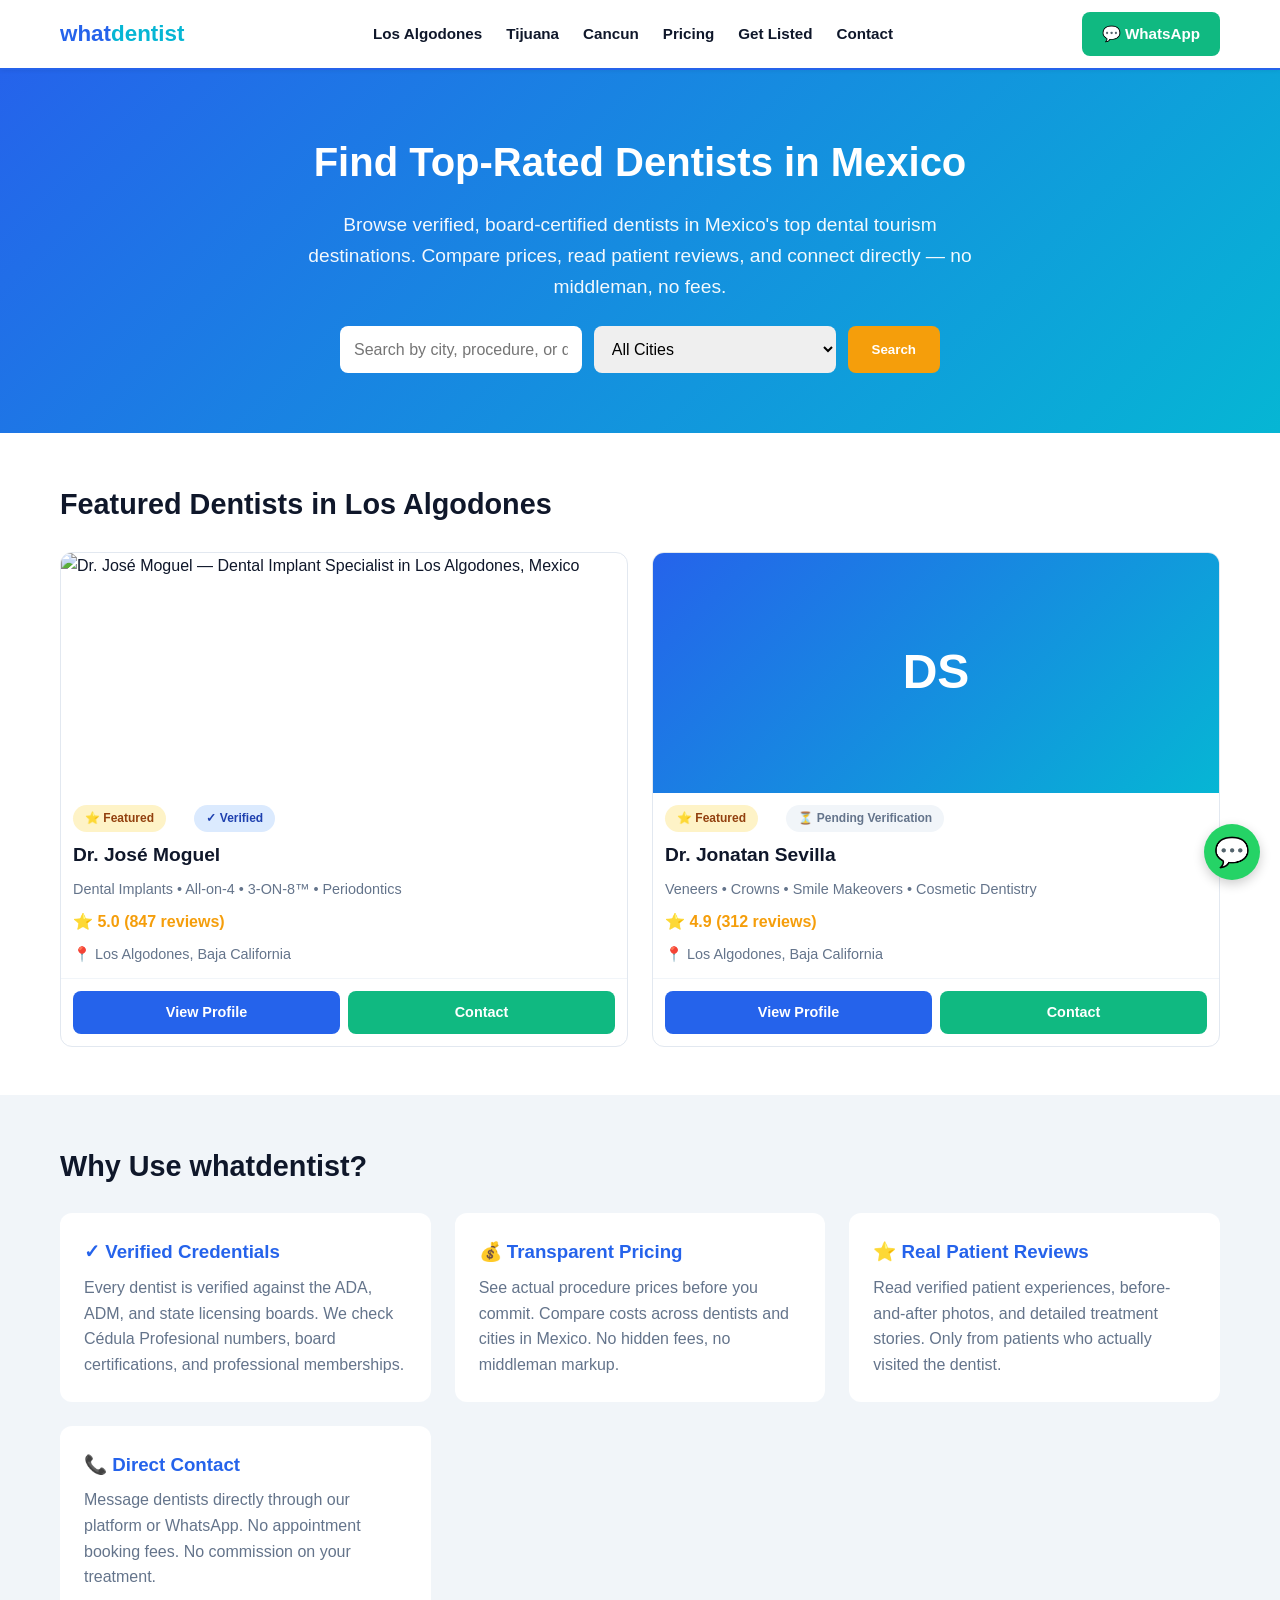
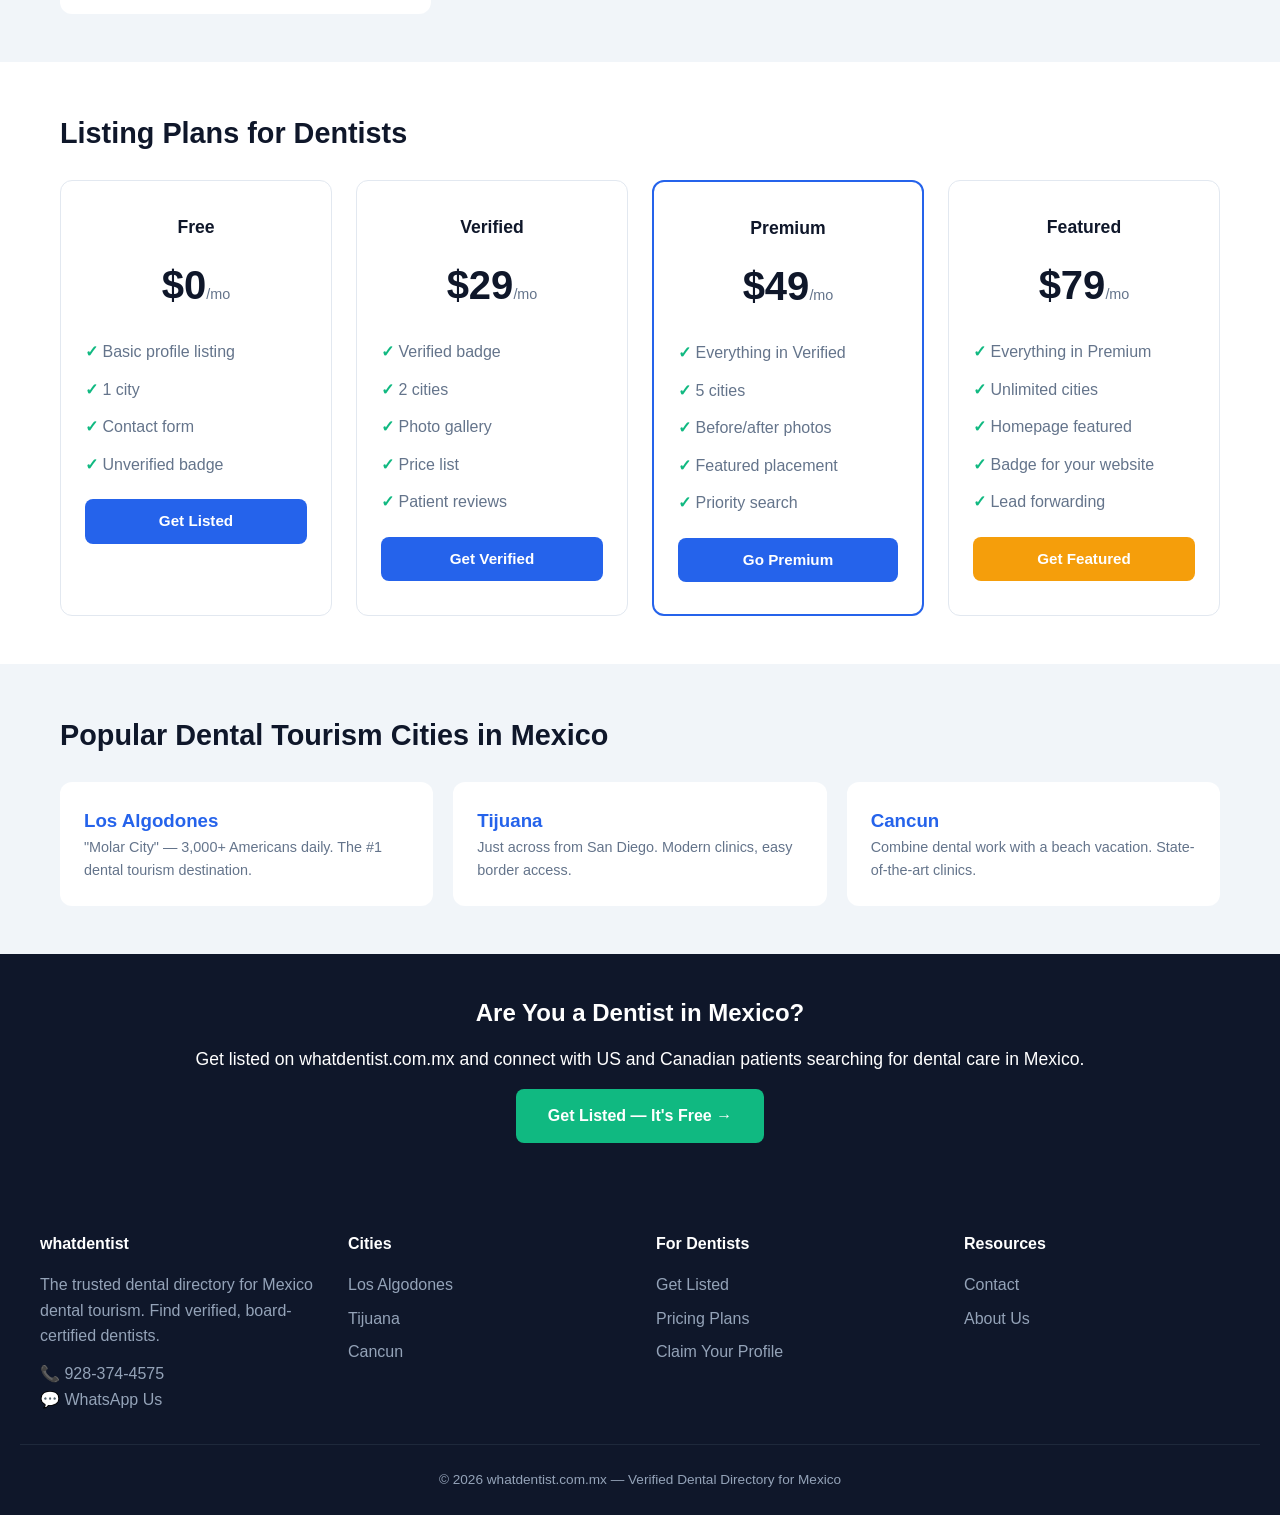
==== index.html @ 12a86827 "Initial commit — whatdentist.com.mx static site" ====
<!DOCTYPE html>
<html lang="en">
<head>
  <meta charset="UTF-8">
  <meta name="viewport" content="width=device-width, initial-scale=1.0">
  <title>whatdentist — Find Top-Rated Dentists in Mexico | Verified Dental Directory</title>
  <meta name="description" content="Browse verified, board-certified dentists in Mexico's top dental tourism destinations. Compare prices, read reviews, and connect with trusted dentists in Los Algodones, Tijuana, Cancun, and more.">
  <meta name="keywords" content="dentist directory Mexico, dental tourism, verified dentists Mexico, Los Algodones dentist, find dentist Mexico">
  <link rel="canonical" href="https://whatdentist.com.mx/">
  <meta name="robots" content="index, follow">
  
  <meta property="og:title" content="whatdentist — Find Top-Rated Dentists in Mexico">
  <meta property="og:description" content="Browse verified, board-certified dentists in Mexico's top dental tourism destinations.">
  <meta property="og:type" content="website">
  <meta property="og:url" content="https://whatdentist.com.mx/">
  
  <link rel="stylesheet" href="/css/styles.css">
  
  <script type="application/ld+json">
  {
    "@context": "https://schema.org",
    "@type": "WebSite",
    "name": "whatdentist",
    "url": "https://whatdentist.com.mx",
    "description": "Verified dental directory for Mexico dental tourism",
    "potentialAction": {
      "@type": "SearchAction",
      "target": "https://whatdentist.com.mx/search?q={search_term_string}",
      "query-input": "required name=search_term_string"
    }
  }
  </script>
</head>
<body>

<header>
  <div class="header-inner">
    <a href="/" class="logo">what<span>dentist</span></a>
    <nav>
      <ul>
        <li><a href="/los-algodones">Los Algodones</a></li>
        <li><a href="/tijuana">Tijuana</a></li>
        <li><a href="/cancun">Cancun</a></li>
        <li><a href="/pricing">Pricing</a></li>
        <li><a href="/get-listed">Get Listed</a></li>
        <li><a href="/contact">Contact</a></li>
      </ul>
    </nav>
    <a href="https://wa.me/19283744575" class="btn btn-green">💬 WhatsApp</a>
    <button class="mobile-menu-btn">☰</button>
  </div>
</header>

<section class="hero">
  <h1>Find Top-Rated Dentists in Mexico</h1>
  <p>Browse verified, board-certified dentists in Mexico's top dental tourism destinations. Compare prices, read patient reviews, and connect directly — no middleman, no fees.</p>
  <div class="search-bar">
    <input type="text" placeholder="Search by city, procedure, or dentist name...">
    <select>
      <option value="">All Cities</option>
      <option value="los-algodones">Los Algodones</option>
      <option value="tijuana">Tijuana</option>
      <option value="cancun">Cancun</option>
    </select>
    <button onclick="alert('Search coming soon!')">Search</button>
  </div>
</section>

<!-- Featured Dentists -->
<section style="background: var(--white);">
  <div class="container">
    <h2>Featured Dentists in Los Algodones</h2>
    <div class="dentist-grid">
      
      <!-- Dr. Moguel -->
      <div class="dentist-card">
        <img src="https://media.base44.com/images/public/6a5301f7d191f37052971c5e/7483864c6_Dr-Jose-Moguel-Dental-Implant-Expertise-in-Mexico-los-algodones.webp" alt="Dr. José Moguel — Dental Implant Specialist in Los Algodones, Mexico">
        <span class="badge badge-featured">⭐ Featured</span>
        <span class="badge badge-verified">✓ Verified</span>
        <h3>Dr. José Moguel</h3>
        <p class="specialty">Dental Implants • All-on-4 • 3-ON-8™ • Periodontics</p>
        <p class="rating">⭐ 5.0 (847 reviews)</p>
        <p class="city">📍 Los Algodones, Baja California</p>
        <div class="actions">
          <a href="/dentist/dr-jose-moguel" class="btn btn-primary">View Profile</a>
          <a href="https://wa.me/19283744575" class="btn btn-green">Contact</a>
        </div>
      </div>
      
      <!-- Dr. Sevilla -->
      <div class="dentist-card">
        <div style="height: 240px; background: linear-gradient(135deg, #2563eb, #06b6d4); display: flex; align-items: center; justify-content: center; color: white; font-size: 3rem; font-weight: 800;">DS</div>
        <span class="badge badge-featured">⭐ Featured</span>
        <span class="badge badge-pending">⏳ Pending Verification</span>
        <h3>Dr. Jonatan Sevilla</h3>
        <p class="specialty">Veneers • Crowns • Smile Makeovers • Cosmetic Dentistry</p>
        <p class="rating">⭐ 4.9 (312 reviews)</p>
        <p class="city">📍 Los Algodones, Baja California</p>
        <div class="actions">
          <a href="/dentist/dr-jonatan-sevilla" class="btn btn-primary">View Profile</a>
          <a href="https://wa.me/19283744575" class="btn btn-green">Contact</a>
        </div>
      </div>
      
    </div>
  </div>
</section>

<!-- Why whatdentist -->
<section>
  <div class="container">
    <h2>Why Use whatdentist?</h2>
    <div style="display: grid; grid-template-columns: repeat(auto-fit, minmax(280px, 1fr)); gap: 24px;">
      <div style="background: var(--white); padding: 24px; border-radius: 12px;">
        <h3 style="color: var(--primary); margin-bottom: 8px;">✓ Verified Credentials</h3>
        <p style="color: var(--gray);">Every dentist is verified against the ADA, ADM, and state licensing boards. We check Cédula Profesional numbers, board certifications, and professional memberships.</p>
      </div>
      <div style="background: var(--white); padding: 24px; border-radius: 12px;">
        <h3 style="color: var(--primary); margin-bottom: 8px;">💰 Transparent Pricing</h3>
        <p style="color: var(--gray);">See actual procedure prices before you commit. Compare costs across dentists and cities in Mexico. No hidden fees, no middleman markup.</p>
      </div>
      <div style="background: var(--white); padding: 24px; border-radius: 12px;">
        <h3 style="color: var(--primary); margin-bottom: 8px;">⭐ Real Patient Reviews</h3>
        <p style="color: var(--gray);">Read verified patient experiences, before-and-after photos, and detailed treatment stories. Only from patients who actually visited the dentist.</p>
      </div>
      <div style="background: var(--white); padding: 24px; border-radius: 12px;">
        <h3 style="color: var(--primary); margin-bottom: 8px;">📞 Direct Contact</h3>
        <p style="color: var(--gray);">Message dentists directly through our platform or WhatsApp. No appointment booking fees. No commission on your treatment.</p>
      </div>
    </div>
  </div>
</section>

<!-- Pricing -->
<section style="background: var(--white);">
  <div class="container">
    <h2>Listing Plans for Dentists</h2>
    <div class="pricing-grid">
      <div class="pricing-card">
        <div class="plan-name">Free</div>
        <div class="price">$0<span>/mo</span></div>
        <ul>
          <li>Basic profile listing</li>
          <li>1 city</li>
          <li>Contact form</li>
          <li>Unverified badge</li>
        </ul>
        <a href="/get-listed" class="btn btn-primary" style="display: block; margin-top: 16px;">Get Listed</a>
      </div>
      <div class="pricing-card">
        <div class="plan-name">Verified</div>
        <div class="price">$29<span>/mo</span></div>
        <ul>
          <li>Verified badge</li>
          <li>2 cities</li>
          <li>Photo gallery</li>
          <li>Price list</li>
          <li>Patient reviews</li>
        </ul>
        <a href="/get-listed" class="btn btn-primary" style="display: block; margin-top: 16px;">Get Verified</a>
      </div>
      <div class="pricing-card featured">
        <div class="plan-name">Premium</div>
        <div class="price">$49<span>/mo</span></div>
        <ul>
          <li>Everything in Verified</li>
          <li>5 cities</li>
          <li>Before/after photos</li>
          <li>Featured placement</li>
          <li>Priority search</li>
        </ul>
        <a href="/get-listed" class="btn btn-primary" style="display: block; margin-top: 16px;">Go Premium</a>
      </div>
      <div class="pricing-card">
        <div class="plan-name">Featured</div>
        <div class="price">$79<span>/mo</span></div>
        <ul>
          <li>Everything in Premium</li>
          <li>Unlimited cities</li>
          <li>Homepage featured</li>
          <li>Badge for your website</li>
          <li>Lead forwarding</li>
        </ul>
        <a href="/get-listed" class="btn btn-gold" style="display: block; margin-top: 16px;">Get Featured</a>
      </div>
    </div>
  </div>
</section>

<!-- Cities -->
<section>
  <div class="container">
    <h2>Popular Dental Tourism Cities in Mexico</h2>
    <div style="display: grid; grid-template-columns: repeat(auto-fit, minmax(250px, 1fr)); gap: 20px;">
      <a href="/los-algodones" style="display: block; background: var(--white); padding: 24px; border-radius: 12px; text-decoration: none; color: var(--dark);">
        <h3 style="color: var(--primary);">Los Algodones</h3>
        <p style="color: var(--gray); font-size: 0.9rem;">"Molar City" — 3,000+ Americans daily. The #1 dental tourism destination.</p>
      </a>
      <a href="/tijuana" style="display: block; background: var(--white); padding: 24px; border-radius: 12px; text-decoration: none; color: var(--dark);">
        <h3 style="color: var(--primary);">Tijuana</h3>
        <p style="color: var(--gray); font-size: 0.9rem;">Just across from San Diego. Modern clinics, easy border access.</p>
      </a>
      <a href="/cancun" style="display: block; background: var(--white); padding: 24px; border-radius: 12px; text-decoration: none; color: var(--dark);">
        <h3 style="color: var(--primary);">Cancun</h3>
        <p style="color: var(--gray); font-size: 0.9rem;">Combine dental work with a beach vacation. State-of-the-art clinics.</p>
      </a>
    </div>
  </div>
</section>

<!-- CTA Bar -->
<div class="cta-bar">
  <div class="container">
    <h2>Are You a Dentist in Mexico?</h2>
    <p style="margin-top: 12px; font-size: 1.1rem;">Get listed on whatdentist.com.mx and connect with US and Canadian patients searching for dental care in Mexico.</p>
    <a href="/get-listed">Get Listed — It's Free →</a>
  </div>
</div>

<footer>
  <div class="footer-grid">
    <div>
      <h4>whatdentist</h4>
      <p>The trusted dental directory for Mexico dental tourism. Find verified, board-certified dentists.</p>
      <p style="margin-top: 12px;">📞 <a href="tel:+19283744575">928-374-4575</a></p>
      <p>💬 <a href="https://wa.me/19283744575">WhatsApp Us</a></p>
    </div>
    <div>
      <h4>Cities</h4>
      <ul>
        <li><a href="/los-algodones">Los Algodones</a></li>
        <li><a href="/tijuana">Tijuana</a></li>
        <li><a href="/cancun">Cancun</a></li>
      </ul>
    </div>
    <div>
      <h4>For Dentists</h4>
      <ul>
        <li><a href="/get-listed">Get Listed</a></li>
        <li><a href="/pricing">Pricing Plans</a></li>
        <li><a href="/claim-profile">Claim Your Profile</a></li>
      </ul>
    </div>
    <div>
      <h4>Resources</h4>
      <ul>
        <li><a href="/contact">Contact</a></li>
        <li><a href="/about">About Us</a></li>
      </ul>
    </div>
  </div>
  <div class="footer-bottom">
    <p>&copy; 2026 whatdentist.com.mx — Verified Dental Directory for Mexico</p>
  </div>
</footer>

<a href="https://wa.me/19283744575" class="whatsapp-float" title="Chat on WhatsApp">💬</a>

</body>
</html>
---- css/styles.css ----
/* ===== whatdentist.com.mx — Dental Directory ===== */
:root {
  --primary: #2563eb;
  --primary-dark: #1e40af;
  --accent: #06b6d4;
  --dark: #0f172a;
  --gray: #64748b;
  --light-gray: #f1f5f9;
  --white: #ffffff;
  --green: #10b981;
  --gold: #f59e0b;
  --max-width: 1200px;
}
* { margin: 0; padding: 0; box-sizing: border-box; }
html { scroll-behavior: smooth; }
body { font-family: -apple-system, BlinkMacSystemFont, 'Segoe UI', Roboto, sans-serif; color: var(--dark); line-height: 1.6; background: var(--light-gray); }
a { color: var(--primary); text-decoration: none; }
a:hover { text-decoration: underline; }
img { max-width: 100%; height: auto; display: block; }
.container { max-width: var(--max-width); margin: 0 auto; padding: 0 20px; }

header { background: var(--white); border-bottom: 2px solid var(--primary); position: sticky; top: 0; z-index: 100; box-shadow: 0 1px 4px rgba(0,0,0,0.06); }
.header-inner { display: flex; justify-content: space-between; align-items: center; padding: 12px 20px; max-width: var(--max-width); margin: 0 auto; }
.logo { font-size: 1.4rem; font-weight: 800; color: var(--primary); text-decoration: none; }
.logo span { color: var(--accent); }
nav ul { display: flex; gap: 24px; list-style: none; }
nav a { font-size: 0.95rem; font-weight: 600; color: var(--dark); }
nav a:hover { color: var(--primary); }
.btn { display: inline-block; padding: 10px 20px; border-radius: 8px; font-weight: 700; font-size: 0.95rem; }
.btn-primary { background: var(--primary); color: var(--white); }
.btn-primary:hover { background: var(--primary-dark); text-decoration: none; }
.btn-gold { background: var(--gold); color: var(--white); }
.btn-green { background: var(--green); color: var(--white); }
.mobile-menu-btn { display: none; background: none; border: none; font-size: 1.5rem; cursor: pointer; }

.hero { background: linear-gradient(135deg, #2563eb 0%, #06b6d4 100%); color: var(--white); padding: 60px 20px; text-align: center; }
.hero h1 { font-size: 2.5rem; font-weight: 800; margin-bottom: 16px; }
.hero p { font-size: 1.2rem; max-width: 700px; margin: 0 auto 24px; opacity: 0.95; }
.search-bar { display: flex; gap: 12px; max-width: 600px; margin: 24px auto 0; }
.search-bar input, .search-bar select { padding: 14px; border: none; border-radius: 8px; font-size: 1rem; flex: 1; }
.search-bar button { background: var(--gold); color: var(--white); border: none; padding: 14px 24px; border-radius: 8px; font-weight: 700; cursor: pointer; }

section { padding: 48px 0; }
section h2 { font-size: 1.8rem; font-weight: 700; margin-bottom: 24px; }

.dentist-grid { display: grid; grid-template-columns: repeat(auto-fit, minmax(320px, 1fr)); gap: 24px; }
.dentist-card { background: var(--white); border: 1px solid #e2e8f0; border-radius: 12px; overflow: hidden; transition: box-shadow 0.2s; }
.dentist-card:hover { box-shadow: 0 4px 20px rgba(0,0,0,0.1); }
.dentist-card img { width: 100%; height: 240px; object-fit: cover; }
.dentist-card .badge { display: inline-block; padding: 4px 12px; border-radius: 20px; font-size: 0.75rem; font-weight: 700; margin: 12px 12px 0; }
.badge-featured { background: #fef3c7; color: #92400e; }
.badge-verified { background: #dbeafe; color: #1e40af; }
.badge-pending { background: #f1f5f9; color: #64748b; }
.dentist-card h3 { font-size: 1.2rem; margin: 8px 12px; }
.dentist-card .specialty { color: var(--gray); font-size: 0.9rem; margin: 0 12px 8px; }
.dentist-card .rating { margin: 0 12px 8px; font-weight: 700; color: var(--gold); }
.dentist-card .city { color: var(--gray); font-size: 0.9rem; margin: 0 12px 12px; }
.dentist-card .actions { display: flex; gap: 8px; padding: 12px; border-top: 1px solid #f1f5f9; }
.dentist-card .actions a { flex: 1; text-align: center; padding: 10px; border-radius: 8px; font-weight: 600; font-size: 0.9rem; }

.pricing-grid { display: grid; grid-template-columns: repeat(auto-fit, minmax(240px, 1fr)); gap: 24px; }
.pricing-card { background: var(--white); border: 1px solid #e2e8f0; border-radius: 12px; padding: 32px 24px; text-align: center; }
.pricing-card.featured { border-color: var(--primary); border-width: 2px; position: relative; }
.pricing-card .plan-name { font-size: 1.1rem; font-weight: 700; margin-bottom: 8px; }
.pricing-card .price { font-size: 2.5rem; font-weight: 800; margin: 12px 0; }
.pricing-card .price span { font-size: 0.9rem; font-weight: 400; color: var(--gray); }
.pricing-card ul { list-style: none; margin: 16px 0; text-align: left; }
.pricing-card li { padding: 6px 0; color: var(--gray); }
.pricing-card li:before { content: "✓ "; color: var(--green); font-weight: 700; }

footer { background: var(--dark); color: #94a3b8; padding: 48px 20px 24px; }
.footer-grid { display: grid; grid-template-columns: repeat(auto-fit, minmax(200px, 1fr)); gap: 32px; max-width: var(--max-width); margin: 0 auto; }
footer h4 { color: var(--white); margin-bottom: 16px; }
footer ul { list-style: none; }
footer li { margin-bottom: 8px; }
footer a { color: #94a3b8; }
.footer-bottom { text-align: center; padding-top: 24px; margin-top: 32px; border-top: 1px solid #1e293b; font-size: 0.85rem; }

.whatsapp-float { position: fixed; bottom: 20px; right: 20px; background: #25d366; color: var(--white); width: 56px; height: 56px; border-radius: 50%; display: flex; align-items: center; justify-content: center; font-size: 1.8rem; box-shadow: 0 4px 12px rgba(0,0,0,0.2); z-index: 99; text-decoration: none; }

.cta-bar { background: var(--dark); color: var(--white); padding: 40px 20px; text-align: center; }
.cta-bar h2 { color: var(--white); }
.cta-bar a { display: inline-block; background: var(--green); color: var(--white); padding: 14px 32px; border-radius: 8px; font-weight: 700; margin-top: 16px; text-decoration: none; }

.form-group { margin-bottom: 16px; }
.form-group label { display: block; font-weight: 600; margin-bottom: 6px; }
.form-group input, .form-group select, .form-group textarea { width: 100%; padding: 12px; border: 1px solid #cbd5e1; border-radius: 8px; font-size: 1rem; background: var(--white); }
.btn-submit { background: var(--primary); color: var(--white); padding: 14px 28px; border: none; border-radius: 8px; font-size: 1.1rem; font-weight: 700; cursor: pointer; width: 100%; }
.btn-submit:hover { background: var(--primary-dark); }

@media (max-width: 768px) {
  nav ul { display: none; }
  .mobile-menu-btn { display: block; }
  .hero h1 { font-size: 1.8rem; }
  .search-bar { flex-direction: column; }
  .dentist-grid { grid-template-columns: 1fr; }
}
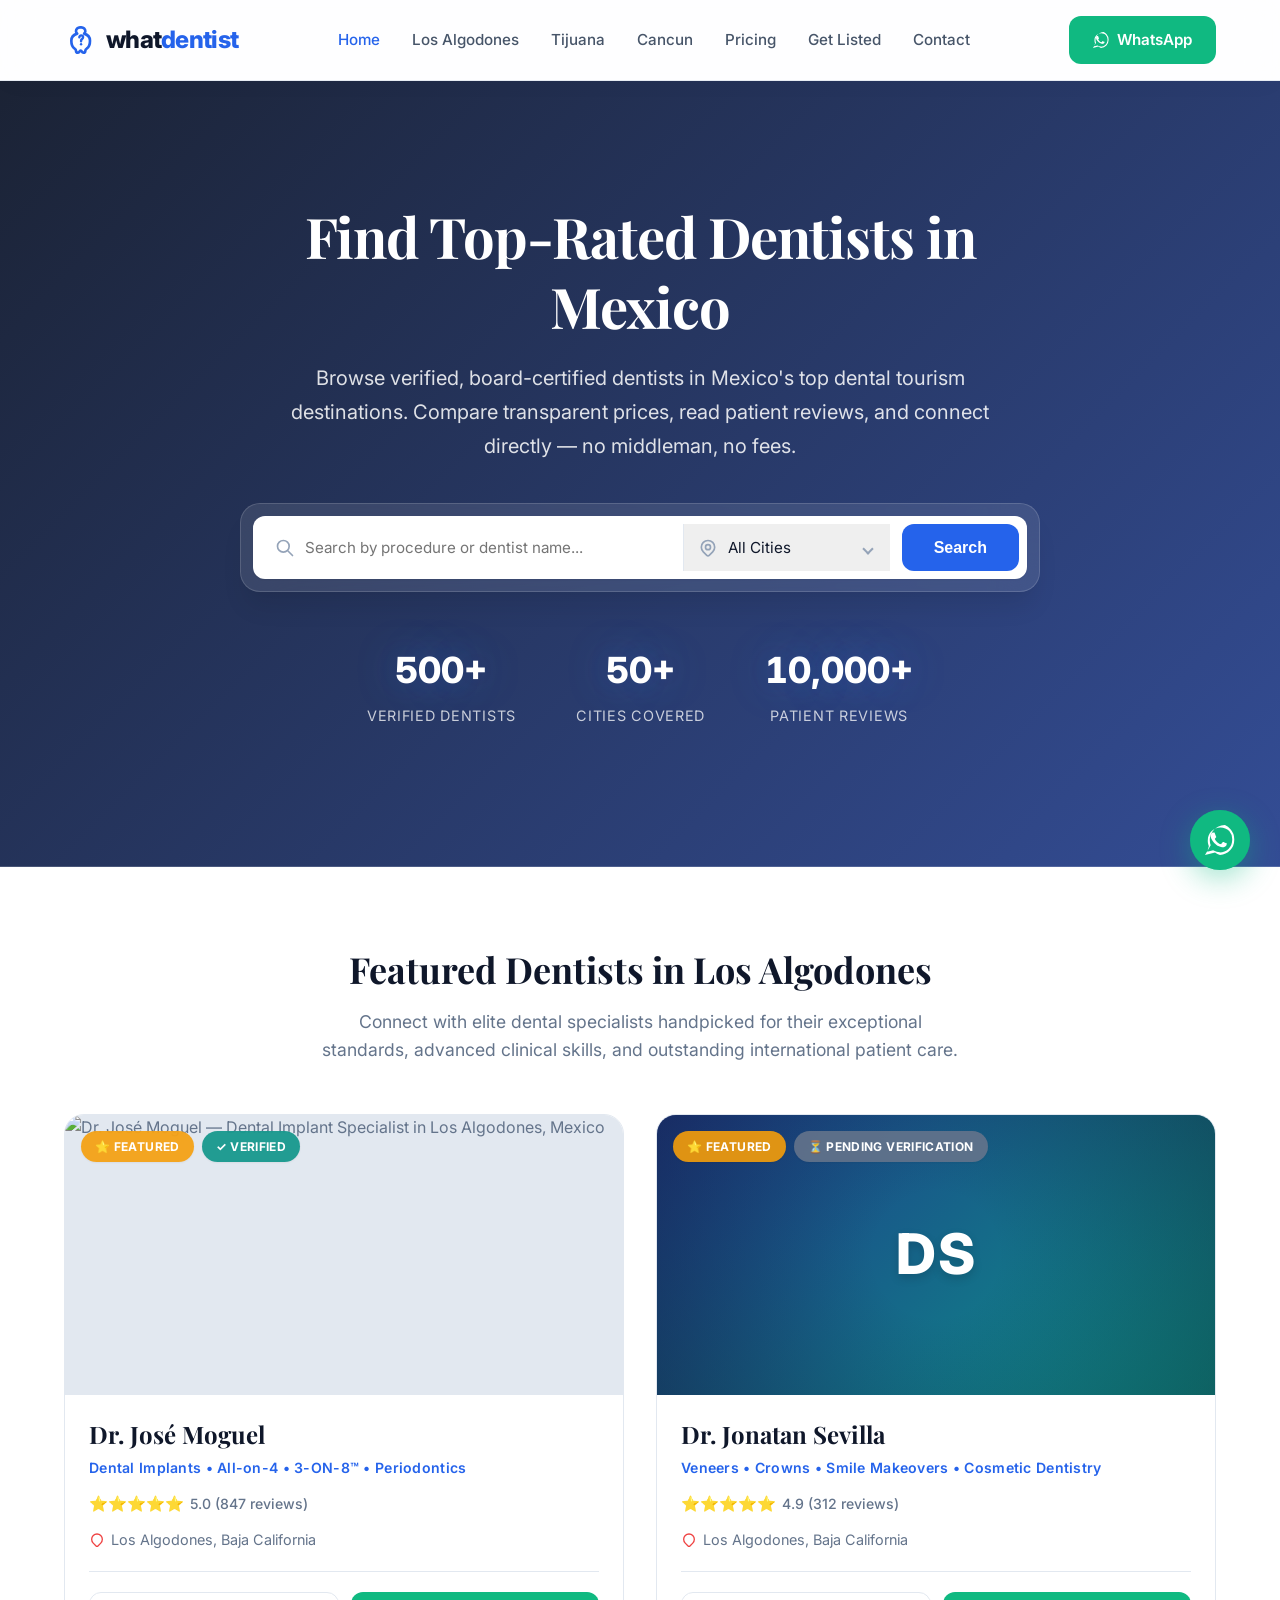
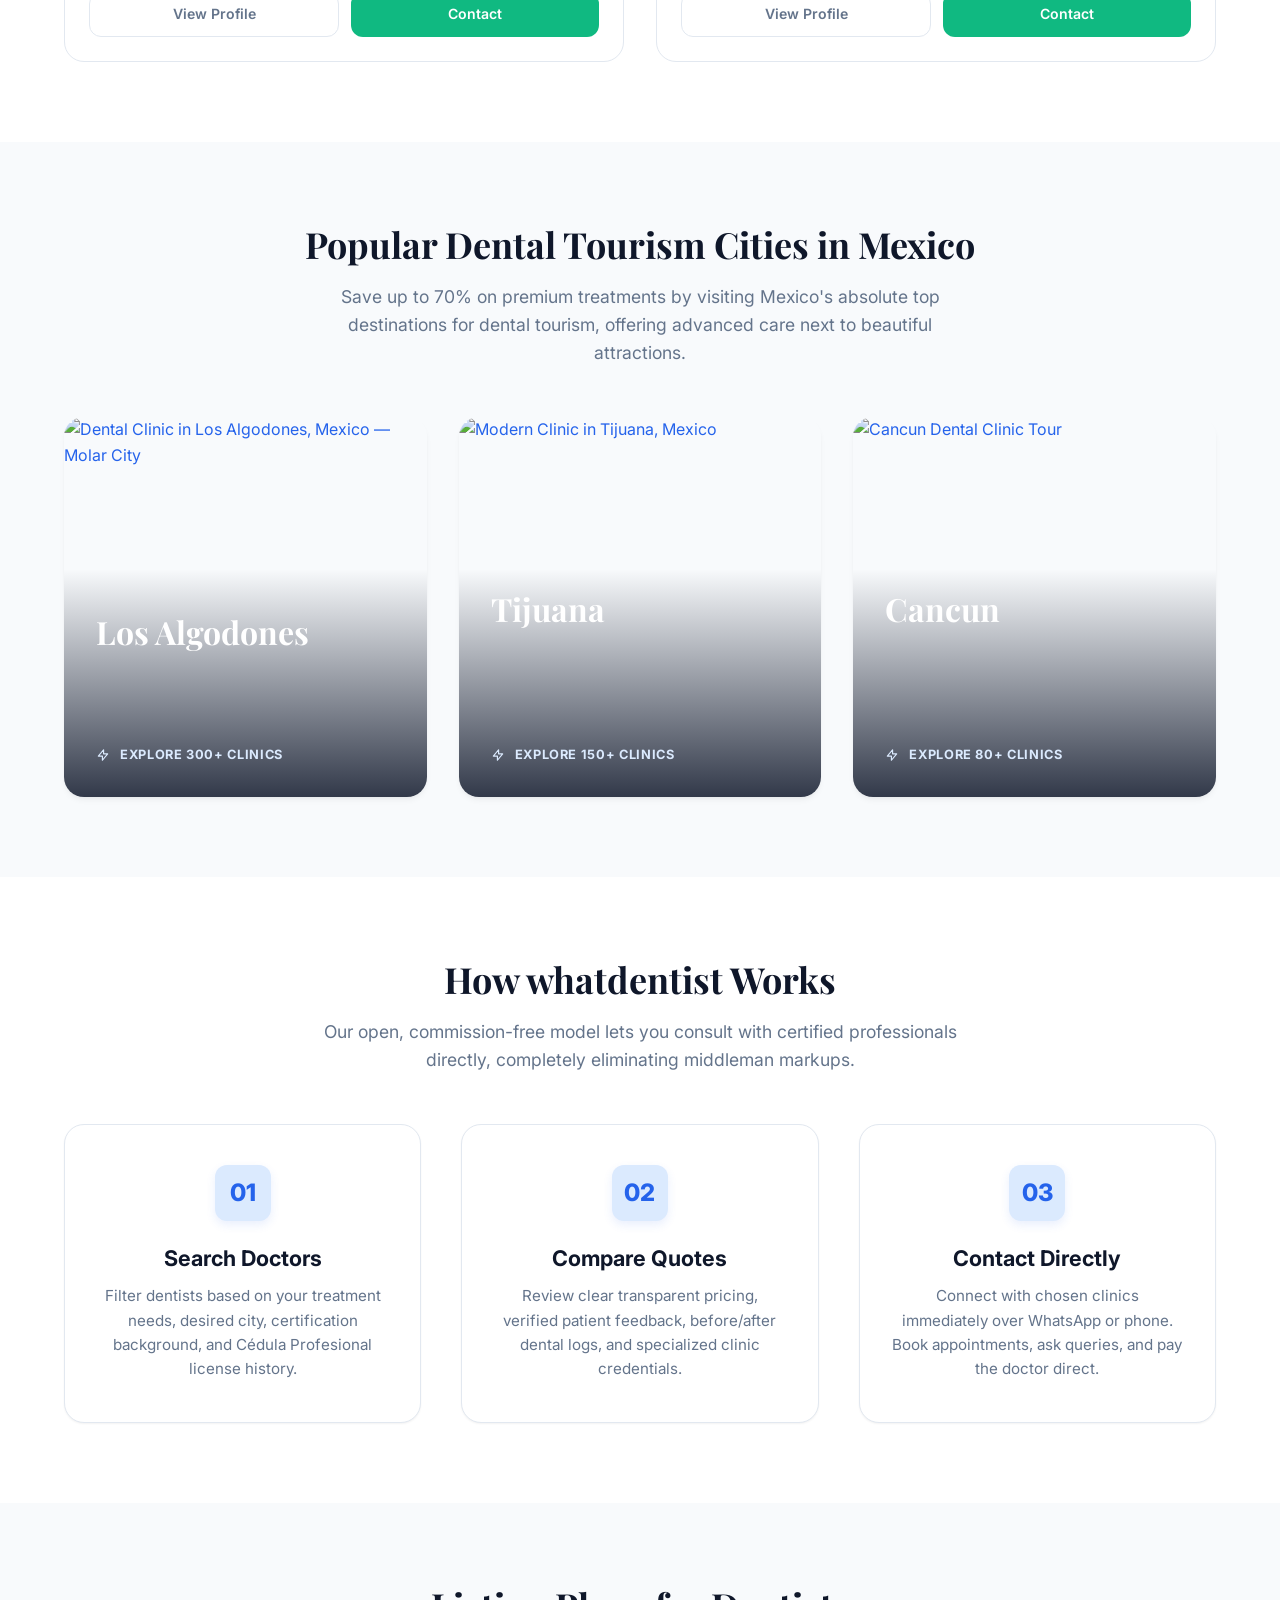
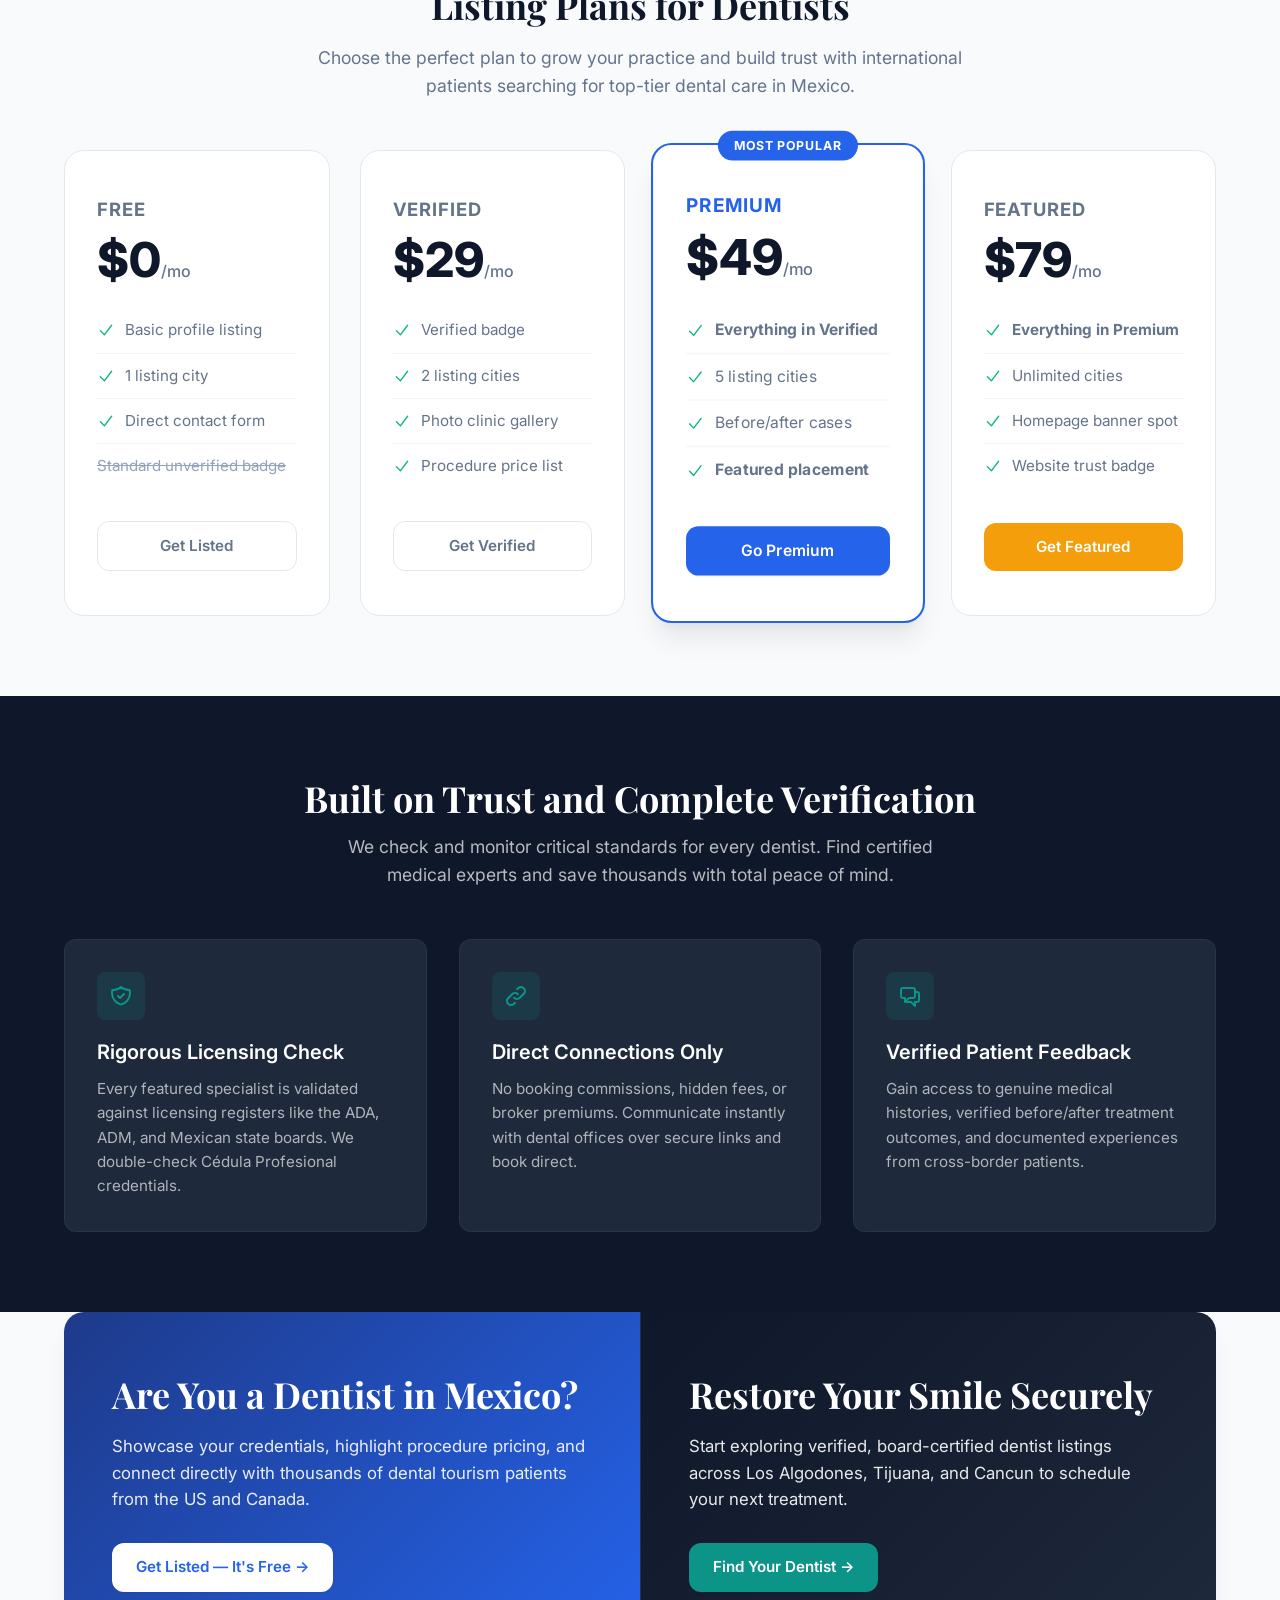
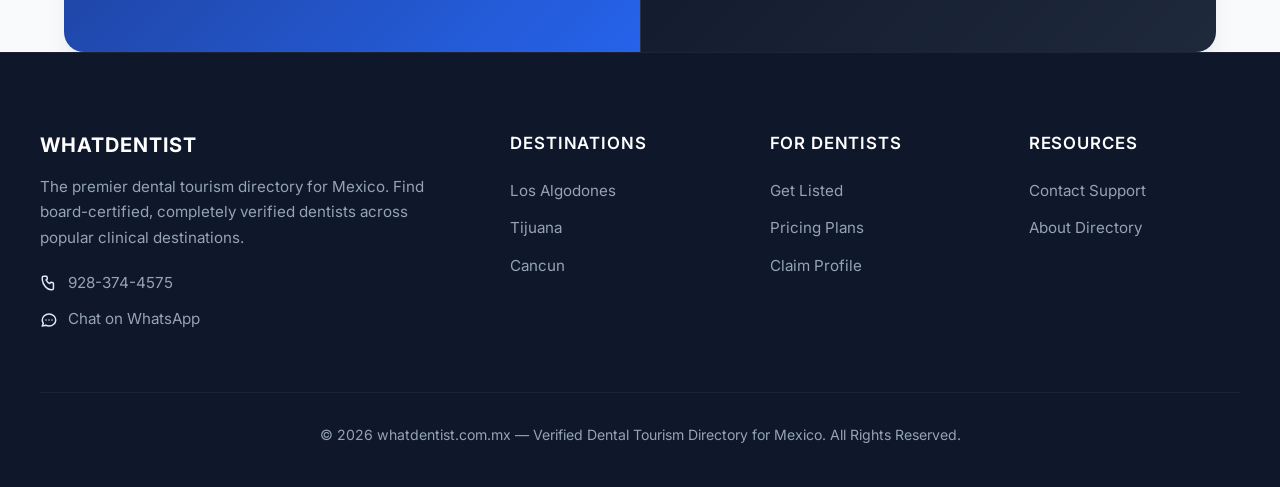
==== commit 6a9a10f2: "feat: complete modern futuristic redesign of whatdentist.com.mx with images and new CSS" ====
--- a/index.html
+++ b/index.html
@@ -33,11 +33,22 @@
 </head>
 <body>
 
+<!-- Glassmorphism Sticky Header -->
 <header>
   <div class="header-inner">
-    <a href="/" class="logo">what<span>dentist</span></a>
-    <nav>
+    <a href="/" class="logo-link">
+      <!-- High-Tech Tooth + Question Mark SVG Logo -->
+      <svg class="logo-icon-svg" viewBox="0 0 24 24" fill="none" xmlns="http://www.w3.org/2000/svg">
+        <path d="M12 2.5C10.3 2.5 9 3.8 9 5.5C9 6.2 9.4 6.8 9.9 7.2C7.5 7.9 5.5 9.8 5.5 12.5C5.5 15.5 6.5 17.5 8 18.5C8.8 19 9 19.5 9 20C9 20.8 9.7 21.5 10.5 21.5C11 21.5 11.4 21.1 11.6 20.7C11.8 20.3 12.1 20 12.5 20C12.9 20 13.2 20.3 13.4 20.7C13.6 21.1 14 21.5 14.5 21.5C15.3 21.5 16 20.8 16 20C16 19.5 16.2 19 17 18.5C18.5 17.5 19.5 15.5 19.5 12.5C19.5 9.8 17.5 7.9 15.1 7.2C15.6 6.8 16 6.2 16 5.5C16 3.8 14.7 2.5 13 2.5H12Z" stroke="currentColor" stroke-width="2" stroke-linejoin="round" fill="none"/>
+        <path d="M11.5 10C11.5 9.2 12.1 8.5 12.9 8.5C13.7 8.5 14.3 9.2 14.3 10C14.3 10.7 13.8 11.1 13.4 11.4C13 11.7 12.8 12.1 12.8 12.5V13" stroke="currentColor" stroke-width="1.8" stroke-linecap="round"/>
+        <circle cx="12.8" cy="15.2" r="0.9" fill="currentColor"/>
+      </svg>
+      <span class="logo">what<span>dentist</span></span>
+    </a>
+    
+    <nav id="main-nav">
       <ul>
+        <li><a href="/" class="active">Home</a></li>
         <li><a href="/los-algodones">Los Algodones</a></li>
         <li><a href="/tijuana">Tijuana</a></li>
         <li><a href="/cancun">Cancun</a></li>
@@ -46,215 +57,523 @@
         <li><a href="/contact">Contact</a></li>
       </ul>
     </nav>
-    <a href="https://wa.me/19283744575" class="btn btn-green">💬 WhatsApp</a>
-    <button class="mobile-menu-btn">☰</button>
+    
+    <div class="header-actions">
+      <a href="https://wa.me/19283744575" class="btn btn-green">
+        <svg xmlns="http://www.w3.org/2000/svg" width="16" height="16" fill="currentColor" class="bi bi-whatsapp" viewBox="0 0 16 16">
+          <path d="M13.601 2.326A7.85 7.85 0 0 0 10.64 0H10.64a8.04 8.04 0 0 0-7.6 10.8L0 16l5.34-1.4A8 8 0 0 0 8 16h.01a8 8 0 0 0 7.59-8 8 8 0 0 0-2-5.674M8 14.5a6.7 6.7 0 0 1-3.41-.93l-.24-.14-3.13.82.84-3.05-.16-.25A6.73 6.73 0 0 1 1.5 8c0-3.71 3.01-6.7 6.7-6.7.01 0 .01 0 .02 0 1.785-.01 3.47.678 4.73 1.95A6.7 6.7 0 0 1 14.5 8c0 3.71-3 6.7-6.7 6.7m3.605-4.857c-.22-.11-1.3-.64-1.5-.714-.2-.074-.35-.11-.5.115-.15.225-.58.714-.71.86-.13.15-.26.17-.48.06-.213-.11-.9-.33-1.718-1.03-.637-.57-1.07-1.27-1.19-1.485-.12-.22-.01-.34.1-.45.1-.1.22-.24.33-.36.11-.12.15-.2.22-.33.07-.13.03-.25-.02-.36-.05-.11-.5-1.2-.68-1.68-.18-.46-.37-.4-.5-.4-.12-.007-.26-.01-.4-.01-.14 0-.37.05-.56.25-.19.2-.73.71-.73 1.74s.74 2.03.84 2.17c.1.14 1.46 2.23 3.54 3.13.5.21.88.34 1.18.44.5.16.96.14 1.32.08.4-.06 1.3-.53 1.48-1.04.19-.51.19-.95.13-1.04-.06-.11-.2-.17-.42-.28"/>
+        </svg>
+        WhatsApp
+      </a>
+      <button class="mobile-menu-btn" id="mobile-toggle" aria-label="Toggle navigation">☰</button>
+    </div>
   </div>
 </header>
 
+<!-- Hero Section with Gradient Background over Picasso Subtle BG -->
 <section class="hero">
-  <h1>Find Top-Rated Dentists in Mexico</h1>
-  <p>Browse verified, board-certified dentists in Mexico's top dental tourism destinations. Compare prices, read patient reviews, and connect directly — no middleman, no fees.</p>
-  <div class="search-bar">
-    <input type="text" placeholder="Search by city, procedure, or dentist name...">
-    <select>
-      <option value="">All Cities</option>
-      <option value="los-algodones">Los Algodones</option>
-      <option value="tijuana">Tijuana</option>
-      <option value="cancun">Cancun</option>
-    </select>
-    <button onclick="alert('Search coming soon!')">Search</button>
-  </div>
-</section>
-
-<!-- Featured Dentists -->
-<section style="background: var(--white);">
+  <div class="container" style="position: relative; z-index: 5;">
+    <h1>Find Top-Rated Dentists in Mexico</h1>
+    <p class="hero-sub">Browse verified, board-certified dentists in Mexico's top dental tourism destinations. Compare transparent prices, read patient reviews, and connect directly — no middleman, no fees.</p>
+    
+    <!-- Futuristic Glass Search Bar -->
+    <div class="search-container">
+      <div class="search-bar">
+        <div class="search-input-wrapper">
+          <svg xmlns="http://www.w3.org/2000/svg" fill="none" viewBox="0 0 24 24" stroke="currentColor">
+            <path stroke-linecap="round" stroke-linejoin="round" stroke-width="2" d="M21 21l-6-6m2-5a7 7 0 11-14 0 7 7 0 0114 0z" />
+          </svg>
+          <input type="text" placeholder="Search by procedure or dentist name...">
+        </div>
+        <div class="search-select-wrapper">
+          <svg xmlns="http://www.w3.org/2000/svg" fill="none" viewBox="0 0 24 24" stroke="currentColor">
+            <path stroke-linecap="round" stroke-linejoin="round" stroke-width="2" d="M17.657 16.657L13.414 20.9a1.998 1.998 0 01-2.827 0l-4.244-4.243a8 8 0 1111.314 0z" />
+            <path stroke-linecap="round" stroke-linejoin="round" stroke-width="2" d="M15 11a3 3 0 11-6 0 3 3 0 016 0z" />
+          </svg>
+          <select aria-label="Select City">
+            <option value="">All Cities</option>
+            <option value="los-algodones">Los Algodones</option>
+            <option value="tijuana">Tijuana</option>
+            <option value="cancun">Cancun</option>
+          </select>
+        </div>
+        <button type="button" onclick="alert('Search coming soon!')">Search</button>
+      </div>
+    </div>
+    
+    <!-- Trust Stats -->
+    <div class="hero-stats">
+      <div class="stat-item">
+        <div class="stat-num">500+</div>
+        <div class="stat-label">Verified Dentists</div>
+      </div>
+      <div class="stat-item">
+        <div class="stat-num">50+</div>
+        <div class="stat-label">Cities Covered</div>
+      </div>
+      <div class="stat-item">
+        <div class="stat-num">10,000+</div>
+        <div class="stat-label">Patient Reviews</div>
+      </div>
+    </div>
+  </div>
+</section>
+
+<!-- Featured Dentists Section -->
+<section class="bg-white">
   <div class="container">
     <h2>Featured Dentists in Los Algodones</h2>
+    <p class="section-subtitle">Connect with elite dental specialists handpicked for their exceptional standards, advanced clinical skills, and outstanding international patient care.</p>
+    
     <div class="dentist-grid">
       
       <!-- Dr. Moguel -->
       <div class="dentist-card">
-        <img src="https://media.base44.com/images/public/6a5301f7d191f37052971c5e/7483864c6_Dr-Jose-Moguel-Dental-Implant-Expertise-in-Mexico-los-algodones.webp" alt="Dr. José Moguel — Dental Implant Specialist in Los Algodones, Mexico">
-        <span class="badge badge-featured">⭐ Featured</span>
-        <span class="badge badge-verified">✓ Verified</span>
-        <h3>Dr. José Moguel</h3>
-        <p class="specialty">Dental Implants • All-on-4 • 3-ON-8™ • Periodontics</p>
-        <p class="rating">⭐ 5.0 (847 reviews)</p>
-        <p class="city">📍 Los Algodones, Baja California</p>
-        <div class="actions">
-          <a href="/dentist/dr-jose-moguel" class="btn btn-primary">View Profile</a>
-          <a href="https://wa.me/19283744575" class="btn btn-green">Contact</a>
+        <div class="card-img-wrapper">
+          <img src="https://media.base44.com/images/public/6a5301f7d191f37052971c5e/60c736226_DR-MOGUEL-dental-implants-mexico-scaled.webp" alt="Dr. José Moguel — Dental Implant Specialist in Los Algodones, Mexico">
+          <div class="badge-container">
+            <span class="badge badge-featured">⭐ Featured</span>
+            <span class="badge badge-verified">✓ Verified</span>
+          </div>
+        </div>
+        <div class="card-content">
+          <h3>Dr. José Moguel</h3>
+          <p class="specialty">Dental Implants • All-on-4 • 3-ON-8™ • Periodontics</p>
+          
+          <div class="rating-container">
+            <div class="rating-stars">⭐⭐⭐⭐⭐</div>
+            <span class="rating-text">5.0 (847 reviews)</span>
+          </div>
+          
+          <p class="city">
+            <svg xmlns="http://www.w3.org/2000/svg" fill="none" viewBox="0 0 24 24" stroke="currentColor">
+              <path stroke-linecap="round" stroke-linejoin="round" stroke-width="2" d="M17.657 16.657L13.414 20.9a1.998 1.998 0 01-2.827 0l-4.244-4.243a8 8 0 1111.314 0z" />
+            </svg>
+            Los Algodones, Baja California
+          </p>
+          
+          <div class="card-actions">
+            <a href="/dentist/dr-jose-moguel" class="btn btn-outline">View Profile</a>
+            <a href="https://wa.me/19283744575" class="btn btn-green">Contact</a>
+          </div>
         </div>
       </div>
       
       <!-- Dr. Sevilla -->
       <div class="dentist-card">
-        <div style="height: 240px; background: linear-gradient(135deg, #2563eb, #06b6d4); display: flex; align-items: center; justify-content: center; color: white; font-size: 3rem; font-weight: 800;">DS</div>
-        <span class="badge badge-featured">⭐ Featured</span>
-        <span class="badge badge-pending">⏳ Pending Verification</span>
-        <h3>Dr. Jonatan Sevilla</h3>
-        <p class="specialty">Veneers • Crowns • Smile Makeovers • Cosmetic Dentistry</p>
-        <p class="rating">⭐ 4.9 (312 reviews)</p>
-        <p class="city">📍 Los Algodones, Baja California</p>
-        <div class="actions">
-          <a href="/dentist/dr-jonatan-sevilla" class="btn btn-primary">View Profile</a>
-          <a href="https://wa.me/19283744575" class="btn btn-green">Contact</a>
-        </div>
-      </div>
-      
-    </div>
-  </div>
-</section>
-
-<!-- Why whatdentist -->
-<section>
+        <div class="card-img-wrapper">
+          <!-- Beautiful placeholder for Sevilla -->
+          <div class="card-avatar-placeholder">
+            <span>DS</span>
+          </div>
+          <div class="badge-container">
+            <span class="badge badge-featured">⭐ Featured</span>
+            <span class="badge badge-pending">⏳ Pending Verification</span>
+          </div>
+        </div>
+        <div class="card-content">
+          <h3>Dr. Jonatan Sevilla</h3>
+          <p class="specialty">Veneers • Crowns • Smile Makeovers • Cosmetic Dentistry</p>
+          
+          <div class="rating-container">
+            <div class="rating-stars">⭐⭐⭐⭐⭐</div>
+            <span class="rating-text">4.9 (312 reviews)</span>
+          </div>
+          
+          <p class="city">
+            <svg xmlns="http://www.w3.org/2000/svg" fill="none" viewBox="0 0 24 24" stroke="currentColor">
+              <path stroke-linecap="round" stroke-linejoin="round" stroke-width="2" d="M17.657 16.657L13.414 20.9a1.998 1.998 0 01-2.827 0l-4.244-4.243a8 8 0 1111.314 0z" />
+            </svg>
+            Los Algodones, Baja California
+          </p>
+          
+          <div class="card-actions">
+            <a href="/dentist/dr-jonatan-sevilla" class="btn btn-outline">View Profile</a>
+            <a href="https://wa.me/19283744575" class="btn btn-green">Contact</a>
+          </div>
+        </div>
+      </div>
+      
+    </div>
+  </div>
+</section>
+
+<!-- Popular Cities Section -->
+<section class="bg-light">
   <div class="container">
-    <h2>Why Use whatdentist?</h2>
-    <div style="display: grid; grid-template-columns: repeat(auto-fit, minmax(280px, 1fr)); gap: 24px;">
-      <div style="background: var(--white); padding: 24px; border-radius: 12px;">
-        <h3 style="color: var(--primary); margin-bottom: 8px;">✓ Verified Credentials</h3>
-        <p style="color: var(--gray);">Every dentist is verified against the ADA, ADM, and state licensing boards. We check Cédula Profesional numbers, board certifications, and professional memberships.</p>
-      </div>
-      <div style="background: var(--white); padding: 24px; border-radius: 12px;">
-        <h3 style="color: var(--primary); margin-bottom: 8px;">💰 Transparent Pricing</h3>
-        <p style="color: var(--gray);">See actual procedure prices before you commit. Compare costs across dentists and cities in Mexico. No hidden fees, no middleman markup.</p>
-      </div>
-      <div style="background: var(--white); padding: 24px; border-radius: 12px;">
-        <h3 style="color: var(--primary); margin-bottom: 8px;">⭐ Real Patient Reviews</h3>
-        <p style="color: var(--gray);">Read verified patient experiences, before-and-after photos, and detailed treatment stories. Only from patients who actually visited the dentist.</p>
-      </div>
-      <div style="background: var(--white); padding: 24px; border-radius: 12px;">
-        <h3 style="color: var(--primary); margin-bottom: 8px;">📞 Direct Contact</h3>
-        <p style="color: var(--gray);">Message dentists directly through our platform or WhatsApp. No appointment booking fees. No commission on your treatment.</p>
-      </div>
-    </div>
-  </div>
-</section>
-
-<!-- Pricing -->
-<section style="background: var(--white);">
+    <h2>Popular Dental Tourism Cities in Mexico</h2>
+    <p class="section-subtitle">Save up to 70% on premium treatments by visiting Mexico's absolute top destinations for dental tourism, offering advanced care next to beautiful attractions.</p>
+    
+    <div class="city-grid">
+      <!-- Los Algodones -->
+      <a href="/los-algodones" class="city-card">
+        <img src="https://media.base44.com/images/public/6a5301f7d191f37052971c5e/7483864c6_Dr-Jose-Moguel-Dental-Implant-Expertise-in-Mexico-los-algodones.webp" alt="Dental Clinic in Los Algodones, Mexico — Molar City">
+        <div class="city-card-content">
+          <h3>Los Algodones</h3>
+          <p>"Molar City" — 3,000+ Americans and Canadians cross daily. The absolute #1 dental tourism capital of the world.</p>
+          <div class="city-card-meta">
+            <svg xmlns="http://www.w3.org/2000/svg" style="width: 14px; height: 14px; margin-right: 4px;" fill="none" viewBox="0 0 24 24" stroke="currentColor">
+              <path stroke-linecap="round" stroke-linejoin="round" stroke-width="2" d="M13 10V3L4 14h7v7l9-11h-7z" />
+            </svg>
+            Explore 300+ Clinics
+          </div>
+        </div>
+      </a>
+      
+      <!-- Tijuana -->
+      <a href="/tijuana" class="city-card">
+        <img src="https://dentalimplantsdrmoguel.com/wp-content/uploads/2025/06/1-scaled.webp" alt="Modern Clinic in Tijuana, Mexico">
+        <div class="city-card-content">
+          <h3>Tijuana</h3>
+          <p>Located directly across the border from San Diego. Features state-of-the-art hospitals, ultra-modern clinics, and easy border lanes.</p>
+          <div class="city-card-meta">
+            <svg xmlns="http://www.w3.org/2000/svg" style="width: 14px; height: 14px; margin-right: 4px;" fill="none" viewBox="0 0 24 24" stroke="currentColor">
+              <path stroke-linecap="round" stroke-linejoin="round" stroke-width="2" d="M13 10V3L4 14h7v7l9-11h-7z" />
+            </svg>
+            Explore 150+ Clinics
+          </div>
+        </div>
+      </a>
+      
+      <!-- Cancun -->
+      <a href="/cancun" class="city-card">
+        <img src="https://dentalimplantsdrmoguel.com/wp-content/uploads/2025/06/2-scaled.jpg" alt="Cancun Dental Clinic Tour">
+        <div class="city-card-content">
+          <h3>Cancun</h3>
+          <p>Combine high-end dental procedures with an exquisite beach vacation. Top-certified specialists with world-class hospital tech.</p>
+          <div class="city-card-meta">
+            <svg xmlns="http://www.w3.org/2000/svg" style="width: 14px; height: 14px; margin-right: 4px;" fill="none" viewBox="0 0 24 24" stroke="currentColor">
+              <path stroke-linecap="round" stroke-linejoin="round" stroke-width="2" d="M13 10V3L4 14h7v7l9-11h-7z" />
+            </svg>
+            Explore 80+ Clinics
+          </div>
+        </div>
+      </a>
+    </div>
+  </div>
+</section>
+
+<!-- How It Works Section -->
+<section class="bg-white">
+  <div class="container">
+    <h2>How whatdentist Works</h2>
+    <p class="section-subtitle">Our open, commission-free model lets you consult with certified professionals directly, completely eliminating middleman markups.</p>
+    
+    <div class="steps-grid">
+      <!-- Step 1 -->
+      <div class="step-card">
+        <div class="step-badge">01</div>
+        <h3>Search Doctors</h3>
+        <p>Filter dentists based on your treatment needs, desired city, certification background, and Cédula Profesional license history.</p>
+      </div>
+      
+      <!-- Step 2 -->
+      <div class="step-card">
+        <div class="step-badge">02</div>
+        <h3>Compare Quotes</h3>
+        <p>Review clear transparent pricing, verified patient feedback, before/after dental logs, and specialized clinic credentials.</p>
+      </div>
+      
+      <!-- Step 3 -->
+      <div class="step-card">
+        <div class="step-badge">03</div>
+        <h3>Contact Directly</h3>
+        <p>Connect with chosen clinics immediately over WhatsApp or phone. Book appointments, ask queries, and pay the doctor direct.</p>
+      </div>
+    </div>
+  </div>
+</section>
+
+<!-- Pricing Plans Section -->
+<section class="bg-light">
   <div class="container">
     <h2>Listing Plans for Dentists</h2>
+    <p class="section-subtitle">Choose the perfect plan to grow your practice and build trust with international patients searching for top-tier dental care in Mexico.</p>
+    
     <div class="pricing-grid">
+      <!-- Free -->
       <div class="pricing-card">
         <div class="plan-name">Free</div>
         <div class="price">$0<span>/mo</span></div>
         <ul>
-          <li>Basic profile listing</li>
-          <li>1 city</li>
-          <li>Contact form</li>
-          <li>Unverified badge</li>
+          <li>
+            <svg xmlns="http://www.w3.org/2000/svg" viewBox="0 0 20 20" fill="currentColor">
+              <path fill-rule="evenodd" d="M16.704 4.153a.75.75 0 01.143 1.052l-8 10.5a.75.75 0 01-1.127.075l-4.5-4.5a.75.75 0 011.06-1.06l3.894 3.893 7.48-9.817a.75.75 0 011.05-.143z" clip-rule="evenodd" />
+            </svg>
+            Basic profile listing
+          </li>
+          <li>
+            <svg xmlns="http://www.w3.org/2000/svg" viewBox="0 0 20 20" fill="currentColor">
+              <path fill-rule="evenodd" d="M16.704 4.153a.75.75 0 01.143 1.052l-8 10.5a.75.75 0 01-1.127.075l-4.5-4.5a.75.75 0 011.06-1.06l3.894 3.893 7.48-9.817a.75.75 0 011.05-.143z" clip-rule="evenodd" />
+            </svg>
+            1 listing city
+          </li>
+          <li>
+            <svg xmlns="http://www.w3.org/2000/svg" viewBox="0 0 20 20" fill="currentColor">
+              <path fill-rule="evenodd" d="M16.704 4.153a.75.75 0 01.143 1.052l-8 10.5a.75.75 0 01-1.127.075l-4.5-4.5a.75.75 0 011.06-1.06l3.894 3.893 7.48-9.817a.75.75 0 011.05-.143z" clip-rule="evenodd" />
+            </svg>
+            Direct contact form
+          </li>
+          <li style="color: #94A3B8; text-decoration: line-through;">
+            Standard unverified badge
+          </li>
         </ul>
-        <a href="/get-listed" class="btn btn-primary" style="display: block; margin-top: 16px;">Get Listed</a>
-      </div>
+        <a href="/get-listed" class="btn btn-outline">Get Listed</a>
+      </div>
+      
+      <!-- Verified -->
       <div class="pricing-card">
         <div class="plan-name">Verified</div>
         <div class="price">$29<span>/mo</span></div>
         <ul>
-          <li>Verified badge</li>
-          <li>2 cities</li>
-          <li>Photo gallery</li>
-          <li>Price list</li>
-          <li>Patient reviews</li>
+          <li>
+            <svg xmlns="http://www.w3.org/2000/svg" viewBox="0 0 20 20" fill="currentColor">
+              <path fill-rule="evenodd" d="M16.704 4.153a.75.75 0 01.143 1.052l-8 10.5a.75.75 0 01-1.127.075l-4.5-4.5a.75.75 0 011.06-1.06l3.894 3.893 7.48-9.817a.75.75 0 011.05-.143z" clip-rule="evenodd" />
+            </svg>
+            Verified badge
+          </li>
+          <li>
+            <svg xmlns="http://www.w3.org/2000/svg" viewBox="0 0 20 20" fill="currentColor">
+              <path fill-rule="evenodd" d="M16.704 4.153a.75.75 0 01.143 1.052l-8 10.5a.75.75 0 01-1.127.075l-4.5-4.5a.75.75 0 011.06-1.06l3.894 3.893 7.48-9.817a.75.75 0 011.05-.143z" clip-rule="evenodd" />
+            </svg>
+            2 listing cities
+          </li>
+          <li>
+            <svg xmlns="http://www.w3.org/2000/svg" viewBox="0 0 20 20" fill="currentColor">
+              <path fill-rule="evenodd" d="M16.704 4.153a.75.75 0 01.143 1.052l-8 10.5a.75.75 0 01-1.127.075l-4.5-4.5a.75.75 0 011.06-1.06l3.894 3.893 7.48-9.817a.75.75 0 011.05-.143z" clip-rule="evenodd" />
+            </svg>
+            Photo clinic gallery
+          </li>
+          <li>
+            <svg xmlns="http://www.w3.org/2000/svg" viewBox="0 0 20 20" fill="currentColor">
+              <path fill-rule="evenodd" d="M16.704 4.153a.75.75 0 01.143 1.052l-8 10.5a.75.75 0 01-1.127.075l-4.5-4.5a.75.75 0 011.06-1.06l3.894 3.893 7.48-9.817a.75.75 0 011.05-.143z" clip-rule="evenodd" />
+            </svg>
+            Procedure price list
+          </li>
         </ul>
-        <a href="/get-listed" class="btn btn-primary" style="display: block; margin-top: 16px;">Get Verified</a>
-      </div>
+        <a href="/get-listed" class="btn btn-outline">Get Verified</a>
+      </div>
+      
+      <!-- Premium (Recommended) -->
       <div class="pricing-card featured">
+        <span class="recommended-badge">Most Popular</span>
         <div class="plan-name">Premium</div>
         <div class="price">$49<span>/mo</span></div>
         <ul>
-          <li>Everything in Verified</li>
-          <li>5 cities</li>
-          <li>Before/after photos</li>
-          <li>Featured placement</li>
-          <li>Priority search</li>
+          <li>
+            <svg xmlns="http://www.w3.org/2000/svg" viewBox="0 0 20 20" fill="currentColor">
+              <path fill-rule="evenodd" d="M16.704 4.153a.75.75 0 01.143 1.052l-8 10.5a.75.75 0 01-1.127.075l-4.5-4.5a.75.75 0 011.06-1.06l3.894 3.893 7.48-9.817a.75.75 0 011.05-.143z" clip-rule="evenodd" />
+            </svg>
+            <strong>Everything in Verified</strong>
+          </li>
+          <li>
+            <svg xmlns="http://www.w3.org/2000/svg" viewBox="0 0 20 20" fill="currentColor">
+              <path fill-rule="evenodd" d="M16.704 4.153a.75.75 0 01.143 1.052l-8 10.5a.75.75 0 01-1.127.075l-4.5-4.5a.75.75 0 011.06-1.06l3.894 3.893 7.48-9.817a.75.75 0 011.05-.143z" clip-rule="evenodd" />
+            </svg>
+            5 listing cities
+          </li>
+          <li>
+            <svg xmlns="http://www.w3.org/2000/svg" viewBox="0 0 20 20" fill="currentColor">
+              <path fill-rule="evenodd" d="M16.704 4.153a.75.75 0 01.143 1.052l-8 10.5a.75.75 0 01-1.127.075l-4.5-4.5a.75.75 0 011.06-1.06l3.894 3.893 7.48-9.817a.75.75 0 011.05-.143z" clip-rule="evenodd" />
+            </svg>
+            Before/after cases
+          </li>
+          <li>
+            <svg xmlns="http://www.w3.org/2000/svg" viewBox="0 0 20 20" fill="currentColor">
+              <path fill-rule="evenodd" d="M16.704 4.153a.75.75 0 01.143 1.052l-8 10.5a.75.75 0 01-1.127.075l-4.5-4.5a.75.75 0 011.06-1.06l3.894 3.893 7.48-9.817a.75.75 0 011.05-.143z" clip-rule="evenodd" />
+            </svg>
+            <strong>Featured placement</strong>
+          </li>
         </ul>
-        <a href="/get-listed" class="btn btn-primary" style="display: block; margin-top: 16px;">Go Premium</a>
-      </div>
+        <a href="/get-listed" class="btn btn-primary">Go Premium</a>
+      </div>
+      
+      <!-- Featured -->
       <div class="pricing-card">
         <div class="plan-name">Featured</div>
         <div class="price">$79<span>/mo</span></div>
         <ul>
-          <li>Everything in Premium</li>
-          <li>Unlimited cities</li>
-          <li>Homepage featured</li>
-          <li>Badge for your website</li>
-          <li>Lead forwarding</li>
+          <li>
+            <svg xmlns="http://www.w3.org/2000/svg" viewBox="0 0 20 20" fill="currentColor">
+              <path fill-rule="evenodd" d="M16.704 4.153a.75.75 0 01.143 1.052l-8 10.5a.75.75 0 01-1.127.075l-4.5-4.5a.75.75 0 011.06-1.06l3.894 3.893 7.48-9.817a.75.75 0 011.05-.143z" clip-rule="evenodd" />
+            </svg>
+            <strong>Everything in Premium</strong>
+          </li>
+          <li>
+            <svg xmlns="http://www.w3.org/2000/svg" viewBox="0 0 20 20" fill="currentColor">
+              <path fill-rule="evenodd" d="M16.704 4.153a.75.75 0 01.143 1.052l-8 10.5a.75.75 0 01-1.127.075l-4.5-4.5a.75.75 0 011.06-1.06l3.894 3.893 7.48-9.817a.75.75 0 011.05-.143z" clip-rule="evenodd" />
+            </svg>
+            Unlimited cities
+          </li>
+          <li>
+            <svg xmlns="http://www.w3.org/2000/svg" viewBox="0 0 20 20" fill="currentColor">
+              <path fill-rule="evenodd" d="M16.704 4.153a.75.75 0 01.143 1.052l-8 10.5a.75.75 0 01-1.127.075l-4.5-4.5a.75.75 0 011.06-1.06l3.894 3.893 7.48-9.817a.75.75 0 011.05-.143z" clip-rule="evenodd" />
+            </svg>
+            Homepage banner spot
+          </li>
+          <li>
+            <svg xmlns="http://www.w3.org/2000/svg" viewBox="0 0 20 20" fill="currentColor">
+              <path fill-rule="evenodd" d="M16.704 4.153a.75.75 0 01.143 1.052l-8 10.5a.75.75 0 01-1.127.075l-4.5-4.5a.75.75 0 011.06-1.06l3.894 3.893 7.48-9.817a.75.75 0 011.05-.143z" clip-rule="evenodd" />
+            </svg>
+            Website trust badge
+          </li>
         </ul>
-        <a href="/get-listed" class="btn btn-gold" style="display: block; margin-top: 16px;">Get Featured</a>
-      </div>
-    </div>
-  </div>
-</section>
-
-<!-- Cities -->
-<section>
+        <a href="/get-listed" class="btn btn-gold">Get Featured</a>
+      </div>
+    </div>
+  </div>
+</section>
+
+<!-- Trust & Professional Verification Section -->
+<section class="trust-section">
   <div class="container">
-    <h2>Popular Dental Tourism Cities in Mexico</h2>
-    <div style="display: grid; grid-template-columns: repeat(auto-fit, minmax(250px, 1fr)); gap: 20px;">
-      <a href="/los-algodones" style="display: block; background: var(--white); padding: 24px; border-radius: 12px; text-decoration: none; color: var(--dark);">
-        <h3 style="color: var(--primary);">Los Algodones</h3>
-        <p style="color: var(--gray); font-size: 0.9rem;">"Molar City" — 3,000+ Americans daily. The #1 dental tourism destination.</p>
-      </a>
-      <a href="/tijuana" style="display: block; background: var(--white); padding: 24px; border-radius: 12px; text-decoration: none; color: var(--dark);">
-        <h3 style="color: var(--primary);">Tijuana</h3>
-        <p style="color: var(--gray); font-size: 0.9rem;">Just across from San Diego. Modern clinics, easy border access.</p>
-      </a>
-      <a href="/cancun" style="display: block; background: var(--white); padding: 24px; border-radius: 12px; text-decoration: none; color: var(--dark);">
-        <h3 style="color: var(--primary);">Cancun</h3>
-        <p style="color: var(--gray); font-size: 0.9rem;">Combine dental work with a beach vacation. State-of-the-art clinics.</p>
-      </a>
-    </div>
-  </div>
-</section>
-
-<!-- CTA Bar -->
-<div class="cta-bar">
+    <h2>Built on Trust and Complete Verification</h2>
+    <p class="section-subtitle">We check and monitor critical standards for every dentist. Find certified medical experts and save thousands with total peace of mind.</p>
+    
+    <div class="trust-grid">
+      <!-- Card 1 -->
+      <div class="trust-card">
+        <div class="trust-icon-wrapper">
+          <!-- Shield Check SVG -->
+          <svg xmlns="http://www.w3.org/2000/svg" width="24" height="24" fill="none" viewBox="0 0 24 24" stroke="currentColor">
+            <path stroke-linecap="round" stroke-linejoin="round" stroke-width="2" d="M9 12l2 2 4-4m5.618-4.016A11.955 11.955 0 0112 2.944a11.955 11.955 0 01-8.618 3.04A12.02 12.02 0 003 9c0 5.591 3.824 10.29 9 11.622 5.176-1.332 9-6.03 9-11.622 0-1.042-.133-2.052-.382-3.016z" />
+          </svg>
+        </div>
+        <h3>Rigorous Licensing Check</h3>
+        <p>Every featured specialist is validated against licensing registers like the ADA, ADM, and Mexican state boards. We double-check Cédula Profesional credentials.</p>
+      </div>
+      
+      <!-- Card 2 -->
+      <div class="trust-card">
+        <div class="trust-icon-wrapper">
+          <!-- Direct Link SVG -->
+          <svg xmlns="http://www.w3.org/2000/svg" width="24" height="24" fill="none" viewBox="0 0 24 24" stroke="currentColor">
+            <path stroke-linecap="round" stroke-linejoin="round" stroke-width="2" d="M13.828 10.172a4 4 0 00-5.656 0l-4 4a4 4 0 105.656 5.656l1.102-1.101m-.758-4.899a4 4 0 005.656 0l4-4a4 4 0 00-5.656-5.656l-1.1 1.1" />
+          </svg>
+        </div>
+        <h3>Direct Connections Only</h3>
+        <p>No booking commissions, hidden fees, or broker premiums. Communicate instantly with dental offices over secure links and book direct.</p>
+      </div>
+      
+      <!-- Card 3 -->
+      <div class="trust-card">
+        <div class="trust-icon-wrapper">
+          <!-- Chat Quote SVG -->
+          <svg xmlns="http://www.w3.org/2000/svg" width="24" height="24" fill="none" viewBox="0 0 24 24" stroke="currentColor">
+            <path stroke-linecap="round" stroke-linejoin="round" stroke-width="2" d="M17 8h2a2 2 0 012 2v6a2 2 0 01-2 2h-2v4l-4-4H9a1.994 1.994 0 01-1.414-.586m0 0L11 14h4a2 2 0 002-2V6a2 2 0 00-2-2H5a2 2 0 00-2 2v6a2 2 0 002 2h2v4l.586-.586z" />
+          </svg>
+        </div>
+        <h3>Verified Patient Feedback</h3>
+        <p>Gain access to genuine medical histories, verified before/after treatment outcomes, and documented experiences from cross-border patients.</p>
+      </div>
+    </div>
+  </div>
+</section>
+
+<!-- Dual CTA Section -->
+<section class="cta-split">
   <div class="container">
-    <h2>Are You a Dentist in Mexico?</h2>
-    <p style="margin-top: 12px; font-size: 1.1rem;">Get listed on whatdentist.com.mx and connect with US and Canadian patients searching for dental care in Mexico.</p>
-    <a href="/get-listed">Get Listed — It's Free →</a>
-  </div>
-</div>
-
+    <div class="cta-split-container">
+      <!-- Left CTA Box -->
+      <div class="cta-box-left">
+        <h2>Are You a Dentist in Mexico?</h2>
+        <p>Showcase your credentials, highlight procedure pricing, and connect directly with thousands of dental tourism patients from the US and Canada.</p>
+        <a href="/get-listed" class="btn btn-white">Get Listed — It's Free →</a>
+      </div>
+      
+      <!-- Right CTA Box -->
+      <div class="cta-box-right">
+        <h2>Restore Your Smile Securely</h2>
+        <p>Start exploring verified, board-certified dentist listings across Los Algodones, Tijuana, and Cancun to schedule your next treatment.</p>
+        <a href="/los-algodones" class="btn btn-primary" style="background: var(--accent);">Find Your Dentist →</a>
+      </div>
+    </div>
+  </div>
+</section>
+
+<!-- Modern Dark Footer -->
 <footer>
   <div class="footer-grid">
     <div>
-      <h4>whatdentist</h4>
-      <p>The trusted dental directory for Mexico dental tourism. Find verified, board-certified dentists.</p>
-      <p style="margin-top: 12px;">📞 <a href="tel:+19283744575">928-374-4575</a></p>
-      <p>💬 <a href="https://wa.me/19283744575">WhatsApp Us</a></p>
-    </div>
+      <h4 style="color: var(--white); font-weight: 700; font-size: 1.25rem; margin-bottom: 16px;">whatdentist</h4>
+      <p style="margin-bottom: 20px;">The premier dental tourism directory for Mexico. Find board-certified, completely verified dentists across popular clinical destinations.</p>
+      <div class="footer-contact-info">
+        <div class="footer-contact-item">
+          <svg xmlns="http://www.w3.org/2000/svg" fill="none" viewBox="0 0 24 24" stroke="currentColor">
+            <path stroke-linecap="round" stroke-linejoin="round" stroke-width="2" d="M3 5a2 2 0 012-2h3.28a1 1 0 01.94.725l.548 2.2a1 1 0 01-.321.988l-1.305.98a10.582 10.582 0 004.872 4.872l.98-1.305a1 1 0 01.988-.321l2.2.548a1 1 0 01.725.94V19a2 2 0 01-2 2h-1C9.716 21 3 14.284 3 6V5z" />
+          </svg>
+          <a href="tel:+19283744575" style="color: inherit;">928-374-4575</a>
+        </div>
+        <div class="footer-contact-item">
+          <svg xmlns="http://www.w3.org/2000/svg" fill="none" viewBox="0 0 24 24" stroke="currentColor">
+            <path stroke-linecap="round" stroke-linejoin="round" stroke-width="2" d="M8 12h.01M12 12h.01M16 12h.01M21 12c0 4.418-4.03 8-9 8a9.863 9.863 0 01-4.255-.949L3 20l1.395-3.72C3.512 15.042 3 13.574 3 12c0-4.418 4.03-8 9-8s9 3.582 9 8z" />
+          </svg>
+          <a href="https://wa.me/19283744575" style="color: inherit;">Chat on WhatsApp</a>
+        </div>
+      </div>
+    </div>
+    
     <div>
-      <h4>Cities</h4>
+      <h4>Destinations</h4>
       <ul>
         <li><a href="/los-algodones">Los Algodones</a></li>
         <li><a href="/tijuana">Tijuana</a></li>
         <li><a href="/cancun">Cancun</a></li>
       </ul>
     </div>
+    
     <div>
       <h4>For Dentists</h4>
       <ul>
         <li><a href="/get-listed">Get Listed</a></li>
         <li><a href="/pricing">Pricing Plans</a></li>
-        <li><a href="/claim-profile">Claim Your Profile</a></li>
+        <li><a href="/claim-profile">Claim Profile</a></li>
       </ul>
     </div>
+    
     <div>
       <h4>Resources</h4>
       <ul>
-        <li><a href="/contact">Contact</a></li>
-        <li><a href="/about">About Us</a></li>
+        <li><a href="/contact">Contact Support</a></li>
+        <li><a href="/about">About Directory</a></li>
       </ul>
     </div>
   </div>
+  
   <div class="footer-bottom">
-    <p>&copy; 2026 whatdentist.com.mx — Verified Dental Directory for Mexico</p>
+    <p>&copy; 2026 whatdentist.com.mx — Verified Dental Tourism Directory for Mexico. All Rights Reserved.</p>
   </div>
 </footer>
 
-<a href="https://wa.me/19283744575" class="whatsapp-float" title="Chat on WhatsApp">💬</a>
+<!-- Pulse-Animated WhatsApp Floating Button -->
+<a href="https://wa.me/19283744575" class="whatsapp-float" title="Chat on WhatsApp" target="_blank" rel="noopener">
+  <svg xmlns="http://www.w3.org/2000/svg" fill="currentColor" viewBox="0 0 16 16">
+    <path d="M13.601 2.326A7.85 7.85 0 0 0 10.64 0H10.64a8.04 8.04 0 0 0-7.6 10.8L0 16l5.34-1.4A8 8 0 0 0 8 16h.01a8 8 0 0 0 7.59-8 8 8 0 0 0-2-5.674M8 14.5a6.7 6.7 0 0 1-3.41-.93l-.24-.14-3.13.82.84-3.05-.16-.25A6.73 6.73 0 0 1 1.5 8c0-3.71 3.01-6.7 6.7-6.7.01 0 .01 0 .02 0 1.785-.01 3.47.678 4.73 1.95A6.7 6.7 0 0 1 14.5 8c0 3.71-3 6.7-6.7 6.7m3.605-4.857c-.22-.11-1.3-.64-1.5-.714-.2-.074-.35-.11-.5.115-.15.225-.58.714-.71.86-.13.15-.26.17-.48.06-.213-.11-.9-.33-1.718-1.03-.637-.57-1.07-1.27-1.19-1.485-.12-.22-.01-.34.1-.45.1-.1.22-.24.33-.36.11-.12.15-.2.22-.33.07-.13.03-.25-.02-.36-.05-.11-.5-1.2-.68-1.68-.18-.46-.37-.4-.5-.4-.12-.007-.26-.01-.4-.01-.14 0-.37.05-.56.25-.19.2-.73.71-.73 1.74s.74 2.03.84 2.17c.1.14 1.46 2.23 3.54 3.13.5.21.88.34 1.18.44.5.16.96.14 1.32.08.4-.06 1.3-.53 1.48-1.04.19-.51.19-.95.13-1.04-.06-.11-.2-.17-.42-.28"/>
+  </svg>
+</a>
+
+<!-- Smooth Lightweight Interactive Javascript -->
+<script>
+  // Mobile menu toggle
+  const mobileToggle = document.getElementById('mobile-toggle');
+  const mainNav = document.getElementById('main-nav');
+  
+  if (mobileToggle && mainNav) {
+    mobileToggle.addEventListener('click', function(e) {
+      e.stopPropagation();
+      mainNav.classList.toggle('active');
+      mobileToggle.textContent = mainNav.classList.contains('active') ? '✕' : '☰';
+    });
+    
+    // Close mobile menu when clicking outside
+    document.addEventListener('click', function(e) {
+      if (mainNav.classList.contains('active') && !mainNav.contains(e.target) && e.target !== mobileToggle) {
+        mainNav.classList.remove('active');
+        mobileToggle.textContent = '☰';
+      }
+    });
+  }
+</script>
 
 </body>
 </html>
--- a/css/styles.css
+++ b/css/styles.css
@@ -1,97 +1,1468 @@
-/* ===== whatdentist.com.mx — Dental Directory ===== */
+/* ==========================================
+   WHATDENTIST.COM.MX — MODERN DENTAL DIRECTORY
+   Color Palette: Futuristic Medical Tech
+   ========================================== */
+
+@import url('https://fonts.googleapis.com/css2?family=Inter:wght@300;400;500;600;700;800&family=Playfair+Display:ital,wght@0,500;0,600;0,700;0,800;1,400&display=swap');
+
 :root {
-  --primary: #2563eb;
-  --primary-dark: #1e40af;
-  --accent: #06b6d4;
-  --dark: #0f172a;
-  --gray: #64748b;
-  --light-gray: #f1f5f9;
-  --white: #ffffff;
-  --green: #10b981;
-  --gold: #f59e0b;
+  /* Color Scheme */
+  --primary: #2563EB;
+  --primary-dark: #1D4ED8;
+  --primary-light: #DBEAFE;
+  --dark-bg: #0F172A;
+  --dark-accent: #1E293B;
+  --accent: #0D9488;
+  --accent-light: #CCFBF1;
+  --gold: #F59E0B;
+  --gold-light: #FEF3C7;
+  --green: #10B981;
+  --green-light: #D1FAE5;
+  --white: #FFFFFF;
+  --body-text: #64748B;
+  --title-color: #0F172A;
+  --light-bg: #F8FAFC;
+  --border-color: #E2E8F0;
+  
+  /* Fonts */
+  --font-sans: 'Inter', -apple-system, BlinkMacSystemFont, "Segoe UI", Roboto, sans-serif;
+  --font-serif: 'Playfair Display', Georgia, serif;
+  
+  /* Layout */
   --max-width: 1200px;
-}
-* { margin: 0; padding: 0; box-sizing: border-box; }
-html { scroll-behavior: smooth; }
-body { font-family: -apple-system, BlinkMacSystemFont, 'Segoe UI', Roboto, sans-serif; color: var(--dark); line-height: 1.6; background: var(--light-gray); }
-a { color: var(--primary); text-decoration: none; }
-a:hover { text-decoration: underline; }
-img { max-width: 100%; height: auto; display: block; }
-.container { max-width: var(--max-width); margin: 0 auto; padding: 0 20px; }
-
-header { background: var(--white); border-bottom: 2px solid var(--primary); position: sticky; top: 0; z-index: 100; box-shadow: 0 1px 4px rgba(0,0,0,0.06); }
-.header-inner { display: flex; justify-content: space-between; align-items: center; padding: 12px 20px; max-width: var(--max-width); margin: 0 auto; }
-.logo { font-size: 1.4rem; font-weight: 800; color: var(--primary); text-decoration: none; }
-.logo span { color: var(--accent); }
-nav ul { display: flex; gap: 24px; list-style: none; }
-nav a { font-size: 0.95rem; font-weight: 600; color: var(--dark); }
-nav a:hover { color: var(--primary); }
-.btn { display: inline-block; padding: 10px 20px; border-radius: 8px; font-weight: 700; font-size: 0.95rem; }
-.btn-primary { background: var(--primary); color: var(--white); }
-.btn-primary:hover { background: var(--primary-dark); text-decoration: none; }
-.btn-gold { background: var(--gold); color: var(--white); }
-.btn-green { background: var(--green); color: var(--white); }
-.mobile-menu-btn { display: none; background: none; border: none; font-size: 1.5rem; cursor: pointer; }
-
-.hero { background: linear-gradient(135deg, #2563eb 0%, #06b6d4 100%); color: var(--white); padding: 60px 20px; text-align: center; }
-.hero h1 { font-size: 2.5rem; font-weight: 800; margin-bottom: 16px; }
-.hero p { font-size: 1.2rem; max-width: 700px; margin: 0 auto 24px; opacity: 0.95; }
-.search-bar { display: flex; gap: 12px; max-width: 600px; margin: 24px auto 0; }
-.search-bar input, .search-bar select { padding: 14px; border: none; border-radius: 8px; font-size: 1rem; flex: 1; }
-.search-bar button { background: var(--gold); color: var(--white); border: none; padding: 14px 24px; border-radius: 8px; font-weight: 700; cursor: pointer; }
-
-section { padding: 48px 0; }
-section h2 { font-size: 1.8rem; font-weight: 700; margin-bottom: 24px; }
-
-.dentist-grid { display: grid; grid-template-columns: repeat(auto-fit, minmax(320px, 1fr)); gap: 24px; }
-.dentist-card { background: var(--white); border: 1px solid #e2e8f0; border-radius: 12px; overflow: hidden; transition: box-shadow 0.2s; }
-.dentist-card:hover { box-shadow: 0 4px 20px rgba(0,0,0,0.1); }
-.dentist-card img { width: 100%; height: 240px; object-fit: cover; }
-.dentist-card .badge { display: inline-block; padding: 4px 12px; border-radius: 20px; font-size: 0.75rem; font-weight: 700; margin: 12px 12px 0; }
-.badge-featured { background: #fef3c7; color: #92400e; }
-.badge-verified { background: #dbeafe; color: #1e40af; }
-.badge-pending { background: #f1f5f9; color: #64748b; }
-.dentist-card h3 { font-size: 1.2rem; margin: 8px 12px; }
-.dentist-card .specialty { color: var(--gray); font-size: 0.9rem; margin: 0 12px 8px; }
-.dentist-card .rating { margin: 0 12px 8px; font-weight: 700; color: var(--gold); }
-.dentist-card .city { color: var(--gray); font-size: 0.9rem; margin: 0 12px 12px; }
-.dentist-card .actions { display: flex; gap: 8px; padding: 12px; border-top: 1px solid #f1f5f9; }
-.dentist-card .actions a { flex: 1; text-align: center; padding: 10px; border-radius: 8px; font-weight: 600; font-size: 0.9rem; }
-
-.pricing-grid { display: grid; grid-template-columns: repeat(auto-fit, minmax(240px, 1fr)); gap: 24px; }
-.pricing-card { background: var(--white); border: 1px solid #e2e8f0; border-radius: 12px; padding: 32px 24px; text-align: center; }
-.pricing-card.featured { border-color: var(--primary); border-width: 2px; position: relative; }
-.pricing-card .plan-name { font-size: 1.1rem; font-weight: 700; margin-bottom: 8px; }
-.pricing-card .price { font-size: 2.5rem; font-weight: 800; margin: 12px 0; }
-.pricing-card .price span { font-size: 0.9rem; font-weight: 400; color: var(--gray); }
-.pricing-card ul { list-style: none; margin: 16px 0; text-align: left; }
-.pricing-card li { padding: 6px 0; color: var(--gray); }
-.pricing-card li:before { content: "✓ "; color: var(--green); font-weight: 700; }
-
-footer { background: var(--dark); color: #94a3b8; padding: 48px 20px 24px; }
-.footer-grid { display: grid; grid-template-columns: repeat(auto-fit, minmax(200px, 1fr)); gap: 32px; max-width: var(--max-width); margin: 0 auto; }
-footer h4 { color: var(--white); margin-bottom: 16px; }
-footer ul { list-style: none; }
-footer li { margin-bottom: 8px; }
-footer a { color: #94a3b8; }
-.footer-bottom { text-align: center; padding-top: 24px; margin-top: 32px; border-top: 1px solid #1e293b; font-size: 0.85rem; }
-
-.whatsapp-float { position: fixed; bottom: 20px; right: 20px; background: #25d366; color: var(--white); width: 56px; height: 56px; border-radius: 50%; display: flex; align-items: center; justify-content: center; font-size: 1.8rem; box-shadow: 0 4px 12px rgba(0,0,0,0.2); z-index: 99; text-decoration: none; }
-
-.cta-bar { background: var(--dark); color: var(--white); padding: 40px 20px; text-align: center; }
-.cta-bar h2 { color: var(--white); }
-.cta-bar a { display: inline-block; background: var(--green); color: var(--white); padding: 14px 32px; border-radius: 8px; font-weight: 700; margin-top: 16px; text-decoration: none; }
-
-.form-group { margin-bottom: 16px; }
-.form-group label { display: block; font-weight: 600; margin-bottom: 6px; }
-.form-group input, .form-group select, .form-group textarea { width: 100%; padding: 12px; border: 1px solid #cbd5e1; border-radius: 8px; font-size: 1rem; background: var(--white); }
-.btn-submit { background: var(--primary); color: var(--white); padding: 14px 28px; border: none; border-radius: 8px; font-size: 1.1rem; font-weight: 700; cursor: pointer; width: 100%; }
-.btn-submit:hover { background: var(--primary-dark); }
+  --radius-sm: 8px;
+  --radius-md: 12px;
+  --radius-lg: 20px;
+  --radius-full: 9999px;
+  
+  /* Shadows & Glows */
+  --shadow-sm: 0 1px 2px 0 rgba(0, 0, 0, 0.05);
+  --shadow-md: 0 4px 6px -1px rgba(0, 0, 0, 0.05), 0 2px 4px -2px rgba(0, 0, 0, 0.05);
+  --shadow-lg: 0 10px 15px -3px rgba(0, 0, 0, 0.04), 0 4px 6px -4px rgba(0, 0, 0, 0.04);
+  --shadow-xl: 0 20px 25px -5px rgba(0, 0, 0, 0.08), 0 8px 10px -6px rgba(0, 0, 0, 0.04);
+  --shadow-hover: 0 25px 50px -12px rgba(37, 99, 235, 0.12);
+  --glow-accent: 0 0 20px rgba(13, 148, 136, 0.2);
+  --glow-primary: 0 0 25px rgba(37, 99, 235, 0.2);
+  
+  /* Transitions */
+  --transition: all 0.3s cubic-bezier(0.4, 0, 0.2, 1);
+}
+
+/* Global Reset */
+* {
+  margin: 0;
+  padding: 0;
+  box-sizing: border-box;
+}
+
+html {
+  scroll-behavior: smooth;
+  font-size: 16px;
+}
+
+body {
+  font-family: var(--font-sans);
+  color: var(--body-text);
+  background-color: var(--light-bg);
+  line-height: 1.6;
+  -webkit-font-smoothing: antialiased;
+  -moz-osx-font-smoothing: grayscale;
+}
+
+/* Typography */
+h1, h2, h3, h4, .font-serif {
+  font-family: var(--font-serif);
+  color: var(--title-color);
+  font-weight: 700;
+  line-height: 1.25;
+}
+
+a {
+  color: var(--primary);
+  text-decoration: none;
+  transition: var(--transition);
+}
+
+a:hover {
+  color: var(--primary-dark);
+}
+
+img {
+  max-width: 100%;
+  height: auto;
+  display: block;
+}
+
+.container {
+  max-width: var(--max-width);
+  margin: 0 auto;
+  padding: 0 24px;
+}
+
+section {
+  padding: 80px 0;
+}
+
+section.bg-white {
+  background-color: var(--white);
+}
+
+section.bg-light {
+  background-color: var(--light-bg);
+}
+
+section h2 {
+  font-size: 2.25rem;
+  margin-bottom: 16px;
+  text-align: center;
+}
+
+.section-subtitle {
+  text-align: center;
+  max-width: 650px;
+  margin: 0 auto 50px;
+  font-size: 1.1rem;
+  color: var(--body-text);
+}
+
+/* Glassmorphic Sticky Header */
+header {
+  position: sticky;
+  top: 0;
+  z-index: 1000;
+  background: rgba(255, 255, 255, 0.8);
+  backdrop-filter: blur(16px);
+  -webkit-backdrop-filter: blur(16px);
+  border-bottom: 1px solid rgba(226, 232, 240, 0.8);
+  box-shadow: 0 4px 30px rgba(0, 0, 0, 0.02);
+  transition: var(--transition);
+}
+
+.header-inner {
+  display: flex;
+  justify-content: space-between;
+  align-items: center;
+  padding: 16px 24px;
+  max-width: var(--max-width);
+  margin: 0 auto;
+}
+
+.logo-link {
+  display: flex;
+  align-items: center;
+  gap: 10px;
+  text-decoration: none;
+}
+
+.logo-icon-svg {
+  width: 32px;
+  height: 32px;
+  color: var(--primary);
+}
+
+.logo {
+  font-size: 1.5rem;
+  font-weight: 800;
+  color: var(--dark-bg);
+  letter-spacing: -0.03em;
+  font-family: var(--font-sans);
+}
+
+.logo span {
+  color: var(--primary);
+}
+
+nav ul {
+  display: flex;
+  gap: 32px;
+  list-style: none;
+  align-items: center;
+}
+
+nav a {
+  font-size: 0.95rem;
+  font-weight: 500;
+  color: #475569;
+}
+
+nav a:hover, nav a.active {
+  color: var(--primary);
+  text-decoration: none;
+}
+
+.header-actions {
+  display: flex;
+  align-items: center;
+  gap: 16px;
+}
+
+/* Custom Buttons */
+.btn {
+  display: inline-flex;
+  align-items: center;
+  justify-content: center;
+  gap: 8px;
+  padding: 12px 24px;
+  border-radius: var(--radius-md);
+  font-weight: 600;
+  font-size: 0.95rem;
+  border: none;
+  cursor: pointer;
+  transition: var(--transition);
+  font-family: var(--font-sans);
+}
+
+.btn-primary {
+  background: var(--primary);
+  color: var(--white);
+  box-shadow: var(--shadow-sm);
+}
+
+.btn-primary:hover {
+  background: var(--primary-dark);
+  color: var(--white);
+  transform: translateY(-2px);
+  box-shadow: var(--glow-primary);
+  text-decoration: none;
+}
+
+.btn-gold {
+  background: var(--gold);
+  color: var(--white);
+}
+
+.btn-gold:hover {
+  background: #D97706;
+  color: var(--white);
+  transform: translateY(-2px);
+  text-decoration: none;
+}
+
+.btn-green {
+  background: var(--green);
+  color: var(--white);
+}
+
+.btn-green:hover {
+  background: #059669;
+  color: var(--white);
+  transform: translateY(-2px);
+  text-decoration: none;
+}
+
+.btn-outline {
+  background: transparent;
+  border: 1px solid var(--border-color);
+  color: var(--body-text);
+}
+
+.btn-outline:hover {
+  background: #F1F5F9;
+  color: var(--title-color);
+  border-color: #CBD5E1;
+  text-decoration: none;
+}
+
+.btn-white {
+  background: var(--white);
+  color: var(--primary);
+  box-shadow: var(--shadow-sm);
+}
+
+.btn-white:hover {
+  background: var(--light-bg);
+  transform: translateY(-2px);
+  text-decoration: none;
+}
+
+.mobile-menu-btn {
+  display: none;
+  background: none;
+  border: none;
+  font-size: 1.5rem;
+  cursor: pointer;
+  color: var(--dark-bg);
+  padding: 4px;
+}
+
+/* Hero Section with Picasso subtle background */
+.hero {
+  position: relative;
+  background: linear-gradient(135deg, rgba(15, 23, 42, 0.95) 0%, rgba(30, 58, 138, 0.9) 100%), 
+              url('https://media.base44.com/images/public/6a5301f7d191f37052971c5e/7f4e85dea_picassodental.jpg');
+  background-size: cover;
+  background-position: center;
+  color: var(--white);
+  padding: 120px 24px 140px;
+  text-align: center;
+  overflow: hidden;
+}
+
+.hero h1 {
+  font-size: 3.5rem;
+  font-weight: 700;
+  color: var(--white);
+  max-width: 850px;
+  margin: 0 auto 20px;
+  letter-spacing: -0.02em;
+}
+
+.hero p.hero-sub {
+  font-size: 1.25rem;
+  max-width: 700px;
+  margin: 0 auto 40px;
+  opacity: 0.85;
+  font-weight: 400;
+  line-height: 1.7;
+}
+
+/* Futuristic Search Bar */
+.search-container {
+  max-width: 800px;
+  margin: 0 auto 50px;
+  background: rgba(255, 255, 255, 0.1);
+  padding: 12px;
+  border-radius: var(--radius-lg);
+  backdrop-filter: blur(24px);
+  -webkit-backdrop-filter: blur(24px);
+  border: 1px solid rgba(255, 255, 255, 0.15);
+  box-shadow: var(--shadow-xl);
+}
+
+.search-bar {
+  display: flex;
+  gap: 12px;
+  background: var(--white);
+  padding: 8px;
+  border-radius: var(--radius-md);
+  box-shadow: var(--shadow-sm);
+}
+
+.search-input-wrapper {
+  position: relative;
+  flex: 2;
+  display: flex;
+  align-items: center;
+}
+
+.search-input-wrapper svg {
+  position: absolute;
+  left: 14px;
+  width: 20px;
+  height: 20px;
+  color: #94A3B8;
+  pointer-events: none;
+}
+
+.search-bar input {
+  width: 100%;
+  padding: 14px 14px 14px 44px;
+  border: none;
+  font-size: 0.95rem;
+  font-family: var(--font-sans);
+  color: var(--dark-bg);
+  outline: none;
+}
+
+.search-select-wrapper {
+  position: relative;
+  flex: 1;
+  display: flex;
+  align-items: center;
+  border-left: 1px solid var(--border-color);
+}
+
+.search-select-wrapper svg {
+  position: absolute;
+  left: 14px;
+  width: 20px;
+  height: 20px;
+  color: #94A3B8;
+  pointer-events: none;
+}
+
+.search-bar select {
+  width: 100%;
+  padding: 14px 40px 14px 44px;
+  border: none;
+  font-size: 0.95rem;
+  font-family: var(--font-sans);
+  color: var(--dark-bg);
+  outline: none;
+  cursor: pointer;
+  appearance: none;
+  -webkit-appearance: none;
+}
+
+.search-select-wrapper::after {
+  content: '';
+  position: absolute;
+  right: 18px;
+  top: calc(50% - 3px);
+  width: 6px;
+  height: 6px;
+  border-right: 2px solid #94A3B8;
+  border-bottom: 2px solid #94A3B8;
+  transform: rotate(45deg);
+  pointer-events: none;
+}
+
+.search-bar button {
+  background: var(--primary);
+  color: var(--white);
+  border: none;
+  padding: 14px 32px;
+  border-radius: var(--radius-md);
+  font-weight: 700;
+  font-size: 1rem;
+  cursor: pointer;
+  transition: var(--transition);
+}
+
+.search-bar button:hover {
+  background: var(--primary-dark);
+  box-shadow: var(--glow-primary);
+}
+
+/* Hero Trust Stats */
+.hero-stats {
+  display: flex;
+  justify-content: center;
+  gap: 60px;
+  margin-top: 40px;
+  flex-wrap: wrap;
+}
+
+.stat-item {
+  text-align: center;
+}
+
+.stat-num {
+  font-size: 2.25rem;
+  font-weight: 800;
+  color: var(--white);
+  font-family: var(--font-sans);
+  margin-bottom: 4px;
+  background: linear-gradient(135deg, #3B82F6, #0D9488);
+  -webkit-background-clip: text;
+  -webkit-text-fill-color: transparent;
+  display: inline-block;
+  font-variant-numeric: tabular-nums;
+  text-shadow: 0 0 40px rgba(59, 130, 246, 0.4);
+}
+
+/* Alternate light text shadow */
+.hero .stat-num {
+  background: none;
+  -webkit-background-clip: unset;
+  -webkit-text-fill-color: unset;
+  color: var(--white);
+  font-weight: 800;
+}
+
+.stat-label {
+  font-size: 0.9rem;
+  opacity: 0.75;
+  letter-spacing: 0.05em;
+  text-transform: uppercase;
+}
+
+/* Featured Dentist Cards Section */
+.dentist-grid {
+  display: grid;
+  grid-template-columns: repeat(auto-fit, minmax(350px, 1fr));
+  gap: 32px;
+  margin-top: 20px;
+}
+
+.dentist-card {
+  background: var(--white);
+  border: 1px solid var(--border-color);
+  border-radius: var(--radius-lg);
+  overflow: hidden;
+  transition: var(--transition);
+  position: relative;
+  display: flex;
+  flex-direction: column;
+}
+
+.dentist-card:hover {
+  transform: translateY(-8px);
+  box-shadow: var(--shadow-xl);
+  border-color: rgba(37, 99, 235, 0.3);
+}
+
+.card-img-wrapper {
+  position: relative;
+  height: 280px;
+  overflow: hidden;
+  background-color: #E2E8F0;
+}
+
+.dentist-card img {
+  width: 100%;
+  height: 100%;
+  object-fit: cover;
+  transition: transform 0.6s cubic-bezier(0.4, 0, 0.2, 1);
+}
+
+.dentist-card:hover .card-img-wrapper img {
+  transform: scale(1.06);
+}
+
+.dentist-card .badge-container {
+  position: absolute;
+  top: 16px;
+  left: 16px;
+  right: 16px;
+  display: flex;
+  flex-wrap: wrap;
+  gap: 8px;
+  z-index: 10;
+}
+
+.dentist-card .badge {
+  display: inline-flex;
+  align-items: center;
+  gap: 6px;
+  padding: 6px 14px;
+  border-radius: var(--radius-full);
+  font-size: 0.75rem;
+  font-weight: 700;
+  text-transform: uppercase;
+  letter-spacing: 0.03em;
+  box-shadow: var(--shadow-sm);
+  backdrop-filter: blur(12px);
+  -webkit-backdrop-filter: blur(12px);
+}
+
+.badge-featured {
+  background: rgba(245, 158, 11, 0.9);
+  color: var(--white);
+}
+
+.badge-verified {
+  background: rgba(13, 148, 136, 0.9);
+  color: var(--white);
+}
+
+.badge-pending {
+  background: rgba(100, 116, 139, 0.9);
+  color: var(--white);
+}
+
+.card-content {
+  padding: 24px;
+  flex-grow: 1;
+  display: flex;
+  flex-direction: column;
+}
+
+.dentist-card h3 {
+  font-size: 1.5rem;
+  margin-bottom: 8px;
+  color: var(--title-color);
+  font-family: var(--font-serif);
+}
+
+.dentist-card .specialty {
+  color: var(--primary);
+  font-weight: 600;
+  font-size: 0.88rem;
+  margin-bottom: 12px;
+  letter-spacing: 0.02em;
+}
+
+.rating-container {
+  display: flex;
+  align-items: center;
+  gap: 6px;
+  margin-bottom: 12px;
+}
+
+.rating-stars {
+  color: var(--gold);
+  font-size: 0.95rem;
+  display: flex;
+  align-items: center;
+  gap: 2px;
+}
+
+.rating-text {
+  font-size: 0.88rem;
+  color: var(--body-text);
+  font-weight: 500;
+}
+
+.dentist-card .city {
+  display: flex;
+  align-items: center;
+  gap: 6px;
+  color: var(--body-text);
+  font-size: 0.9rem;
+  margin-top: auto;
+  margin-bottom: 20px;
+}
+
+.dentist-card .city svg {
+  color: #EF4444;
+  width: 16px;
+  height: 16px;
+}
+
+.card-actions {
+  display: flex;
+  gap: 12px;
+  border-top: 1px solid var(--border-color);
+  padding-top: 20px;
+}
+
+.card-actions .btn {
+  flex: 1;
+  padding: 10px 16px;
+  font-size: 0.88rem;
+}
+
+/* Placeholder avatar for Sevilla */
+.card-avatar-placeholder {
+  height: 100%;
+  background: linear-gradient(135deg, #1E3A8A 0%, #0D9488 100%);
+  display: flex;
+  flex-direction: column;
+  align-items: center;
+  justify-content: center;
+  color: var(--white);
+  font-size: 3.5rem;
+  font-weight: 800;
+  letter-spacing: 2px;
+  position: relative;
+}
+
+.card-avatar-placeholder span {
+  font-family: var(--font-sans);
+  text-shadow: 0 4px 10px rgba(0,0,0,0.15);
+}
+
+.card-avatar-placeholder::after {
+  content: '';
+  position: absolute;
+  top: 0;
+  left: 0;
+  right: 0;
+  bottom: 0;
+  background: radial-gradient(circle, transparent 20%, rgba(15, 23, 42, 0.4) 100%);
+}
+
+/* City Cards Grid */
+.city-grid {
+  display: grid;
+  grid-template-columns: repeat(auto-fit, minmax(320px, 1fr));
+  gap: 32px;
+}
+
+.city-card {
+  position: relative;
+  height: 380px;
+  border-radius: var(--radius-lg);
+  overflow: hidden;
+  box-shadow: var(--shadow-md);
+  transition: var(--transition);
+}
+
+.city-card::before {
+  content: '';
+  position: absolute;
+  inset: 0;
+  background: linear-gradient(180deg, rgba(15, 23, 42, 0) 40%, rgba(15, 23, 42, 0.85) 100%);
+  z-index: 2;
+  transition: var(--transition);
+}
+
+.city-card img {
+  width: 100%;
+  height: 100%;
+  object-fit: cover;
+  transition: transform 0.6s cubic-bezier(0.4, 0, 0.2, 1);
+}
+
+.city-card-content {
+  position: absolute;
+  bottom: 0;
+  left: 0;
+  right: 0;
+  padding: 32px;
+  z-index: 3;
+  color: var(--white);
+  transition: var(--transition);
+}
+
+.city-card h3 {
+  font-size: 2rem;
+  color: var(--white);
+  margin-bottom: 8px;
+  font-family: var(--font-serif);
+}
+
+.city-card p {
+  font-size: 0.95rem;
+  opacity: 0.9;
+  line-height: 1.5;
+  margin-bottom: 16px;
+  transform: translateY(10px);
+  opacity: 0;
+  transition: var(--transition);
+}
+
+.city-card-meta {
+  display: flex;
+  align-items: center;
+  gap: 6px;
+  font-size: 0.8rem;
+  text-transform: uppercase;
+  font-weight: 700;
+  letter-spacing: 0.05em;
+  color: var(--primary-light);
+}
+
+.city-card:hover {
+  transform: translateY(-8px);
+  box-shadow: var(--shadow-xl);
+}
+
+.city-card:hover::before {
+  background: linear-gradient(180deg, rgba(15, 23, 42, 0.1) 20%, rgba(15, 23, 42, 0.92) 100%);
+}
+
+.city-card:hover img {
+  transform: scale(1.08);
+}
+
+.city-card:hover .city-card-content {
+  transform: translateY(-8px);
+}
+
+.city-card:hover p {
+  transform: translateY(0);
+  opacity: 0.95;
+}
+
+/* How It Works Steps */
+.steps-grid {
+  display: grid;
+  grid-template-columns: repeat(auto-fit, minmax(280px, 1fr));
+  gap: 40px;
+  position: relative;
+  margin-top: 20px;
+}
+
+.step-card {
+  background: var(--white);
+  padding: 40px 32px;
+  border-radius: var(--radius-lg);
+  border: 1px solid var(--border-color);
+  box-shadow: var(--shadow-sm);
+  transition: var(--transition);
+  position: relative;
+  text-align: center;
+}
+
+.step-card:hover {
+  transform: translateY(-5px);
+  box-shadow: var(--shadow-lg);
+  border-color: rgba(37, 99, 235, 0.2);
+}
+
+.step-badge {
+  width: 56px;
+  height: 56px;
+  border-radius: var(--radius-md);
+  background: var(--primary-light);
+  color: var(--primary);
+  font-size: 1.5rem;
+  font-weight: 800;
+  display: flex;
+  align-items: center;
+  justify-content: center;
+  margin: 0 auto 24px;
+  font-family: var(--font-sans);
+  box-shadow: 0 4px 10px rgba(37, 99, 235, 0.1);
+}
+
+.step-card h3 {
+  font-size: 1.35rem;
+  margin-bottom: 12px;
+  color: var(--title-color);
+  font-family: var(--font-sans);
+  font-weight: 700;
+}
+
+.step-card p {
+  font-size: 0.95rem;
+  color: var(--body-text);
+  line-height: 1.6;
+}
+
+/* Pricing Section */
+.pricing-grid {
+  display: grid;
+  grid-template-columns: repeat(auto-fit, minmax(260px, 1fr));
+  gap: 30px;
+  margin-top: 30px;
+}
+
+.pricing-card {
+  background: var(--white);
+  border: 1px solid var(--border-color);
+  border-radius: var(--radius-lg);
+  padding: 44px 32px;
+  position: relative;
+  transition: var(--transition);
+  display: flex;
+  flex-direction: column;
+}
+
+.pricing-card:hover {
+  transform: translateY(-8px);
+  box-shadow: var(--shadow-lg);
+}
+
+.pricing-card.featured {
+  border: 2.5px solid var(--primary);
+  box-shadow: var(--shadow-xl);
+  transform: scale(1.03);
+}
+
+.pricing-card.featured:hover {
+  box-shadow: var(--glow-primary);
+  transform: scale(1.03) translateY(-4px);
+}
+
+.recommended-badge {
+  position: absolute;
+  top: -14px;
+  left: 50%;
+  transform: translateX(-50%);
+  background: var(--primary);
+  color: var(--white);
+  padding: 5px 16px;
+  border-radius: var(--radius-full);
+  font-size: 0.75rem;
+  font-weight: 700;
+  text-transform: uppercase;
+  letter-spacing: 0.05em;
+  white-space: nowrap;
+}
+
+.plan-name {
+  font-size: 1.15rem;
+  font-weight: 700;
+  text-transform: uppercase;
+  letter-spacing: 0.05em;
+  color: var(--body-text);
+  margin-bottom: 12px;
+}
+
+.pricing-card.featured .plan-name {
+  color: var(--primary);
+}
+
+.price {
+  font-size: 3rem;
+  font-weight: 800;
+  color: var(--title-color);
+  line-height: 1;
+  margin-bottom: 24px;
+  font-family: var(--font-sans);
+}
+
+.price span {
+  font-size: 1rem;
+  font-weight: 500;
+  color: var(--body-text);
+}
+
+.pricing-card ul {
+  list-style: none;
+  margin-bottom: 32px;
+  flex-grow: 1;
+}
+
+.pricing-card li {
+  padding: 10px 0;
+  font-size: 0.95rem;
+  color: var(--body-text);
+  display: flex;
+  align-items: center;
+  gap: 10px;
+  border-bottom: 1px solid rgba(226, 232, 240, 0.5);
+}
+
+.pricing-card li:last-child {
+  border-bottom: none;
+}
+
+.pricing-card li svg {
+  width: 18px;
+  height: 18px;
+  color: var(--green);
+  flex-shrink: 0;
+}
+
+.pricing-card .btn {
+  width: 100%;
+}
+
+/* Trust & Verification Badges Section */
+.trust-section {
+  background-color: var(--dark-bg);
+  color: var(--white);
+  padding: 80px 0;
+  position: relative;
+  overflow: hidden;
+}
+
+.trust-section h2 {
+  color: var(--white);
+  margin-bottom: 12px;
+}
+
+.trust-section .section-subtitle {
+  color: rgba(255, 255, 255, 0.7);
+}
+
+.trust-grid {
+  display: grid;
+  grid-template-columns: repeat(auto-fit, minmax(260px, 1fr));
+  gap: 32px;
+}
+
+.trust-card {
+  background: var(--dark-accent);
+  padding: 32px;
+  border-radius: var(--radius-md);
+  border: 1px solid rgba(255, 255, 255, 0.05);
+  transition: var(--transition);
+}
+
+.trust-card:hover {
+  transform: translateY(-4px);
+  border-color: rgba(13, 148, 136, 0.3);
+  box-shadow: var(--glow-accent);
+}
+
+.trust-icon-wrapper {
+  width: 48px;
+  height: 48px;
+  border-radius: var(--radius-sm);
+  background: rgba(13, 148, 136, 0.15);
+  color: var(--accent);
+  display: flex;
+  align-items: center;
+  justify-content: center;
+  margin-bottom: 20px;
+}
+
+.trust-card h3 {
+  font-family: var(--font-sans);
+  font-size: 1.25rem;
+  color: var(--white);
+  margin-bottom: 12px;
+  font-weight: 600;
+}
+
+.trust-card p {
+  color: rgba(255, 255, 255, 0.65);
+  font-size: 0.95rem;
+  line-height: 1.6;
+}
+
+/* CTA Bar Split */
+.cta-split {
+  padding: 0;
+}
+
+.cta-split-container {
+  display: grid;
+  grid-template-columns: repeat(auto-fit, minmax(320px, 1fr));
+  border-radius: var(--radius-lg);
+  overflow: hidden;
+  box-shadow: var(--shadow-xl);
+}
+
+.cta-box-left {
+  background: linear-gradient(135deg, #1E3A8A 0%, #2563EB 100%);
+  color: var(--white);
+  padding: 60px 48px;
+}
+
+.cta-box-right {
+  background: linear-gradient(135deg, #0F172A 0%, #1E293B 100%);
+  color: var(--white);
+  padding: 60px 48px;
+  border-left: 1px solid rgba(255, 255, 255, 0.05);
+}
+
+.cta-box-left h2, .cta-box-right h2 {
+  color: var(--white);
+  font-family: var(--font-serif);
+  font-size: 2.25rem;
+  margin-bottom: 16px;
+  text-align: left;
+}
+
+.cta-box-left p, .cta-box-right p {
+  font-size: 1.05rem;
+  opacity: 0.9;
+  margin-bottom: 30px;
+  line-height: 1.6;
+}
+
+/* Dual Column CTA fallback style */
+.cta-bar {
+  background: linear-gradient(135deg, var(--dark-bg) 0%, #1e293b 100%);
+  color: var(--white);
+  padding: 80px 24px;
+  text-align: center;
+}
+
+.cta-bar h2 {
+  color: var(--white);
+  font-size: 2.5rem;
+  margin-bottom: 16px;
+}
+
+.cta-bar p {
+  font-size: 1.15rem;
+  opacity: 0.9;
+  max-width: 600px;
+  margin: 0 auto 32px;
+}
+
+.cta-bar a {
+  background: var(--green);
+  color: var(--white);
+  padding: 16px 36px;
+  border-radius: var(--radius-md);
+  font-weight: 700;
+  display: inline-flex;
+  align-items: center;
+  gap: 10px;
+  box-shadow: 0 4px 15px rgba(16, 185, 129, 0.3);
+}
+
+.cta-bar a:hover {
+  background: #059669;
+  color: var(--white);
+  transform: translateY(-2px);
+  box-shadow: 0 6px 20px rgba(16, 185, 129, 0.4);
+}
+
+/* Modern Dark Footer */
+footer {
+  background-color: var(--dark-bg);
+  color: #94A3B8;
+  padding: 80px 24px 40px;
+  border-top: 1px solid rgba(255, 255, 255, 0.05);
+}
+
+.footer-grid {
+  display: grid;
+  grid-template-columns: 2fr 1fr 1fr 1fr;
+  gap: 48px;
+  max-width: var(--max-width);
+  margin: 0 auto 60px;
+}
+
+footer h4 {
+  color: var(--white);
+  font-family: var(--font-sans);
+  font-size: 1.05rem;
+  font-weight: 600;
+  text-transform: uppercase;
+  letter-spacing: 0.05em;
+  margin-bottom: 24px;
+}
+
+footer p {
+  line-height: 1.7;
+  font-size: 0.95rem;
+}
+
+footer ul {
+  list-style: none;
+}
+
+footer li {
+  margin-bottom: 12px;
+}
+
+footer a {
+  color: #94A3B8;
+  font-size: 0.95rem;
+}
+
+footer a:hover {
+  color: var(--white);
+  text-decoration: none;
+}
+
+.footer-contact-info {
+  display: flex;
+  flex-direction: column;
+  gap: 12px;
+  margin-top: 20px;
+}
+
+.footer-contact-item {
+  display: flex;
+  align-items: center;
+  gap: 10px;
+  font-size: 0.95rem;
+}
+
+.footer-contact-item svg {
+  width: 18px;
+  height: 18px;
+  color: var(--primary-light);
+}
+
+.footer-bottom {
+  border-top: 1px solid rgba(255, 255, 255, 0.05);
+  padding-top: 30px;
+  text-align: center;
+  max-width: var(--max-width);
+  margin: 0 auto;
+}
+
+.footer-bottom p {
+  font-size: 0.88rem;
+}
+
+/* WhatsApp Floating Button with pulse */
+.whatsapp-float {
+  position: fixed;
+  bottom: 30px;
+  right: 30px;
+  background: var(--green);
+  color: var(--white);
+  width: 60px;
+  height: 60px;
+  border-radius: var(--radius-full);
+  display: flex;
+  align-items: center;
+  justify-content: center;
+  box-shadow: 0 8px 30px rgba(16, 185, 129, 0.4);
+  z-index: 1000;
+  transition: var(--transition);
+}
+
+.whatsapp-float::after {
+  content: '';
+  position: absolute;
+  width: 100%;
+  height: 100%;
+  border-radius: var(--radius-full);
+  background: inherit;
+  opacity: 0.4;
+  z-index: -1;
+  animation: pulse 2s infinite;
+}
+
+.whatsapp-float:hover {
+  transform: scale(1.1);
+  box-shadow: 0 12px 35px rgba(16, 185, 129, 0.5);
+  color: var(--white);
+}
+
+.whatsapp-float svg {
+  width: 30px;
+  height: 30px;
+  fill: currentColor;
+}
+
+@keyframes pulse {
+  0% {
+    transform: scale(1);
+    opacity: 0.4;
+  }
+  70% {
+    transform: scale(1.4);
+    opacity: 0;
+  }
+  100% {
+    transform: scale(1);
+    opacity: 0;
+  }
+}
+
+/* Responsive Forms */
+.form-group {
+  margin-bottom: 24px;
+}
+
+.form-group label {
+  display: block;
+  font-weight: 500;
+  margin-bottom: 8px;
+  color: var(--dark-bg);
+  font-size: 0.95rem;
+}
+
+.form-group input, .form-group select, .form-group textarea {
+  width: 100%;
+  padding: 14px 16px;
+  border: 1px solid var(--border-color);
+  border-radius: var(--radius-md);
+  font-size: 1rem;
+  background: var(--white);
+  color: var(--dark-bg);
+  font-family: var(--font-sans);
+  outline: none;
+  transition: var(--transition);
+}
+
+.form-group input:focus, .form-group select:focus, .form-group textarea:focus {
+  border-color: var(--primary);
+  box-shadow: 0 0 0 3px rgba(37, 99, 235, 0.15);
+}
+
+.btn-submit {
+  background: var(--primary);
+  color: var(--white);
+  padding: 16px 32px;
+  border: none;
+  border-radius: var(--radius-md);
+  font-size: 1.05rem;
+  font-weight: 700;
+  cursor: pointer;
+  width: 100%;
+  transition: var(--transition);
+  font-family: var(--font-sans);
+  box-shadow: var(--shadow-sm);
+}
+
+.btn-submit:hover {
+  background: var(--primary-dark);
+  box-shadow: var(--glow-primary);
+  transform: translateY(-2px);
+}
+
+/* Modern Tables */
+.table-responsive {
+  overflow-x: auto;
+  border-radius: var(--radius-lg);
+  border: 1px solid var(--border-color);
+  box-shadow: var(--shadow-sm);
+  background: var(--white);
+  margin: 30px 0;
+}
+
+table {
+  width: 100%;
+  border-collapse: collapse;
+  text-align: left;
+}
+
+th {
+  background-color: var(--light-bg);
+  padding: 16px 24px;
+  font-weight: 600;
+  font-size: 0.88rem;
+  text-transform: uppercase;
+  letter-spacing: 0.05em;
+  color: var(--body-text);
+  border-bottom: 1px solid var(--border-color);
+}
+
+td {
+  padding: 18px 24px;
+  font-size: 0.95rem;
+  color: var(--dark-bg);
+  border-bottom: 1px solid var(--border-color);
+}
+
+tr:last-child td {
+  border-bottom: none;
+}
+
+tr:hover td {
+  background-color: rgba(248, 250, 252, 0.5);
+}
+
+/* Mobile Responsive Adjustments */
+@media (max-width: 1024px) {
+  .hero h1 {
+    font-size: 3rem;
+  }
+  .footer-grid {
+    grid-template-columns: 1fr 1fr;
+    gap: 40px;
+  }
+}
 
 @media (max-width: 768px) {
-  nav ul { display: none; }
-  .mobile-menu-btn { display: block; }
-  .hero h1 { font-size: 1.8rem; }
-  .search-bar { flex-direction: column; }
-  .dentist-grid { grid-template-columns: 1fr; }
-}
+  section {
+    padding: 60px 0;
+  }
+  
+  section h2 {
+    font-size: 1.85rem;
+  }
+  
+  /* Mobile Navigation Toggle styling */
+  nav {
+    display: none;
+    position: absolute;
+    top: 100%;
+    left: 0;
+    right: 0;
+    background: var(--white);
+    border-bottom: 1px solid var(--border-color);
+    padding: 24px;
+    box-shadow: var(--shadow-lg);
+    z-index: 999;
+  }
+  
+  nav.active {
+    display: block;
+    animation: slideDown 0.3s ease-out forwards;
+  }
+  
+  nav ul {
+    flex-direction: column;
+    gap: 16px;
+    align-items: flex-start;
+  }
+  
+  nav ul li {
+    width: 100%;
+  }
+  
+  nav a {
+    display: block;
+    padding: 8px 0;
+    font-size: 1.1rem;
+    border-bottom: 1px solid rgba(241, 245, 249, 0.8);
+  }
+  
+  nav ul li:last-child a {
+    border-bottom: none;
+  }
+  
+  .header-actions .btn {
+    display: none; /* Hide WhatsApp button in header for desktop on mobile, rely on WhatsApp floating badge */
+  }
+  
+  .mobile-menu-btn {
+    display: block;
+  }
+  
+  .hero {
+    padding: 80px 24px 90px;
+  }
+  
+  .hero h1 {
+    font-size: 2.25rem;
+  }
+  
+  .hero p.hero-sub {
+    font-size: 1.1rem;
+    margin-bottom: 30px;
+  }
+  
+  .search-container {
+    padding: 8px;
+    border-radius: var(--radius-md);
+  }
+  
+  .search-bar {
+    flex-direction: column;
+    gap: 8px;
+    background: transparent;
+    padding: 0;
+  }
+  
+  .search-bar input, .search-bar select {
+    background: var(--white);
+    border-radius: var(--radius-md);
+  }
+  
+  .search-select-wrapper {
+    border-left: none;
+  }
+  
+  .search-bar button {
+    padding: 16px;
+    width: 100%;
+  }
+  
+  .hero-stats {
+    gap: 30px;
+  }
+  
+  .stat-item {
+    min-width: 120px;
+  }
+  
+  .stat-num {
+    font-size: 1.85rem;
+  }
+  
+  .dentist-grid, .city-grid, .pricing-grid, .steps-grid, .trust-grid {
+    grid-template-columns: 1fr;
+    gap: 24px;
+  }
+  
+  .pricing-card.featured {
+    transform: none;
+  }
+  
+  .pricing-card.featured:hover {
+    transform: translateY(-4px);
+  }
+  
+  .cta-split-container {
+    grid-template-columns: 1fr;
+  }
+  
+  .cta-box-left, .cta-box-right {
+    padding: 40px 24px;
+    border-left: none;
+  }
+  
+  .cta-box-left {
+    border-bottom: 1px solid rgba(255, 255, 255, 0.05);
+  }
+  
+  footer {
+    padding: 60px 24px 30px;
+  }
+  
+  .footer-grid {
+    grid-template-columns: 1fr;
+    gap: 32px;
+  }
+  
+  .whatsapp-float {
+    bottom: 20px;
+    right: 20px;
+    width: 50px;
+    height: 50px;
+  }
+  
+  .whatsapp-float svg {
+    width: 24px;
+    height: 24px;
+  }
+}
+
+@keyframes slideDown {
+  from {
+    opacity: 0;
+    transform: translateY(-10px);
+  }
+  to {
+    opacity: 1;
+    transform: translateY(0);
+  }
+}
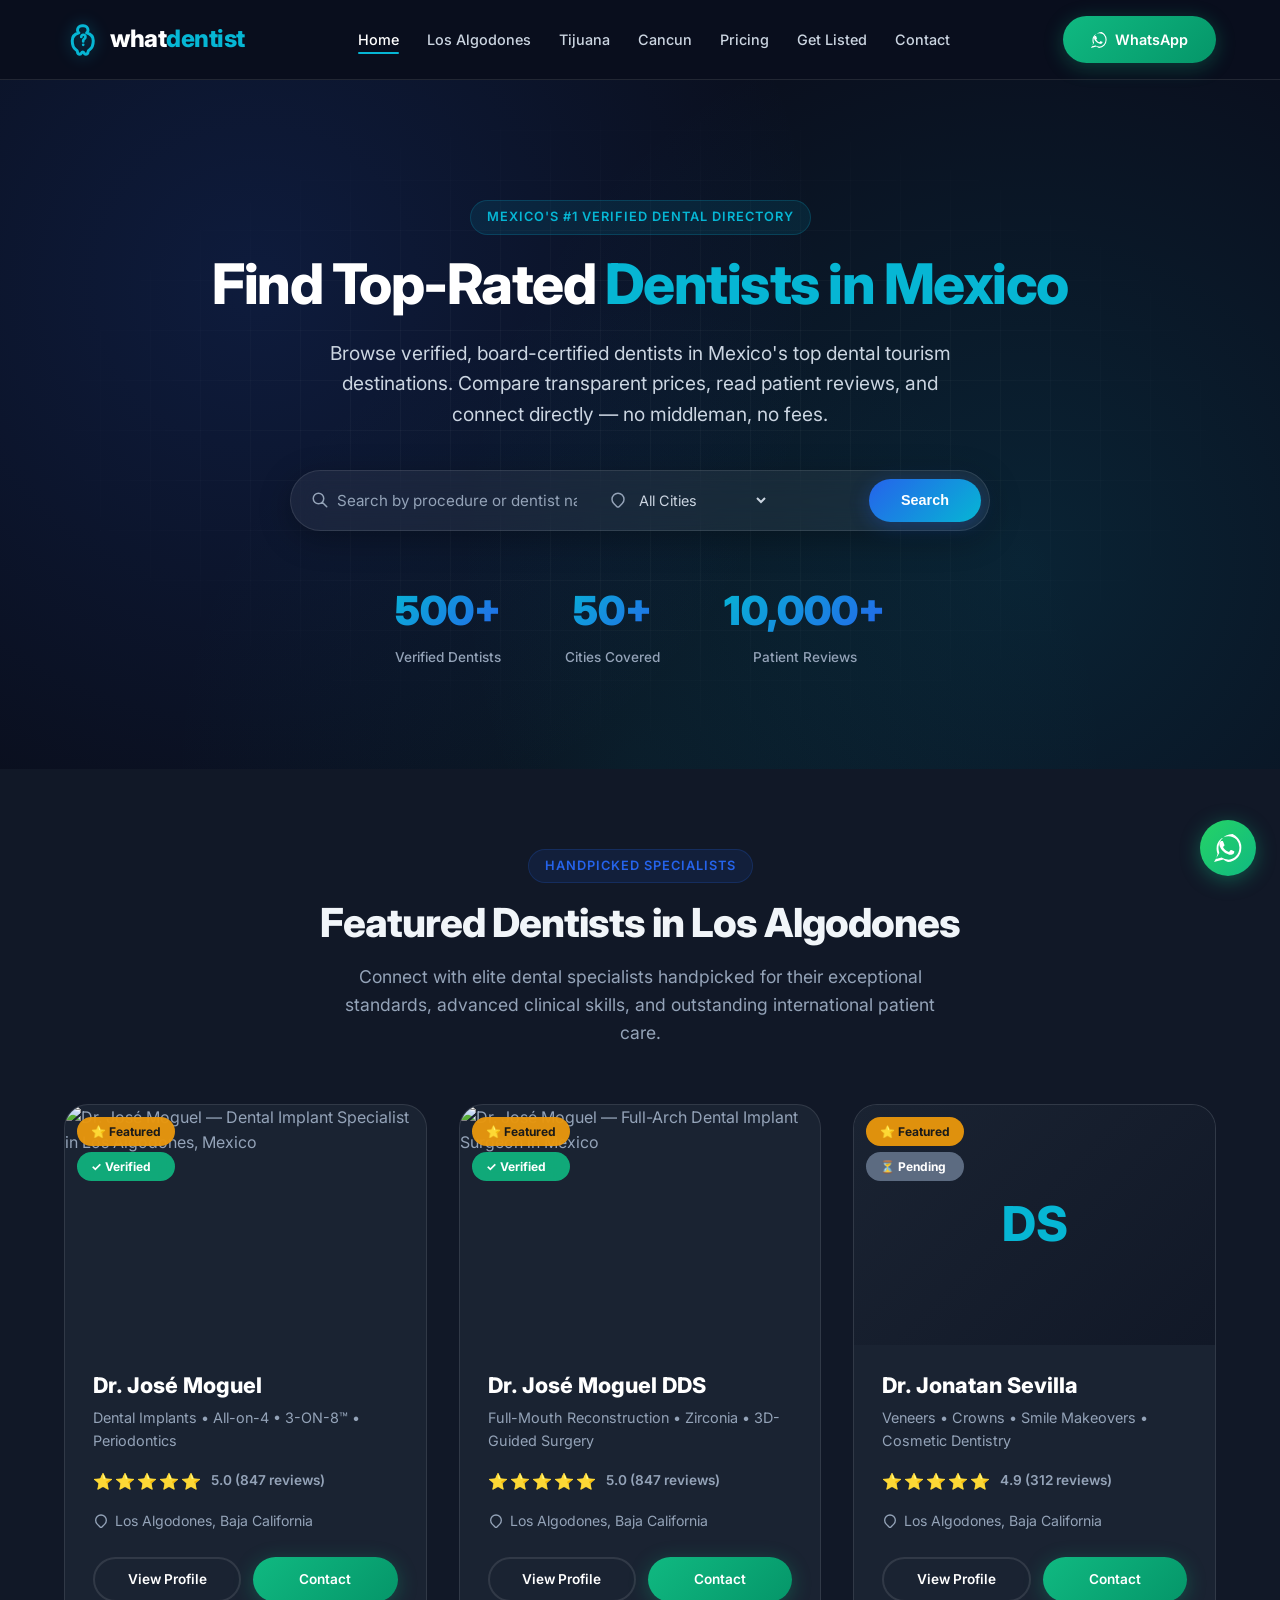
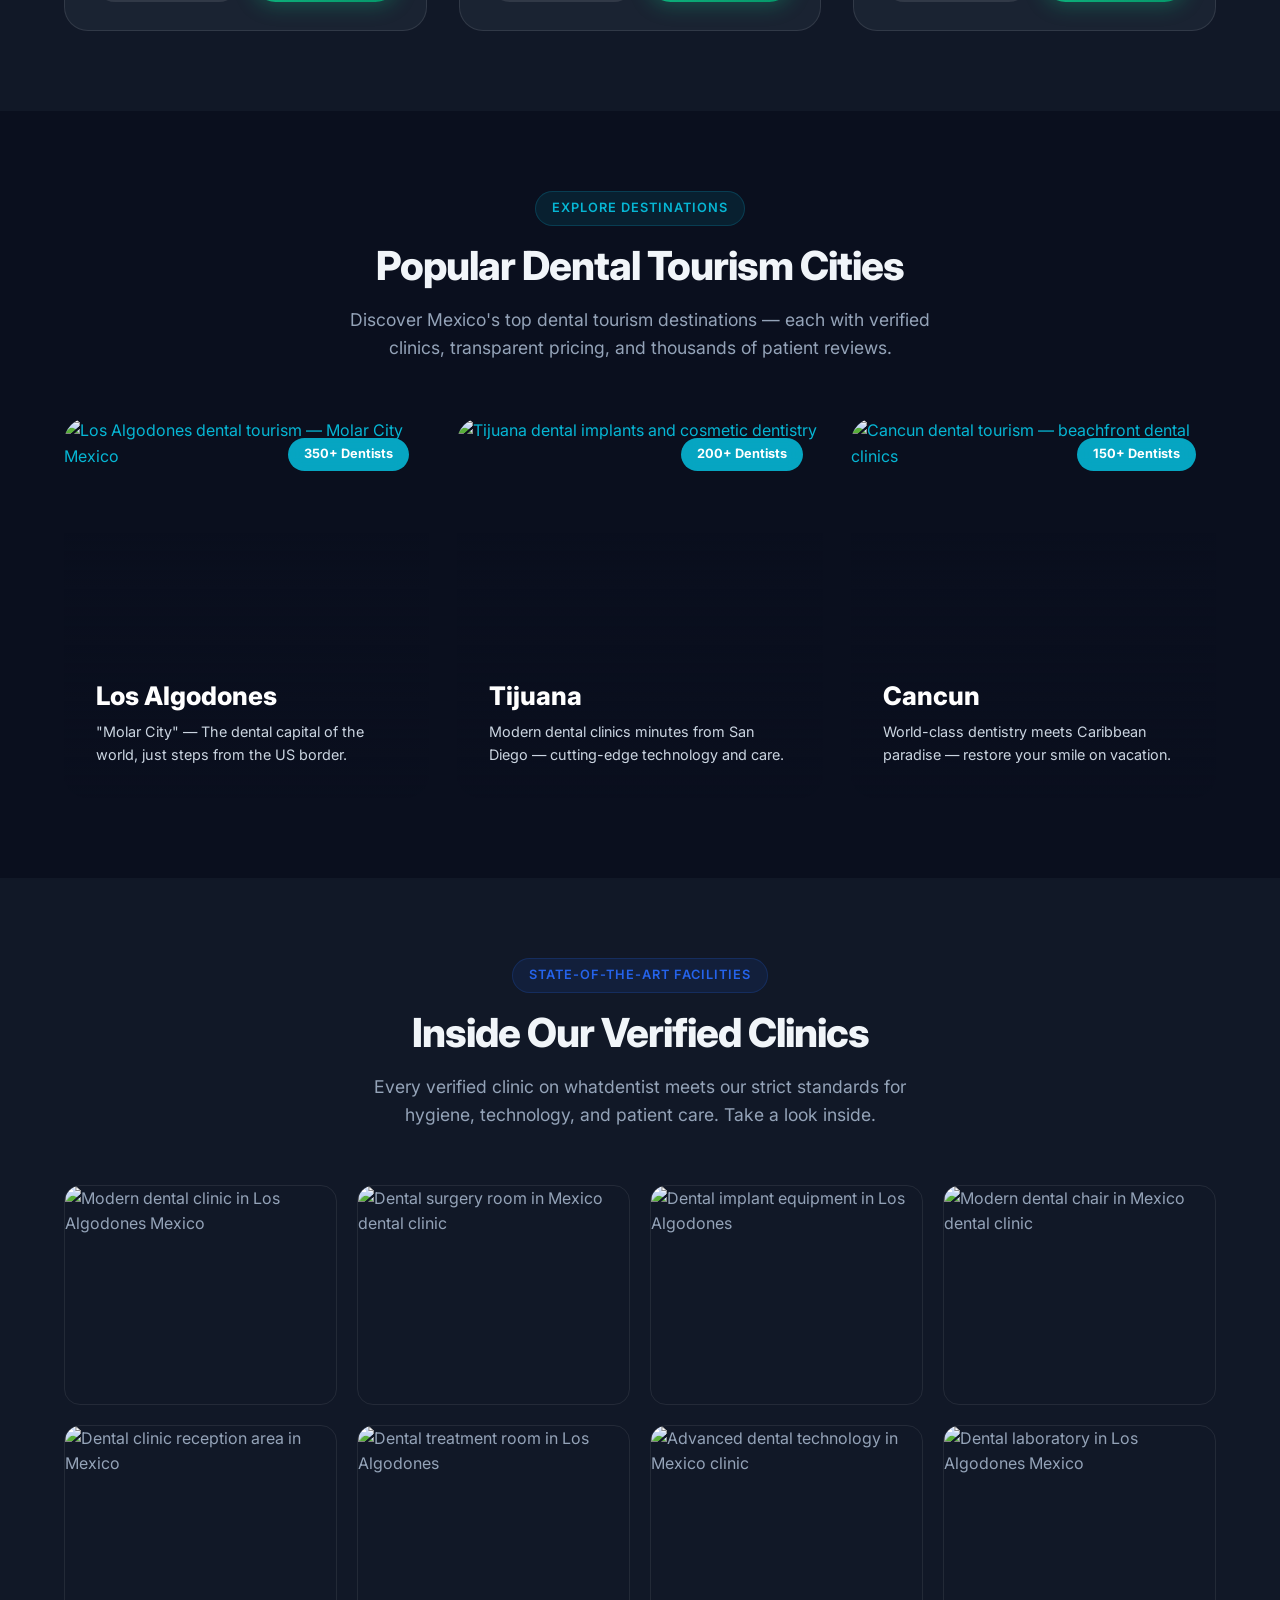
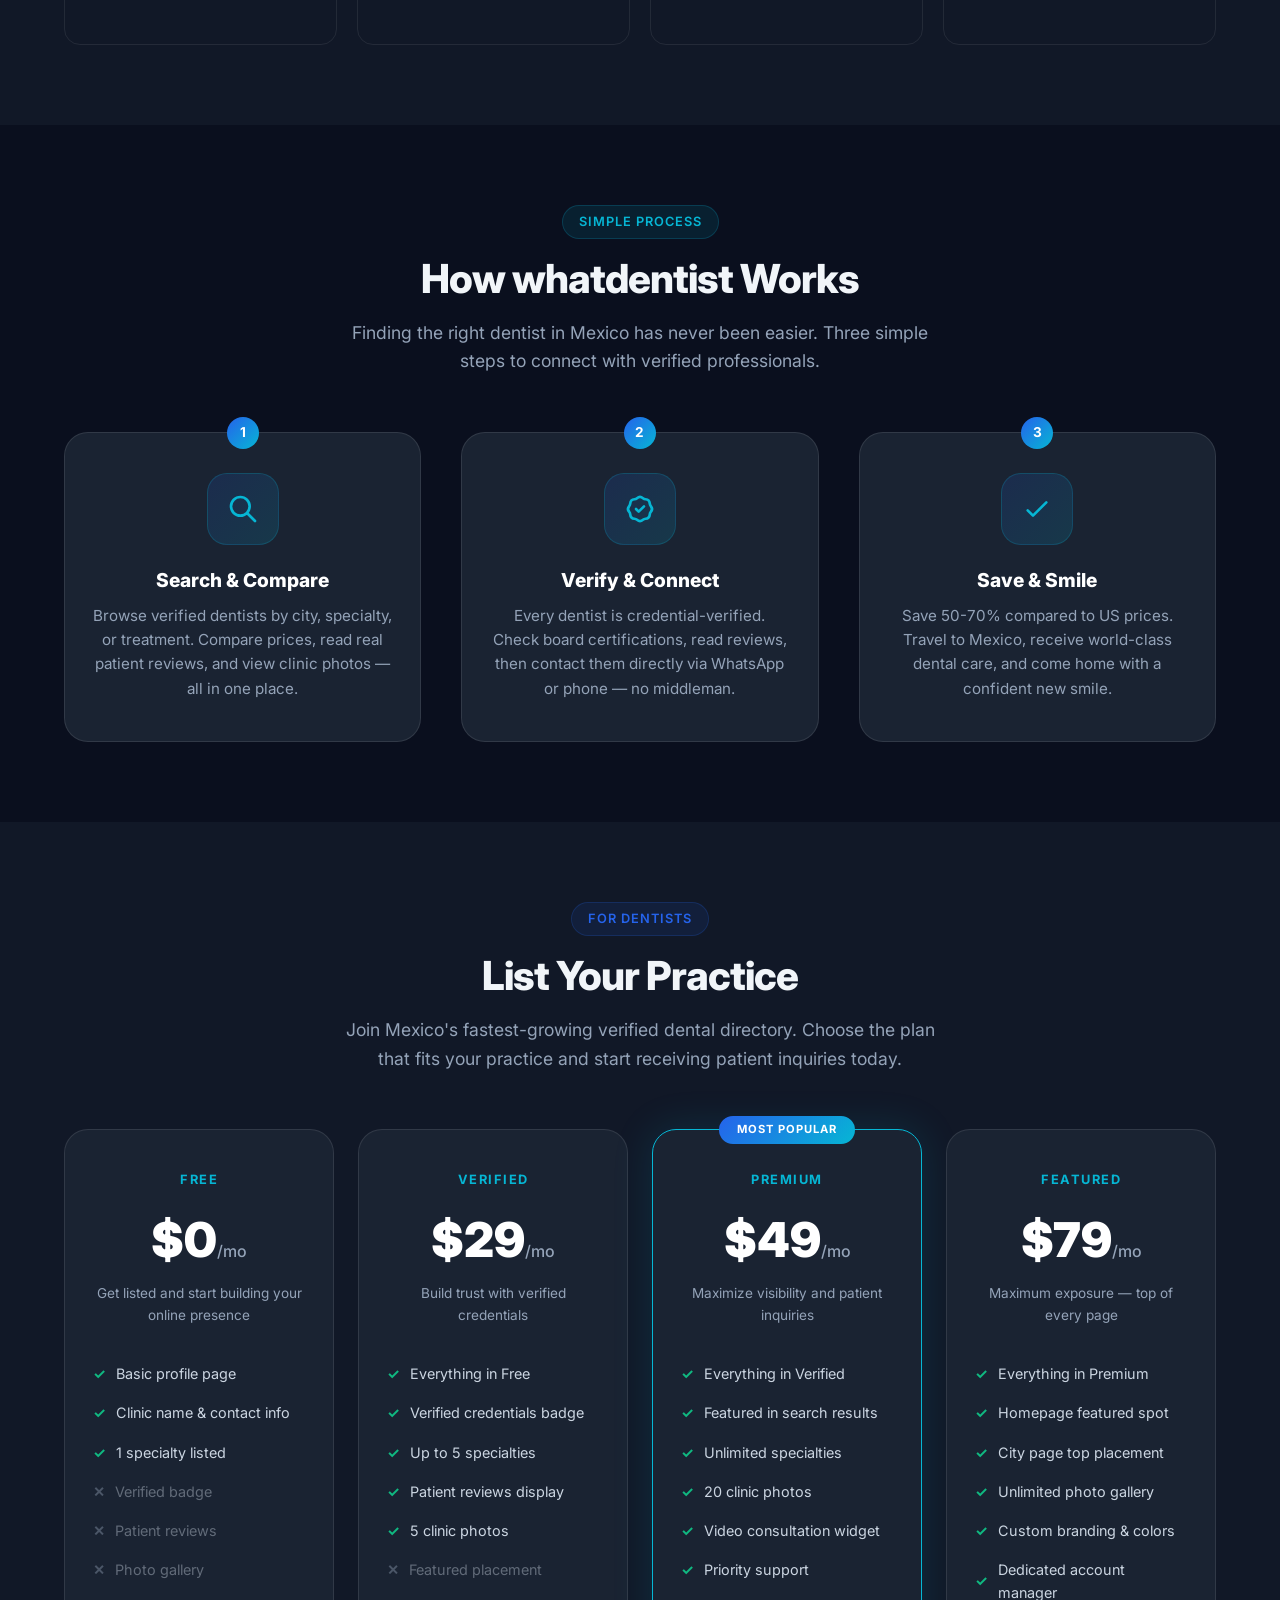
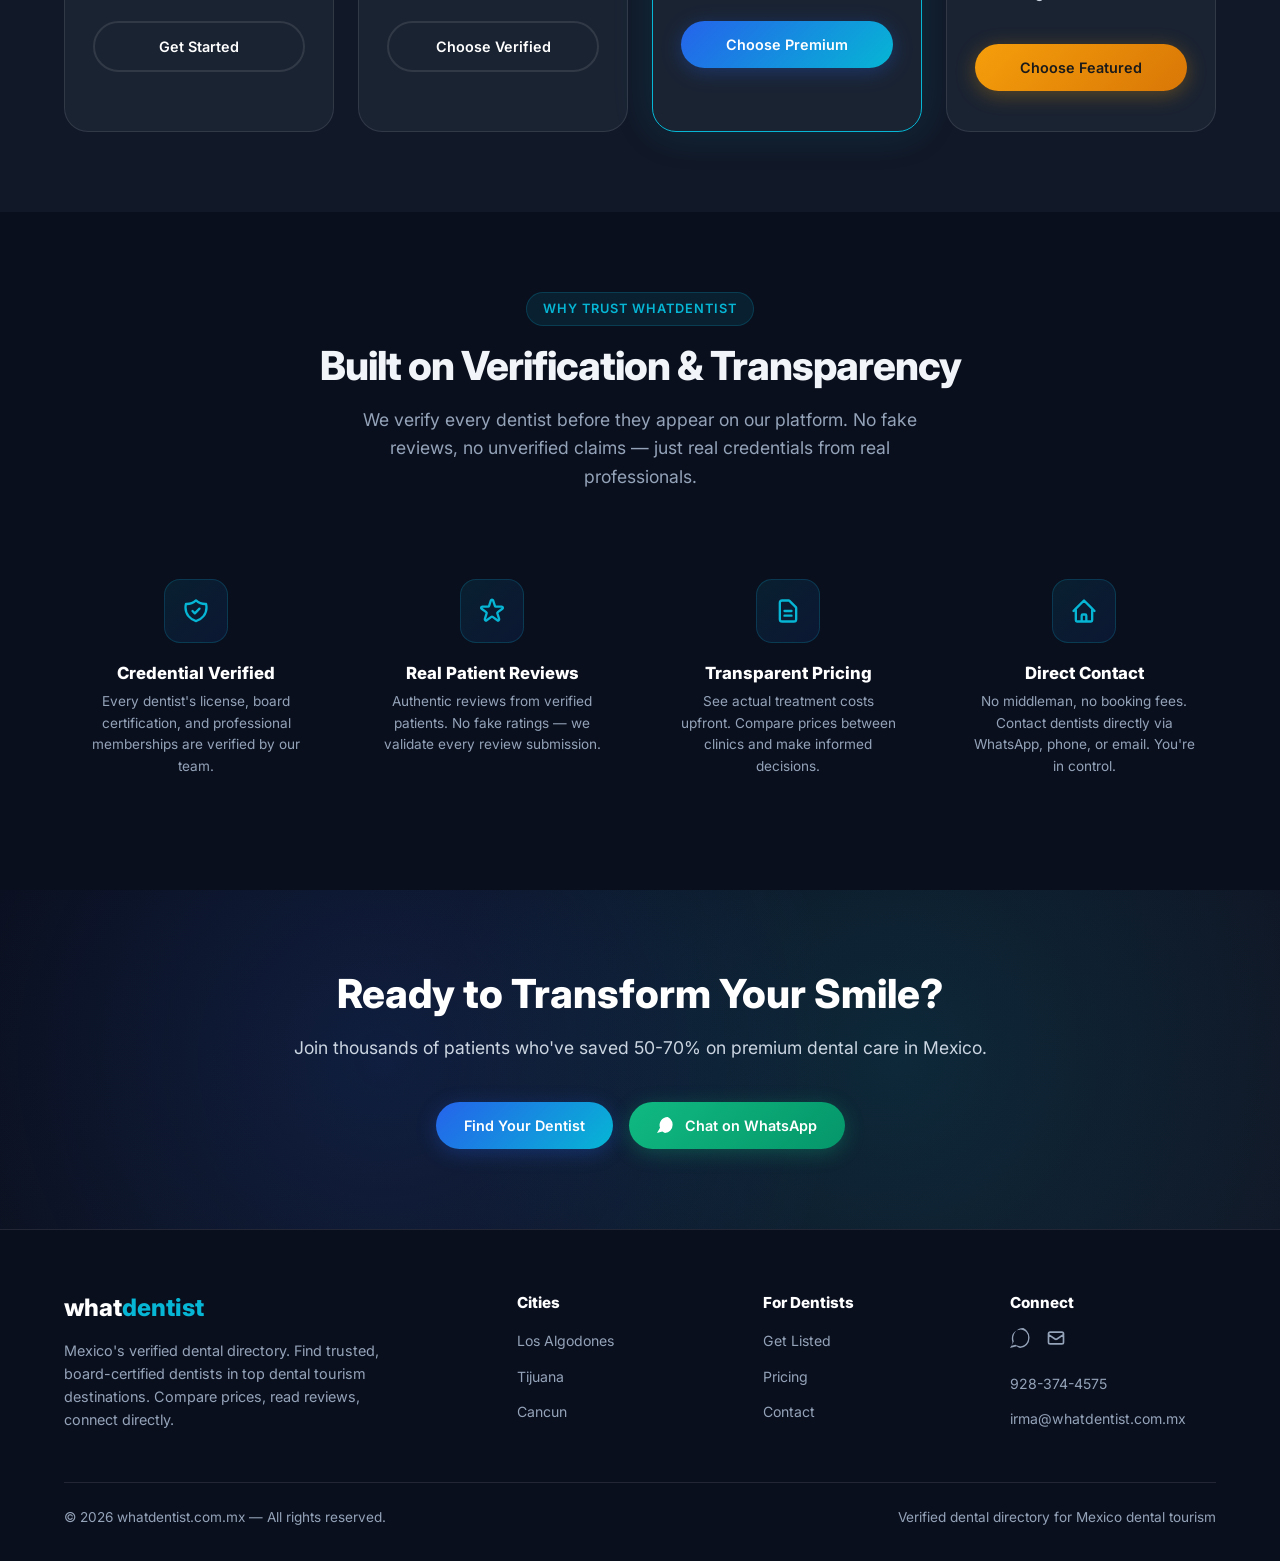
==== commit beae733e: "feat: complete dark futuristic redesign of whatdentist with glassmorphism, grid mesh hero, clinic ga" ====
--- a/index.html
+++ b/index.html
@@ -14,6 +14,8 @@
   <meta property="og:type" content="website">
   <meta property="og:url" content="https://whatdentist.com.mx/">
   
+  <link rel="preconnect" href="https://fonts.googleapis.com">
+  <link rel="preconnect" href="https://fonts.gstatic.com" crossorigin>
   <link rel="stylesheet" href="/css/styles.css">
   
   <script type="application/ld+json">
@@ -37,7 +39,6 @@
 <header>
   <div class="header-inner">
     <a href="/" class="logo-link">
-      <!-- High-Tech Tooth + Question Mark SVG Logo -->
       <svg class="logo-icon-svg" viewBox="0 0 24 24" fill="none" xmlns="http://www.w3.org/2000/svg">
         <path d="M12 2.5C10.3 2.5 9 3.8 9 5.5C9 6.2 9.4 6.8 9.9 7.2C7.5 7.9 5.5 9.8 5.5 12.5C5.5 15.5 6.5 17.5 8 18.5C8.8 19 9 19.5 9 20C9 20.8 9.7 21.5 10.5 21.5C11 21.5 11.4 21.1 11.6 20.7C11.8 20.3 12.1 20 12.5 20C12.9 20 13.2 20.3 13.4 20.7C13.6 21.1 14 21.5 14.5 21.5C15.3 21.5 16 20.8 16 20C16 19.5 16.2 19 17 18.5C18.5 17.5 19.5 15.5 19.5 12.5C19.5 9.8 17.5 7.9 15.1 7.2C15.6 6.8 16 6.2 16 5.5C16 3.8 14.7 2.5 13 2.5H12Z" stroke="currentColor" stroke-width="2" stroke-linejoin="round" fill="none"/>
         <path d="M11.5 10C11.5 9.2 12.1 8.5 12.9 8.5C13.7 8.5 14.3 9.2 14.3 10C14.3 10.7 13.8 11.1 13.4 11.4C13 11.7 12.8 12.1 12.8 12.5V13" stroke="currentColor" stroke-width="1.8" stroke-linecap="round"/>
@@ -60,7 +61,7 @@
     
     <div class="header-actions">
       <a href="https://wa.me/19283744575" class="btn btn-green">
-        <svg xmlns="http://www.w3.org/2000/svg" width="16" height="16" fill="currentColor" class="bi bi-whatsapp" viewBox="0 0 16 16">
+        <svg xmlns="http://www.w3.org/2000/svg" width="16" height="16" fill="currentColor" viewBox="0 0 16 16">
           <path d="M13.601 2.326A7.85 7.85 0 0 0 10.64 0H10.64a8.04 8.04 0 0 0-7.6 10.8L0 16l5.34-1.4A8 8 0 0 0 8 16h.01a8 8 0 0 0 7.59-8 8 8 0 0 0-2-5.674M8 14.5a6.7 6.7 0 0 1-3.41-.93l-.24-.14-3.13.82.84-3.05-.16-.25A6.73 6.73 0 0 1 1.5 8c0-3.71 3.01-6.7 6.7-6.7.01 0 .01 0 .02 0 1.785-.01 3.47.678 4.73 1.95A6.7 6.7 0 0 1 14.5 8c0 3.71-3 6.7-6.7 6.7m3.605-4.857c-.22-.11-1.3-.64-1.5-.714-.2-.074-.35-.11-.5.115-.15.225-.58.714-.71.86-.13.15-.26.17-.48.06-.213-.11-.9-.33-1.718-1.03-.637-.57-1.07-1.27-1.19-1.485-.12-.22-.01-.34.1-.45.1-.1.22-.24.33-.36.11-.12.15-.2.22-.33.07-.13.03-.25-.02-.36-.05-.11-.5-1.2-.68-1.68-.18-.46-.37-.4-.5-.4-.12-.007-.26-.01-.4-.01-.14 0-.37.05-.56.25-.19.2-.73.71-.73 1.74s.74 2.03.84 2.17c.1.14 1.46 2.23 3.54 3.13.5.21.88.34 1.18.44.5.16.96.14 1.32.08.4-.06 1.3-.53 1.48-1.04.19-.51.19-.95.13-1.04-.06-.11-.2-.17-.42-.28"/>
         </svg>
         WhatsApp
@@ -70,13 +71,14 @@
   </div>
 </header>
 
-<!-- Hero Section with Gradient Background over Picasso Subtle BG -->
+<!-- HERO — Dark futuristic with grid mesh + glow -->
 <section class="hero">
   <div class="container" style="position: relative; z-index: 5;">
-    <h1>Find Top-Rated Dentists in Mexico</h1>
+    <span class="section-badge badge-accent">Mexico's #1 Verified Dental Directory</span>
+    <h1>Find Top-Rated <span class="accent-text">Dentists in Mexico</span></h1>
     <p class="hero-sub">Browse verified, board-certified dentists in Mexico's top dental tourism destinations. Compare transparent prices, read patient reviews, and connect directly — no middleman, no fees.</p>
     
-    <!-- Futuristic Glass Search Bar -->
+    <!-- Glass Search Bar -->
     <div class="search-container">
       <div class="search-bar">
         <div class="search-input-wrapper">
@@ -88,7 +90,6 @@
         <div class="search-select-wrapper">
           <svg xmlns="http://www.w3.org/2000/svg" fill="none" viewBox="0 0 24 24" stroke="currentColor">
             <path stroke-linecap="round" stroke-linejoin="round" stroke-width="2" d="M17.657 16.657L13.414 20.9a1.998 1.998 0 01-2.827 0l-4.244-4.243a8 8 0 1111.314 0z" />
-            <path stroke-linecap="round" stroke-linejoin="round" stroke-width="2" d="M15 11a3 3 0 11-6 0 3 3 0 016 0z" />
           </svg>
           <select aria-label="Select City">
             <option value="">All Cities</option>
@@ -119,14 +120,16 @@
   </div>
 </section>
 
-<!-- Featured Dentists Section -->
-<section class="bg-white">
-  <div class="container">
-    <h2>Featured Dentists in Los Algodones</h2>
+<!-- FEATURED DENTISTS — Dark section with glass cards -->
+<section class="bg-dark-surface">
+  <div class="container">
+    <div class="section-title">
+      <span class="section-badge badge-blue">Handpicked Specialists</span>
+      <h2>Featured Dentists in Los Algodones</h2>
+    </div>
     <p class="section-subtitle">Connect with elite dental specialists handpicked for their exceptional standards, advanced clinical skills, and outstanding international patient care.</p>
     
     <div class="dentist-grid">
-      
       <!-- Dr. Moguel -->
       <div class="dentist-card">
         <div class="card-img-wrapper">
@@ -139,19 +142,16 @@
         <div class="card-content">
           <h3>Dr. José Moguel</h3>
           <p class="specialty">Dental Implants • All-on-4 • 3-ON-8™ • Periodontics</p>
-          
           <div class="rating-container">
             <div class="rating-stars">⭐⭐⭐⭐⭐</div>
             <span class="rating-text">5.0 (847 reviews)</span>
           </div>
-          
           <p class="city">
             <svg xmlns="http://www.w3.org/2000/svg" fill="none" viewBox="0 0 24 24" stroke="currentColor">
               <path stroke-linecap="round" stroke-linejoin="round" stroke-width="2" d="M17.657 16.657L13.414 20.9a1.998 1.998 0 01-2.827 0l-4.244-4.243a8 8 0 1111.314 0z" />
             </svg>
             Los Algodones, Baja California
           </p>
-          
           <div class="card-actions">
             <a href="/dentist/dr-jose-moguel" class="btn btn-outline">View Profile</a>
             <a href="https://wa.me/19283744575" class="btn btn-green">Contact</a>
@@ -159,421 +159,384 @@
         </div>
       </div>
       
-      <!-- Dr. Sevilla -->
+      <!-- Dr. Moguel Second Photo -->
       <div class="dentist-card">
         <div class="card-img-wrapper">
-          <!-- Beautiful placeholder for Sevilla -->
-          <div class="card-avatar-placeholder">
-            <span>DS</span>
-          </div>
+          <img src="https://dentalimplantsdrmoguel.com/wp-content/uploads/2025/12/drmoguel.webp" alt="Dr. José Moguel — Full-Arch Dental Implant Surgeon in Mexico">
           <div class="badge-container">
             <span class="badge badge-featured">⭐ Featured</span>
-            <span class="badge badge-pending">⏳ Pending Verification</span>
+            <span class="badge badge-verified">✓ Verified</span>
           </div>
         </div>
         <div class="card-content">
-          <h3>Dr. Jonatan Sevilla</h3>
-          <p class="specialty">Veneers • Crowns • Smile Makeovers • Cosmetic Dentistry</p>
-          
+          <h3>Dr. José Moguel DDS</h3>
+          <p class="specialty">Full-Mouth Reconstruction • Zirconia • 3D-Guided Surgery</p>
           <div class="rating-container">
             <div class="rating-stars">⭐⭐⭐⭐⭐</div>
-            <span class="rating-text">4.9 (312 reviews)</span>
-          </div>
-          
+            <span class="rating-text">5.0 (847 reviews)</span>
+          </div>
           <p class="city">
             <svg xmlns="http://www.w3.org/2000/svg" fill="none" viewBox="0 0 24 24" stroke="currentColor">
               <path stroke-linecap="round" stroke-linejoin="round" stroke-width="2" d="M17.657 16.657L13.414 20.9a1.998 1.998 0 01-2.827 0l-4.244-4.243a8 8 0 1111.314 0z" />
             </svg>
             Los Algodones, Baja California
           </p>
-          
+          <div class="card-actions">
+            <a href="/dentist/dr-jose-moguel" class="btn btn-outline">View Profile</a>
+            <a href="https://wa.me/19283744575" class="btn btn-green">Contact</a>
+          </div>
+        </div>
+      </div>
+      
+      <!-- Dr. Sevilla -->
+      <div class="dentist-card">
+        <div class="card-img-wrapper">
+          <div class="card-avatar-placeholder"><span>DS</span></div>
+          <div class="badge-container">
+            <span class="badge badge-featured">⭐ Featured</span>
+            <span class="badge badge-pending">⏳ Pending</span>
+          </div>
+        </div>
+        <div class="card-content">
+          <h3>Dr. Jonatan Sevilla</h3>
+          <p class="specialty">Veneers • Crowns • Smile Makeovers • Cosmetic Dentistry</p>
+          <div class="rating-container">
+            <div class="rating-stars">⭐⭐⭐⭐⭐</div>
+            <span class="rating-text">4.9 (312 reviews)</span>
+          </div>
+          <p class="city">
+            <svg xmlns="http://www.w3.org/2000/svg" fill="none" viewBox="0 0 24 24" stroke="currentColor">
+              <path stroke-linecap="round" stroke-linejoin="round" stroke-width="2" d="M17.657 16.657L13.414 20.9a1.998 1.998 0 01-2.827 0l-4.244-4.243a8 8 0 1111.314 0z" />
+            </svg>
+            Los Algodones, Baja California
+          </p>
           <div class="card-actions">
             <a href="/dentist/dr-jonatan-sevilla" class="btn btn-outline">View Profile</a>
             <a href="https://wa.me/19283744575" class="btn btn-green">Contact</a>
           </div>
         </div>
       </div>
+    </div>
+  </div>
+</section>
+
+<!-- POPULAR CITIES — Image cards with overlay -->
+<section class="bg-dark">
+  <div class="container">
+    <div class="section-title">
+      <span class="section-badge badge-accent">Explore Destinations</span>
+      <h2>Popular Dental Tourism Cities</h2>
+    </div>
+    <p class="section-subtitle">Discover Mexico's top dental tourism destinations — each with verified clinics, transparent pricing, and thousands of patient reviews.</p>
+    
+    <div class="city-grid">
+      <a href="/los-algodones" class="city-card">
+        <img src="https://media.base44.com/images/public/6a5301f7d191f37052971c5e/7483864c6_Dr-Jose-Moguel-Dental-Implant-Expertise-in-Mexico-los-algodones.webp" alt="Los Algodones dental tourism — Molar City Mexico">
+        <span class="city-badge">350+ Dentists</span>
+        <div class="city-overlay">
+          <h3>Los Algodones</h3>
+          <p>"Molar City" — The dental capital of the world, just steps from the US border.</p>
+        </div>
+      </a>
+      <a href="/tijuana" class="city-card">
+        <img src="https://dentalimplantsdrmoguel.com/wp-content/uploads/2025/06/1-scaled.webp" alt="Tijuana dental implants and cosmetic dentistry">
+        <span class="city-badge">200+ Dentists</span>
+        <div class="city-overlay">
+          <h3>Tijuana</h3>
+          <p>Modern dental clinics minutes from San Diego — cutting-edge technology and care.</p>
+        </div>
+      </a>
+      <a href="/cancun" class="city-card">
+        <img src="https://dentalimplantsdrmoguel.com/wp-content/uploads/2025/06/2-scaled.jpg" alt="Cancun dental tourism — beachfront dental clinics">
+        <span class="city-badge">150+ Dentists</span>
+        <div class="city-overlay">
+          <h3>Cancun</h3>
+          <p>World-class dentistry meets Caribbean paradise — restore your smile on vacation.</p>
+        </div>
+      </a>
+    </div>
+  </div>
+</section>
+
+<!-- CLINIC SHOWCASE — Image gallery -->
+<section class="bg-dark-surface">
+  <div class="container">
+    <div class="section-title">
+      <span class="section-badge badge-blue">State-of-the-Art Facilities</span>
+      <h2>Inside Our Verified Clinics</h2>
+    </div>
+    <p class="section-subtitle">Every verified clinic on whatdentist meets our strict standards for hygiene, technology, and patient care. Take a look inside.</p>
+    
+    <div style="display: grid; grid-template-columns: repeat(4, 1fr); gap: 20px; margin-top: 48px;">
+      <div style="border-radius: 16px; overflow: hidden; height: 220px; border: 1px solid rgba(255,255,255,0.08); transition: all 0.4s ease;">
+        <img src="https://dentalimplantsdrmoguel.com/wp-content/uploads/2025/06/3-scaled.jpg" alt="Modern dental clinic in Los Algodones Mexico" style="width:100%; height:100%; object-fit:cover; transition:transform 0.5s ease;" onmouseover="this.style.transform='scale(1.08)'" onmouseout="this.style.transform='scale(1)'">
+      </div>
+      <div style="border-radius: 16px; overflow: hidden; height: 220px; border: 1px solid rgba(255,255,255,0.08); transition: all 0.4s ease;">
+        <img src="https://dentalimplantsdrmoguel.com/wp-content/uploads/2025/06/4-scaled.jpg" alt="Dental surgery room in Mexico dental clinic" style="width:100%; height:100%; object-fit:cover; transition:transform 0.5s ease;" onmouseover="this.style.transform='scale(1.08)'" onmouseout="this.style.transform='scale(1)'">
+      </div>
+      <div style="border-radius: 16px; overflow: hidden; height: 220px; border: 1px solid rgba(255,255,255,0.08); transition: all 0.4s ease;">
+        <img src="https://dentalimplantsdrmoguel.com/wp-content/uploads/2025/06/5-scaled.jpg" alt="Dental implant equipment in Los Algodones" style="width:100%; height:100%; object-fit:cover; transition:transform 0.5s ease;" onmouseover="this.style.transform='scale(1.08)'" onmouseout="this.style.transform='scale(1)'">
+      </div>
+      <div style="border-radius: 16px; overflow: hidden; height: 220px; border: 1px solid rgba(255,255,255,0.08); transition: all 0.4s ease;">
+        <img src="https://dentalimplantsdrmoguel.com/wp-content/uploads/2025/06/6-scaled.jpg" alt="Modern dental chair in Mexico dental clinic" style="width:100%; height:100%; object-fit:cover; transition:transform 0.5s ease;" onmouseover="this.style.transform='scale(1.08)'" onmouseout="this.style.transform='scale(1)'">
+      </div>
+      <div style="border-radius: 16px; overflow: hidden; height: 220px; border: 1px solid rgba(255,255,255,0.08); transition: all 0.4s ease;">
+        <img src="https://dentalimplantsdrmoguel.com/wp-content/uploads/2025/06/7-scaled.jpg" alt="Dental clinic reception area in Mexico" style="width:100%; height:100%; object-fit:cover; transition:transform 0.5s ease;" onmouseover="this.style.transform='scale(1.08)'" onmouseout="this.style.transform='scale(1)'">
+      </div>
+      <div style="border-radius: 16px; overflow: hidden; height: 220px; border: 1px solid rgba(255,255,255,0.08); transition: all 0.4s ease;">
+        <img src="https://dentalimplantsdrmoguel.com/wp-content/uploads/2025/06/8-scaled.jpg" alt="Dental treatment room in Los Algodones" style="width:100%; height:100%; object-fit:cover; transition:transform 0.5s ease;" onmouseover="this.style.transform='scale(1.08)'" onmouseout="this.style.transform='scale(1)'">
+      </div>
+      <div style="border-radius: 16px; overflow: hidden; height: 220px; border: 1px solid rgba(255,255,255,0.08); transition: all 0.4s ease;">
+        <img src="https://dentalimplantsdrmoguel.com/wp-content/uploads/2025/06/9-scaled.jpg" alt="Advanced dental technology in Mexico clinic" style="width:100%; height:100%; object-fit:cover; transition:transform 0.5s ease;" onmouseover="this.style.transform='scale(1.08)'" onmouseout="this.style.transform='scale(1)'">
+      </div>
+      <div style="border-radius: 16px; overflow: hidden; height: 220px; border: 1px solid rgba(255,255,255,0.08); transition: all 0.4s ease;">
+        <img src="https://dentalimplantsdrmoguel.com/wp-content/uploads/2025/06/10-scaled.jpg" alt="Dental laboratory in Los Algodones Mexico" style="width:100%; height:100%; object-fit:cover; transition:transform 0.5s ease;" onmouseover="this.style.transform='scale(1.08)'" onmouseout="this.style.transform='scale(1)'">
+      </div>
+    </div>
+  </div>
+</section>
+
+<!-- HOW IT WORKS — Dark with glass step cards -->
+<section class="bg-dark">
+  <div class="container">
+    <div class="section-title">
+      <span class="section-badge badge-accent">Simple Process</span>
+      <h2>How whatdentist Works</h2>
+    </div>
+    <p class="section-subtitle">Finding the right dentist in Mexico has never been easier. Three simple steps to connect with verified professionals.</p>
+    
+    <div class="steps-grid">
+      <div class="step-card">
+        <div class="step-number">1</div>
+        <div class="step-icon">
+          <svg xmlns="http://www.w3.org/2000/svg" fill="none" viewBox="0 0 24 24" stroke="currentColor">
+            <path stroke-linecap="round" stroke-linejoin="round" stroke-width="2" d="M21 21l-6-6m2-5a7 7 0 11-14 0 7 7 0 0114 0z" />
+          </svg>
+        </div>
+        <h3>Search & Compare</h3>
+        <p>Browse verified dentists by city, specialty, or treatment. Compare prices, read real patient reviews, and view clinic photos — all in one place.</p>
+      </div>
+      <div class="step-card">
+        <div class="step-number">2</div>
+        <div class="step-icon">
+          <svg xmlns="http://www.w3.org/2000/svg" fill="none" viewBox="0 0 24 24" stroke="currentColor">
+            <path stroke-linecap="round" stroke-linejoin="round" stroke-width="2" d="M9 12l2 2 4-4M7.835 4.697a3.42 3.42 0 001.946-.806 3.42 3.42 0 014.438 0 3.42 3.42 0 001.946.806 3.42 3.42 0 013.138 3.138 3.42 3.42 0 00.806 1.946 3.42 3.42 0 010 4.438 3.42 3.42 0 00-.806 1.946 3.42 3.42 0 01-3.138 3.138 3.42 3.42 0 00-1.946.806 3.42 3.42 0 01-4.438 0 3.42 3.42 0 00-1.946-.806 3.42 3.42 0 01-3.138-3.138 3.42 3.42 0 00-.806-1.946 3.42 3.42 0 010-4.438 3.42 3.42 0 00.806-1.946 3.42 3.42 0 013.138-3.138z" />
+          </svg>
+        </div>
+        <h3>Verify & Connect</h3>
+        <p>Every dentist is credential-verified. Check board certifications, read reviews, then contact them directly via WhatsApp or phone — no middleman.</p>
+      </div>
+      <div class="step-card">
+        <div class="step-number">3</div>
+        <div class="step-icon">
+          <svg xmlns="http://www.w3.org/2000/svg" fill="none" viewBox="0 0 24 24" stroke="currentColor">
+            <path stroke-linecap="round" stroke-linejoin="round" stroke-width="2" d="M5 13l4 4L19 7" />
+          </svg>
+        </div>
+        <h3>Save & Smile</h3>
+        <p>Save 50-70% compared to US prices. Travel to Mexico, receive world-class dental care, and come home with a confident new smile.</p>
+      </div>
+    </div>
+  </div>
+</section>
+
+<!-- PRICING — Dark glass cards -->
+<section class="bg-dark-surface">
+  <div class="container">
+    <div class="section-title">
+      <span class="section-badge badge-blue">For Dentists</span>
+      <h2>List Your Practice</h2>
+    </div>
+    <p class="section-subtitle">Join Mexico's fastest-growing verified dental directory. Choose the plan that fits your practice and start receiving patient inquiries today.</p>
+    
+    <div class="pricing-grid">
+      <div class="pricing-card">
+        <div class="pricing-tier">Free</div>
+        <div class="pricing-price">$0<span>/mo</span></div>
+        <div class="pricing-desc">Get listed and start building your online presence</div>
+        <ul class="pricing-features">
+          <li>Basic profile page</li>
+          <li>Clinic name & contact info</li>
+          <li>1 specialty listed</li>
+          <li class="disabled">Verified badge</li>
+          <li class="disabled">Patient reviews</li>
+          <li class="disabled">Photo gallery</li>
+        </ul>
+        <a href="/get-listed" class="btn btn-outline">Get Started</a>
+      </div>
       
-    </div>
-  </div>
-</section>
-
-<!-- Popular Cities Section -->
-<section class="bg-light">
-  <div class="container">
-    <h2>Popular Dental Tourism Cities in Mexico</h2>
-    <p class="section-subtitle">Save up to 70% on premium treatments by visiting Mexico's absolute top destinations for dental tourism, offering advanced care next to beautiful attractions.</p>
-    
-    <div class="city-grid">
-      <!-- Los Algodones -->
-      <a href="/los-algodones" class="city-card">
-        <img src="https://media.base44.com/images/public/6a5301f7d191f37052971c5e/7483864c6_Dr-Jose-Moguel-Dental-Implant-Expertise-in-Mexico-los-algodones.webp" alt="Dental Clinic in Los Algodones, Mexico — Molar City">
-        <div class="city-card-content">
-          <h3>Los Algodones</h3>
-          <p>"Molar City" — 3,000+ Americans and Canadians cross daily. The absolute #1 dental tourism capital of the world.</p>
-          <div class="city-card-meta">
-            <svg xmlns="http://www.w3.org/2000/svg" style="width: 14px; height: 14px; margin-right: 4px;" fill="none" viewBox="0 0 24 24" stroke="currentColor">
-              <path stroke-linecap="round" stroke-linejoin="round" stroke-width="2" d="M13 10V3L4 14h7v7l9-11h-7z" />
+      <div class="pricing-card">
+        <div class="pricing-tier">Verified</div>
+        <div class="pricing-price">$29<span>/mo</span></div>
+        <div class="pricing-desc">Build trust with verified credentials</div>
+        <ul class="pricing-features">
+          <li>Everything in Free</li>
+          <li>Verified credentials badge</li>
+          <li>Up to 5 specialties</li>
+          <li>Patient reviews display</li>
+          <li>5 clinic photos</li>
+          <li class="disabled">Featured placement</li>
+        </ul>
+        <a href="/get-listed" class="btn btn-outline">Choose Verified</a>
+      </div>
+      
+      <div class="pricing-card featured">
+        <div class="pricing-tier">Premium</div>
+        <div class="pricing-price">$49<span>/mo</span></div>
+        <div class="pricing-desc">Maximize visibility and patient inquiries</div>
+        <ul class="pricing-features">
+          <li>Everything in Verified</li>
+          <li>Featured in search results</li>
+          <li>Unlimited specialties</li>
+          <li>20 clinic photos</li>
+          <li>Video consultation widget</li>
+          <li>Priority support</li>
+        </ul>
+        <a href="/get-listed" class="btn btn-primary">Choose Premium</a>
+      </div>
+      
+      <div class="pricing-card">
+        <div class="pricing-tier">Featured</div>
+        <div class="pricing-price">$79<span>/mo</span></div>
+        <div class="pricing-desc">Maximum exposure — top of every page</div>
+        <ul class="pricing-features">
+          <li>Everything in Premium</li>
+          <li>Homepage featured spot</li>
+          <li>City page top placement</li>
+          <li>Unlimited photo gallery</li>
+          <li>Custom branding & colors</li>
+          <li>Dedicated account manager</li>
+        </ul>
+        <a href="/get-listed" class="btn btn-gold">Choose Featured</a>
+      </div>
+    </div>
+  </div>
+</section>
+
+<!-- TRUST SECTION — Dark with glowing icons -->
+<section class="bg-dark">
+  <div class="container">
+    <div class="section-title">
+      <span class="section-badge badge-accent">Why Trust whatdentist</span>
+      <h2>Built on Verification & Transparency</h2>
+    </div>
+    <p class="section-subtitle">We verify every dentist before they appear on our platform. No fake reviews, no unverified claims — just real credentials from real professionals.</p>
+    
+    <div class="trust-grid">
+      <div class="trust-item">
+        <div class="trust-icon">
+          <svg xmlns="http://www.w3.org/2000/svg" fill="none" viewBox="0 0 24 24" stroke="currentColor">
+            <path stroke-linecap="round" stroke-linejoin="round" stroke-width="2" d="M9 12l2 2 4-4m5.618-4.016A11.955 11.955 0 0112 2.944a11.955 11.955 0 01-8.618 3.04A12.02 12.02 0 003 9c0 5.591 3.824 10.29 9 11.622 5.176-1.332 9-6.03 9-11.622 0-1.042-.133-2.052-.382-3.016z" />
+          </svg>
+        </div>
+        <h4>Credential Verified</h4>
+        <p>Every dentist's license, board certification, and professional memberships are verified by our team.</p>
+      </div>
+      <div class="trust-item">
+        <div class="trust-icon">
+          <svg xmlns="http://www.w3.org/2000/svg" fill="none" viewBox="0 0 24 24" stroke="currentColor">
+            <path stroke-linecap="round" stroke-linejoin="round" stroke-width="2" d="M11.049 2.927c.3-.921 1.603-.921 1.902 0l1.519 4.674a1 1 0 00.95.69h4.915c.969 0 1.371 1.24.588 1.81l-3.976 2.888a1 1 0 00-.363 1.118l1.518 4.674c.3.922-.755 1.688-1.538 1.118l-3.976-2.888a1 1 0 00-1.176 0l-3.976 2.888c-.783.57-1.838-.197-1.538-1.118l1.518-4.674a1 1 0 00-.363-1.118l-3.976-2.888c-.784-.57-.38-1.81.588-1.81h4.914a1 1 0 00.951-.69l1.519-4.674z" />
+          </svg>
+        </div>
+        <h4>Real Patient Reviews</h4>
+        <p>Authentic reviews from verified patients. No fake ratings — we validate every review submission.</p>
+      </div>
+      <div class="trust-item">
+        <div class="trust-icon">
+          <svg xmlns="http://www.w3.org/2000/svg" fill="none" viewBox="0 0 24 24" stroke="currentColor">
+            <path stroke-linecap="round" stroke-linejoin="round" stroke-width="2" d="M9 12h6m-6 4h6m2 5H7a2 2 0 01-2-2V5a2 2 0 012-2h5.586a1 1 0 01.707.293l5.414 5.414a1 1 0 01.293.707V19a2 2 0 01-2 2z" />
+          </svg>
+        </div>
+        <h4>Transparent Pricing</h4>
+        <p>See actual treatment costs upfront. Compare prices between clinics and make informed decisions.</p>
+      </div>
+      <div class="trust-item">
+        <div class="trust-icon">
+          <svg xmlns="http://www.w3.org/2000/svg" fill="none" viewBox="0 0 24 24" stroke="currentColor">
+            <path stroke-linecap="round" stroke-linejoin="round" stroke-width="2" d="M3 12l2-2m0 0l7-7 7 7M5 10v10a1 1 0 001 1h3m10-11l2 2m-2-2v10a1 1 0 01-1 1h-3m-6 0a1 1 0 001-1v-4a1 1 0 011-1h2a1 1 0 011 1v4a1 1 0 001 1m-6 0h6" />
+          </svg>
+        </div>
+        <h4>Direct Contact</h4>
+        <p>No middleman, no booking fees. Contact dentists directly via WhatsApp, phone, or email. You're in control.</p>
+      </div>
+    </div>
+  </div>
+</section>
+
+<!-- CTA BAR — Gradient with glow -->
+<section class="cta-bar">
+  <div class="container">
+    <h2>Ready to Transform Your Smile?</h2>
+    <p>Join thousands of patients who've saved 50-70% on premium dental care in Mexico.</p>
+    <div class="cta-buttons">
+      <a href="/get-listed" class="btn btn-primary">Find Your Dentist</a>
+      <a href="https://wa.me/19283744575" class="btn btn-green">
+        <svg xmlns="http://www.w3.org/2000/svg" width="16" height="16" fill="currentColor" viewBox="0 0 16 16" style="margin-right:4px;">
+          <path d="M13.601 2.326A7.85 7.85 0 0 0 10.64 0H10.64a8.04 8.04 0 0 0-7.6 10.8L0 16l5.34-1.4A8 8 0 0 0 8 16h.01a8 8 0 0 0 7.59-8 8 8 0 0 0-2-5.674"/>
+        </svg>
+        Chat on WhatsApp
+      </a>
+    </div>
+  </div>
+</section>
+
+<!-- FOOTER -->
+<footer>
+  <div class="container">
+    <div class="footer-grid">
+      <div class="footer-brand">
+        <h3>what<span>dentist</span></h3>
+        <p>Mexico's verified dental directory. Find trusted, board-certified dentists in top dental tourism destinations. Compare prices, read reviews, connect directly.</p>
+      </div>
+      <div class="footer-col">
+        <h4>Cities</h4>
+        <ul>
+          <li><a href="/los-algodones">Los Algodones</a></li>
+          <li><a href="/tijuana">Tijuana</a></li>
+          <li><a href="/cancun">Cancun</a></li>
+        </ul>
+      </div>
+      <div class="footer-col">
+        <h4>For Dentists</h4>
+        <ul>
+          <li><a href="/get-listed">Get Listed</a></li>
+          <li><a href="/pricing">Pricing</a></li>
+          <li><a href="/contact">Contact</a></li>
+        </ul>
+      </div>
+      <div class="footer-col">
+        <h4>Connect</h4>
+        <div class="footer-social">
+          <a href="https://wa.me/19283744575" aria-label="WhatsApp">
+            <svg xmlns="http://www.w3.org/2000/svg" fill="currentColor" viewBox="0 0 16 16">
+              <path d="M13.601 2.326A7.85 7.85 0 0 0 10.64 0H10.64a8.04 8.04 0 0 0-7.6 10.8L0 16l5.34-1.4A8 8 0 0 0 8 16h.01a8 8 0 0 0 7.59-8 8 8 0 0 0-2-5.674M8 14.5a6.7 6.7 0 0 1-3.41-.93l-.24-.14-3.13.82.84-3.05-.16-.25A6.73 6.73 0 0 1 1.5 8c0-3.71 3.01-6.7 6.7-6.7 1.785-.01 3.47.678 4.73 1.95A6.7 6.7 0 0 1 14.5 8c0 3.71-3 6.7-6.7 6.7"/>
             </svg>
-            Explore 300+ Clinics
-          </div>
-        </div>
-      </a>
-      
-      <!-- Tijuana -->
-      <a href="/tijuana" class="city-card">
-        <img src="https://dentalimplantsdrmoguel.com/wp-content/uploads/2025/06/1-scaled.webp" alt="Modern Clinic in Tijuana, Mexico">
-        <div class="city-card-content">
-          <h3>Tijuana</h3>
-          <p>Located directly across the border from San Diego. Features state-of-the-art hospitals, ultra-modern clinics, and easy border lanes.</p>
-          <div class="city-card-meta">
-            <svg xmlns="http://www.w3.org/2000/svg" style="width: 14px; height: 14px; margin-right: 4px;" fill="none" viewBox="0 0 24 24" stroke="currentColor">
-              <path stroke-linecap="round" stroke-linejoin="round" stroke-width="2" d="M13 10V3L4 14h7v7l9-11h-7z" />
+          </a>
+          <a href="mailto:irma@whatdentist.com.mx" aria-label="Email">
+            <svg xmlns="http://www.w3.org/2000/svg" fill="none" viewBox="0 0 24 24" stroke="currentColor">
+              <path stroke-linecap="round" stroke-linejoin="round" stroke-width="2" d="M3 8l7.89 5.26a2 2 0 002.22 0L21 8M5 19h14a2 2 0 002-2V7a2 2 0 00-2-2H5a2 2 0 00-2 2v10a2 2 0 002 2z" />
             </svg>
-            Explore 150+ Clinics
-          </div>
-        </div>
-      </a>
-      
-      <!-- Cancun -->
-      <a href="/cancun" class="city-card">
-        <img src="https://dentalimplantsdrmoguel.com/wp-content/uploads/2025/06/2-scaled.jpg" alt="Cancun Dental Clinic Tour">
-        <div class="city-card-content">
-          <h3>Cancun</h3>
-          <p>Combine high-end dental procedures with an exquisite beach vacation. Top-certified specialists with world-class hospital tech.</p>
-          <div class="city-card-meta">
-            <svg xmlns="http://www.w3.org/2000/svg" style="width: 14px; height: 14px; margin-right: 4px;" fill="none" viewBox="0 0 24 24" stroke="currentColor">
-              <path stroke-linecap="round" stroke-linejoin="round" stroke-width="2" d="M13 10V3L4 14h7v7l9-11h-7z" />
-            </svg>
-            Explore 80+ Clinics
-          </div>
-        </div>
-      </a>
-    </div>
-  </div>
-</section>
-
-<!-- How It Works Section -->
-<section class="bg-white">
-  <div class="container">
-    <h2>How whatdentist Works</h2>
-    <p class="section-subtitle">Our open, commission-free model lets you consult with certified professionals directly, completely eliminating middleman markups.</p>
-    
-    <div class="steps-grid">
-      <!-- Step 1 -->
-      <div class="step-card">
-        <div class="step-badge">01</div>
-        <h3>Search Doctors</h3>
-        <p>Filter dentists based on your treatment needs, desired city, certification background, and Cédula Profesional license history.</p>
-      </div>
-      
-      <!-- Step 2 -->
-      <div class="step-card">
-        <div class="step-badge">02</div>
-        <h3>Compare Quotes</h3>
-        <p>Review clear transparent pricing, verified patient feedback, before/after dental logs, and specialized clinic credentials.</p>
-      </div>
-      
-      <!-- Step 3 -->
-      <div class="step-card">
-        <div class="step-badge">03</div>
-        <h3>Contact Directly</h3>
-        <p>Connect with chosen clinics immediately over WhatsApp or phone. Book appointments, ask queries, and pay the doctor direct.</p>
-      </div>
-    </div>
-  </div>
-</section>
-
-<!-- Pricing Plans Section -->
-<section class="bg-light">
-  <div class="container">
-    <h2>Listing Plans for Dentists</h2>
-    <p class="section-subtitle">Choose the perfect plan to grow your practice and build trust with international patients searching for top-tier dental care in Mexico.</p>
-    
-    <div class="pricing-grid">
-      <!-- Free -->
-      <div class="pricing-card">
-        <div class="plan-name">Free</div>
-        <div class="price">$0<span>/mo</span></div>
-        <ul>
-          <li>
-            <svg xmlns="http://www.w3.org/2000/svg" viewBox="0 0 20 20" fill="currentColor">
-              <path fill-rule="evenodd" d="M16.704 4.153a.75.75 0 01.143 1.052l-8 10.5a.75.75 0 01-1.127.075l-4.5-4.5a.75.75 0 011.06-1.06l3.894 3.893 7.48-9.817a.75.75 0 011.05-.143z" clip-rule="evenodd" />
-            </svg>
-            Basic profile listing
-          </li>
-          <li>
-            <svg xmlns="http://www.w3.org/2000/svg" viewBox="0 0 20 20" fill="currentColor">
-              <path fill-rule="evenodd" d="M16.704 4.153a.75.75 0 01.143 1.052l-8 10.5a.75.75 0 01-1.127.075l-4.5-4.5a.75.75 0 011.06-1.06l3.894 3.893 7.48-9.817a.75.75 0 011.05-.143z" clip-rule="evenodd" />
-            </svg>
-            1 listing city
-          </li>
-          <li>
-            <svg xmlns="http://www.w3.org/2000/svg" viewBox="0 0 20 20" fill="currentColor">
-              <path fill-rule="evenodd" d="M16.704 4.153a.75.75 0 01.143 1.052l-8 10.5a.75.75 0 01-1.127.075l-4.5-4.5a.75.75 0 011.06-1.06l3.894 3.893 7.48-9.817a.75.75 0 011.05-.143z" clip-rule="evenodd" />
-            </svg>
-            Direct contact form
-          </li>
-          <li style="color: #94A3B8; text-decoration: line-through;">
-            Standard unverified badge
-          </li>
-        </ul>
-        <a href="/get-listed" class="btn btn-outline">Get Listed</a>
-      </div>
-      
-      <!-- Verified -->
-      <div class="pricing-card">
-        <div class="plan-name">Verified</div>
-        <div class="price">$29<span>/mo</span></div>
-        <ul>
-          <li>
-            <svg xmlns="http://www.w3.org/2000/svg" viewBox="0 0 20 20" fill="currentColor">
-              <path fill-rule="evenodd" d="M16.704 4.153a.75.75 0 01.143 1.052l-8 10.5a.75.75 0 01-1.127.075l-4.5-4.5a.75.75 0 011.06-1.06l3.894 3.893 7.48-9.817a.75.75 0 011.05-.143z" clip-rule="evenodd" />
-            </svg>
-            Verified badge
-          </li>
-          <li>
-            <svg xmlns="http://www.w3.org/2000/svg" viewBox="0 0 20 20" fill="currentColor">
-              <path fill-rule="evenodd" d="M16.704 4.153a.75.75 0 01.143 1.052l-8 10.5a.75.75 0 01-1.127.075l-4.5-4.5a.75.75 0 011.06-1.06l3.894 3.893 7.48-9.817a.75.75 0 011.05-.143z" clip-rule="evenodd" />
-            </svg>
-            2 listing cities
-          </li>
-          <li>
-            <svg xmlns="http://www.w3.org/2000/svg" viewBox="0 0 20 20" fill="currentColor">
-              <path fill-rule="evenodd" d="M16.704 4.153a.75.75 0 01.143 1.052l-8 10.5a.75.75 0 01-1.127.075l-4.5-4.5a.75.75 0 011.06-1.06l3.894 3.893 7.48-9.817a.75.75 0 011.05-.143z" clip-rule="evenodd" />
-            </svg>
-            Photo clinic gallery
-          </li>
-          <li>
-            <svg xmlns="http://www.w3.org/2000/svg" viewBox="0 0 20 20" fill="currentColor">
-              <path fill-rule="evenodd" d="M16.704 4.153a.75.75 0 01.143 1.052l-8 10.5a.75.75 0 01-1.127.075l-4.5-4.5a.75.75 0 011.06-1.06l3.894 3.893 7.48-9.817a.75.75 0 011.05-.143z" clip-rule="evenodd" />
-            </svg>
-            Procedure price list
-          </li>
-        </ul>
-        <a href="/get-listed" class="btn btn-outline">Get Verified</a>
-      </div>
-      
-      <!-- Premium (Recommended) -->
-      <div class="pricing-card featured">
-        <span class="recommended-badge">Most Popular</span>
-        <div class="plan-name">Premium</div>
-        <div class="price">$49<span>/mo</span></div>
-        <ul>
-          <li>
-            <svg xmlns="http://www.w3.org/2000/svg" viewBox="0 0 20 20" fill="currentColor">
-              <path fill-rule="evenodd" d="M16.704 4.153a.75.75 0 01.143 1.052l-8 10.5a.75.75 0 01-1.127.075l-4.5-4.5a.75.75 0 011.06-1.06l3.894 3.893 7.48-9.817a.75.75 0 011.05-.143z" clip-rule="evenodd" />
-            </svg>
-            <strong>Everything in Verified</strong>
-          </li>
-          <li>
-            <svg xmlns="http://www.w3.org/2000/svg" viewBox="0 0 20 20" fill="currentColor">
-              <path fill-rule="evenodd" d="M16.704 4.153a.75.75 0 01.143 1.052l-8 10.5a.75.75 0 01-1.127.075l-4.5-4.5a.75.75 0 011.06-1.06l3.894 3.893 7.48-9.817a.75.75 0 011.05-.143z" clip-rule="evenodd" />
-            </svg>
-            5 listing cities
-          </li>
-          <li>
-            <svg xmlns="http://www.w3.org/2000/svg" viewBox="0 0 20 20" fill="currentColor">
-              <path fill-rule="evenodd" d="M16.704 4.153a.75.75 0 01.143 1.052l-8 10.5a.75.75 0 01-1.127.075l-4.5-4.5a.75.75 0 011.06-1.06l3.894 3.893 7.48-9.817a.75.75 0 011.05-.143z" clip-rule="evenodd" />
-            </svg>
-            Before/after cases
-          </li>
-          <li>
-            <svg xmlns="http://www.w3.org/2000/svg" viewBox="0 0 20 20" fill="currentColor">
-              <path fill-rule="evenodd" d="M16.704 4.153a.75.75 0 01.143 1.052l-8 10.5a.75.75 0 01-1.127.075l-4.5-4.5a.75.75 0 011.06-1.06l3.894 3.893 7.48-9.817a.75.75 0 011.05-.143z" clip-rule="evenodd" />
-            </svg>
-            <strong>Featured placement</strong>
-          </li>
-        </ul>
-        <a href="/get-listed" class="btn btn-primary">Go Premium</a>
-      </div>
-      
-      <!-- Featured -->
-      <div class="pricing-card">
-        <div class="plan-name">Featured</div>
-        <div class="price">$79<span>/mo</span></div>
-        <ul>
-          <li>
-            <svg xmlns="http://www.w3.org/2000/svg" viewBox="0 0 20 20" fill="currentColor">
-              <path fill-rule="evenodd" d="M16.704 4.153a.75.75 0 01.143 1.052l-8 10.5a.75.75 0 01-1.127.075l-4.5-4.5a.75.75 0 011.06-1.06l3.894 3.893 7.48-9.817a.75.75 0 011.05-.143z" clip-rule="evenodd" />
-            </svg>
-            <strong>Everything in Premium</strong>
-          </li>
-          <li>
-            <svg xmlns="http://www.w3.org/2000/svg" viewBox="0 0 20 20" fill="currentColor">
-              <path fill-rule="evenodd" d="M16.704 4.153a.75.75 0 01.143 1.052l-8 10.5a.75.75 0 01-1.127.075l-4.5-4.5a.75.75 0 011.06-1.06l3.894 3.893 7.48-9.817a.75.75 0 011.05-.143z" clip-rule="evenodd" />
-            </svg>
-            Unlimited cities
-          </li>
-          <li>
-            <svg xmlns="http://www.w3.org/2000/svg" viewBox="0 0 20 20" fill="currentColor">
-              <path fill-rule="evenodd" d="M16.704 4.153a.75.75 0 01.143 1.052l-8 10.5a.75.75 0 01-1.127.075l-4.5-4.5a.75.75 0 011.06-1.06l3.894 3.893 7.48-9.817a.75.75 0 011.05-.143z" clip-rule="evenodd" />
-            </svg>
-            Homepage banner spot
-          </li>
-          <li>
-            <svg xmlns="http://www.w3.org/2000/svg" viewBox="0 0 20 20" fill="currentColor">
-              <path fill-rule="evenodd" d="M16.704 4.153a.75.75 0 01.143 1.052l-8 10.5a.75.75 0 01-1.127.075l-4.5-4.5a.75.75 0 011.06-1.06l3.894 3.893 7.48-9.817a.75.75 0 011.05-.143z" clip-rule="evenodd" />
-            </svg>
-            Website trust badge
-          </li>
-        </ul>
-        <a href="/get-listed" class="btn btn-gold">Get Featured</a>
-      </div>
-    </div>
-  </div>
-</section>
-
-<!-- Trust & Professional Verification Section -->
-<section class="trust-section">
-  <div class="container">
-    <h2>Built on Trust and Complete Verification</h2>
-    <p class="section-subtitle">We check and monitor critical standards for every dentist. Find certified medical experts and save thousands with total peace of mind.</p>
-    
-    <div class="trust-grid">
-      <!-- Card 1 -->
-      <div class="trust-card">
-        <div class="trust-icon-wrapper">
-          <!-- Shield Check SVG -->
-          <svg xmlns="http://www.w3.org/2000/svg" width="24" height="24" fill="none" viewBox="0 0 24 24" stroke="currentColor">
-            <path stroke-linecap="round" stroke-linejoin="round" stroke-width="2" d="M9 12l2 2 4-4m5.618-4.016A11.955 11.955 0 0112 2.944a11.955 11.955 0 01-8.618 3.04A12.02 12.02 0 003 9c0 5.591 3.824 10.29 9 11.622 5.176-1.332 9-6.03 9-11.622 0-1.042-.133-2.052-.382-3.016z" />
-          </svg>
-        </div>
-        <h3>Rigorous Licensing Check</h3>
-        <p>Every featured specialist is validated against licensing registers like the ADA, ADM, and Mexican state boards. We double-check Cédula Profesional credentials.</p>
-      </div>
-      
-      <!-- Card 2 -->
-      <div class="trust-card">
-        <div class="trust-icon-wrapper">
-          <!-- Direct Link SVG -->
-          <svg xmlns="http://www.w3.org/2000/svg" width="24" height="24" fill="none" viewBox="0 0 24 24" stroke="currentColor">
-            <path stroke-linecap="round" stroke-linejoin="round" stroke-width="2" d="M13.828 10.172a4 4 0 00-5.656 0l-4 4a4 4 0 105.656 5.656l1.102-1.101m-.758-4.899a4 4 0 005.656 0l4-4a4 4 0 00-5.656-5.656l-1.1 1.1" />
-          </svg>
-        </div>
-        <h3>Direct Connections Only</h3>
-        <p>No booking commissions, hidden fees, or broker premiums. Communicate instantly with dental offices over secure links and book direct.</p>
-      </div>
-      
-      <!-- Card 3 -->
-      <div class="trust-card">
-        <div class="trust-icon-wrapper">
-          <!-- Chat Quote SVG -->
-          <svg xmlns="http://www.w3.org/2000/svg" width="24" height="24" fill="none" viewBox="0 0 24 24" stroke="currentColor">
-            <path stroke-linecap="round" stroke-linejoin="round" stroke-width="2" d="M17 8h2a2 2 0 012 2v6a2 2 0 01-2 2h-2v4l-4-4H9a1.994 1.994 0 01-1.414-.586m0 0L11 14h4a2 2 0 002-2V6a2 2 0 00-2-2H5a2 2 0 00-2 2v6a2 2 0 002 2h2v4l.586-.586z" />
-          </svg>
-        </div>
-        <h3>Verified Patient Feedback</h3>
-        <p>Gain access to genuine medical histories, verified before/after treatment outcomes, and documented experiences from cross-border patients.</p>
-      </div>
-    </div>
-  </div>
-</section>
-
-<!-- Dual CTA Section -->
-<section class="cta-split">
-  <div class="container">
-    <div class="cta-split-container">
-      <!-- Left CTA Box -->
-      <div class="cta-box-left">
-        <h2>Are You a Dentist in Mexico?</h2>
-        <p>Showcase your credentials, highlight procedure pricing, and connect directly with thousands of dental tourism patients from the US and Canada.</p>
-        <a href="/get-listed" class="btn btn-white">Get Listed — It's Free →</a>
-      </div>
-      
-      <!-- Right CTA Box -->
-      <div class="cta-box-right">
-        <h2>Restore Your Smile Securely</h2>
-        <p>Start exploring verified, board-certified dentist listings across Los Algodones, Tijuana, and Cancun to schedule your next treatment.</p>
-        <a href="/los-algodones" class="btn btn-primary" style="background: var(--accent);">Find Your Dentist →</a>
-      </div>
-    </div>
-  </div>
-</section>
-
-<!-- Modern Dark Footer -->
-<footer>
-  <div class="footer-grid">
-    <div>
-      <h4 style="color: var(--white); font-weight: 700; font-size: 1.25rem; margin-bottom: 16px;">whatdentist</h4>
-      <p style="margin-bottom: 20px;">The premier dental tourism directory for Mexico. Find board-certified, completely verified dentists across popular clinical destinations.</p>
-      <div class="footer-contact-info">
-        <div class="footer-contact-item">
-          <svg xmlns="http://www.w3.org/2000/svg" fill="none" viewBox="0 0 24 24" stroke="currentColor">
-            <path stroke-linecap="round" stroke-linejoin="round" stroke-width="2" d="M3 5a2 2 0 012-2h3.28a1 1 0 01.94.725l.548 2.2a1 1 0 01-.321.988l-1.305.98a10.582 10.582 0 004.872 4.872l.98-1.305a1 1 0 01.988-.321l2.2.548a1 1 0 01.725.94V19a2 2 0 01-2 2h-1C9.716 21 3 14.284 3 6V5z" />
-          </svg>
-          <a href="tel:+19283744575" style="color: inherit;">928-374-4575</a>
-        </div>
-        <div class="footer-contact-item">
-          <svg xmlns="http://www.w3.org/2000/svg" fill="none" viewBox="0 0 24 24" stroke="currentColor">
-            <path stroke-linecap="round" stroke-linejoin="round" stroke-width="2" d="M8 12h.01M12 12h.01M16 12h.01M21 12c0 4.418-4.03 8-9 8a9.863 9.863 0 01-4.255-.949L3 20l1.395-3.72C3.512 15.042 3 13.574 3 12c0-4.418 4.03-8 9-8s9 3.582 9 8z" />
-          </svg>
-          <a href="https://wa.me/19283744575" style="color: inherit;">Chat on WhatsApp</a>
-        </div>
-      </div>
-    </div>
-    
-    <div>
-      <h4>Destinations</h4>
-      <ul>
-        <li><a href="/los-algodones">Los Algodones</a></li>
-        <li><a href="/tijuana">Tijuana</a></li>
-        <li><a href="/cancun">Cancun</a></li>
-      </ul>
-    </div>
-    
-    <div>
-      <h4>For Dentists</h4>
-      <ul>
-        <li><a href="/get-listed">Get Listed</a></li>
-        <li><a href="/pricing">Pricing Plans</a></li>
-        <li><a href="/claim-profile">Claim Profile</a></li>
-      </ul>
-    </div>
-    
-    <div>
-      <h4>Resources</h4>
-      <ul>
-        <li><a href="/contact">Contact Support</a></li>
-        <li><a href="/about">About Directory</a></li>
-      </ul>
-    </div>
-  </div>
-  
-  <div class="footer-bottom">
-    <p>&copy; 2026 whatdentist.com.mx — Verified Dental Tourism Directory for Mexico. All Rights Reserved.</p>
+          </a>
+        </div>
+        <ul style="margin-top: 16px;">
+          <li><a href="tel:+19283744575">928-374-4575</a></li>
+          <li><a href="mailto:irma@whatdentist.com.mx">irma@whatdentist.com.mx</a></li>
+        </ul>
+      </div>
+    </div>
+    <div class="footer-bottom">
+      <p>&copy; 2026 whatdentist.com.mx — All rights reserved.</p>
+      <p>Verified dental directory for Mexico dental tourism</p>
+    </div>
   </div>
 </footer>
 
-<!-- Pulse-Animated WhatsApp Floating Button -->
-<a href="https://wa.me/19283744575" class="whatsapp-float" title="Chat on WhatsApp" target="_blank" rel="noopener">
-  <svg xmlns="http://www.w3.org/2000/svg" fill="currentColor" viewBox="0 0 16 16">
+<!-- WhatsApp Float -->
+<a href="https://wa.me/19283744575" class="whatsapp-float" aria-label="Chat on WhatsApp">
+  <svg xmlns="http://www.w3.org/2000/svg" viewBox="0 0 16 16" fill="currentColor">
     <path d="M13.601 2.326A7.85 7.85 0 0 0 10.64 0H10.64a8.04 8.04 0 0 0-7.6 10.8L0 16l5.34-1.4A8 8 0 0 0 8 16h.01a8 8 0 0 0 7.59-8 8 8 0 0 0-2-5.674M8 14.5a6.7 6.7 0 0 1-3.41-.93l-.24-.14-3.13.82.84-3.05-.16-.25A6.73 6.73 0 0 1 1.5 8c0-3.71 3.01-6.7 6.7-6.7.01 0 .01 0 .02 0 1.785-.01 3.47.678 4.73 1.95A6.7 6.7 0 0 1 14.5 8c0 3.71-3 6.7-6.7 6.7m3.605-4.857c-.22-.11-1.3-.64-1.5-.714-.2-.074-.35-.11-.5.115-.15.225-.58.714-.71.86-.13.15-.26.17-.48.06-.213-.11-.9-.33-1.718-1.03-.637-.57-1.07-1.27-1.19-1.485-.12-.22-.01-.34.1-.45.1-.1.22-.24.33-.36.11-.12.15-.2.22-.33.07-.13.03-.25-.02-.36-.05-.11-.5-1.2-.68-1.68-.18-.46-.37-.4-.5-.4-.12-.007-.26-.01-.4-.01-.14 0-.37.05-.56.25-.19.2-.73.71-.73 1.74s.74 2.03.84 2.17c.1.14 1.46 2.23 3.54 3.13.5.21.88.34 1.18.44.5.16.96.14 1.32.08.4-.06 1.3-.53 1.48-1.04.19-.51.19-.95.13-1.04-.06-.11-.2-.17-.42-.28"/>
   </svg>
 </a>
 
-<!-- Smooth Lightweight Interactive Javascript -->
-<script>
-  // Mobile menu toggle
-  const mobileToggle = document.getElementById('mobile-toggle');
-  const mainNav = document.getElementById('main-nav');
-  
-  if (mobileToggle && mainNav) {
-    mobileToggle.addEventListener('click', function(e) {
-      e.stopPropagation();
-      mainNav.classList.toggle('active');
-      mobileToggle.textContent = mainNav.classList.contains('active') ? '✕' : '☰';
-    });
-    
-    // Close mobile menu when clicking outside
-    document.addEventListener('click', function(e) {
-      if (mainNav.classList.contains('active') && !mainNav.contains(e.target) && e.target !== mobileToggle) {
-        mainNav.classList.remove('active');
-        mobileToggle.textContent = '☰';
-      }
-    });
-  }
-</script>
-
 </body>
 </html>
--- a/css/styles.css
+++ b/css/styles.css
@@ -1,1468 +1,230 @@
 /* ==========================================
-   WHATDENTIST.COM.MX — MODERN DENTAL DIRECTORY
-   Color Palette: Futuristic Medical Tech
+   WHATDENTIST.COM.MX — FUTURISTIC DENTAL DIRECTORY
+   Premium tech-startup meets medical directory
    ========================================== */
 
-@import url('https://fonts.googleapis.com/css2?family=Inter:wght@300;400;500;600;700;800&family=Playfair+Display:ital,wght@0,500;0,600;0,700;0,800;1,400&display=swap');
+@import url('https://fonts.googleapis.com/css2?family=Inter:wght@300;400;500;600;700;800;900&family=Playfair+Display:ital,wght@0,500;0,600;0,700;0,800;1,400&display=swap');
 
 :root {
-  /* Color Scheme */
   --primary: #2563EB;
   --primary-dark: #1D4ED8;
-  --primary-light: #DBEAFE;
-  --dark-bg: #0F172A;
-  --dark-accent: #1E293B;
-  --accent: #0D9488;
-  --accent-light: #CCFBF1;
+  --dark-bg: #0A0F1E;
+  --dark-surface: #111827;
+  --dark-card: #1A2332;
+  --accent: #06B6D4;
+  --accent-dark: #0891B2;
+  --teal: #0D9488;
   --gold: #F59E0B;
-  --gold-light: #FEF3C7;
   --green: #10B981;
-  --green-light: #D1FAE5;
   --white: #FFFFFF;
-  --body-text: #64748B;
-  --title-color: #0F172A;
-  --light-bg: #F8FAFC;
-  --border-color: #E2E8F0;
-  
-  /* Fonts */
-  --font-sans: 'Inter', -apple-system, BlinkMacSystemFont, "Segoe UI", Roboto, sans-serif;
+  --body-text: #94A3B8;
+  --body-text-dark: #CBD5E1;
+  --title-color: #F1F5F9;
+  --title-dark: #0F172A;
+  --light-bg: #F1F5F9;
+  --border-color: rgba(255,255,255,0.08);
+  --border-light: #E2E8F0;
+  --glass-bg: rgba(255,255,255,0.05);
+  --glass-border: rgba(255,255,255,0.1);
+  --font-sans: 'Inter', -apple-system, sans-serif;
   --font-serif: 'Playfair Display', Georgia, serif;
-  
-  /* Layout */
   --max-width: 1200px;
-  --radius-sm: 8px;
-  --radius-md: 12px;
-  --radius-lg: 20px;
+  --radius: 16px;
+  --radius-lg: 24px;
   --radius-full: 9999px;
-  
-  /* Shadows & Glows */
-  --shadow-sm: 0 1px 2px 0 rgba(0, 0, 0, 0.05);
-  --shadow-md: 0 4px 6px -1px rgba(0, 0, 0, 0.05), 0 2px 4px -2px rgba(0, 0, 0, 0.05);
-  --shadow-lg: 0 10px 15px -3px rgba(0, 0, 0, 0.04), 0 4px 6px -4px rgba(0, 0, 0, 0.04);
-  --shadow-xl: 0 20px 25px -5px rgba(0, 0, 0, 0.08), 0 8px 10px -6px rgba(0, 0, 0, 0.04);
-  --shadow-hover: 0 25px 50px -12px rgba(37, 99, 235, 0.12);
-  --glow-accent: 0 0 20px rgba(13, 148, 136, 0.2);
-  --glow-primary: 0 0 25px rgba(37, 99, 235, 0.2);
-  
-  /* Transitions */
-  --transition: all 0.3s cubic-bezier(0.4, 0, 0.2, 1);
+  --shadow-hover: 0 20px 60px rgba(37,99,235,0.15);
+  --transition: all 0.4s cubic-bezier(0.4,0,0.2,1);
 }
 
-/* Global Reset */
-* {
-  margin: 0;
-  padding: 0;
-  box-sizing: border-box;
-}
-
-html {
-  scroll-behavior: smooth;
-  font-size: 16px;
-}
-
-body {
-  font-family: var(--font-sans);
-  color: var(--body-text);
-  background-color: var(--light-bg);
-  line-height: 1.6;
-  -webkit-font-smoothing: antialiased;
-  -moz-osx-font-smoothing: grayscale;
-}
-
-/* Typography */
-h1, h2, h3, h4, .font-serif {
-  font-family: var(--font-serif);
-  color: var(--title-color);
-  font-weight: 700;
-  line-height: 1.25;
-}
-
-a {
-  color: var(--primary);
-  text-decoration: none;
-  transition: var(--transition);
-}
-
-a:hover {
-  color: var(--primary-dark);
-}
-
-img {
-  max-width: 100%;
-  height: auto;
-  display: block;
-}
-
-.container {
-  max-width: var(--max-width);
-  margin: 0 auto;
-  padding: 0 24px;
-}
-
-section {
-  padding: 80px 0;
-}
-
-section.bg-white {
-  background-color: var(--white);
-}
-
-section.bg-light {
-  background-color: var(--light-bg);
-}
-
-section h2 {
-  font-size: 2.25rem;
-  margin-bottom: 16px;
-  text-align: center;
-}
-
-.section-subtitle {
-  text-align: center;
-  max-width: 650px;
-  margin: 0 auto 50px;
-  font-size: 1.1rem;
-  color: var(--body-text);
-}
-
-/* Glassmorphic Sticky Header */
-header {
-  position: sticky;
-  top: 0;
-  z-index: 1000;
-  background: rgba(255, 255, 255, 0.8);
-  backdrop-filter: blur(16px);
-  -webkit-backdrop-filter: blur(16px);
-  border-bottom: 1px solid rgba(226, 232, 240, 0.8);
-  box-shadow: 0 4px 30px rgba(0, 0, 0, 0.02);
-  transition: var(--transition);
-}
-
-.header-inner {
-  display: flex;
-  justify-content: space-between;
-  align-items: center;
-  padding: 16px 24px;
-  max-width: var(--max-width);
-  margin: 0 auto;
-}
-
-.logo-link {
-  display: flex;
-  align-items: center;
-  gap: 10px;
-  text-decoration: none;
-}
-
-.logo-icon-svg {
-  width: 32px;
-  height: 32px;
-  color: var(--primary);
-}
-
-.logo {
-  font-size: 1.5rem;
-  font-weight: 800;
-  color: var(--dark-bg);
-  letter-spacing: -0.03em;
-  font-family: var(--font-sans);
-}
-
-.logo span {
-  color: var(--primary);
-}
-
-nav ul {
-  display: flex;
-  gap: 32px;
-  list-style: none;
-  align-items: center;
-}
-
-nav a {
-  font-size: 0.95rem;
-  font-weight: 500;
-  color: #475569;
-}
-
-nav a:hover, nav a.active {
-  color: var(--primary);
-  text-decoration: none;
-}
-
-.header-actions {
-  display: flex;
-  align-items: center;
-  gap: 16px;
-}
-
-/* Custom Buttons */
-.btn {
-  display: inline-flex;
-  align-items: center;
-  justify-content: center;
-  gap: 8px;
-  padding: 12px 24px;
-  border-radius: var(--radius-md);
-  font-weight: 600;
-  font-size: 0.95rem;
-  border: none;
-  cursor: pointer;
-  transition: var(--transition);
-  font-family: var(--font-sans);
-}
-
-.btn-primary {
-  background: var(--primary);
-  color: var(--white);
-  box-shadow: var(--shadow-sm);
-}
-
-.btn-primary:hover {
-  background: var(--primary-dark);
-  color: var(--white);
-  transform: translateY(-2px);
-  box-shadow: var(--glow-primary);
-  text-decoration: none;
-}
-
-.btn-gold {
-  background: var(--gold);
-  color: var(--white);
-}
-
-.btn-gold:hover {
-  background: #D97706;
-  color: var(--white);
-  transform: translateY(-2px);
-  text-decoration: none;
-}
-
-.btn-green {
-  background: var(--green);
-  color: var(--white);
-}
-
-.btn-green:hover {
-  background: #059669;
-  color: var(--white);
-  transform: translateY(-2px);
-  text-decoration: none;
-}
-
-.btn-outline {
-  background: transparent;
-  border: 1px solid var(--border-color);
-  color: var(--body-text);
-}
-
-.btn-outline:hover {
-  background: #F1F5F9;
-  color: var(--title-color);
-  border-color: #CBD5E1;
-  text-decoration: none;
-}
-
-.btn-white {
-  background: var(--white);
-  color: var(--primary);
-  box-shadow: var(--shadow-sm);
-}
-
-.btn-white:hover {
-  background: var(--light-bg);
-  transform: translateY(-2px);
-  text-decoration: none;
-}
-
-.mobile-menu-btn {
-  display: none;
-  background: none;
-  border: none;
-  font-size: 1.5rem;
-  cursor: pointer;
-  color: var(--dark-bg);
-  padding: 4px;
-}
-
-/* Hero Section with Picasso subtle background */
-.hero {
-  position: relative;
-  background: linear-gradient(135deg, rgba(15, 23, 42, 0.95) 0%, rgba(30, 58, 138, 0.9) 100%), 
-              url('https://media.base44.com/images/public/6a5301f7d191f37052971c5e/7f4e85dea_picassodental.jpg');
-  background-size: cover;
-  background-position: center;
-  color: var(--white);
-  padding: 120px 24px 140px;
-  text-align: center;
-  overflow: hidden;
-}
-
-.hero h1 {
-  font-size: 3.5rem;
-  font-weight: 700;
-  color: var(--white);
-  max-width: 850px;
-  margin: 0 auto 20px;
-  letter-spacing: -0.02em;
-}
-
-.hero p.hero-sub {
-  font-size: 1.25rem;
-  max-width: 700px;
-  margin: 0 auto 40px;
-  opacity: 0.85;
-  font-weight: 400;
-  line-height: 1.7;
-}
-
-/* Futuristic Search Bar */
-.search-container {
-  max-width: 800px;
-  margin: 0 auto 50px;
-  background: rgba(255, 255, 255, 0.1);
-  padding: 12px;
-  border-radius: var(--radius-lg);
-  backdrop-filter: blur(24px);
-  -webkit-backdrop-filter: blur(24px);
-  border: 1px solid rgba(255, 255, 255, 0.15);
-  box-shadow: var(--shadow-xl);
-}
-
-.search-bar {
-  display: flex;
-  gap: 12px;
-  background: var(--white);
-  padding: 8px;
-  border-radius: var(--radius-md);
-  box-shadow: var(--shadow-sm);
-}
-
-.search-input-wrapper {
-  position: relative;
-  flex: 2;
-  display: flex;
-  align-items: center;
-}
-
-.search-input-wrapper svg {
-  position: absolute;
-  left: 14px;
-  width: 20px;
-  height: 20px;
-  color: #94A3B8;
-  pointer-events: none;
-}
-
-.search-bar input {
-  width: 100%;
-  padding: 14px 14px 14px 44px;
-  border: none;
-  font-size: 0.95rem;
-  font-family: var(--font-sans);
-  color: var(--dark-bg);
-  outline: none;
-}
-
-.search-select-wrapper {
-  position: relative;
-  flex: 1;
-  display: flex;
-  align-items: center;
-  border-left: 1px solid var(--border-color);
-}
-
-.search-select-wrapper svg {
-  position: absolute;
-  left: 14px;
-  width: 20px;
-  height: 20px;
-  color: #94A3B8;
-  pointer-events: none;
-}
-
-.search-bar select {
-  width: 100%;
-  padding: 14px 40px 14px 44px;
-  border: none;
-  font-size: 0.95rem;
-  font-family: var(--font-sans);
-  color: var(--dark-bg);
-  outline: none;
-  cursor: pointer;
-  appearance: none;
-  -webkit-appearance: none;
-}
-
-.search-select-wrapper::after {
-  content: '';
-  position: absolute;
-  right: 18px;
-  top: calc(50% - 3px);
-  width: 6px;
-  height: 6px;
-  border-right: 2px solid #94A3B8;
-  border-bottom: 2px solid #94A3B8;
-  transform: rotate(45deg);
-  pointer-events: none;
-}
-
-.search-bar button {
-  background: var(--primary);
-  color: var(--white);
-  border: none;
-  padding: 14px 32px;
-  border-radius: var(--radius-md);
-  font-weight: 700;
-  font-size: 1rem;
-  cursor: pointer;
-  transition: var(--transition);
-}
-
-.search-bar button:hover {
-  background: var(--primary-dark);
-  box-shadow: var(--glow-primary);
-}
-
-/* Hero Trust Stats */
-.hero-stats {
-  display: flex;
-  justify-content: center;
-  gap: 60px;
-  margin-top: 40px;
-  flex-wrap: wrap;
-}
-
-.stat-item {
-  text-align: center;
-}
-
-.stat-num {
-  font-size: 2.25rem;
-  font-weight: 800;
-  color: var(--white);
-  font-family: var(--font-sans);
-  margin-bottom: 4px;
-  background: linear-gradient(135deg, #3B82F6, #0D9488);
-  -webkit-background-clip: text;
-  -webkit-text-fill-color: transparent;
-  display: inline-block;
-  font-variant-numeric: tabular-nums;
-  text-shadow: 0 0 40px rgba(59, 130, 246, 0.4);
-}
-
-/* Alternate light text shadow */
-.hero .stat-num {
-  background: none;
-  -webkit-background-clip: unset;
-  -webkit-text-fill-color: unset;
-  color: var(--white);
-  font-weight: 800;
-}
-
-.stat-label {
-  font-size: 0.9rem;
-  opacity: 0.75;
-  letter-spacing: 0.05em;
-  text-transform: uppercase;
-}
-
-/* Featured Dentist Cards Section */
-.dentist-grid {
-  display: grid;
-  grid-template-columns: repeat(auto-fit, minmax(350px, 1fr));
-  gap: 32px;
-  margin-top: 20px;
-}
-
-.dentist-card {
-  background: var(--white);
-  border: 1px solid var(--border-color);
-  border-radius: var(--radius-lg);
-  overflow: hidden;
-  transition: var(--transition);
-  position: relative;
-  display: flex;
-  flex-direction: column;
-}
-
-.dentist-card:hover {
-  transform: translateY(-8px);
-  box-shadow: var(--shadow-xl);
-  border-color: rgba(37, 99, 235, 0.3);
-}
-
-.card-img-wrapper {
-  position: relative;
-  height: 280px;
-  overflow: hidden;
-  background-color: #E2E8F0;
-}
-
-.dentist-card img {
-  width: 100%;
-  height: 100%;
-  object-fit: cover;
-  transition: transform 0.6s cubic-bezier(0.4, 0, 0.2, 1);
-}
-
-.dentist-card:hover .card-img-wrapper img {
-  transform: scale(1.06);
-}
-
-.dentist-card .badge-container {
-  position: absolute;
-  top: 16px;
-  left: 16px;
-  right: 16px;
-  display: flex;
-  flex-wrap: wrap;
-  gap: 8px;
-  z-index: 10;
-}
-
-.dentist-card .badge {
-  display: inline-flex;
-  align-items: center;
-  gap: 6px;
-  padding: 6px 14px;
-  border-radius: var(--radius-full);
-  font-size: 0.75rem;
-  font-weight: 700;
-  text-transform: uppercase;
-  letter-spacing: 0.03em;
-  box-shadow: var(--shadow-sm);
-  backdrop-filter: blur(12px);
-  -webkit-backdrop-filter: blur(12px);
-}
-
-.badge-featured {
-  background: rgba(245, 158, 11, 0.9);
-  color: var(--white);
-}
-
-.badge-verified {
-  background: rgba(13, 148, 136, 0.9);
-  color: var(--white);
-}
-
-.badge-pending {
-  background: rgba(100, 116, 139, 0.9);
-  color: var(--white);
-}
-
-.card-content {
-  padding: 24px;
-  flex-grow: 1;
-  display: flex;
-  flex-direction: column;
-}
-
-.dentist-card h3 {
-  font-size: 1.5rem;
-  margin-bottom: 8px;
-  color: var(--title-color);
-  font-family: var(--font-serif);
-}
-
-.dentist-card .specialty {
-  color: var(--primary);
-  font-weight: 600;
-  font-size: 0.88rem;
-  margin-bottom: 12px;
-  letter-spacing: 0.02em;
-}
-
-.rating-container {
-  display: flex;
-  align-items: center;
-  gap: 6px;
-  margin-bottom: 12px;
-}
-
-.rating-stars {
-  color: var(--gold);
-  font-size: 0.95rem;
-  display: flex;
-  align-items: center;
-  gap: 2px;
-}
-
-.rating-text {
-  font-size: 0.88rem;
-  color: var(--body-text);
-  font-weight: 500;
-}
-
-.dentist-card .city {
-  display: flex;
-  align-items: center;
-  gap: 6px;
-  color: var(--body-text);
-  font-size: 0.9rem;
-  margin-top: auto;
-  margin-bottom: 20px;
-}
-
-.dentist-card .city svg {
-  color: #EF4444;
-  width: 16px;
-  height: 16px;
-}
-
-.card-actions {
-  display: flex;
-  gap: 12px;
-  border-top: 1px solid var(--border-color);
-  padding-top: 20px;
-}
-
-.card-actions .btn {
-  flex: 1;
-  padding: 10px 16px;
-  font-size: 0.88rem;
-}
-
-/* Placeholder avatar for Sevilla */
-.card-avatar-placeholder {
-  height: 100%;
-  background: linear-gradient(135deg, #1E3A8A 0%, #0D9488 100%);
-  display: flex;
-  flex-direction: column;
-  align-items: center;
-  justify-content: center;
-  color: var(--white);
-  font-size: 3.5rem;
-  font-weight: 800;
-  letter-spacing: 2px;
-  position: relative;
-}
-
-.card-avatar-placeholder span {
-  font-family: var(--font-sans);
-  text-shadow: 0 4px 10px rgba(0,0,0,0.15);
-}
-
-.card-avatar-placeholder::after {
-  content: '';
-  position: absolute;
-  top: 0;
-  left: 0;
-  right: 0;
-  bottom: 0;
-  background: radial-gradient(circle, transparent 20%, rgba(15, 23, 42, 0.4) 100%);
-}
-
-/* City Cards Grid */
-.city-grid {
-  display: grid;
-  grid-template-columns: repeat(auto-fit, minmax(320px, 1fr));
-  gap: 32px;
-}
-
-.city-card {
-  position: relative;
-  height: 380px;
-  border-radius: var(--radius-lg);
-  overflow: hidden;
-  box-shadow: var(--shadow-md);
-  transition: var(--transition);
-}
-
-.city-card::before {
-  content: '';
-  position: absolute;
-  inset: 0;
-  background: linear-gradient(180deg, rgba(15, 23, 42, 0) 40%, rgba(15, 23, 42, 0.85) 100%);
-  z-index: 2;
-  transition: var(--transition);
-}
-
-.city-card img {
-  width: 100%;
-  height: 100%;
-  object-fit: cover;
-  transition: transform 0.6s cubic-bezier(0.4, 0, 0.2, 1);
-}
-
-.city-card-content {
-  position: absolute;
-  bottom: 0;
-  left: 0;
-  right: 0;
-  padding: 32px;
-  z-index: 3;
-  color: var(--white);
-  transition: var(--transition);
-}
-
-.city-card h3 {
-  font-size: 2rem;
-  color: var(--white);
-  margin-bottom: 8px;
-  font-family: var(--font-serif);
-}
-
-.city-card p {
-  font-size: 0.95rem;
-  opacity: 0.9;
-  line-height: 1.5;
-  margin-bottom: 16px;
-  transform: translateY(10px);
-  opacity: 0;
-  transition: var(--transition);
-}
-
-.city-card-meta {
-  display: flex;
-  align-items: center;
-  gap: 6px;
-  font-size: 0.8rem;
-  text-transform: uppercase;
-  font-weight: 700;
-  letter-spacing: 0.05em;
-  color: var(--primary-light);
-}
-
-.city-card:hover {
-  transform: translateY(-8px);
-  box-shadow: var(--shadow-xl);
-}
-
-.city-card:hover::before {
-  background: linear-gradient(180deg, rgba(15, 23, 42, 0.1) 20%, rgba(15, 23, 42, 0.92) 100%);
-}
-
-.city-card:hover img {
-  transform: scale(1.08);
-}
-
-.city-card:hover .city-card-content {
-  transform: translateY(-8px);
-}
-
-.city-card:hover p {
-  transform: translateY(0);
-  opacity: 0.95;
-}
-
-/* How It Works Steps */
-.steps-grid {
-  display: grid;
-  grid-template-columns: repeat(auto-fit, minmax(280px, 1fr));
-  gap: 40px;
-  position: relative;
-  margin-top: 20px;
-}
-
-.step-card {
-  background: var(--white);
-  padding: 40px 32px;
-  border-radius: var(--radius-lg);
-  border: 1px solid var(--border-color);
-  box-shadow: var(--shadow-sm);
-  transition: var(--transition);
-  position: relative;
-  text-align: center;
-}
-
-.step-card:hover {
-  transform: translateY(-5px);
-  box-shadow: var(--shadow-lg);
-  border-color: rgba(37, 99, 235, 0.2);
-}
-
-.step-badge {
-  width: 56px;
-  height: 56px;
-  border-radius: var(--radius-md);
-  background: var(--primary-light);
-  color: var(--primary);
-  font-size: 1.5rem;
-  font-weight: 800;
-  display: flex;
-  align-items: center;
-  justify-content: center;
-  margin: 0 auto 24px;
-  font-family: var(--font-sans);
-  box-shadow: 0 4px 10px rgba(37, 99, 235, 0.1);
-}
-
-.step-card h3 {
-  font-size: 1.35rem;
-  margin-bottom: 12px;
-  color: var(--title-color);
-  font-family: var(--font-sans);
-  font-weight: 700;
-}
-
-.step-card p {
-  font-size: 0.95rem;
-  color: var(--body-text);
-  line-height: 1.6;
-}
-
-/* Pricing Section */
-.pricing-grid {
-  display: grid;
-  grid-template-columns: repeat(auto-fit, minmax(260px, 1fr));
-  gap: 30px;
-  margin-top: 30px;
-}
-
-.pricing-card {
-  background: var(--white);
-  border: 1px solid var(--border-color);
-  border-radius: var(--radius-lg);
-  padding: 44px 32px;
-  position: relative;
-  transition: var(--transition);
-  display: flex;
-  flex-direction: column;
-}
-
-.pricing-card:hover {
-  transform: translateY(-8px);
-  box-shadow: var(--shadow-lg);
-}
-
-.pricing-card.featured {
-  border: 2.5px solid var(--primary);
-  box-shadow: var(--shadow-xl);
-  transform: scale(1.03);
-}
-
-.pricing-card.featured:hover {
-  box-shadow: var(--glow-primary);
-  transform: scale(1.03) translateY(-4px);
-}
-
-.recommended-badge {
-  position: absolute;
-  top: -14px;
-  left: 50%;
-  transform: translateX(-50%);
-  background: var(--primary);
-  color: var(--white);
-  padding: 5px 16px;
-  border-radius: var(--radius-full);
-  font-size: 0.75rem;
-  font-weight: 700;
-  text-transform: uppercase;
-  letter-spacing: 0.05em;
-  white-space: nowrap;
-}
-
-.plan-name {
-  font-size: 1.15rem;
-  font-weight: 700;
-  text-transform: uppercase;
-  letter-spacing: 0.05em;
-  color: var(--body-text);
-  margin-bottom: 12px;
-}
-
-.pricing-card.featured .plan-name {
-  color: var(--primary);
-}
-
-.price {
-  font-size: 3rem;
-  font-weight: 800;
-  color: var(--title-color);
-  line-height: 1;
-  margin-bottom: 24px;
-  font-family: var(--font-sans);
-}
-
-.price span {
-  font-size: 1rem;
-  font-weight: 500;
-  color: var(--body-text);
-}
-
-.pricing-card ul {
-  list-style: none;
-  margin-bottom: 32px;
-  flex-grow: 1;
-}
-
-.pricing-card li {
-  padding: 10px 0;
-  font-size: 0.95rem;
-  color: var(--body-text);
-  display: flex;
-  align-items: center;
-  gap: 10px;
-  border-bottom: 1px solid rgba(226, 232, 240, 0.5);
-}
-
-.pricing-card li:last-child {
-  border-bottom: none;
-}
-
-.pricing-card li svg {
-  width: 18px;
-  height: 18px;
-  color: var(--green);
-  flex-shrink: 0;
-}
-
-.pricing-card .btn {
-  width: 100%;
-}
-
-/* Trust & Verification Badges Section */
-.trust-section {
-  background-color: var(--dark-bg);
-  color: var(--white);
-  padding: 80px 0;
-  position: relative;
-  overflow: hidden;
-}
-
-.trust-section h2 {
-  color: var(--white);
-  margin-bottom: 12px;
-}
-
-.trust-section .section-subtitle {
-  color: rgba(255, 255, 255, 0.7);
-}
-
-.trust-grid {
-  display: grid;
-  grid-template-columns: repeat(auto-fit, minmax(260px, 1fr));
-  gap: 32px;
-}
-
-.trust-card {
-  background: var(--dark-accent);
-  padding: 32px;
-  border-radius: var(--radius-md);
-  border: 1px solid rgba(255, 255, 255, 0.05);
-  transition: var(--transition);
-}
-
-.trust-card:hover {
-  transform: translateY(-4px);
-  border-color: rgba(13, 148, 136, 0.3);
-  box-shadow: var(--glow-accent);
-}
-
-.trust-icon-wrapper {
-  width: 48px;
-  height: 48px;
-  border-radius: var(--radius-sm);
-  background: rgba(13, 148, 136, 0.15);
-  color: var(--accent);
-  display: flex;
-  align-items: center;
-  justify-content: center;
-  margin-bottom: 20px;
-}
-
-.trust-card h3 {
-  font-family: var(--font-sans);
-  font-size: 1.25rem;
-  color: var(--white);
-  margin-bottom: 12px;
-  font-weight: 600;
-}
-
-.trust-card p {
-  color: rgba(255, 255, 255, 0.65);
-  font-size: 0.95rem;
-  line-height: 1.6;
-}
-
-/* CTA Bar Split */
-.cta-split {
-  padding: 0;
-}
-
-.cta-split-container {
-  display: grid;
-  grid-template-columns: repeat(auto-fit, minmax(320px, 1fr));
-  border-radius: var(--radius-lg);
-  overflow: hidden;
-  box-shadow: var(--shadow-xl);
-}
-
-.cta-box-left {
-  background: linear-gradient(135deg, #1E3A8A 0%, #2563EB 100%);
-  color: var(--white);
-  padding: 60px 48px;
-}
-
-.cta-box-right {
-  background: linear-gradient(135deg, #0F172A 0%, #1E293B 100%);
-  color: var(--white);
-  padding: 60px 48px;
-  border-left: 1px solid rgba(255, 255, 255, 0.05);
-}
-
-.cta-box-left h2, .cta-box-right h2 {
-  color: var(--white);
-  font-family: var(--font-serif);
-  font-size: 2.25rem;
-  margin-bottom: 16px;
-  text-align: left;
-}
-
-.cta-box-left p, .cta-box-right p {
-  font-size: 1.05rem;
-  opacity: 0.9;
-  margin-bottom: 30px;
-  line-height: 1.6;
-}
-
-/* Dual Column CTA fallback style */
-.cta-bar {
-  background: linear-gradient(135deg, var(--dark-bg) 0%, #1e293b 100%);
-  color: var(--white);
-  padding: 80px 24px;
-  text-align: center;
-}
-
-.cta-bar h2 {
-  color: var(--white);
-  font-size: 2.5rem;
-  margin-bottom: 16px;
-}
-
-.cta-bar p {
-  font-size: 1.15rem;
-  opacity: 0.9;
-  max-width: 600px;
-  margin: 0 auto 32px;
-}
-
-.cta-bar a {
-  background: var(--green);
-  color: var(--white);
-  padding: 16px 36px;
-  border-radius: var(--radius-md);
-  font-weight: 700;
-  display: inline-flex;
-  align-items: center;
-  gap: 10px;
-  box-shadow: 0 4px 15px rgba(16, 185, 129, 0.3);
-}
-
-.cta-bar a:hover {
-  background: #059669;
-  color: var(--white);
-  transform: translateY(-2px);
-  box-shadow: 0 6px 20px rgba(16, 185, 129, 0.4);
-}
-
-/* Modern Dark Footer */
-footer {
-  background-color: var(--dark-bg);
-  color: #94A3B8;
-  padding: 80px 24px 40px;
-  border-top: 1px solid rgba(255, 255, 255, 0.05);
-}
-
-.footer-grid {
-  display: grid;
-  grid-template-columns: 2fr 1fr 1fr 1fr;
-  gap: 48px;
-  max-width: var(--max-width);
-  margin: 0 auto 60px;
-}
-
-footer h4 {
-  color: var(--white);
-  font-family: var(--font-sans);
-  font-size: 1.05rem;
-  font-weight: 600;
-  text-transform: uppercase;
-  letter-spacing: 0.05em;
-  margin-bottom: 24px;
-}
-
-footer p {
-  line-height: 1.7;
-  font-size: 0.95rem;
-}
-
-footer ul {
-  list-style: none;
-}
-
-footer li {
-  margin-bottom: 12px;
-}
-
-footer a {
-  color: #94A3B8;
-  font-size: 0.95rem;
-}
-
-footer a:hover {
-  color: var(--white);
-  text-decoration: none;
-}
-
-.footer-contact-info {
-  display: flex;
-  flex-direction: column;
-  gap: 12px;
-  margin-top: 20px;
-}
-
-.footer-contact-item {
-  display: flex;
-  align-items: center;
-  gap: 10px;
-  font-size: 0.95rem;
-}
-
-.footer-contact-item svg {
-  width: 18px;
-  height: 18px;
-  color: var(--primary-light);
-}
-
-.footer-bottom {
-  border-top: 1px solid rgba(255, 255, 255, 0.05);
-  padding-top: 30px;
-  text-align: center;
-  max-width: var(--max-width);
-  margin: 0 auto;
-}
-
-.footer-bottom p {
-  font-size: 0.88rem;
-}
-
-/* WhatsApp Floating Button with pulse */
-.whatsapp-float {
-  position: fixed;
-  bottom: 30px;
-  right: 30px;
-  background: var(--green);
-  color: var(--white);
-  width: 60px;
-  height: 60px;
-  border-radius: var(--radius-full);
-  display: flex;
-  align-items: center;
-  justify-content: center;
-  box-shadow: 0 8px 30px rgba(16, 185, 129, 0.4);
-  z-index: 1000;
-  transition: var(--transition);
-}
-
-.whatsapp-float::after {
-  content: '';
-  position: absolute;
-  width: 100%;
-  height: 100%;
-  border-radius: var(--radius-full);
-  background: inherit;
-  opacity: 0.4;
-  z-index: -1;
-  animation: pulse 2s infinite;
-}
-
-.whatsapp-float:hover {
-  transform: scale(1.1);
-  box-shadow: 0 12px 35px rgba(16, 185, 129, 0.5);
-  color: var(--white);
-}
-
-.whatsapp-float svg {
-  width: 30px;
-  height: 30px;
-  fill: currentColor;
-}
-
-@keyframes pulse {
-  0% {
-    transform: scale(1);
-    opacity: 0.4;
-  }
-  70% {
-    transform: scale(1.4);
-    opacity: 0;
-  }
-  100% {
-    transform: scale(1);
-    opacity: 0;
-  }
-}
-
-/* Responsive Forms */
-.form-group {
-  margin-bottom: 24px;
-}
-
-.form-group label {
-  display: block;
-  font-weight: 500;
-  margin-bottom: 8px;
-  color: var(--dark-bg);
-  font-size: 0.95rem;
-}
-
-.form-group input, .form-group select, .form-group textarea {
-  width: 100%;
-  padding: 14px 16px;
-  border: 1px solid var(--border-color);
-  border-radius: var(--radius-md);
-  font-size: 1rem;
-  background: var(--white);
-  color: var(--dark-bg);
-  font-family: var(--font-sans);
-  outline: none;
-  transition: var(--transition);
-}
-
-.form-group input:focus, .form-group select:focus, .form-group textarea:focus {
-  border-color: var(--primary);
-  box-shadow: 0 0 0 3px rgba(37, 99, 235, 0.15);
-}
-
-.btn-submit {
-  background: var(--primary);
-  color: var(--white);
-  padding: 16px 32px;
-  border: none;
-  border-radius: var(--radius-md);
-  font-size: 1.05rem;
-  font-weight: 700;
-  cursor: pointer;
-  width: 100%;
-  transition: var(--transition);
-  font-family: var(--font-sans);
-  box-shadow: var(--shadow-sm);
-}
-
-.btn-submit:hover {
-  background: var(--primary-dark);
-  box-shadow: var(--glow-primary);
-  transform: translateY(-2px);
-}
-
-/* Modern Tables */
-.table-responsive {
-  overflow-x: auto;
-  border-radius: var(--radius-lg);
-  border: 1px solid var(--border-color);
-  box-shadow: var(--shadow-sm);
-  background: var(--white);
-  margin: 30px 0;
-}
-
-table {
-  width: 100%;
-  border-collapse: collapse;
-  text-align: left;
-}
-
-th {
-  background-color: var(--light-bg);
-  padding: 16px 24px;
-  font-weight: 600;
-  font-size: 0.88rem;
-  text-transform: uppercase;
-  letter-spacing: 0.05em;
-  color: var(--body-text);
-  border-bottom: 1px solid var(--border-color);
-}
-
-td {
-  padding: 18px 24px;
-  font-size: 0.95rem;
-  color: var(--dark-bg);
-  border-bottom: 1px solid var(--border-color);
-}
-
-tr:last-child td {
-  border-bottom: none;
-}
-
-tr:hover td {
-  background-color: rgba(248, 250, 252, 0.5);
-}
-
-/* Mobile Responsive Adjustments */
-@media (max-width: 1024px) {
-  .hero h1 {
-    font-size: 3rem;
-  }
-  .footer-grid {
-    grid-template-columns: 1fr 1fr;
-    gap: 40px;
-  }
-}
-
-@media (max-width: 768px) {
-  section {
-    padding: 60px 0;
-  }
-  
-  section h2 {
-    font-size: 1.85rem;
-  }
-  
-  /* Mobile Navigation Toggle styling */
-  nav {
-    display: none;
-    position: absolute;
-    top: 100%;
-    left: 0;
-    right: 0;
-    background: var(--white);
-    border-bottom: 1px solid var(--border-color);
-    padding: 24px;
-    box-shadow: var(--shadow-lg);
-    z-index: 999;
-  }
-  
-  nav.active {
-    display: block;
-    animation: slideDown 0.3s ease-out forwards;
-  }
-  
-  nav ul {
-    flex-direction: column;
-    gap: 16px;
-    align-items: flex-start;
-  }
-  
-  nav ul li {
-    width: 100%;
-  }
-  
-  nav a {
-    display: block;
-    padding: 8px 0;
-    font-size: 1.1rem;
-    border-bottom: 1px solid rgba(241, 245, 249, 0.8);
-  }
-  
-  nav ul li:last-child a {
-    border-bottom: none;
-  }
-  
-  .header-actions .btn {
-    display: none; /* Hide WhatsApp button in header for desktop on mobile, rely on WhatsApp floating badge */
-  }
-  
-  .mobile-menu-btn {
-    display: block;
-  }
-  
-  .hero {
-    padding: 80px 24px 90px;
-  }
-  
-  .hero h1 {
-    font-size: 2.25rem;
-  }
-  
-  .hero p.hero-sub {
-    font-size: 1.1rem;
-    margin-bottom: 30px;
-  }
-  
-  .search-container {
-    padding: 8px;
-    border-radius: var(--radius-md);
-  }
-  
-  .search-bar {
-    flex-direction: column;
-    gap: 8px;
-    background: transparent;
-    padding: 0;
-  }
-  
-  .search-bar input, .search-bar select {
-    background: var(--white);
-    border-radius: var(--radius-md);
-  }
-  
-  .search-select-wrapper {
-    border-left: none;
-  }
-  
-  .search-bar button {
-    padding: 16px;
-    width: 100%;
-  }
-  
-  .hero-stats {
-    gap: 30px;
-  }
-  
-  .stat-item {
-    min-width: 120px;
-  }
-  
-  .stat-num {
-    font-size: 1.85rem;
-  }
-  
-  .dentist-grid, .city-grid, .pricing-grid, .steps-grid, .trust-grid {
-    grid-template-columns: 1fr;
-    gap: 24px;
-  }
-  
-  .pricing-card.featured {
-    transform: none;
-  }
-  
-  .pricing-card.featured:hover {
-    transform: translateY(-4px);
-  }
-  
-  .cta-split-container {
-    grid-template-columns: 1fr;
-  }
-  
-  .cta-box-left, .cta-box-right {
-    padding: 40px 24px;
-    border-left: none;
-  }
-  
-  .cta-box-left {
-    border-bottom: 1px solid rgba(255, 255, 255, 0.05);
-  }
-  
-  footer {
-    padding: 60px 24px 30px;
-  }
-  
-  .footer-grid {
-    grid-template-columns: 1fr;
-    gap: 32px;
-  }
-  
-  .whatsapp-float {
-    bottom: 20px;
-    right: 20px;
-    width: 50px;
-    height: 50px;
-  }
-  
-  .whatsapp-float svg {
-    width: 24px;
-    height: 24px;
-  }
-}
-
-@keyframes slideDown {
-  from {
-    opacity: 0;
-    transform: translateY(-10px);
-  }
-  to {
-    opacity: 1;
-    transform: translateY(0);
-  }
-}
+* { margin: 0; padding: 0; box-sizing: border-box; }
+html { scroll-behavior: smooth; font-size: 16px; }
+body { font-family: var(--font-sans); color: var(--body-text); background: var(--dark-bg); line-height: 1.6; -webkit-font-smoothing: antialiased; }
+h1, h2, h3, h4 { font-family: var(--font-sans); font-weight: 800; line-height: 1.2; }
+a { color: var(--accent); text-decoration: none; transition: var(--transition); }
+a:hover { color: var(--accent-dark); }
+img { max-width: 100%; height: auto; display: block; }
+.container { max-width: var(--max-width); margin: 0 auto; padding: 0 24px; }
+
+/* HEADER */
+header { position: sticky; top: 0; z-index: 1000; background: rgba(10,15,30,0.85); backdrop-filter: blur(20px); -webkit-backdrop-filter: blur(20px); border-bottom: 1px solid var(--glass-border); }
+.header-inner { max-width: var(--max-width); margin: 0 auto; padding: 16px 24px; display: flex; align-items: center; justify-content: space-between; gap: 32px; }
+.logo-link { display: flex; align-items: center; gap: 10px; color: var(--white) !important; }
+.logo-icon-svg { width: 36px; height: 36px; color: var(--accent); filter: drop-shadow(0 0 8px rgba(6,182,212,0.4)); }
+.logo { font-size: 1.5rem; font-weight: 800; color: var(--white); letter-spacing: -0.5px; }
+.logo span { color: var(--accent); }
+#main-nav ul { display: flex; list-style: none; gap: 28px; }
+#main-nav a { color: var(--body-text-dark); font-size: 0.9rem; font-weight: 500; position: relative; padding: 4px 0; }
+#main-nav a::after { content: ''; position: absolute; bottom: -2px; left: 0; width: 0; height: 2px; background: var(--accent); border-radius: 2px; transition: width 0.3s ease; }
+#main-nav a:hover, #main-nav a.active { color: var(--white); }
+#main-nav a:hover::after, #main-nav a.active::after { width: 100%; }
+.header-actions { display: flex; align-items: center; gap: 12px; }
+.mobile-menu-btn { display: none; background: none; border: none; color: var(--white); font-size: 1.5rem; cursor: pointer; }
+
+/* BUTTONS */
+.btn { display: inline-flex; align-items: center; justify-content: center; gap: 8px; padding: 12px 28px; border-radius: var(--radius-full); font-size: 0.9rem; font-weight: 600; border: none; cursor: pointer; transition: var(--transition); white-space: nowrap; }
+.btn-green { background: linear-gradient(135deg, #10B981, #059669); color: var(--white) !important; box-shadow: 0 4px 20px rgba(16,185,129,0.3); }
+.btn-green:hover { transform: translateY(-2px); box-shadow: 0 8px 30px rgba(16,185,129,0.5); }
+.btn-outline { background: transparent; border: 2px solid var(--glass-border); color: var(--white) !important; }
+.btn-outline:hover { border-color: var(--accent); background: var(--glass-bg); }
+.btn-primary { background: linear-gradient(135deg, var(--primary), var(--accent)); color: var(--white) !important; box-shadow: 0 4px 20px rgba(37,99,235,0.3); }
+.btn-primary:hover { transform: translateY(-2px); box-shadow: 0 8px 30px rgba(37,99,235,0.5); }
+.btn-gold { background: linear-gradient(135deg, #F59E0B, #D97706); color: #1A1A1A !important; box-shadow: 0 4px 20px rgba(245,158,11,0.3); }
+.btn-gold:hover { transform: translateY(-2px); box-shadow: 0 8px 30px rgba(245,158,11,0.5); }
+
+/* HERO */
+.hero { position: relative; padding: 120px 0 100px; text-align: center; overflow: hidden; background: var(--dark-bg); }
+.hero::before { content: ''; position: absolute; inset: 0; background: radial-gradient(circle at 20% 30%, rgba(37,99,235,0.15) 0%, transparent 50%), radial-gradient(circle at 80% 70%, rgba(6,182,212,0.12) 0%, transparent 50%), radial-gradient(circle at 50% 100%, rgba(13,148,136,0.08) 0%, transparent 50%); }
+.hero::after { content: ''; position: absolute; inset: 0; background-image: linear-gradient(rgba(255,255,255,0.03) 1px, transparent 1px), linear-gradient(90deg, rgba(255,255,255,0.03) 1px, transparent 1px); background-size: 50px 50px; mask-image: radial-gradient(ellipse at center, black 30%, transparent 70%); -webkit-mask-image: radial-gradient(ellipse at center, black 30%, transparent 70%); }
+.hero .container { position: relative; z-index: 5; }
+.hero h1 { font-size: 3.5rem; color: var(--white); margin-bottom: 20px; letter-spacing: -1.5px; }
+.hero h1 .accent-text { color: var(--accent); }
+.hero-sub { font-size: 1.2rem; color: var(--body-text-dark); max-width: 640px; margin: 0 auto 40px; }
+
+/* SEARCH BAR */
+.search-container { max-width: 700px; margin: 0 auto 48px; }
+.search-bar { display: flex; gap: 8px; padding: 8px; background: rgba(255,255,255,0.06); backdrop-filter: blur(16px); -webkit-backdrop-filter: blur(16px); border: 1px solid var(--glass-border); border-radius: var(--radius-full); box-shadow: 0 8px 32px rgba(0,0,0,0.3); }
+.search-input-wrapper, .search-select-wrapper { display: flex; align-items: center; gap: 8px; flex: 1; }
+.search-input-wrapper svg, .search-select-wrapper svg { width: 18px; height: 18px; color: var(--body-text); flex-shrink: 0; margin-left: 12px; }
+.search-input-wrapper input { flex: 1; background: transparent; border: none; outline: none; color: var(--white); font-size: 0.95rem; padding: 12px 12px 12px 0; font-family: var(--font-sans); }
+.search-input-wrapper input::placeholder { color: var(--body-text); }
+.search-select-wrapper select { background: transparent; border: none; outline: none; color: var(--body-text-dark); font-size: 0.9rem; padding: 12px 12px 12px 0; cursor: pointer; font-family: var(--font-sans); }
+.search-select-wrapper select option { background: var(--dark-surface); color: var(--white); }
+.search-bar button { padding: 12px 32px; border-radius: var(--radius-full); background: linear-gradient(135deg, var(--primary), var(--accent)); color: var(--white); border: none; font-size: 0.9rem; font-weight: 700; cursor: pointer; transition: var(--transition); box-shadow: 0 4px 20px rgba(37,99,235,0.3); }
+.search-bar button:hover { transform: scale(1.05); box-shadow: 0 4px 30px rgba(37,99,235,0.5); }
+
+/* HERO STATS */
+.hero-stats { display: flex; justify-content: center; gap: 64px; }
+.stat-item { text-align: center; }
+.stat-num { font-size: 2.5rem; font-weight: 900; background: linear-gradient(135deg, var(--accent), var(--primary)); -webkit-background-clip: text; -webkit-text-fill-color: transparent; background-clip: text; }
+.stat-label { color: var(--body-text); font-size: 0.85rem; font-weight: 500; margin-top: 4px; }
+
+/* SECTIONS */
+section { padding: 80px 0; }
+.bg-dark { background: var(--dark-bg); }
+.bg-dark-surface { background: var(--dark-surface); }
+.bg-light { background: var(--light-bg); }
+.bg-white { background: var(--white); }
+.bg-gradient { background: linear-gradient(180deg, var(--dark-bg) 0%, var(--dark-surface) 100%); }
+.section-title { text-align: center; margin-bottom: 16px; }
+.section-title h2 { font-size: 2.5rem; color: var(--title-color); letter-spacing: -1px; }
+.bg-light .section-title h2, .bg-white .section-title h2 { color: var(--title-dark); }
+.section-subtitle { text-align: center; font-size: 1.1rem; color: var(--body-text); max-width: 600px; margin: 0 auto 56px; }
+.section-badge { display: inline-block; padding: 6px 16px; border-radius: var(--radius-full); font-size: 0.8rem; font-weight: 600; text-transform: uppercase; letter-spacing: 1px; margin-bottom: 16px; }
+.badge-accent { background: rgba(6,182,212,0.1); color: var(--accent); border: 1px solid rgba(6,182,212,0.2); }
+.badge-blue { background: rgba(37,99,235,0.1); color: var(--primary); border: 1px solid rgba(37,99,235,0.2); }
+
+/* DENTIST CARDS */
+.dentist-grid { display: grid; grid-template-columns: repeat(auto-fill, minmax(340px, 1fr)); gap: 32px; }
+.dentist-card { background: var(--dark-card); border: 1px solid var(--glass-border); border-radius: var(--radius-lg); overflow: hidden; transition: var(--transition); position: relative; }
+.bg-light .dentist-card, .bg-white .dentist-card { background: var(--white); border: 1px solid var(--border-light); box-shadow: 0 4px 20px rgba(0,0,0,0.06); }
+.dentist-card:hover { transform: translateY(-8px); border-color: rgba(6,182,212,0.3); box-shadow: 0 20px 60px rgba(6,182,212,0.12); }
+.card-img-wrapper { position: relative; height: 240px; overflow: hidden; }
+.card-img-wrapper img { width: 100%; height: 100%; object-fit: cover; transition: transform 0.5s ease; }
+.dentist-card:hover .card-img-wrapper img { transform: scale(1.08); }
+.card-avatar-placeholder { width: 100%; height: 100%; display: flex; align-items: center; justify-content: center; background: linear-gradient(135deg, var(--dark-card), var(--dark-surface)); font-size: 3rem; font-weight: 800; color: var(--accent); }
+.badge-container { position: absolute; top: 12px; left: 12px; display: flex; flex-direction: column; gap: 6px; }
+.badge { padding: 5px 14px; border-radius: var(--radius-full); font-size: 0.75rem; font-weight: 700; backdrop-filter: blur(8px); -webkit-backdrop-filter: blur(8px); }
+.badge-featured { background: rgba(245,158,11,0.9); color: #1A1A1A; }
+.badge-verified { background: rgba(16,185,129,0.9); color: var(--white); }
+.badge-pending { background: rgba(100,116,139,0.9); color: var(--white); }
+.card-content { padding: 28px; }
+.card-content h3 { font-size: 1.35rem; color: var(--white); margin-bottom: 8px; }
+.bg-light .card-content h3, .bg-white .card-content h3 { color: var(--title-dark); }
+.specialty { color: var(--body-text); font-size: 0.9rem; margin-bottom: 16px; }
+.rating-container { display: flex; align-items: center; gap: 8px; margin-bottom: 16px; }
+.rating-stars { font-size: 1rem; letter-spacing: 2px; }
+.rating-text { font-size: 0.85rem; color: var(--body-text); font-weight: 600; }
+.city { display: flex; align-items: center; gap: 6px; font-size: 0.88rem; color: var(--body-text); margin-bottom: 24px; }
+.city svg { width: 16px; height: 16px; }
+.card-actions { display: flex; gap: 12px; }
+.card-actions .btn { flex: 1; padding: 10px 20px; font-size: 0.85rem; }
+
+/* CITY CARDS */
+.city-grid { display: grid; grid-template-columns: repeat(3, 1fr); gap: 28px; }
+.city-card { position: relative; border-radius: var(--radius-lg); overflow: hidden; height: 380px; cursor: pointer; transition: var(--transition); }
+.city-card:hover { transform: translateY(-6px); box-shadow: 0 20px 60px rgba(0,0,0,0.3); }
+.city-card img { width: 100%; height: 100%; object-fit: cover; transition: transform 0.5s ease; }
+.city-card:hover img { transform: scale(1.1); }
+.city-overlay { position: absolute; inset: 0; background: linear-gradient(180deg, transparent 30%, rgba(10,15,30,0.95) 100%); display: flex; flex-direction: column; justify-content: flex-end; padding: 32px; }
+.city-overlay h3 { color: var(--white); font-size: 1.6rem; margin-bottom: 8px; }
+.city-overlay p { color: var(--body-text-dark); font-size: 0.9rem; }
+.city-badge { position: absolute; top: 20px; right: 20px; padding: 6px 16px; border-radius: var(--radius-full); background: rgba(6,182,212,0.9); backdrop-filter: blur(8px); color: var(--white); font-size: 0.8rem; font-weight: 700; }
+
+/* HOW IT WORKS */
+.steps-grid { display: grid; grid-template-columns: repeat(3, 1fr); gap: 40px; position: relative; }
+.step-card { text-align: center; padding: 40px 28px; background: var(--dark-card); border: 1px solid var(--glass-border); border-radius: var(--radius-lg); transition: var(--transition); position: relative; }
+.bg-light .step-card, .bg-white .step-card { background: var(--white); border: 1px solid var(--border-light); box-shadow: 0 4px 20px rgba(0,0,0,0.04); }
+.step-card:hover { transform: translateY(-6px); border-color: rgba(6,182,212,0.3); }
+.step-icon { width: 72px; height: 72px; margin: 0 auto 24px; border-radius: 20px; display: flex; align-items: center; justify-content: center; background: linear-gradient(135deg, rgba(37,99,235,0.15), rgba(6,182,212,0.15)); border: 1px solid rgba(6,182,212,0.2); }
+.step-icon svg { width: 32px; height: 32px; color: var(--accent); }
+.step-number { position: absolute; top: -16px; left: 50%; transform: translateX(-50%); width: 32px; height: 32px; border-radius: 50%; background: linear-gradient(135deg, var(--primary), var(--accent)); color: var(--white); font-size: 0.85rem; font-weight: 700; display: flex; align-items: center; justify-content: center; }
+.step-card h3 { color: var(--white); font-size: 1.2rem; margin-bottom: 12px; }
+.bg-light .step-card h3, .bg-white .step-card h3 { color: var(--title-dark); }
+.step-card p { color: var(--body-text); font-size: 0.95rem; }
+
+/* PRICING */
+.pricing-grid { display: grid; grid-template-columns: repeat(4, 1fr); gap: 24px; }
+.pricing-card { background: var(--dark-card); border: 1px solid var(--glass-border); border-radius: var(--radius-lg); padding: 40px 28px; text-align: center; transition: var(--transition); position: relative; }
+.bg-light .pricing-card, .bg-white .pricing-card { background: var(--white); border: 1px solid var(--border-light); box-shadow: 0 4px 20px rgba(0,0,0,0.04); }
+.pricing-card:hover { transform: translateY(-8px); box-shadow: var(--shadow-hover); }
+.pricing-card.featured { border-color: var(--accent); box-shadow: 0 0 40px rgba(6,182,212,0.15); }
+.pricing-card.featured::before { content: 'MOST POPULAR'; position: absolute; top: -14px; left: 50%; transform: translateX(-50%); padding: 5px 18px; border-radius: var(--radius-full); background: linear-gradient(135deg, var(--primary), var(--accent)); color: var(--white); font-size: 0.7rem; font-weight: 700; letter-spacing: 1px; white-space: nowrap; }
+.pricing-tier { font-size: 0.8rem; font-weight: 700; text-transform: uppercase; letter-spacing: 1.5px; color: var(--accent); margin-bottom: 12px; }
+.pricing-price { font-size: 3rem; font-weight: 900; color: var(--white); margin-bottom: 4px; }
+.bg-light .pricing-price, .bg-white .pricing-price { color: var(--title-dark); }
+.pricing-price span { font-size: 1rem; font-weight: 500; color: var(--body-text); }
+.pricing-desc { font-size: 0.85rem; color: var(--body-text); margin-bottom: 28px; }
+.pricing-features { list-style: none; text-align: left; margin-bottom: 32px; }
+.pricing-features li { padding: 8px 0; font-size: 0.9rem; color: var(--body-text-dark); display: flex; align-items: center; gap: 10px; }
+.bg-light .pricing-features li, .bg-white .pricing-features li { color: #475569; }
+.pricing-features li::before { content: '\2713'; color: var(--green); font-weight: 700; flex-shrink: 0; }
+.pricing-features li.disabled { opacity: 0.4; }
+.pricing-features li.disabled::before { content: '\2715'; color: var(--body-text); }
+.pricing-card .btn { width: 100%; }
+
+/* TRUST SECTION */
+.trust-grid { display: grid; grid-template-columns: repeat(4, 1fr); gap: 32px; }
+.trust-item { text-align: center; padding: 32px 20px; }
+.trust-icon { width: 64px; height: 64px; margin: 0 auto 20px; border-radius: 16px; display: flex; align-items: center; justify-content: center; background: linear-gradient(135deg, rgba(6,182,212,0.1), rgba(37,99,235,0.1)); border: 1px solid rgba(6,182,212,0.2); }
+.trust-icon svg { width: 28px; height: 28px; color: var(--accent); }
+.trust-item h4 { color: var(--white); font-size: 1.05rem; margin-bottom: 8px; }
+.trust-item p { font-size: 0.85rem; color: var(--body-text); }
+
+/* CTA BAR */
+.cta-bar { position: relative; padding: 80px 0; text-align: center; background: linear-gradient(135deg, var(--dark-bg), var(--dark-surface)); overflow: hidden; }
+.cta-bar::before { content: ''; position: absolute; inset: 0; background: radial-gradient(circle at 30% 50%, rgba(37,99,235,0.15) 0%, transparent 50%), radial-gradient(circle at 70% 50%, rgba(6,182,212,0.12) 0%, transparent 50%); }
+.cta-bar .container { position: relative; z-index: 5; }
+.cta-bar h2 { color: var(--white); font-size: 2.5rem; margin-bottom: 16px; }
+.cta-bar p { color: var(--body-text-dark); font-size: 1.1rem; margin-bottom: 40px; }
+.cta-buttons { display: flex; justify-content: center; gap: 16px; flex-wrap: wrap; }
+
+/* FOOTER */
+footer { background: var(--dark-bg); padding: 64px 0 32px; border-top: 1px solid var(--glass-border); }
+.footer-grid { display: grid; grid-template-columns: 2fr 1fr 1fr 1fr; gap: 40px; margin-bottom: 40px; }
+.footer-brand h3 { color: var(--white); font-size: 1.5rem; margin-bottom: 16px; }
+.footer-brand h3 span { color: var(--accent); }
+.footer-brand p { color: var(--body-text); font-size: 0.9rem; max-width: 320px; }
+.footer-col h4 { color: var(--white); font-size: 0.95rem; margin-bottom: 16px; }
+.footer-col ul { list-style: none; }
+.footer-col li { margin-bottom: 10px; }
+.footer-col a { color: var(--body-text); font-size: 0.88rem; }
+.footer-col a:hover { color: var(--accent); }
+.footer-bottom { border-top: 1px solid var(--glass-border); padding-top: 24px; display: flex; justify-content: space-between; align-items: center; }
+.footer-bottom p { color: var(--body-text); font-size: 0.85rem; }
+.footer-social { display: flex; gap: 16px; }
+.footer-social a { color: var(--body-text); transition: var(--transition); }
+.footer-social a:hover { color: var(--accent); }
+.footer-social svg { width: 20px; height: 20px; }
+
+/* WHATSAPP FLOAT */
+.whatsapp-float { position: fixed; bottom: 24px; right: 24px; width: 56px; height: 56px; border-radius: 50%; background: linear-gradient(135deg, #25D366, #10B981); display: flex; align-items: center; justify-content: center; box-shadow: 0 4px 20px rgba(16,185,129,0.4); z-index: 999; animation: pulse-wa 2s infinite; text-decoration: none; }
+.whatsapp-float svg { width: 28px; height: 28px; fill: white; }
+@keyframes pulse-wa { 0% { box-shadow: 0 4px 20px rgba(16,185,129,0.4); } 50% { box-shadow: 0 4px 20px rgba(16,185,129,0.4), 0 0 0 8px rgba(16,185,129,0.15); } 100% { box-shadow: 0 4px 20px rgba(16,185,129,0.4); } }
+
+/* ANIMATIONS */
+@keyframes fadeInUp { from { opacity: 0; transform: translateY(20px); } to { opacity: 1; transform: translateY(0); } }
+.dentist-card, .city-card, .step-card, .pricing-card, .trust-item { animation: fadeInUp 0.6s ease-out; }
+
+/* RESPONSIVE */
+@media (max-width: 1024px) { .pricing-grid { grid-template-columns: repeat(2, 1fr); } .trust-grid { grid-template-columns: repeat(2, 1fr); } .footer-grid { grid-template-columns: 2fr 1fr 1fr; } }
+@media (max-width: 768px) { #main-nav { display: none; } .mobile-menu-btn { display: block; } .hero { padding: 80px 0 60px; } .hero h1 { font-size: 2.25rem; } .hero-sub { font-size: 1rem; } .search-bar { flex-direction: column; border-radius: var(--radius); } .search-bar button { width: 100%; padding: 14px; } .hero-stats { flex-wrap: wrap; gap: 32px; } .dentist-grid { grid-template-columns: 1fr; } .city-grid { grid-template-columns: 1fr; } .steps-grid { grid-template-columns: 1fr; } .pricing-grid { grid-template-columns: 1fr; } .trust-grid { grid-template-columns: 1fr 1fr; } .footer-grid { grid-template-columns: 1fr; gap: 28px; } .footer-bottom { flex-direction: column; gap: 16px; } .section-title h2 { font-size: 1.8rem; } .cta-bar h2 { font-size: 1.8rem; } .card-actions { flex-direction: column; } }
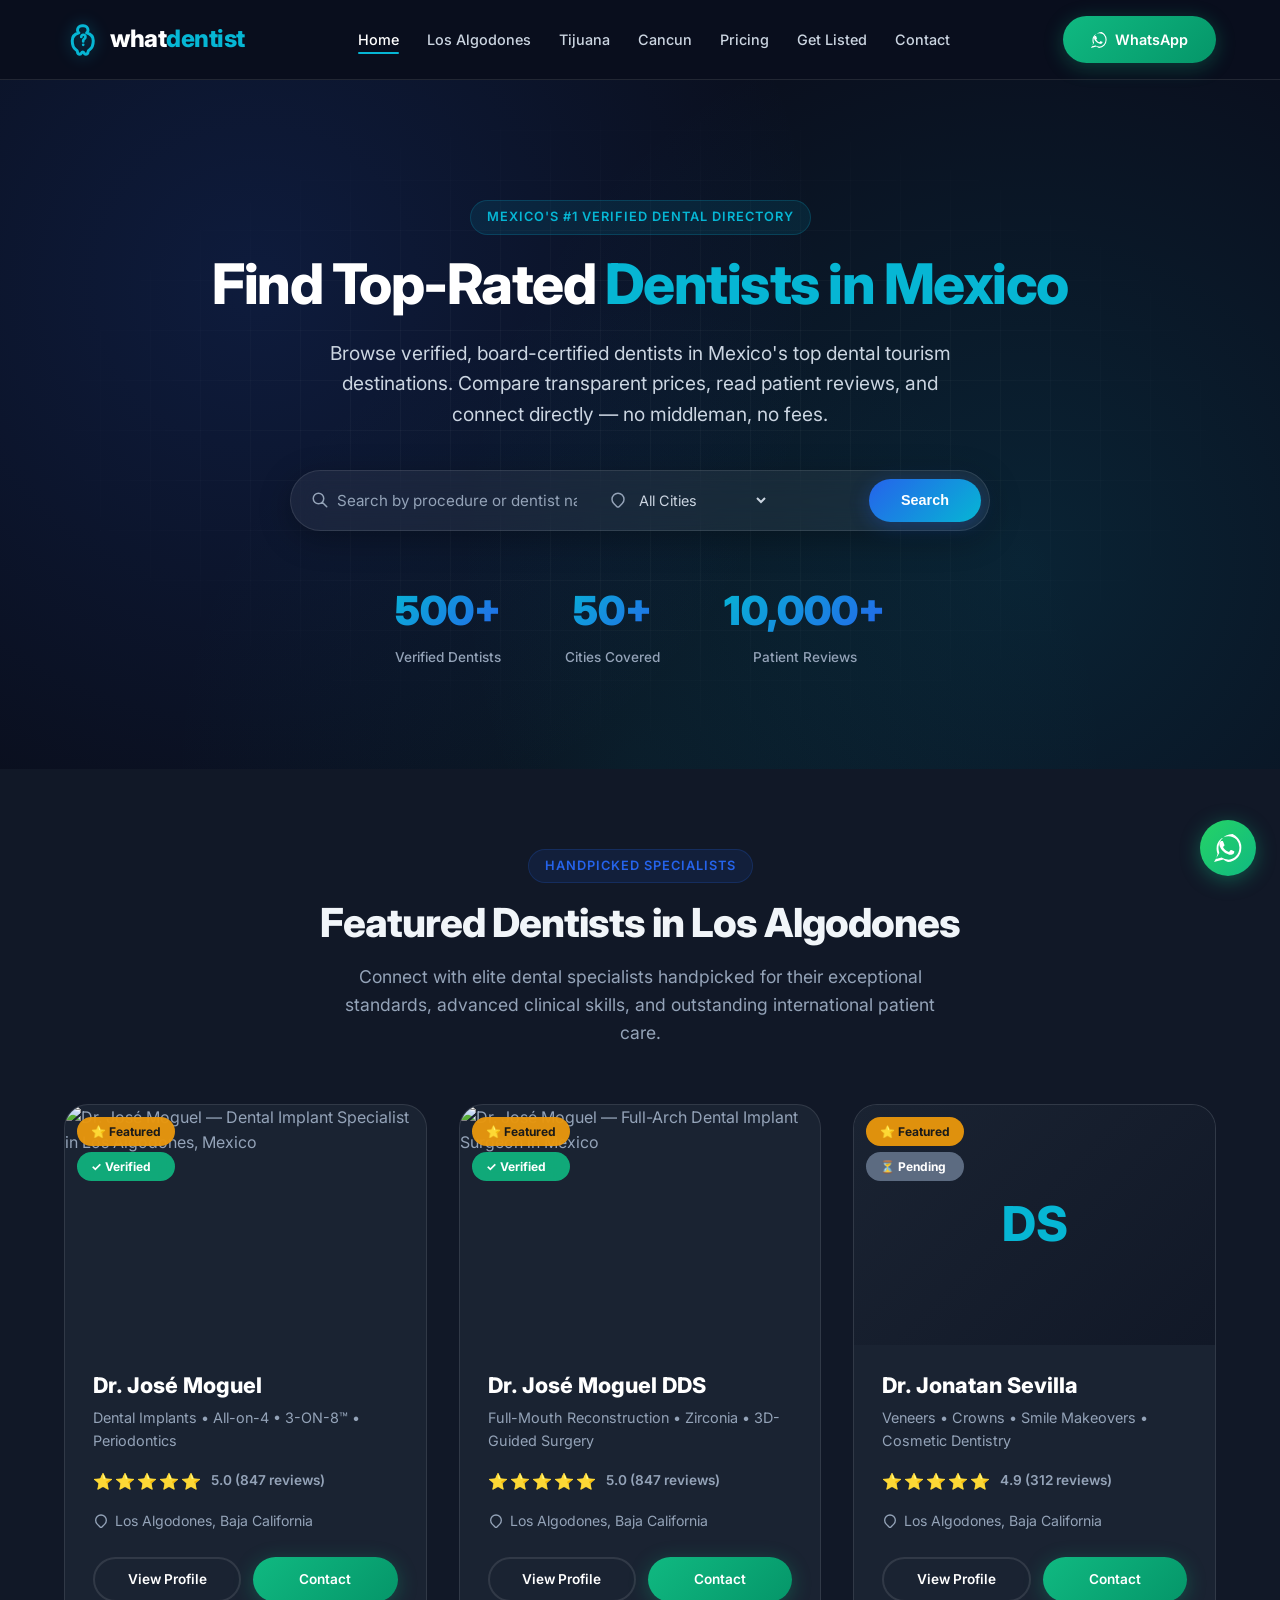
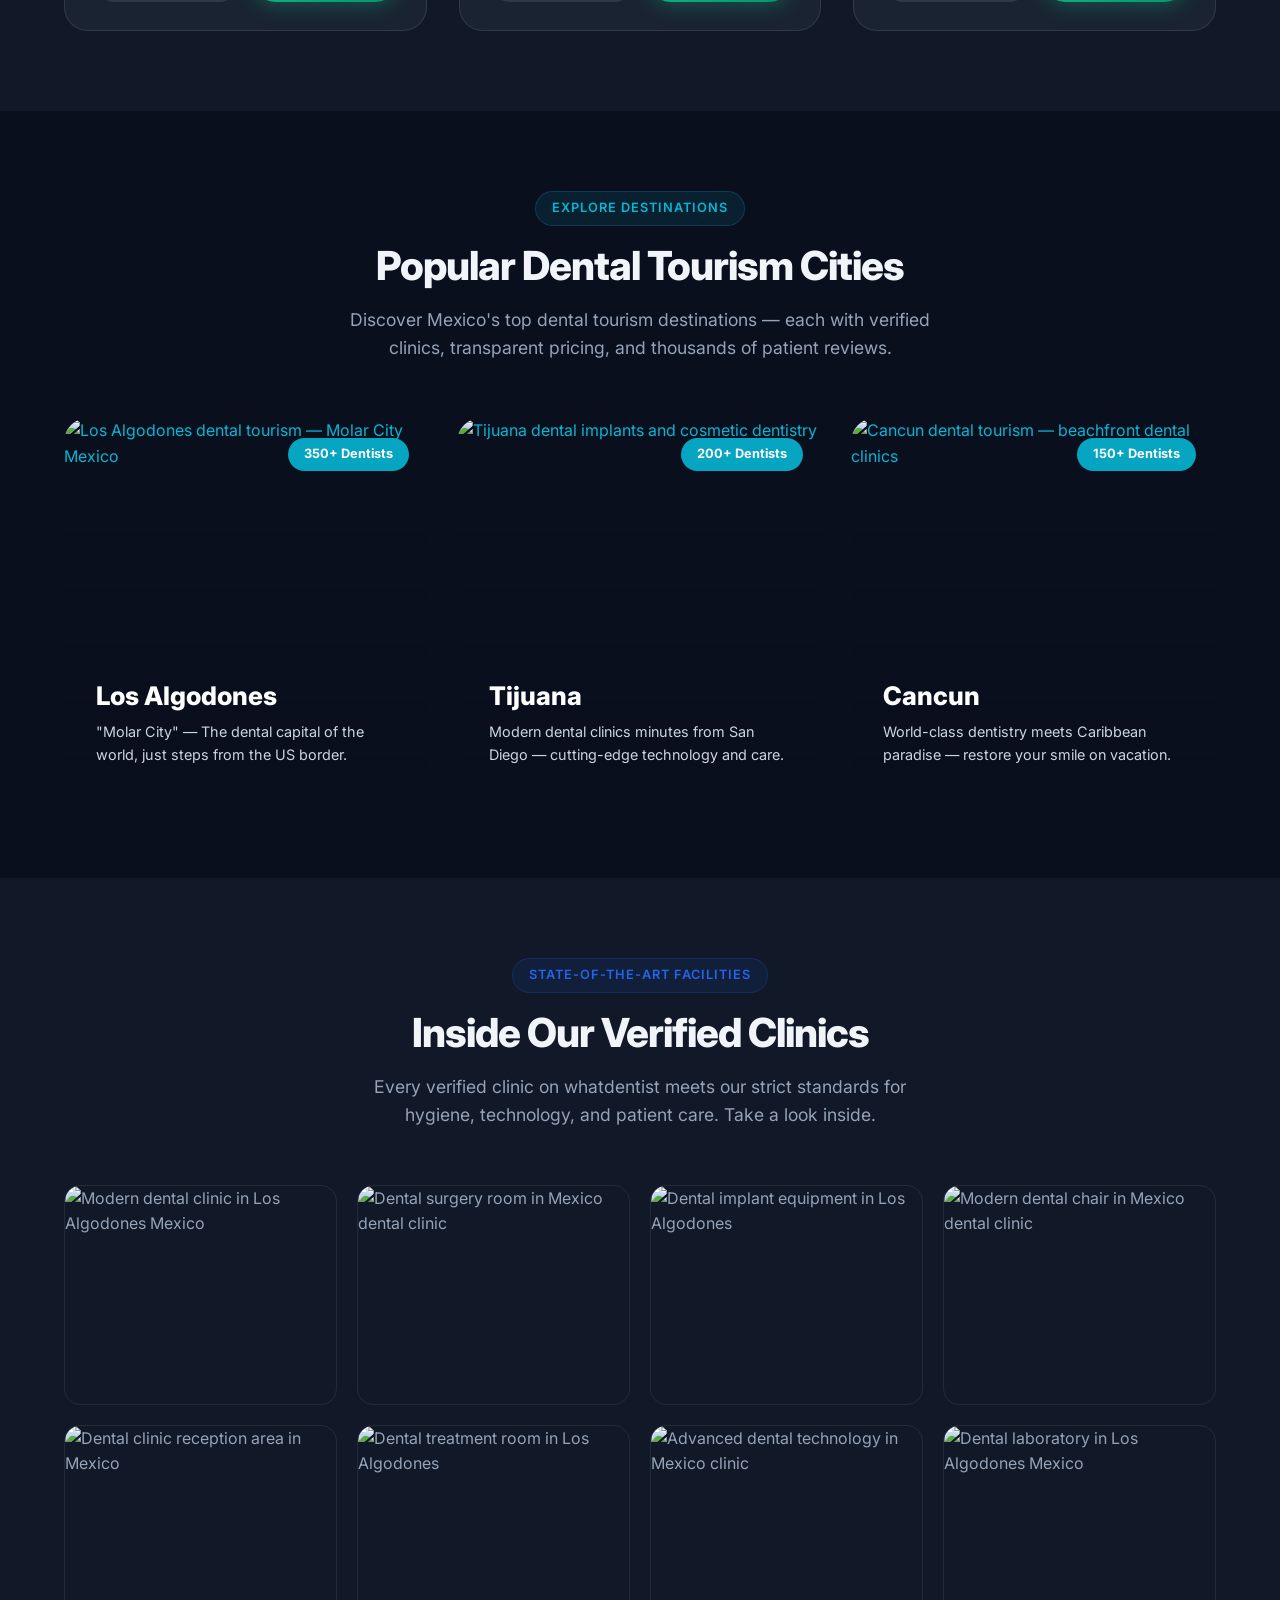
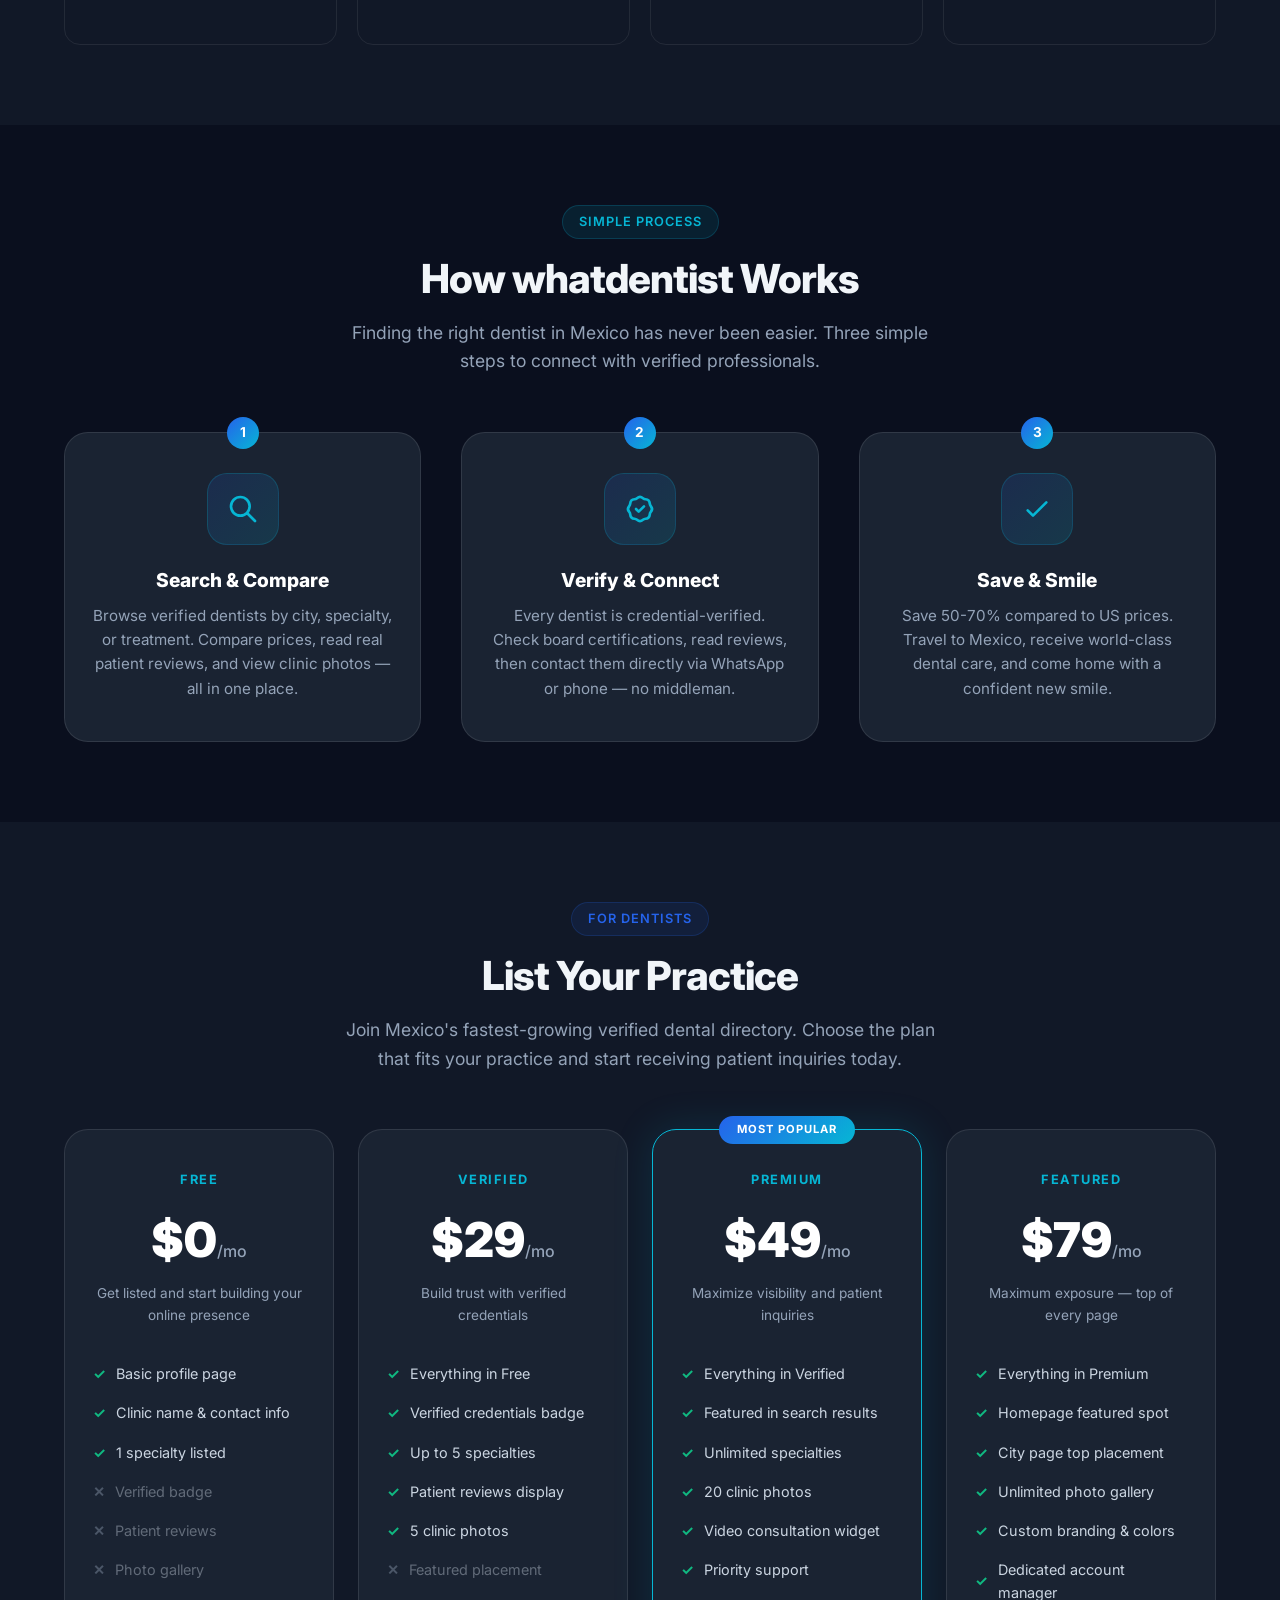
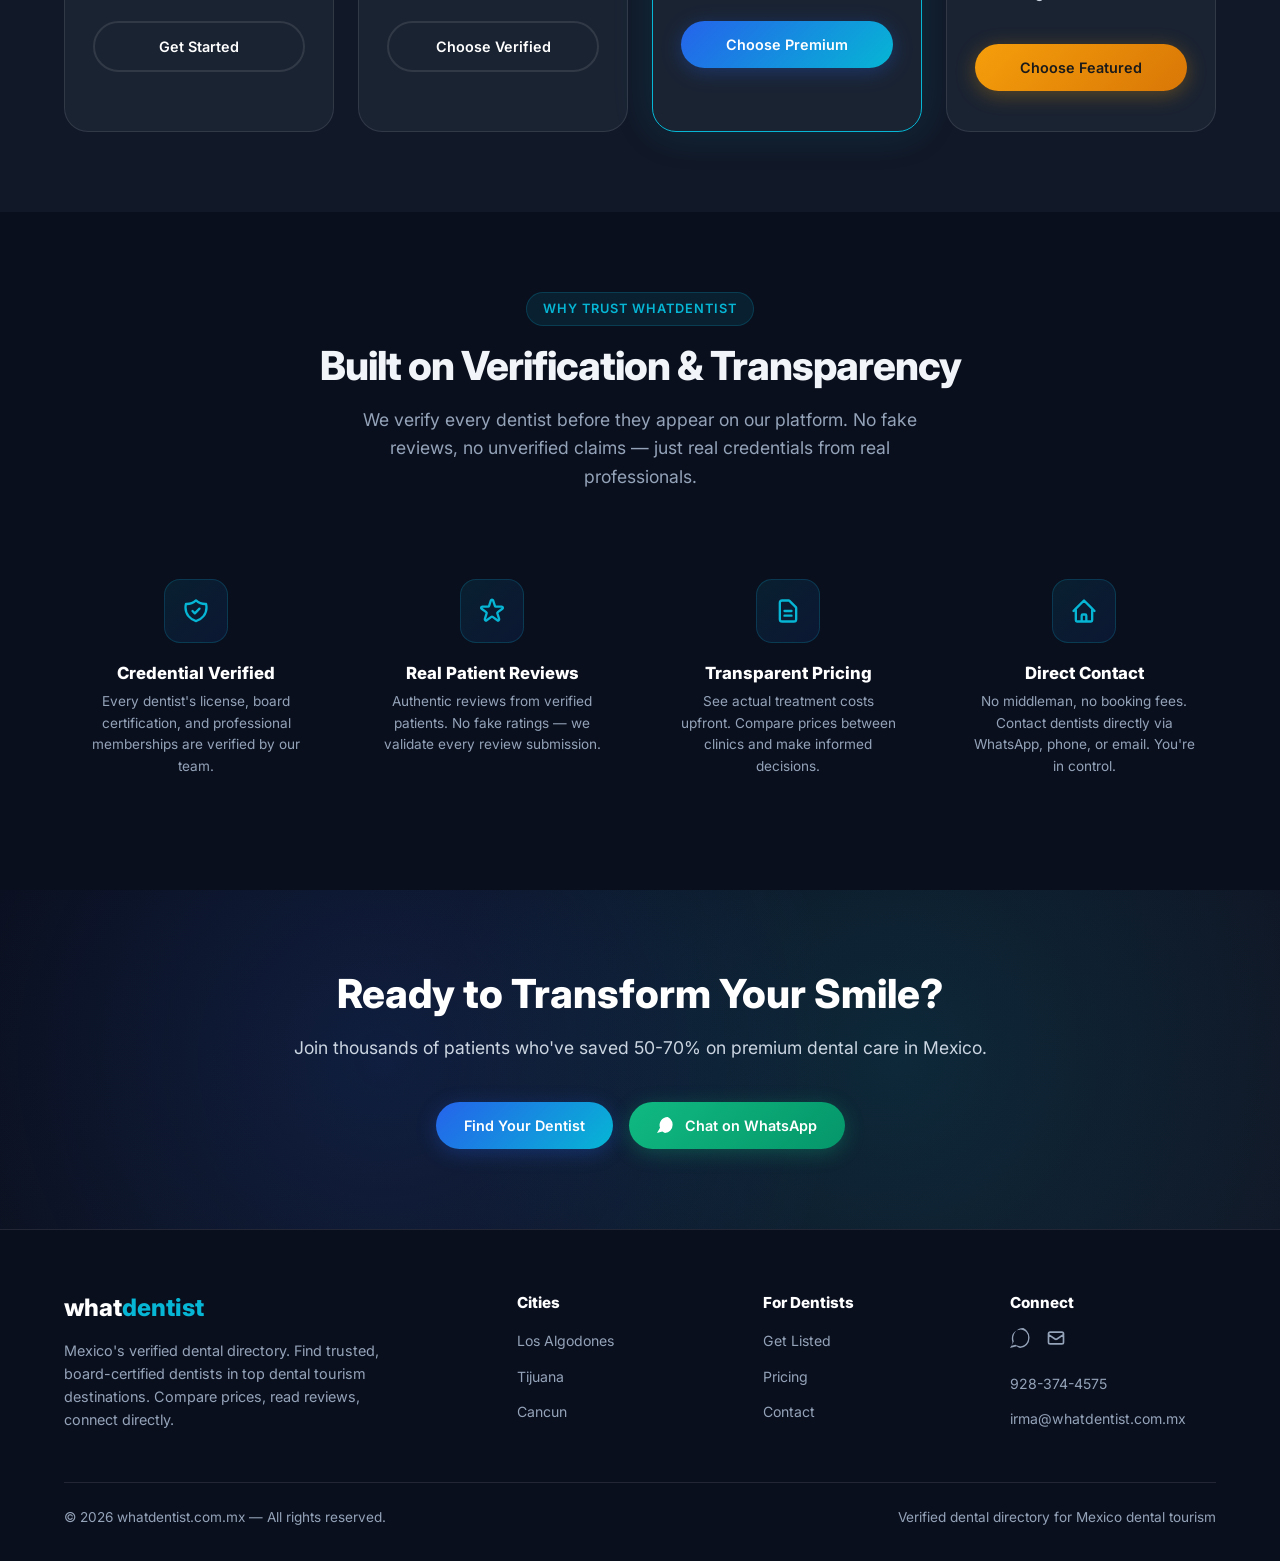
==== commit 004677e5: "fix: cache-bust CSS to force Vercel CDN update" ====
--- a/index.html
+++ b/index.html
@@ -16,7 +16,7 @@
   
   <link rel="preconnect" href="https://fonts.googleapis.com">
   <link rel="preconnect" href="https://fonts.gstatic.com" crossorigin>
-  <link rel="stylesheet" href="/css/styles.css">
+  <link rel="stylesheet" href="/css/styles.css?v=20260726">
   
   <script type="application/ld+json">
   {
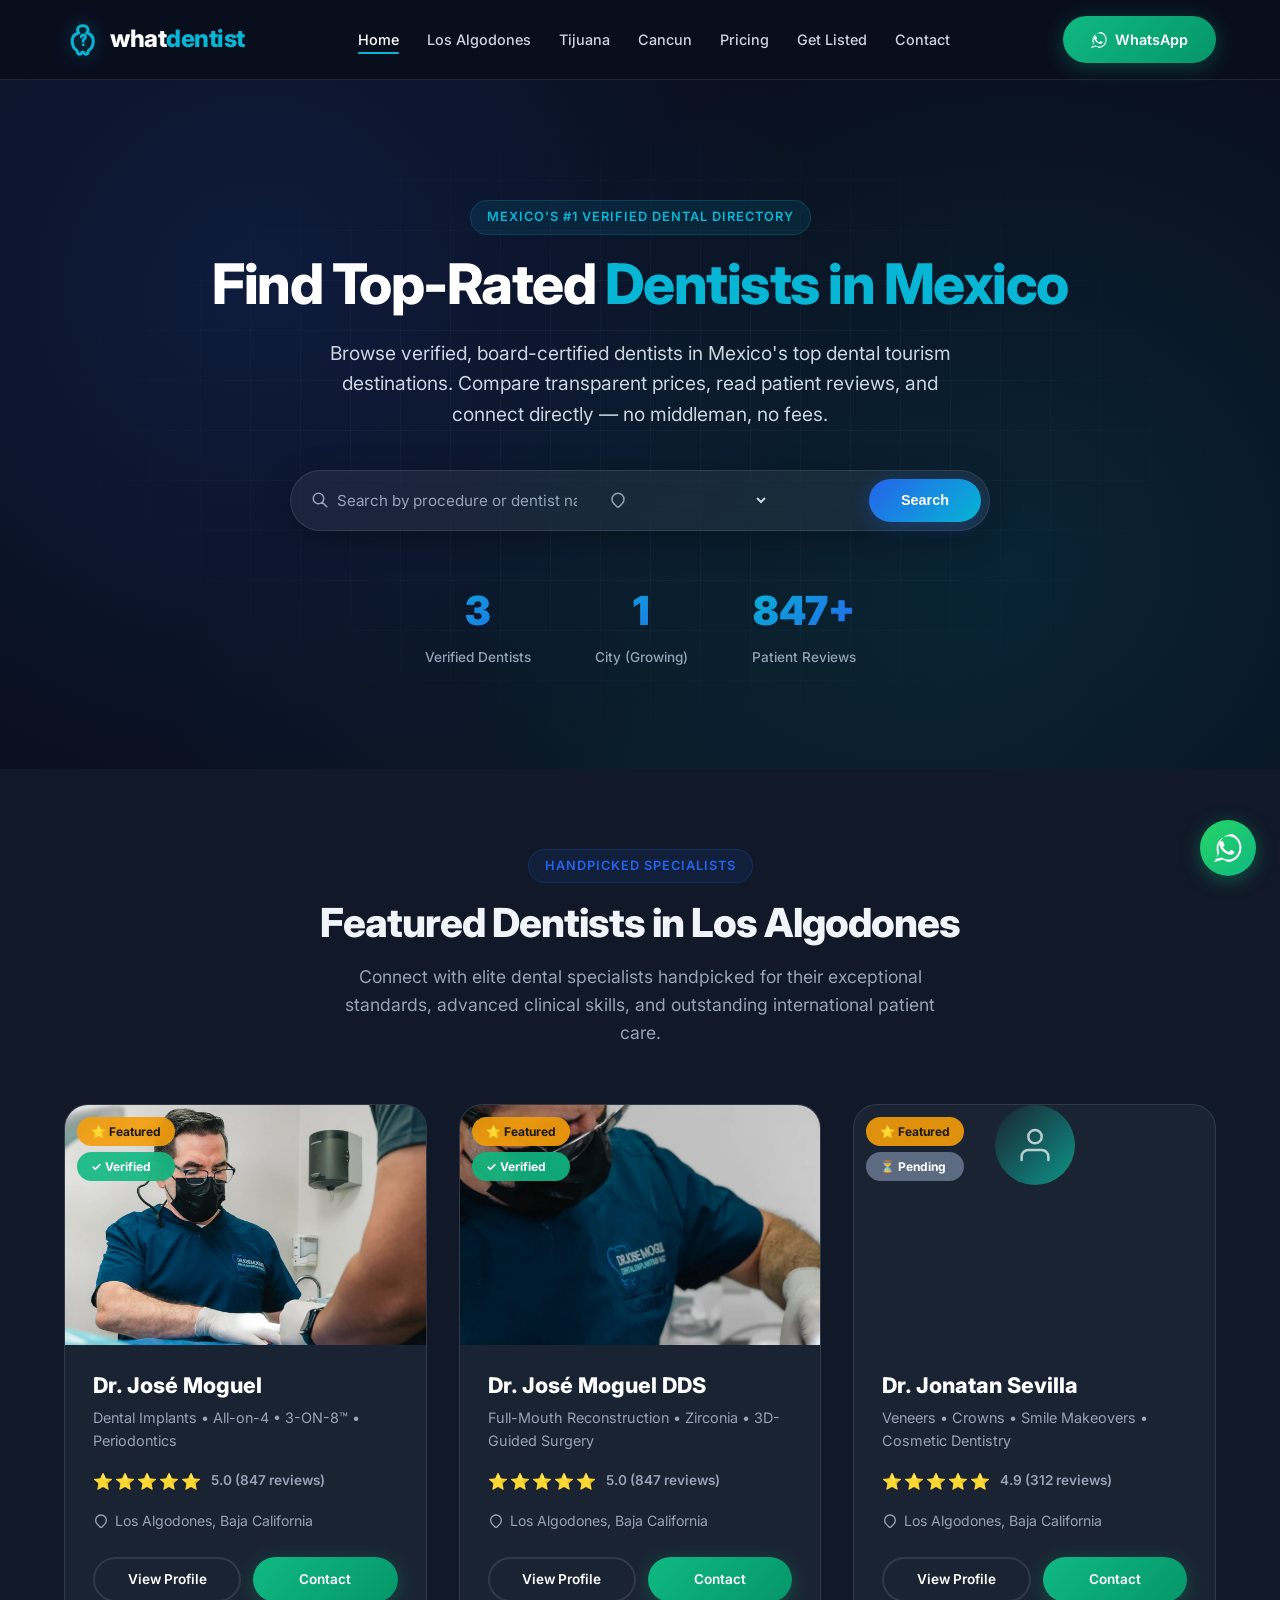
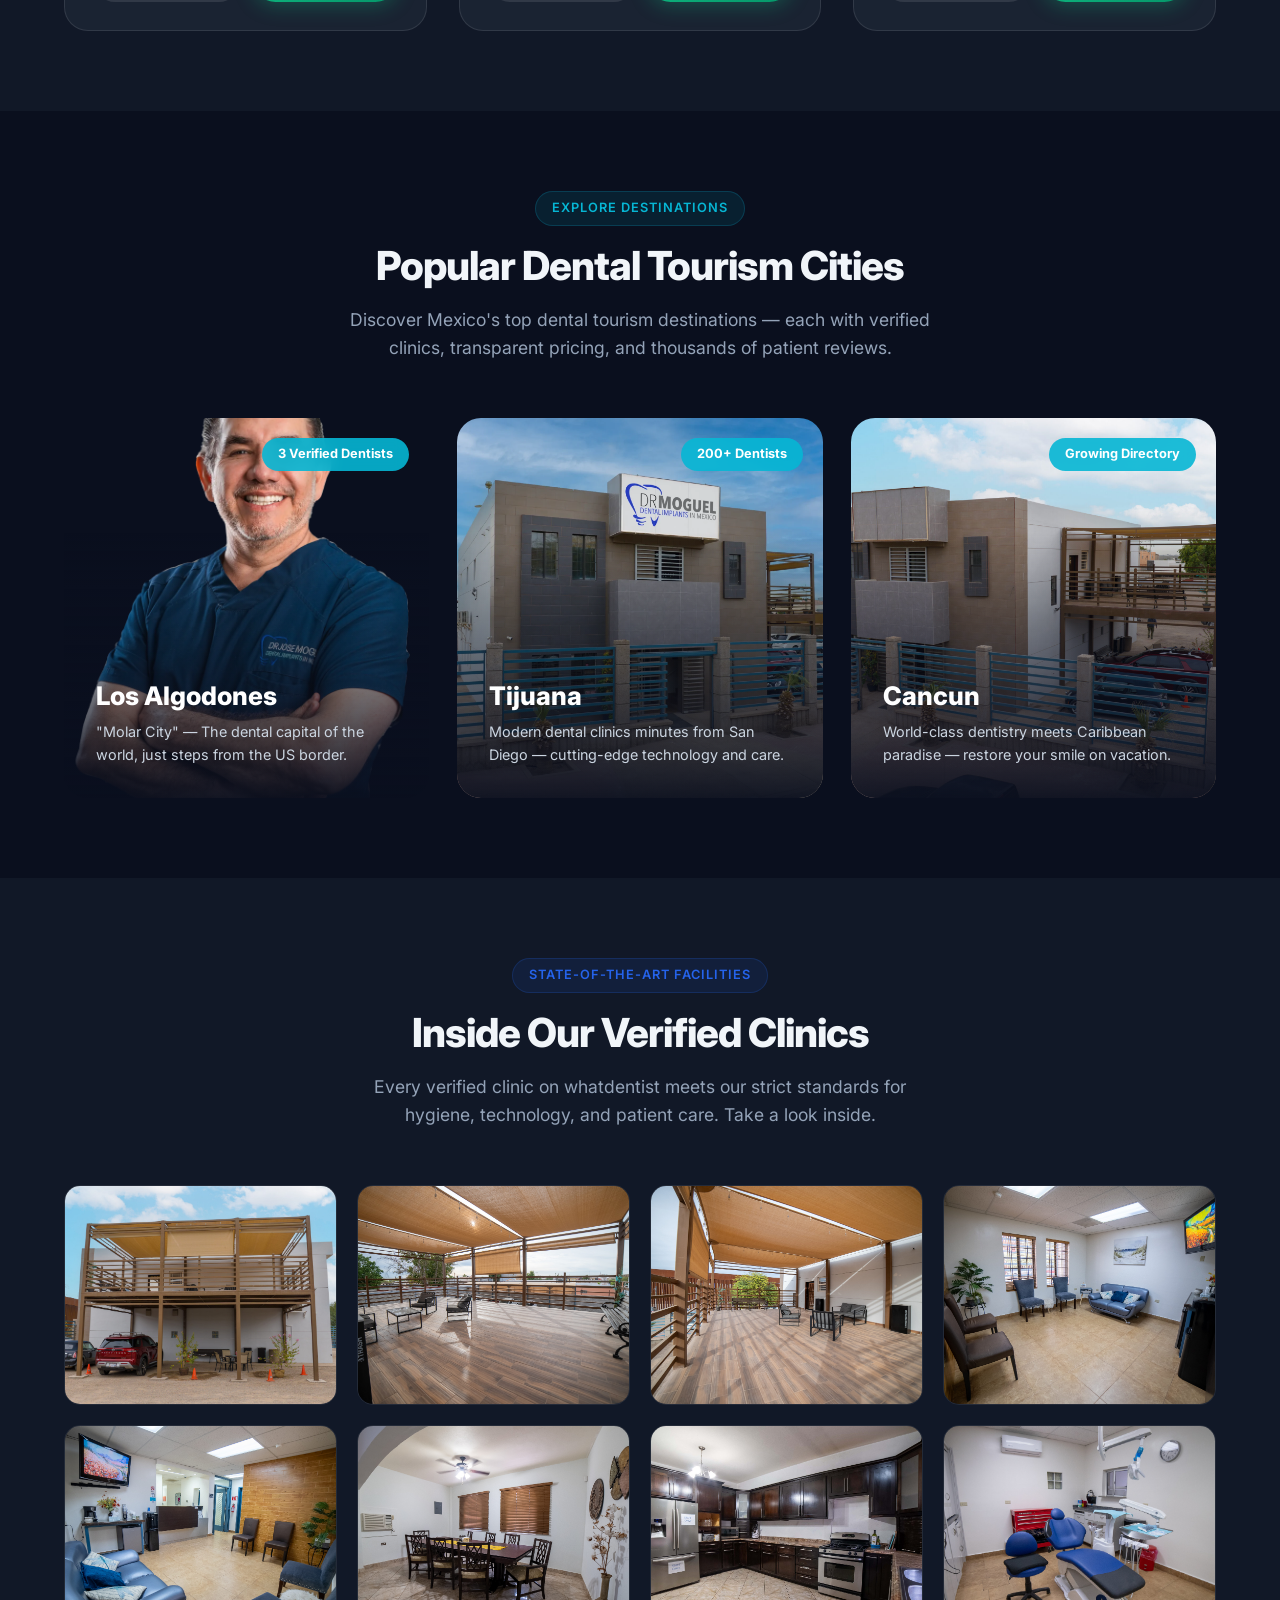
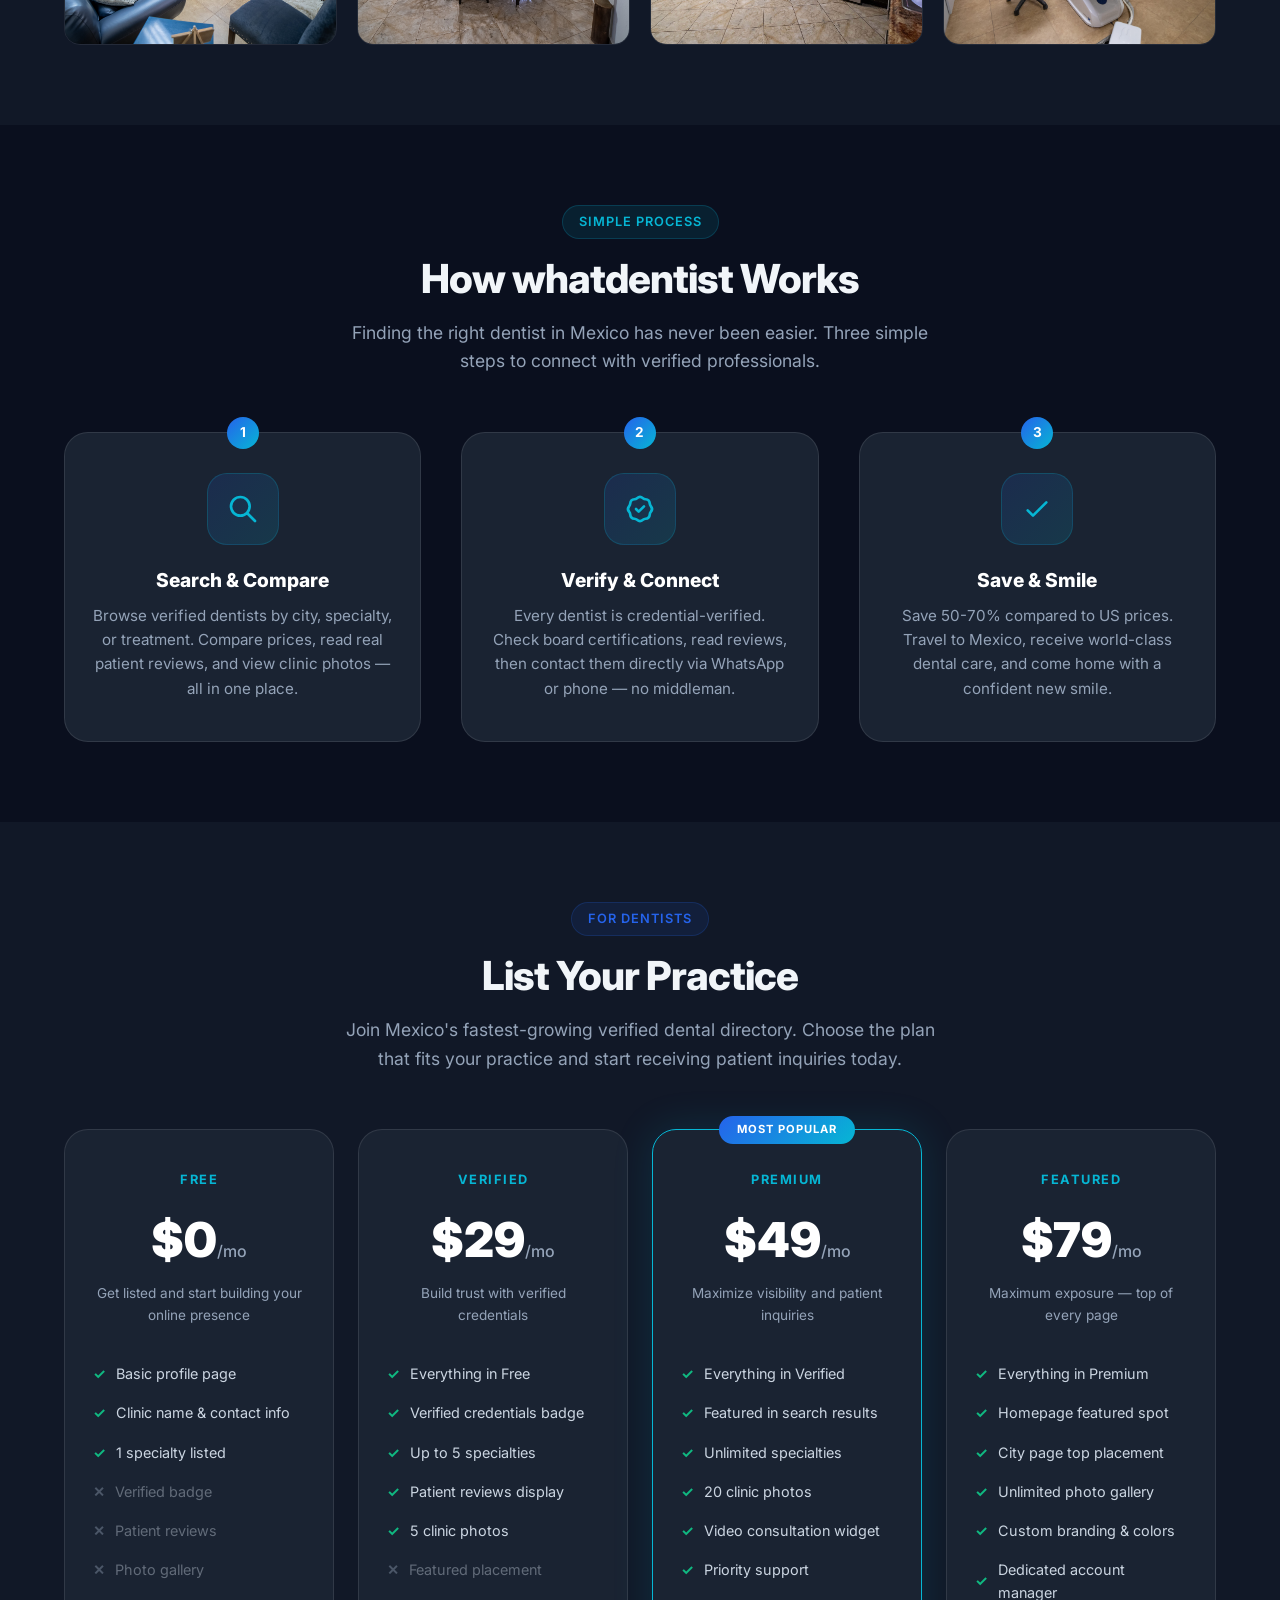
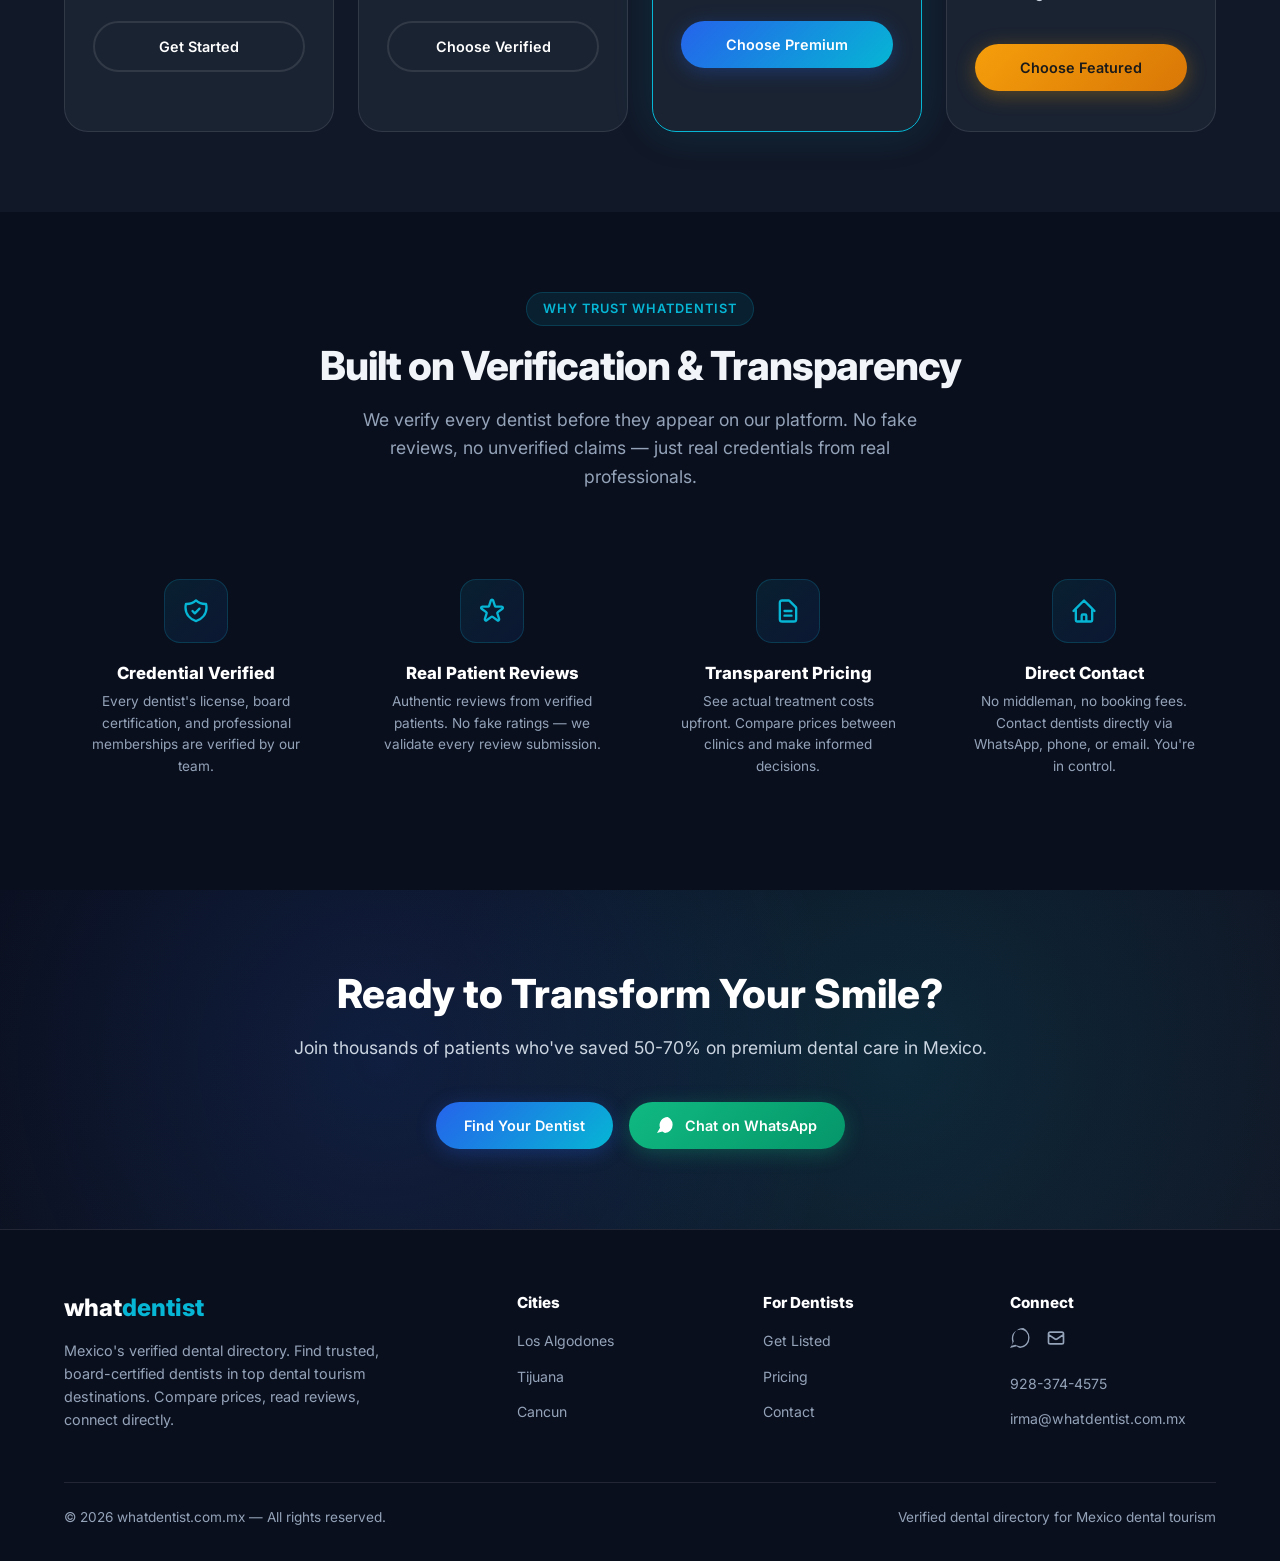
==== commit acf72df5: "Fix: real stats, working search filter, Dr. Sevilla avatar, self-hosted images" ====
--- a/index.html
+++ b/index.html
@@ -85,35 +85,35 @@
           <svg xmlns="http://www.w3.org/2000/svg" fill="none" viewBox="0 0 24 24" stroke="currentColor">
             <path stroke-linecap="round" stroke-linejoin="round" stroke-width="2" d="M21 21l-6-6m2-5a7 7 0 11-14 0 7 7 0 0114 0z" />
           </svg>
-          <input type="text" placeholder="Search by procedure or dentist name...">
+          <input type="text" id="searchInput" placeholder="Search by procedure or dentist name...">
         </div>
         <div class="search-select-wrapper">
           <svg xmlns="http://www.w3.org/2000/svg" fill="none" viewBox="0 0 24 24" stroke="currentColor">
             <path stroke-linecap="round" stroke-linejoin="round" stroke-width="2" d="M17.657 16.657L13.414 20.9a1.998 1.998 0 01-2.827 0l-4.244-4.243a8 8 0 1111.314 0z" />
           </svg>
           <select aria-label="Select City">
-            <option value="">All Cities</option>
+            <option value=""><option value="">All Cities</option></option>
             <option value="los-algodones">Los Algodones</option>
             <option value="tijuana">Tijuana</option>
             <option value="cancun">Cancun</option>
           </select>
         </div>
-        <button type="button" onclick="alert('Search coming soon!')">Search</button>
+        <button type="button" id="searchBtn" onclick="filterDentists()">Search</button>
       </div>
     </div>
     
     <!-- Trust Stats -->
     <div class="hero-stats">
       <div class="stat-item">
-        <div class="stat-num">500+</div>
+        <div class="stat-num">3</div>
         <div class="stat-label">Verified Dentists</div>
       </div>
       <div class="stat-item">
-        <div class="stat-num">50+</div>
-        <div class="stat-label">Cities Covered</div>
+        <div class="stat-num">1</div>
+        <div class="stat-label">City (Growing)</div>
       </div>
       <div class="stat-item">
-        <div class="stat-num">10,000+</div>
+        <div class="stat-num">847+</div>
         <div class="stat-label">Patient Reviews</div>
       </div>
     </div>
@@ -133,7 +133,7 @@
       <!-- Dr. Moguel -->
       <div class="dentist-card">
         <div class="card-img-wrapper">
-          <img src="https://media.base44.com/images/public/6a5301f7d191f37052971c5e/60c736226_DR-MOGUEL-dental-implants-mexico-scaled.webp" alt="Dr. José Moguel — Dental Implant Specialist in Los Algodones, Mexico">
+          <img src="/images/60c736226_DR-MOGUEL-dental-implants-mexico-scaled.webp" alt="Dr. José Moguel — Dental Implant Specialist in Los Algodones, Mexico">
           <div class="badge-container">
             <span class="badge badge-featured">⭐ Featured</span>
             <span class="badge badge-verified">✓ Verified</span>
@@ -162,7 +162,7 @@
       <!-- Dr. Moguel Second Photo -->
       <div class="dentist-card">
         <div class="card-img-wrapper">
-          <img src="https://dentalimplantsdrmoguel.com/wp-content/uploads/2025/12/drmoguel.webp" alt="Dr. José Moguel — Full-Arch Dental Implant Surgeon in Mexico">
+          <img src="/images/drmoguel.webp" alt="Dr. José Moguel — Full-Arch Dental Implant Surgeon in Mexico">
           <div class="badge-container">
             <span class="badge badge-featured">⭐ Featured</span>
             <span class="badge badge-verified">✓ Verified</span>
@@ -191,7 +191,12 @@
       <!-- Dr. Sevilla -->
       <div class="dentist-card">
         <div class="card-img-wrapper">
-          <div class="card-avatar-placeholder"><span>DS</span></div>
+          <div class="card-avatar-placeholder" style="background: linear-gradient(135deg, #1A2332, #0D9488); display: flex; align-items: center; justify-content: center; width: 80px; height: 80px; border-radius: 50%; margin: 0 auto 16px;">
+              <svg width="40" height="40" viewBox="0 0 24 24" fill="none" stroke="rgba(255,255,255,0.7)" stroke-width="1.5" stroke-linecap="round" stroke-linejoin="round">
+                <path d="M20 21v-2a4 4 0 0 0-4-4H8a4 4 0 0 0-4 4v2"/>
+                <circle cx="12" cy="7" r="4"/>
+              </svg>
+            </div>
           <div class="badge-container">
             <span class="badge badge-featured">⭐ Featured</span>
             <span class="badge badge-pending">⏳ Pending</span>
@@ -231,15 +236,15 @@
     
     <div class="city-grid">
       <a href="/los-algodones" class="city-card">
-        <img src="https://media.base44.com/images/public/6a5301f7d191f37052971c5e/7483864c6_Dr-Jose-Moguel-Dental-Implant-Expertise-in-Mexico-los-algodones.webp" alt="Los Algodones dental tourism — Molar City Mexico">
-        <span class="city-badge">350+ Dentists</span>
+        <img src="/images/7483864c6_Dr-Jose-Moguel-Dental-Implant-Expertise-in-Mexico-los-algodones.webp" alt="Los Algodones dental tourism — Molar City Mexico">
+        <span class="city-badge">3 Verified Dentists</span>
         <div class="city-overlay">
           <h3>Los Algodones</h3>
           <p>"Molar City" — The dental capital of the world, just steps from the US border.</p>
         </div>
       </a>
       <a href="/tijuana" class="city-card">
-        <img src="https://dentalimplantsdrmoguel.com/wp-content/uploads/2025/06/1-scaled.webp" alt="Tijuana dental implants and cosmetic dentistry">
+        <img src="/images/1-scaled.webp" alt="Tijuana dental implants and cosmetic dentistry">
         <span class="city-badge">200+ Dentists</span>
         <div class="city-overlay">
           <h3>Tijuana</h3>
@@ -247,8 +252,8 @@
         </div>
       </a>
       <a href="/cancun" class="city-card">
-        <img src="https://dentalimplantsdrmoguel.com/wp-content/uploads/2025/06/2-scaled.jpg" alt="Cancun dental tourism — beachfront dental clinics">
-        <span class="city-badge">150+ Dentists</span>
+        <img src="/images/2-scaled.jpg" alt="Cancun dental tourism — beachfront dental clinics">
+        <span class="city-badge">Growing Directory</span>
         <div class="city-overlay">
           <h3>Cancun</h3>
           <p>World-class dentistry meets Caribbean paradise — restore your smile on vacation.</p>
@@ -269,28 +274,28 @@
     
     <div style="display: grid; grid-template-columns: repeat(4, 1fr); gap: 20px; margin-top: 48px;">
       <div style="border-radius: 16px; overflow: hidden; height: 220px; border: 1px solid rgba(255,255,255,0.08); transition: all 0.4s ease;">
-        <img src="https://dentalimplantsdrmoguel.com/wp-content/uploads/2025/06/3-scaled.jpg" alt="Modern dental clinic in Los Algodones Mexico" style="width:100%; height:100%; object-fit:cover; transition:transform 0.5s ease;" onmouseover="this.style.transform='scale(1.08)'" onmouseout="this.style.transform='scale(1)'">
-      </div>
-      <div style="border-radius: 16px; overflow: hidden; height: 220px; border: 1px solid rgba(255,255,255,0.08); transition: all 0.4s ease;">
-        <img src="https://dentalimplantsdrmoguel.com/wp-content/uploads/2025/06/4-scaled.jpg" alt="Dental surgery room in Mexico dental clinic" style="width:100%; height:100%; object-fit:cover; transition:transform 0.5s ease;" onmouseover="this.style.transform='scale(1.08)'" onmouseout="this.style.transform='scale(1)'">
-      </div>
-      <div style="border-radius: 16px; overflow: hidden; height: 220px; border: 1px solid rgba(255,255,255,0.08); transition: all 0.4s ease;">
-        <img src="https://dentalimplantsdrmoguel.com/wp-content/uploads/2025/06/5-scaled.jpg" alt="Dental implant equipment in Los Algodones" style="width:100%; height:100%; object-fit:cover; transition:transform 0.5s ease;" onmouseover="this.style.transform='scale(1.08)'" onmouseout="this.style.transform='scale(1)'">
-      </div>
-      <div style="border-radius: 16px; overflow: hidden; height: 220px; border: 1px solid rgba(255,255,255,0.08); transition: all 0.4s ease;">
-        <img src="https://dentalimplantsdrmoguel.com/wp-content/uploads/2025/06/6-scaled.jpg" alt="Modern dental chair in Mexico dental clinic" style="width:100%; height:100%; object-fit:cover; transition:transform 0.5s ease;" onmouseover="this.style.transform='scale(1.08)'" onmouseout="this.style.transform='scale(1)'">
-      </div>
-      <div style="border-radius: 16px; overflow: hidden; height: 220px; border: 1px solid rgba(255,255,255,0.08); transition: all 0.4s ease;">
-        <img src="https://dentalimplantsdrmoguel.com/wp-content/uploads/2025/06/7-scaled.jpg" alt="Dental clinic reception area in Mexico" style="width:100%; height:100%; object-fit:cover; transition:transform 0.5s ease;" onmouseover="this.style.transform='scale(1.08)'" onmouseout="this.style.transform='scale(1)'">
-      </div>
-      <div style="border-radius: 16px; overflow: hidden; height: 220px; border: 1px solid rgba(255,255,255,0.08); transition: all 0.4s ease;">
-        <img src="https://dentalimplantsdrmoguel.com/wp-content/uploads/2025/06/8-scaled.jpg" alt="Dental treatment room in Los Algodones" style="width:100%; height:100%; object-fit:cover; transition:transform 0.5s ease;" onmouseover="this.style.transform='scale(1.08)'" onmouseout="this.style.transform='scale(1)'">
-      </div>
-      <div style="border-radius: 16px; overflow: hidden; height: 220px; border: 1px solid rgba(255,255,255,0.08); transition: all 0.4s ease;">
-        <img src="https://dentalimplantsdrmoguel.com/wp-content/uploads/2025/06/9-scaled.jpg" alt="Advanced dental technology in Mexico clinic" style="width:100%; height:100%; object-fit:cover; transition:transform 0.5s ease;" onmouseover="this.style.transform='scale(1.08)'" onmouseout="this.style.transform='scale(1)'">
-      </div>
-      <div style="border-radius: 16px; overflow: hidden; height: 220px; border: 1px solid rgba(255,255,255,0.08); transition: all 0.4s ease;">
-        <img src="https://dentalimplantsdrmoguel.com/wp-content/uploads/2025/06/10-scaled.jpg" alt="Dental laboratory in Los Algodones Mexico" style="width:100%; height:100%; object-fit:cover; transition:transform 0.5s ease;" onmouseover="this.style.transform='scale(1.08)'" onmouseout="this.style.transform='scale(1)'">
+        <img src="/images/3-scaled.jpg" alt="Modern dental clinic in Los Algodones Mexico" style="width:100%; height:100%; object-fit:cover; transition:transform 0.5s ease;" onmouseover="this.style.transform='scale(1.08)'" onmouseout="this.style.transform='scale(1)'">
+      </div>
+      <div style="border-radius: 16px; overflow: hidden; height: 220px; border: 1px solid rgba(255,255,255,0.08); transition: all 0.4s ease;">
+        <img src="/images/4-scaled.jpg" alt="Dental surgery room in Mexico dental clinic" style="width:100%; height:100%; object-fit:cover; transition:transform 0.5s ease;" onmouseover="this.style.transform='scale(1.08)'" onmouseout="this.style.transform='scale(1)'">
+      </div>
+      <div style="border-radius: 16px; overflow: hidden; height: 220px; border: 1px solid rgba(255,255,255,0.08); transition: all 0.4s ease;">
+        <img src="/images/5-scaled.jpg" alt="Dental implant equipment in Los Algodones" style="width:100%; height:100%; object-fit:cover; transition:transform 0.5s ease;" onmouseover="this.style.transform='scale(1.08)'" onmouseout="this.style.transform='scale(1)'">
+      </div>
+      <div style="border-radius: 16px; overflow: hidden; height: 220px; border: 1px solid rgba(255,255,255,0.08); transition: all 0.4s ease;">
+        <img src="/images/6-scaled.jpg" alt="Modern dental chair in Mexico dental clinic" style="width:100%; height:100%; object-fit:cover; transition:transform 0.5s ease;" onmouseover="this.style.transform='scale(1.08)'" onmouseout="this.style.transform='scale(1)'">
+      </div>
+      <div style="border-radius: 16px; overflow: hidden; height: 220px; border: 1px solid rgba(255,255,255,0.08); transition: all 0.4s ease;">
+        <img src="/images/7-scaled.jpg" alt="Dental clinic reception area in Mexico" style="width:100%; height:100%; object-fit:cover; transition:transform 0.5s ease;" onmouseover="this.style.transform='scale(1.08)'" onmouseout="this.style.transform='scale(1)'">
+      </div>
+      <div style="border-radius: 16px; overflow: hidden; height: 220px; border: 1px solid rgba(255,255,255,0.08); transition: all 0.4s ease;">
+        <img src="/images/8-scaled.jpg" alt="Dental treatment room in Los Algodones" style="width:100%; height:100%; object-fit:cover; transition:transform 0.5s ease;" onmouseover="this.style.transform='scale(1.08)'" onmouseout="this.style.transform='scale(1)'">
+      </div>
+      <div style="border-radius: 16px; overflow: hidden; height: 220px; border: 1px solid rgba(255,255,255,0.08); transition: all 0.4s ease;">
+        <img src="/images/9-scaled.jpg" alt="Advanced dental technology in Mexico clinic" style="width:100%; height:100%; object-fit:cover; transition:transform 0.5s ease;" onmouseover="this.style.transform='scale(1.08)'" onmouseout="this.style.transform='scale(1)'">
+      </div>
+      <div style="border-radius: 16px; overflow: hidden; height: 220px; border: 1px solid rgba(255,255,255,0.08); transition: all 0.4s ease;">
+        <img src="/images/10-scaled.jpg" alt="Dental laboratory in Los Algodones Mexico" style="width:100%; height:100%; object-fit:cover; transition:transform 0.5s ease;" onmouseover="this.style.transform='scale(1.08)'" onmouseout="this.style.transform='scale(1)'">
       </div>
     </div>
   </div>
@@ -538,5 +543,42 @@
   </svg>
 </a>
 
+
+<script>
+function filterDentists() {
+  const query = document.getElementById('searchInput').value.toLowerCase().trim();
+  const city = document.getElementById('cityFilter').value.toLowerCase().trim();
+  const cards = document.querySelectorAll('.dentist-card');
+  let found = false;
+  
+  cards.forEach(card => {
+    const name = (card.querySelector('h3')?.textContent || '').toLowerCase();
+    const specialty = (card.querySelector('.dentist-specialty')?.textContent || '').toLowerCase();
+    const location = (card.querySelector('.dentist-location')?.textContent || '').toLowerCase();
+    const text = name + ' ' + specialty + ' ' + location;
+    
+    const matchesQuery = !query || text.includes(query);
+    const matchesCity = !city || location.includes(city);
+    
+    if (matchesQuery && matchesCity) {
+      card.style.display = '';
+      found = true;
+    } else {
+      card.style.display = 'none';
+    }
+  });
+  
+  // Scroll to results
+  if (query || city) {
+    document.querySelector('.dentist-grid')?.scrollIntoView({ behavior: 'smooth', block: 'start' });
+  }
+}
+
+// Also trigger on Enter key
+document.getElementById('searchInput')?.addEventListener('keypress', function(e) {
+  if (e.key === 'Enter') filterDentists();
+});
+</script>
+
 </body>
 </html>
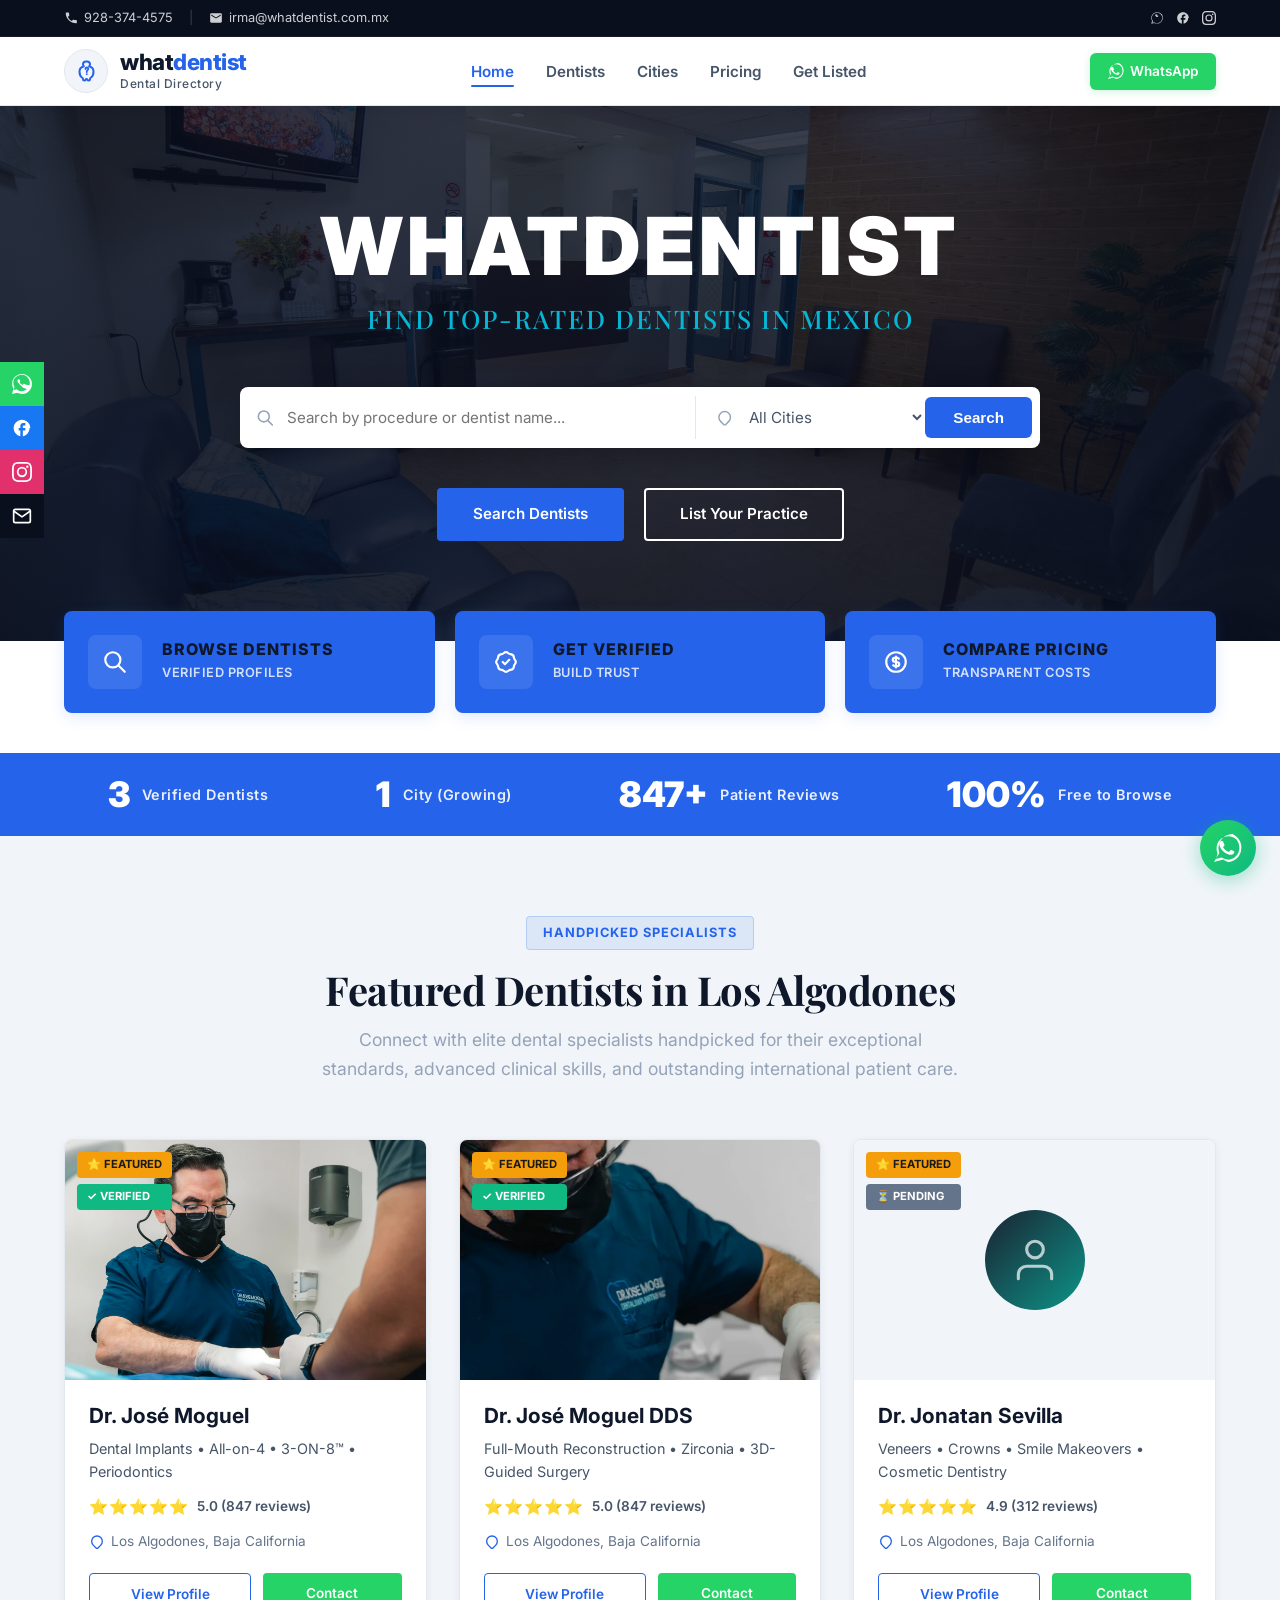
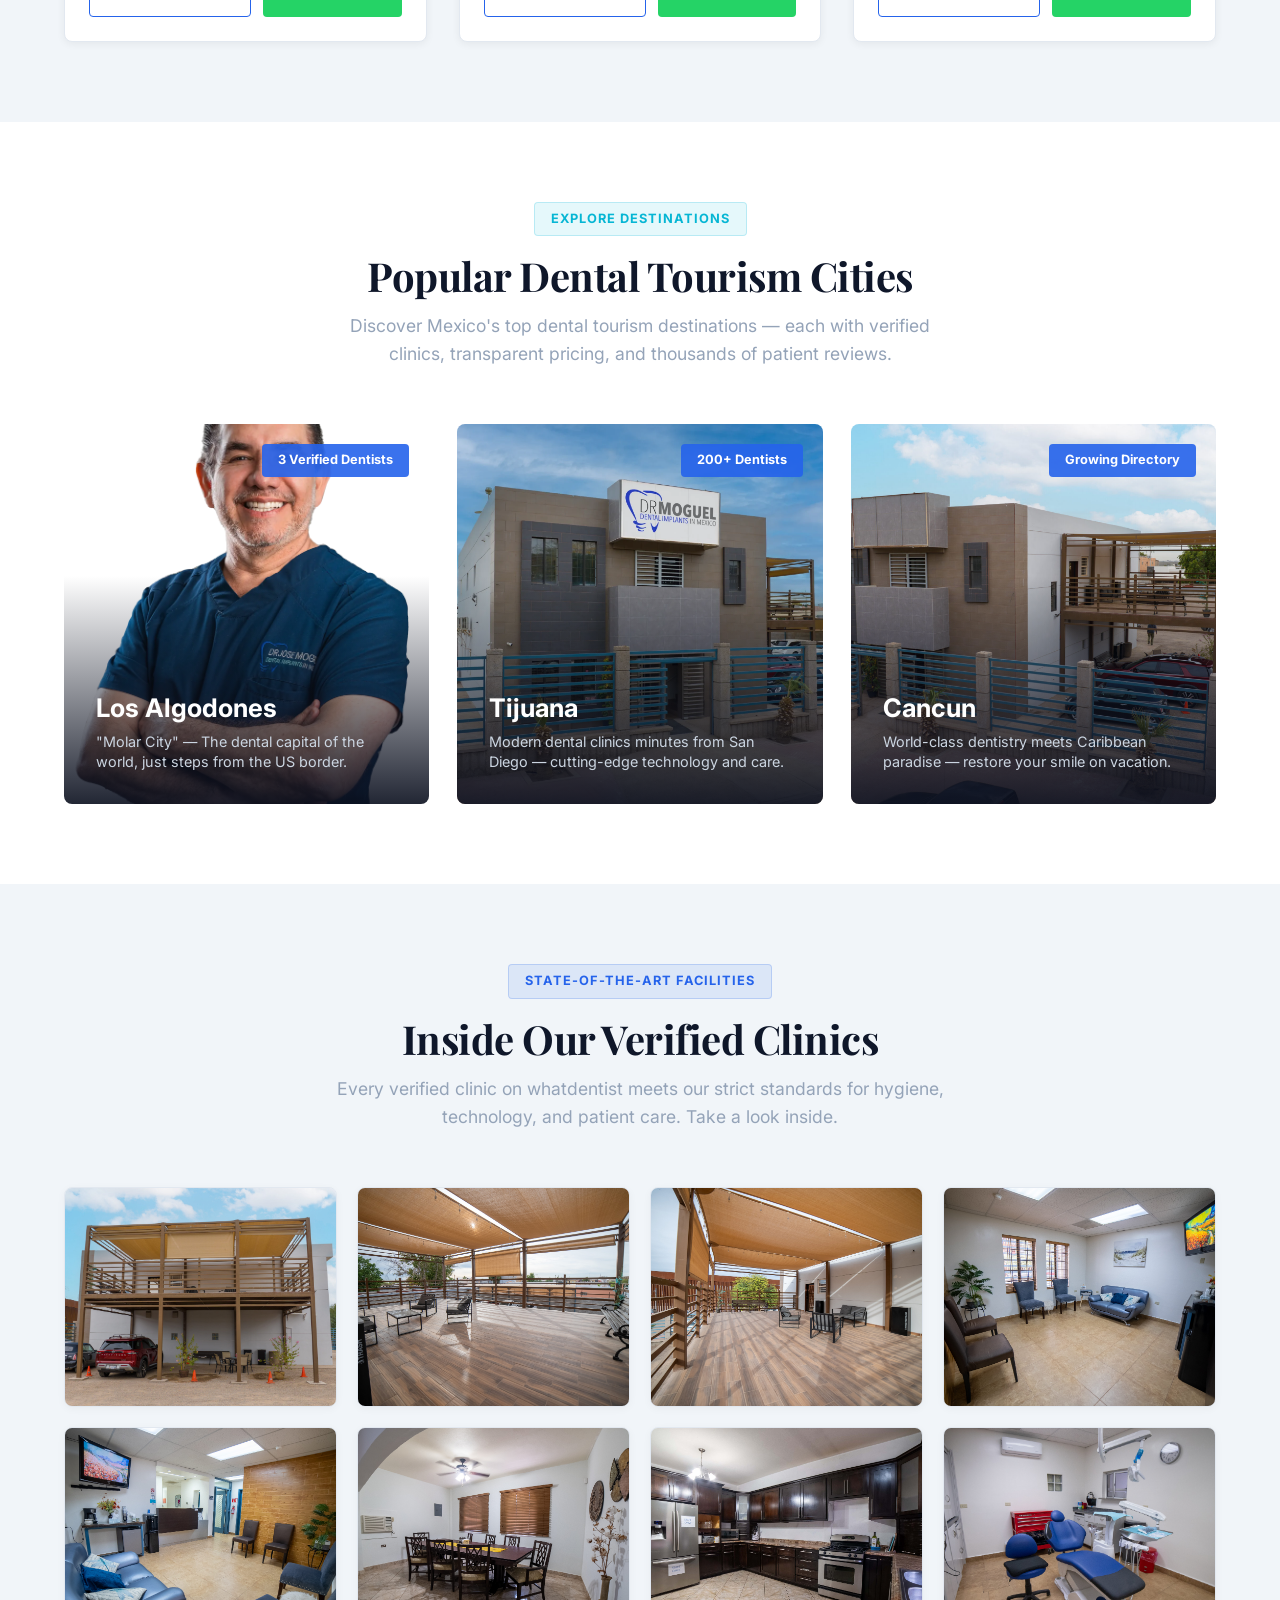
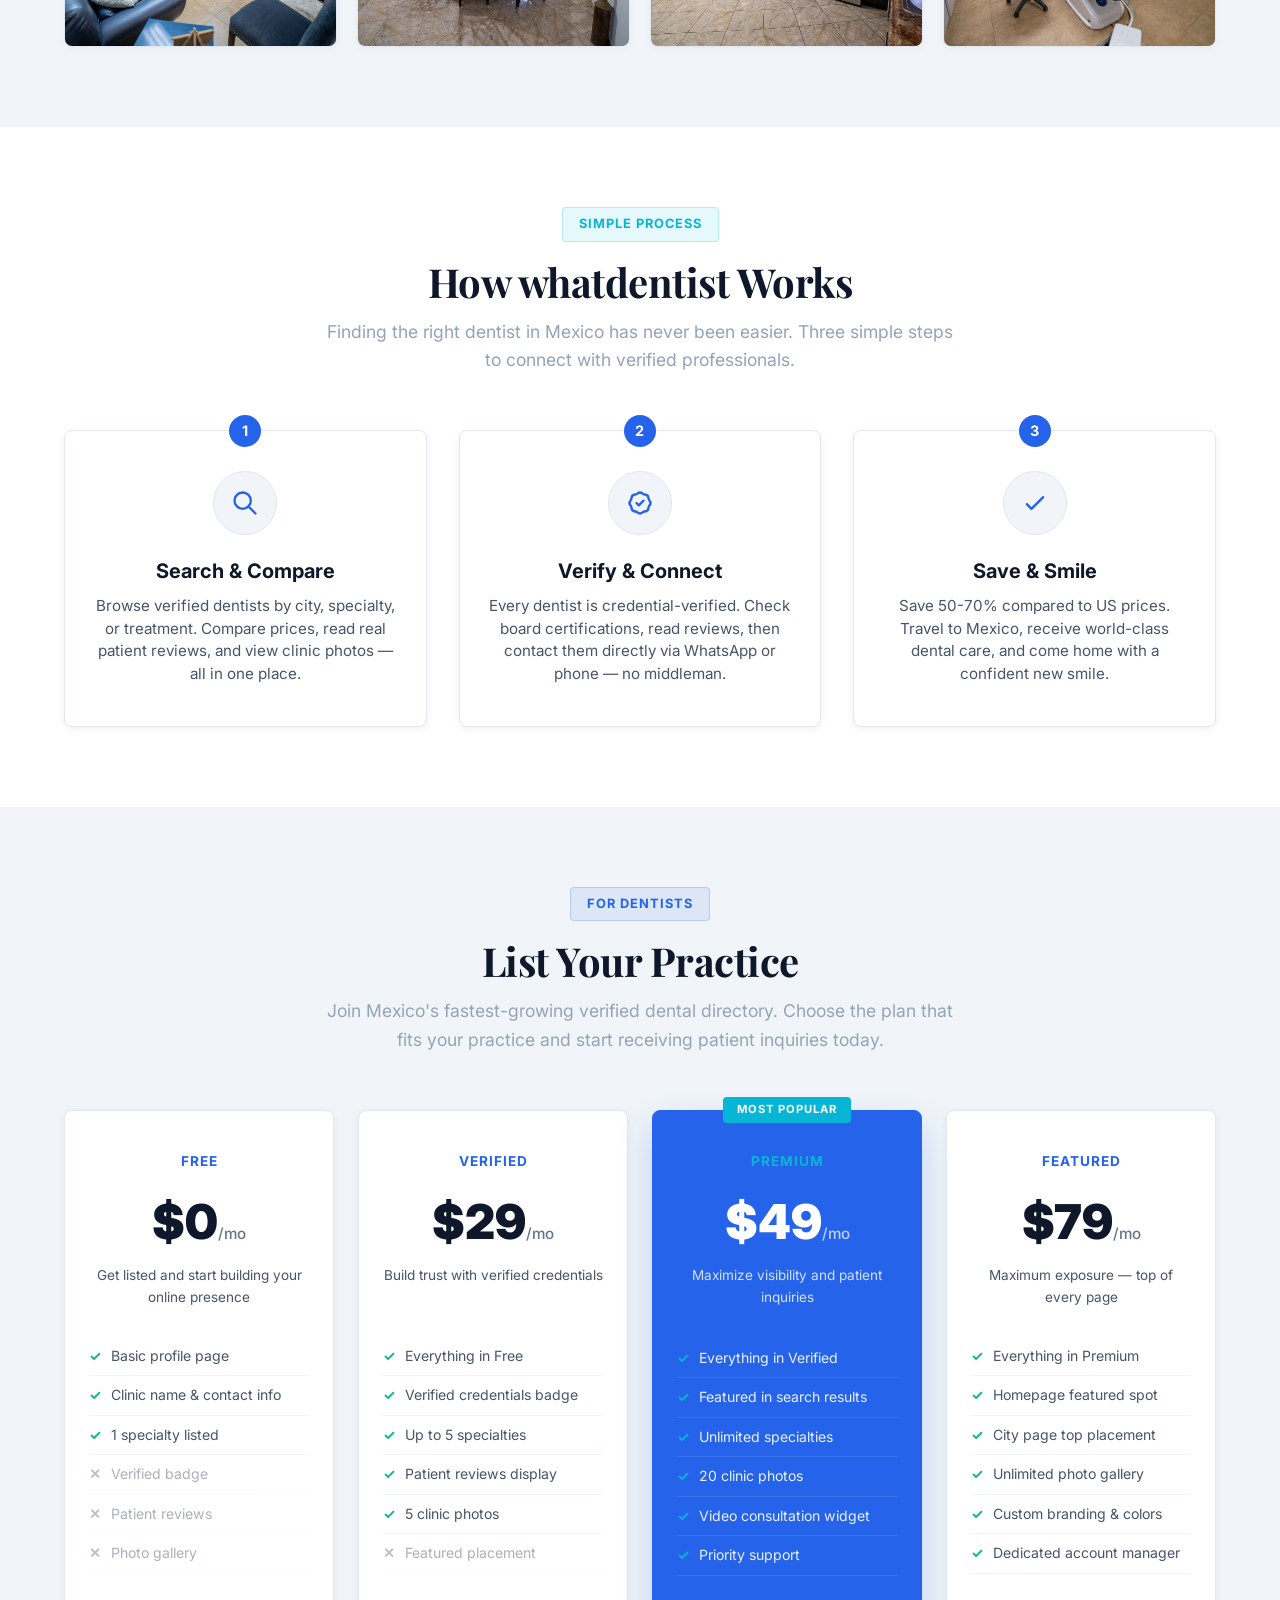
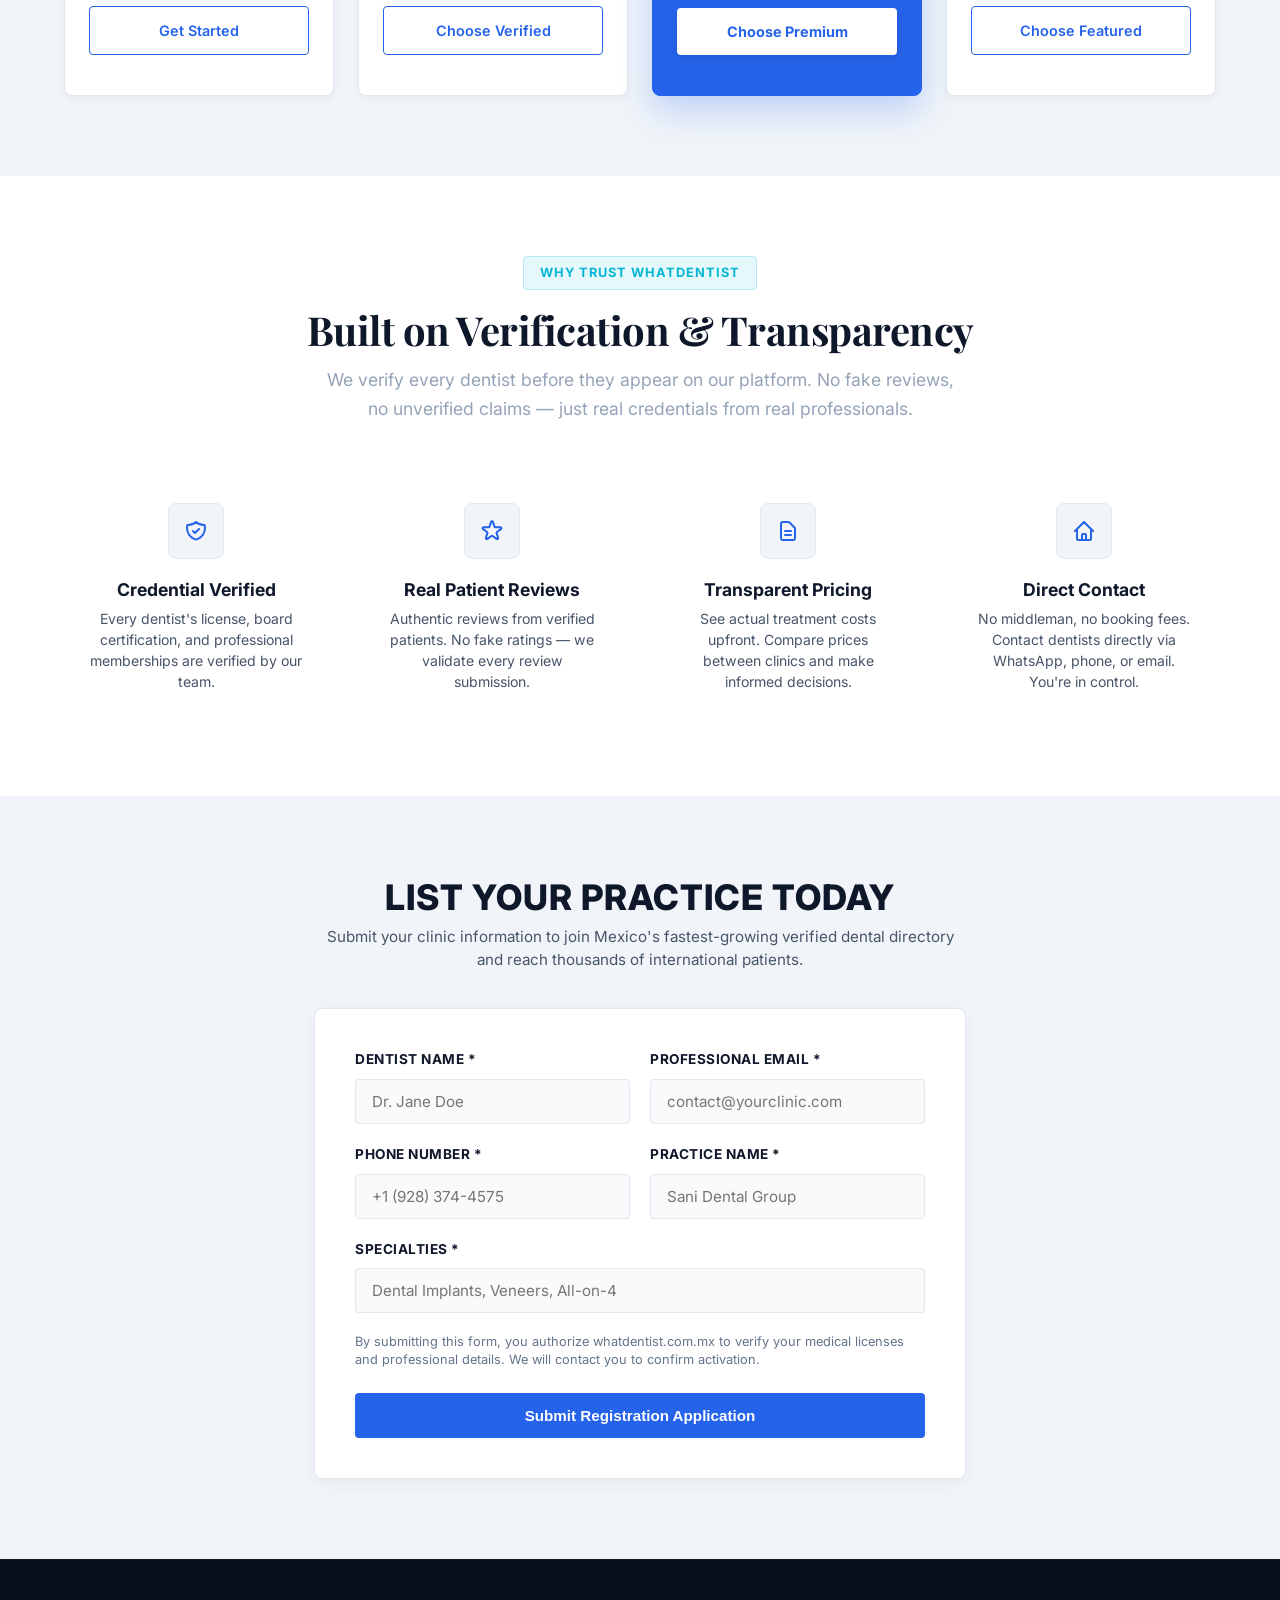
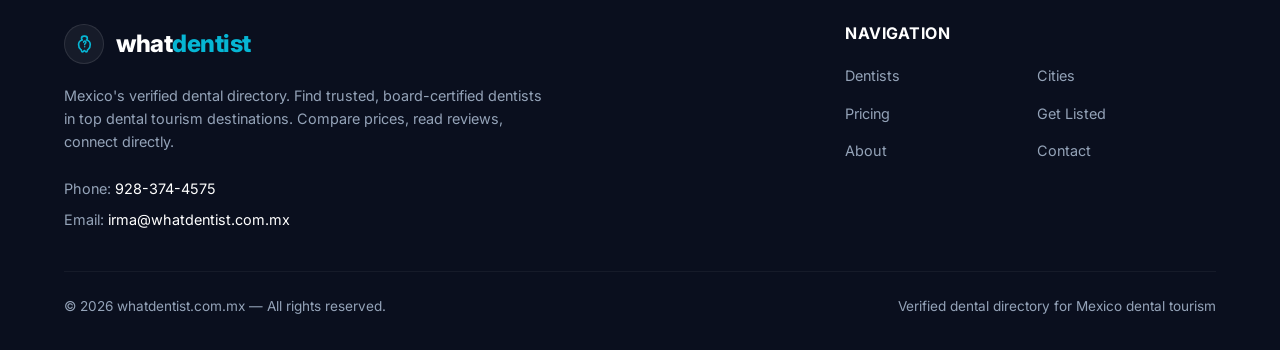
==== commit 2b47a19b: "Redesign: realtor-inspired clean aesthetic — social sidebar, feature panels, clean cards, SEO preser" ====
--- a/index.html
+++ b/index.html
@@ -35,34 +35,95 @@
 </head>
 <body>
 
-<!-- Glassmorphism Sticky Header -->
-<header>
-  <div class="header-inner">
+<!-- FIXED LEFT SOCIAL SIDEBAR -->
+<div class="fixed-social-sidebar">
+  <a href="https://wa.me/19283744575" class="social-item whatsapp" aria-label="WhatsApp" target="_blank">
+    <svg xmlns="http://www.w3.org/2000/svg" viewBox="0 0 24 24" fill="currentColor">
+      <path d="M.057 24l1.687-6.163c-1.041-1.804-1.588-3.849-1.587-5.946C.06 5.348 5.397.01 12.008.01c3.202.001 6.212 1.246 8.477 3.513 2.262 2.268 3.507 5.28 3.505 8.484-.004 6.657-5.34 11.997-11.953 11.997-2.005-.001-3.973-.5-5.739-1.453L0 24zm6.59-4.846c1.6.95 3.188 1.449 4.825 1.451 5.436 0 9.86-4.37 9.864-9.799.002-2.63-1.023-5.101-2.885-6.967C16.528 2.012 14.056.993 11.437.993c-5.41 0-9.821 4.382-9.824 9.813 0 1.71.474 3.374 1.375 4.814l-.993 3.627 3.731-.977z"/>
+      <path d="M15.97 12.515c-.244-.122-1.44-.711-1.663-.794-.223-.083-.385-.122-.547.122-.163.244-.63.794-.772.956-.142.162-.284.183-.528.061-.244-.122-1.03-.38-1.962-1.21-.725-.568-1.214-1.27-1.356-1.514-.142-.244-.015-.376.107-.497.111-.11.244-.265.365-.397.122-.133.163-.224.244-.376.082-.153.04-.285-.02-.407-.06-.122-.548-1.32-.75-1.808-.198-.477-.397-.413-.547-.413-.142-.002-.304-.002-.466-.002-.162 0-.426.061-.649.284-.223.224-.852.834-.852 2.035 0 1.2 1.44 2.36 1.64 2.502.203.143 2.834 4.327 6.865 6.069.96.415 1.71.663 2.293.847.964.305 1.842.263 2.537.132.772-.143 2.376-.976 2.712-1.921.334-.945.334-1.758.233-1.92-.1-.163-.365-.245-.609-.367z"/>
+    </svg>
+  </a>
+  <a href="https://facebook.com" class="social-item facebook" aria-label="Facebook" target="_blank">
+    <svg xmlns="http://www.w3.org/2000/svg" viewBox="0 0 24 24" fill="currentColor">
+      <path d="M22 12c0-5.52-4.48-10-10-10S2 6.48 2 12c0 4.84 3.44 8.87 8 9.8V15H8v-3h2V9.5C10 7.57 11.57 6 13.5 6H16v3h-2c-.55 0-1 .45-1 1v2h3v3h-3v6.95c4.56-.93 8-4.96 8-9.75z"/>
+    </svg>
+  </a>
+  <a href="https://instagram.com" class="social-item instagram" aria-label="Instagram" target="_blank">
+    <svg xmlns="http://www.w3.org/2000/svg" viewBox="0 0 24 24" fill="currentColor">
+      <path d="M12 2.163c3.204 0 3.584.012 4.85.07 3.252.148 4.771 1.691 4.919 4.919.058 1.265.069 1.645.069 4.849 0 3.205-.012 3.584-.069 4.849-.149 3.225-1.664 4.771-4.919 4.919-1.266.058-1.644.07-4.85.07-3.204 0-3.584-.012-4.849-.07-3.26-.149-4.771-1.699-4.919-4.92-.058-1.265-.07-1.644-.07-4.849 0-3.204.013-3.583.07-4.849.149-3.227 1.664-4.771 4.919-4.919 1.266-.057 1.645-.069 4.849-.069zM12 0C8.741 0 8.333.014 7.053.072 2.695.272.273 2.69.073 7.051.014 8.333 0 8.741 0 12c0 3.259.014 3.668.072 4.948.2 4.358 2.618 6.78 6.98 6.98 1.281.058 1.689.072 4.948.072 3.259 0 3.668-.014 4.948-.072 4.354-.2 6.782-2.618 6.979-6.98.059-1.28.073-1.689.073-4.948 0-3.259-.014-3.667-.072-4.947-.196-4.354-2.617-6.78-6.979-6.98C15.668.014 15.259 0 12 0zm0 5.838a6.162 6.162 0 1 0 0 12.324 6.162 6.162 0 0 0 0-12.324zM12 16a4.162 4.162 0 1 1 0-8.324 4.162 4.162 0 0 1 0 8.324zm6.406-11.845a1.44 1.44 0 1 0 0 2.881 1.44 1.44 0 0 0 0-2.881z"/>
+    </svg>
+  </a>
+  <a href="mailto:irma@whatdentist.com.mx" class="social-item email" aria-label="Email">
+    <svg xmlns="http://www.w3.org/2000/svg" viewBox="0 0 24 24" fill="none" stroke="currentColor" stroke-width="2" stroke-linecap="round" stroke-linejoin="round">
+      <path d="M4 4h16c1.1 0 2 .9 2 2v12c0 1.1-.9 2-2 2H4c-1.1 0-2-.9-2-2V6c0-1.1.9-2 2-2z"/>
+      <polyline points="22,6 12,13 2,6"/>
+    </svg>
+  </a>
+</div>
+
+<!-- TOP UTILITY BAR -->
+<div class="top-utility-bar">
+  <div class="container top-utility-inner">
+    <div class="utility-contact">
+      <a href="tel:+19283744575">
+        <svg xmlns="http://www.w3.org/2000/svg" viewBox="0 0 24 24" fill="currentColor">
+          <path d="M20.01 15.38c-1.23 0-2.42-.2-3.53-.56a.977.977 0 0 0-1.01.24l-2.2 2.2c-2.83-1.44-5.15-4.24-6.59-7.09l2.2-2.2c.28-.27.36-.67.25-1.02C8.79 5.84 8.59 4.65 8.59 3.42c0-.55-.45-1-1-1H4.01c-.55 0-1 .45-1 1C3.01 13.48 11.13 21 21 21c.55 0 1-.45 1-1v-3.62c0-.55-.45-1-1-1z"/>
+        </svg>
+        928-374-4575
+      </a>
+      <span class="divider">|</span>
+      <a href="mailto:irma@whatdentist.com.mx">
+        <svg xmlns="http://www.w3.org/2000/svg" viewBox="0 0 24 24" fill="currentColor">
+          <path d="M20 4H4c-1.1 0-1.99.9-1.99 2L2 18c0 1.1.9 2 2 2h16c1.1 0 2-.9 2-2V6c0-1.1-.9-2-2-2zm0 4l-8 5-8-5V6l8 5 8-5v2z"/>
+        </svg>
+        irma@whatdentist.com.mx
+      </a>
+    </div>
+    <div class="utility-social">
+      <a href="https://wa.me/19283744575" target="_blank" aria-label="WhatsApp">
+        <svg xmlns="http://www.w3.org/2000/svg" viewBox="0 0 24 24" fill="currentColor"><path d="M12.012 2.25c-5.382 0-9.762 4.38-9.762 9.762 0 1.72.445 3.4 1.288 4.887L2.25 21.75l5.006-1.313c1.442.784 3.067 1.2 4.75 1.202 5.38 0 9.761-4.38 9.761-9.763 0-2.6-.102-5.047-1.96-6.91a9.704 9.704 0 0 0-6.835-2.716zm0 .937c2.35 0 4.56.91 6.224 2.576s2.576 3.873 2.576 6.223c0 4.86-3.955 8.825-8.8 8.825a8.775 8.775 0 0 1-4.498-1.241l-.323-.191-2.977.781.795-2.9-.21-.334A8.776 8.776 0 0 1 3.19 12.012c0-4.86 3.956-8.825 8.822-8.825zm3.55 5.518c-.198-.1-.7-.34-.81-.38-.11-.04-.19-.06-.27.06-.08.12-.31.38-.38.46-.07.08-.14.1-.24.05-.1-.05-.415-.152-.79-.487-.292-.26-.49-.582-.547-.682-.057-.1-.006-.154.044-.204.045-.045.1-.116.15-.174s.067-.1.1-.167c.033-.067.017-.125-.008-.175s-.27-.65-.37-.893c-.097-.236-.197-.204-.27-.204H9.55c-.08 0-.212.03-.323.147-.11.117-.423.414-.423 1.01 0 .596.433 1.173.493 1.253s.853 1.3 2.067 1.826c.29.125.515.2.691.257.29.092.555.08.764.046.233-.035.714-.292.814-.575.1-.283.1-.525.07-.575s-.11-.084-.308-.134z"/></svg>
+      </a>
+      <a href="https://facebook.com" target="_blank" aria-label="Facebook">
+        <svg xmlns="http://www.w3.org/2000/svg" viewBox="0 0 24 24" fill="currentColor"><path d="M22 12c0-5.52-4.48-10-10-10S2 6.48 2 12c0 4.84 3.44 8.87 8 9.8V15H8v-3h2V9.5C10 7.57 11.57 6 13.5 6H16v3h-2c-.55 0-1 .45-1 1v2h3v3h-3v6.95c4.56-.93 8-4.96 8-9.75z"/></svg>
+      </a>
+      <a href="https://instagram.com" target="_blank" aria-label="Instagram">
+        <svg xmlns="http://www.w3.org/2000/svg" viewBox="0 0 24 24" fill="currentColor"><path d="M12 2.163c3.204 0 3.584.012 4.85.07 3.252.148 4.771 1.691 4.919 4.919.058 1.265.069 1.645.069 4.849 0 3.205-.012 3.584-.069 4.849-.149 3.225-1.664 4.771-4.919 4.919-1.266.058-1.644.07-4.85.07-3.204 0-3.584-.012-4.849-.07-3.26-.149-4.771-1.699-4.919-4.92-.058-1.265-.07-1.644-.07-4.849 0-3.204.013-3.583.07-4.849.149-3.227 1.664-4.771 4.919-4.919 1.266-.057 1.645-.069 4.849-.069zM12 0C8.741 0 8.333.014 7.053.072 2.695.272.273 2.69.073 7.051.014 8.333 0 8.741 0 12c0 3.259.014 3.668.072 4.948.2 4.358 2.618 6.78 6.98 6.98 1.281.058 1.689.072 4.948.072 3.259 0 3.668-.014 4.948-.072 4.354-.2 6.782-2.618 6.979-6.98.059-1.28.073-1.689.073-4.948 0-3.259-.014-3.667-.072-4.947-.196-4.354-2.617-6.78-6.979-6.98C15.668.014 15.259 0 12 0zm0 5.838a6.162 6.162 0 1 0 0 12.324 6.162 6.162 0 0 0 0-12.324zM12 16a4.162 4.162 0 1 1 0-8.324 4.162 4.162 0 0 1 0 8.324zm6.406-11.845a1.44 1.44 0 1 0 0 2.881 1.44 1.44 0 0 0 0-2.881z"/></svg>
+      </a>
+    </div>
+  </div>
+</div>
+
+<!-- STICKY HEADER -->
+<header class="sticky-header">
+  <div class="container header-inner">
     <a href="/" class="logo-link">
-      <svg class="logo-icon-svg" viewBox="0 0 24 24" fill="none" xmlns="http://www.w3.org/2000/svg">
-        <path d="M12 2.5C10.3 2.5 9 3.8 9 5.5C9 6.2 9.4 6.8 9.9 7.2C7.5 7.9 5.5 9.8 5.5 12.5C5.5 15.5 6.5 17.5 8 18.5C8.8 19 9 19.5 9 20C9 20.8 9.7 21.5 10.5 21.5C11 21.5 11.4 21.1 11.6 20.7C11.8 20.3 12.1 20 12.5 20C12.9 20 13.2 20.3 13.4 20.7C13.6 21.1 14 21.5 14.5 21.5C15.3 21.5 16 20.8 16 20C16 19.5 16.2 19 17 18.5C18.5 17.5 19.5 15.5 19.5 12.5C19.5 9.8 17.5 7.9 15.1 7.2C15.6 6.8 16 6.2 16 5.5C16 3.8 14.7 2.5 13 2.5H12Z" stroke="currentColor" stroke-width="2" stroke-linejoin="round" fill="none"/>
-        <path d="M11.5 10C11.5 9.2 12.1 8.5 12.9 8.5C13.7 8.5 14.3 9.2 14.3 10C14.3 10.7 13.8 11.1 13.4 11.4C13 11.7 12.8 12.1 12.8 12.5V13" stroke="currentColor" stroke-width="1.8" stroke-linecap="round"/>
-        <circle cx="12.8" cy="15.2" r="0.9" fill="currentColor"/>
-      </svg>
-      <span class="logo">what<span>dentist</span></span>
+      <div class="logo-icon-container">
+        <svg class="logo-icon-svg" viewBox="0 0 24 24" fill="none" xmlns="http://www.w3.org/2000/svg">
+          <path d="M12 2.5C10.3 2.5 9 3.8 9 5.5C9 6.2 9.4 6.8 9.9 7.2C7.5 7.9 5.5 9.8 5.5 12.5C5.5 15.5 6.5 17.5 8 18.5C8.8 19 9 19.5 9 20C9 20.8 9.7 21.5 10.5 21.5C11 21.5 11.4 21.1 11.6 20.7C11.8 20.3 12.1 20 12.5 20C12.9 20 13.2 20.3 13.4 20.7C13.6 21.1 14 21.5 14.5 21.5C15.3 21.5 16 20.8 16 20C16 19.5 16.2 19 17 18.5C18.5 17.5 19.5 15.5 19.5 12.5C19.5 9.8 17.5 7.9 15.1 7.2C15.6 6.8 16 6.2 16 5.5C16 3.8 14.7 2.5 13 2.5H12Z" stroke="currentColor" stroke-width="2" stroke-linejoin="round" fill="none"/>
+          <path d="M11.5 10C11.5 9.2 12.1 8.5 12.9 8.5C13.7 8.5 14.3 9.2 14.3 10C14.3 10.7 13.8 11.1 13.4 11.4C13 11.7 12.8 12.1 12.8 12.5V13" stroke="currentColor" stroke-width="1.8" stroke-linecap="round"/>
+          <circle cx="12.8" cy="15.2" r="0.9" fill="currentColor"/>
+        </svg>
+      </div>
+      <div class="logo-text-wrapper">
+        <span class="logo">what<span>dentist</span></span>
+        <span class="logo-subtitle">Dental Directory</span>
+      </div>
     </a>
     
     <nav id="main-nav">
       <ul>
         <li><a href="/" class="active">Home</a></li>
-        <li><a href="/los-algodones">Los Algodones</a></li>
-        <li><a href="/tijuana">Tijuana</a></li>
-        <li><a href="/cancun">Cancun</a></li>
+        <li><a href="#dentists">Dentists</a></li>
+        <li><a href="#cities">Cities</a></li>
         <li><a href="/pricing">Pricing</a></li>
         <li><a href="/get-listed">Get Listed</a></li>
-        <li><a href="/contact">Contact</a></li>
       </ul>
     </nav>
     
     <div class="header-actions">
-      <a href="https://wa.me/19283744575" class="btn btn-green">
+      <a href="https://wa.me/19283744575" class="btn btn-whatsapp-header" target="_blank">
         <svg xmlns="http://www.w3.org/2000/svg" width="16" height="16" fill="currentColor" viewBox="0 0 16 16">
-          <path d="M13.601 2.326A7.85 7.85 0 0 0 10.64 0H10.64a8.04 8.04 0 0 0-7.6 10.8L0 16l5.34-1.4A8 8 0 0 0 8 16h.01a8 8 0 0 0 7.59-8 8 8 0 0 0-2-5.674M8 14.5a6.7 6.7 0 0 1-3.41-.93l-.24-.14-3.13.82.84-3.05-.16-.25A6.73 6.73 0 0 1 1.5 8c0-3.71 3.01-6.7 6.7-6.7.01 0 .01 0 .02 0 1.785-.01 3.47.678 4.73 1.95A6.7 6.7 0 0 1 14.5 8c0 3.71-3 6.7-6.7 6.7m3.605-4.857c-.22-.11-1.3-.64-1.5-.714-.2-.074-.35-.11-.5.115-.15.225-.58.714-.71.86-.13.15-.26.17-.48.06-.213-.11-.9-.33-1.718-1.03-.637-.57-1.07-1.27-1.19-1.485-.12-.22-.01-.34.1-.45.1-.1.22-.24.33-.36.11-.12.15-.2.22-.33.07-.13.03-.25-.02-.36-.05-.11-.5-1.2-.68-1.68-.18-.46-.37-.4-.5-.4-.12-.007-.26-.01-.4-.01-.14 0-.37.05-.56.25-.19.2-.73.71-.73 1.74s.74 2.03.84 2.17c.1.14 1.46 2.23 3.54 3.13.5.21.88.34 1.18.44.5.16.96.14 1.32.08.4-.06 1.3-.53 1.48-1.04.19-.51.19-.95.13-1.04-.06-.11-.2-.17-.42-.28"/>
+          <path d="M13.601 2.326A7.85 7.85 0 0 0 10.64 0H10.64a8.04 8.04 0 0 0-7.6 10.8L0 16l5.34-1.4A8 8 0 0 0 8 16h.01a8 8 0 0 0 7.59-8 8 8 0 0 0-2-5.674M8 14.5a6.7 6.7 0 0 1-3.41-.93l-.24-.14-3.13.82.84-3.05-.16-.25A6.73 6.73 0 0 1 1.5 8c0-3.71 3.01-6.7 6.7-6.7 1.785-.01 3.47.678 4.73 1.95A6.7 6.7 0 0 1 14.5 8c0 3.71-3 6.7-6.7 6.7m3.605-4.857c-.22-.11-1.3-.64-1.5-.714-.2-.074-.35-.11-.5.115-.15.225-.58.714-.71.86-.13.15-.26.17-.48.06-.213-.11-.9-.33-1.718-1.03-.637-.57-1.07-1.27-1.19-1.485-.12-.22-.01-.34.1-.45.1-.1.22-.24.33-.36.11-.12.15-.2.22-.33.07-.13.03-.25-.02-.36-.05-.11-.5-1.2-.68-1.68-.18-.46-.37-.4-.5-.4-.12-.007-.26-.01-.4-.01-.14 0-.37.05-.56.25-.19.2-.73.71-.73 1.74s.74 2.03.84 2.17c.1.14 1.46 2.23 3.54 3.13.5.21.88.34 1.18.44.5.16.96.14 1.32.08.4-.06 1.3-.53 1.48-1.04.19-.51.19-.95.13-1.04-.06-.11-.2-.17-.42-.28"/>
         </svg>
         WhatsApp
       </a>
@@ -71,57 +132,107 @@
   </div>
 </header>
 
-<!-- HERO — Dark futuristic with grid mesh + glow -->
-<section class="hero">
-  <div class="container" style="position: relative; z-index: 5;">
-    <span class="section-badge badge-accent">Mexico's #1 Verified Dental Directory</span>
-    <h1>Find Top-Rated <span class="accent-text">Dentists in Mexico</span></h1>
-    <p class="hero-sub">Browse verified, board-certified dentists in Mexico's top dental tourism destinations. Compare transparent prices, read patient reviews, and connect directly — no middleman, no fees.</p>
-    
-    <!-- Glass Search Bar -->
-    <div class="search-container">
-      <div class="search-bar">
+<!-- HERO SECTION -->
+<section class="hero-realtor">
+  <div class="container hero-content">
+    <h1 class="hero-title">WHATDENTIST</h1>
+    <p class="hero-subtitle">FIND TOP-RATED DENTISTS IN MEXICO</p>
+    
+    <!-- Prominent Search Bar (with searchInput and cityFilter) -->
+    <div class="search-container-realtor">
+      <div class="search-bar-realtor">
         <div class="search-input-wrapper">
-          <svg xmlns="http://www.w3.org/2000/svg" fill="none" viewBox="0 0 24 24" stroke="currentColor">
+          <svg class="search-icon" xmlns="http://www.w3.org/2000/svg" fill="none" viewBox="0 0 24 24" stroke="currentColor">
             <path stroke-linecap="round" stroke-linejoin="round" stroke-width="2" d="M21 21l-6-6m2-5a7 7 0 11-14 0 7 7 0 0114 0z" />
           </svg>
           <input type="text" id="searchInput" placeholder="Search by procedure or dentist name...">
         </div>
         <div class="search-select-wrapper">
-          <svg xmlns="http://www.w3.org/2000/svg" fill="none" viewBox="0 0 24 24" stroke="currentColor">
+          <svg class="search-icon" xmlns="http://www.w3.org/2000/svg" fill="none" viewBox="0 0 24 24" stroke="currentColor">
             <path stroke-linecap="round" stroke-linejoin="round" stroke-width="2" d="M17.657 16.657L13.414 20.9a1.998 1.998 0 01-2.827 0l-4.244-4.243a8 8 0 1111.314 0z" />
           </svg>
-          <select aria-label="Select City">
-            <option value=""><option value="">All Cities</option></option>
-            <option value="los-algodones">Los Algodones</option>
+          <select id="cityFilter" aria-label="Select City">
+            <option value="">All Cities</option>
+            <option value="los algodones">Los Algodones</option>
             <option value="tijuana">Tijuana</option>
             <option value="cancun">Cancun</option>
           </select>
         </div>
-        <button type="button" id="searchBtn" onclick="filterDentists()">Search</button>
-      </div>
-    </div>
-    
-    <!-- Trust Stats -->
-    <div class="hero-stats">
-      <div class="stat-item">
-        <div class="stat-num">3</div>
-        <div class="stat-label">Verified Dentists</div>
-      </div>
-      <div class="stat-item">
-        <div class="stat-num">1</div>
-        <div class="stat-label">City (Growing)</div>
-      </div>
-      <div class="stat-item">
-        <div class="stat-num">847+</div>
-        <div class="stat-label">Patient Reviews</div>
-      </div>
-    </div>
-  </div>
-</section>
-
-<!-- FEATURED DENTISTS — Dark section with glass cards -->
-<section class="bg-dark-surface">
+        <button type="button" class="btn-search-realtor" onclick="filterDentists()">Search</button>
+      </div>
+    </div>
+    
+    <!-- Hero CTA Buttons -->
+    <div class="hero-ctas">
+      <a href="#dentists" class="btn btn-hero-search">Search Dentists</a>
+      <a href="/get-listed" class="btn btn-hero-list">List Your Practice</a>
+    </div>
+  </div>
+</section>
+
+<!-- THREE FEATURE PANELS -->
+<section class="feature-panels-section">
+  <div class="container feature-panels-inner">
+    <a href="#dentists" class="feature-panel">
+      <div class="panel-icon">
+        <svg xmlns="http://www.w3.org/2000/svg" fill="none" viewBox="0 0 24 24" stroke="currentColor">
+          <path stroke-linecap="round" stroke-linejoin="round" stroke-width="2" d="M21 21l-6-6m2-5a7 7 0 11-14 0 7 7 0 0114 0z" />
+        </svg>
+      </div>
+      <div class="panel-info">
+        <h3>BROWSE DENTISTS</h3>
+        <p>VERIFIED PROFILES</p>
+      </div>
+    </a>
+    <a href="/get-listed" class="feature-panel">
+      <div class="panel-icon">
+        <svg xmlns="http://www.w3.org/2000/svg" fill="none" viewBox="0 0 24 24" stroke="currentColor">
+          <path stroke-linecap="round" stroke-linejoin="round" stroke-width="2" d="M9 12l2 2 4-4M7.835 4.697a3.42 3.42 0 001.946-.806 3.42 3.42 0 014.438 0 3.42 3.42 0 001.946.806 3.42 3.42 0 013.138 3.138 3.42 3.42 0 00.806 1.946 3.42 3.42 0 010 4.438 3.42 3.42 0 00-.806 1.946 3.42 3.42 0 01-3.138 3.138 3.42 3.42 0 00-1.946.806 3.42 3.42 0 01-4.438 0 3.42 3.42 0 00-1.946-.806 3.42 3.42 0 01-3.138-3.138 3.42 3.42 0 00-.806-1.946 3.42 3.42 0 010-4.438 3.42 3.42 0 00.806-1.946 3.42 3.42 0 013.138-3.138z" />
+        </svg>
+      </div>
+      <div class="panel-info">
+        <h3>GET VERIFIED</h3>
+        <p>BUILD TRUST</p>
+      </div>
+    </a>
+    <a href="/pricing" class="feature-panel">
+      <div class="panel-icon">
+        <svg xmlns="http://www.w3.org/2000/svg" fill="none" viewBox="0 0 24 24" stroke="currentColor">
+          <path stroke-linecap="round" stroke-linejoin="round" stroke-width="2" d="M12 8c-1.657 0-3 .895-3 2s1.343 2 3 2 3 .895 3 2-1.343 2-3 2m0-8c1.11 0 2.08.402 2.599 1M12 8V7m0 1v8m0 0v1m0-1c-1.11 0-2.08-.402-2.599-1M21 12a9 9 0 11-18 0 9 9 0 0118 0z" />
+        </svg>
+      </div>
+      <div class="panel-info">
+        <h3>COMPARE PRICING</h3>
+        <p>TRANSPARENT COSTS</p>
+      </div>
+    </a>
+  </div>
+</section>
+
+<!-- STATS BAR -->
+<div class="stats-bar-realtor">
+  <div class="container stats-bar-inner">
+    <div class="stat-realtor-item">
+      <span class="stat-value">3</span>
+      <span class="stat-name">Verified Dentists</span>
+    </div>
+    <div class="stat-realtor-item">
+      <span class="stat-value">1</span>
+      <span class="stat-name">City (Growing)</span>
+    </div>
+    <div class="stat-realtor-item">
+      <span class="stat-value">847+</span>
+      <span class="stat-name">Patient Reviews</span>
+    </div>
+    <div class="stat-realtor-item">
+      <span class="stat-value">100%</span>
+      <span class="stat-name">Free to Browse</span>
+    </div>
+  </div>
+</div>
+
+<!-- FEATURED DENTISTS -->
+<section id="dentists" class="bg-light">
   <div class="container">
     <div class="section-title">
       <span class="section-badge badge-blue">Handpicked Specialists</span>
@@ -141,20 +252,20 @@
         </div>
         <div class="card-content">
           <h3>Dr. José Moguel</h3>
-          <p class="specialty">Dental Implants • All-on-4 • 3-ON-8™ • Periodontics</p>
+          <p class="specialty dentist-specialty">Dental Implants • All-on-4 • 3-ON-8™ • Periodontics</p>
           <div class="rating-container">
             <div class="rating-stars">⭐⭐⭐⭐⭐</div>
             <span class="rating-text">5.0 (847 reviews)</span>
           </div>
-          <p class="city">
+          <p class="city dentist-location">
             <svg xmlns="http://www.w3.org/2000/svg" fill="none" viewBox="0 0 24 24" stroke="currentColor">
               <path stroke-linecap="round" stroke-linejoin="round" stroke-width="2" d="M17.657 16.657L13.414 20.9a1.998 1.998 0 01-2.827 0l-4.244-4.243a8 8 0 1111.314 0z" />
             </svg>
             Los Algodones, Baja California
           </p>
           <div class="card-actions">
-            <a href="/dentist/dr-jose-moguel" class="btn btn-outline">View Profile</a>
-            <a href="https://wa.me/19283744575" class="btn btn-green">Contact</a>
+            <a href="/dentist/dr-jose-moguel" class="btn btn-view-profile">View Profile</a>
+            <a href="https://wa.me/19283744575" class="btn btn-whatsapp-card" target="_blank">Contact</a>
           </div>
         </div>
       </div>
@@ -170,33 +281,33 @@
         </div>
         <div class="card-content">
           <h3>Dr. José Moguel DDS</h3>
-          <p class="specialty">Full-Mouth Reconstruction • Zirconia • 3D-Guided Surgery</p>
+          <p class="specialty dentist-specialty">Full-Mouth Reconstruction • Zirconia • 3D-Guided Surgery</p>
           <div class="rating-container">
             <div class="rating-stars">⭐⭐⭐⭐⭐</div>
             <span class="rating-text">5.0 (847 reviews)</span>
           </div>
-          <p class="city">
+          <p class="city dentist-location">
             <svg xmlns="http://www.w3.org/2000/svg" fill="none" viewBox="0 0 24 24" stroke="currentColor">
               <path stroke-linecap="round" stroke-linejoin="round" stroke-width="2" d="M17.657 16.657L13.414 20.9a1.998 1.998 0 01-2.827 0l-4.244-4.243a8 8 0 1111.314 0z" />
             </svg>
             Los Algodones, Baja California
           </p>
           <div class="card-actions">
-            <a href="/dentist/dr-jose-moguel" class="btn btn-outline">View Profile</a>
-            <a href="https://wa.me/19283744575" class="btn btn-green">Contact</a>
+            <a href="/dentist/dr-jose-moguel" class="btn btn-view-profile">View Profile</a>
+            <a href="https://wa.me/19283744575" class="btn btn-whatsapp-card" target="_blank">Contact</a>
           </div>
         </div>
       </div>
       
       <!-- Dr. Sevilla -->
       <div class="dentist-card">
-        <div class="card-img-wrapper">
-          <div class="card-avatar-placeholder" style="background: linear-gradient(135deg, #1A2332, #0D9488); display: flex; align-items: center; justify-content: center; width: 80px; height: 80px; border-radius: 50%; margin: 0 auto 16px;">
-              <svg width="40" height="40" viewBox="0 0 24 24" fill="none" stroke="rgba(255,255,255,0.7)" stroke-width="1.5" stroke-linecap="round" stroke-linejoin="round">
-                <path d="M20 21v-2a4 4 0 0 0-4-4H8a4 4 0 0 0-4 4v2"/>
-                <circle cx="12" cy="7" r="4"/>
-              </svg>
-            </div>
+        <div class="card-img-wrapper" style="background-color: #F1F5F9; display: flex; align-items: center; justify-content: center;">
+          <div class="card-avatar-placeholder" style="background: linear-gradient(135deg, #1A2332, #0D9488); display: flex; align-items: center; justify-content: center; width: 100px; height: 100px; border-radius: 50%;">
+            <svg width="50" height="50" viewBox="0 0 24 24" fill="none" stroke="rgba(255,255,255,0.7)" stroke-width="1.5" stroke-linecap="round" stroke-linejoin="round">
+              <path d="M20 21v-2a4 4 0 0 0-4-4H8a4 4 0 0 0-4 4v2"/>
+              <circle cx="12" cy="7" r="4"/>
+            </svg>
+          </div>
           <div class="badge-container">
             <span class="badge badge-featured">⭐ Featured</span>
             <span class="badge badge-pending">⏳ Pending</span>
@@ -204,29 +315,29 @@
         </div>
         <div class="card-content">
           <h3>Dr. Jonatan Sevilla</h3>
-          <p class="specialty">Veneers • Crowns • Smile Makeovers • Cosmetic Dentistry</p>
+          <p class="specialty dentist-specialty">Veneers • Crowns • Smile Makeovers • Cosmetic Dentistry</p>
           <div class="rating-container">
             <div class="rating-stars">⭐⭐⭐⭐⭐</div>
             <span class="rating-text">4.9 (312 reviews)</span>
           </div>
-          <p class="city">
+          <p class="city dentist-location">
             <svg xmlns="http://www.w3.org/2000/svg" fill="none" viewBox="0 0 24 24" stroke="currentColor">
               <path stroke-linecap="round" stroke-linejoin="round" stroke-width="2" d="M17.657 16.657L13.414 20.9a1.998 1.998 0 01-2.827 0l-4.244-4.243a8 8 0 1111.314 0z" />
             </svg>
             Los Algodones, Baja California
           </p>
           <div class="card-actions">
-            <a href="/dentist/dr-jonatan-sevilla" class="btn btn-outline">View Profile</a>
-            <a href="https://wa.me/19283744575" class="btn btn-green">Contact</a>
-          </div>
-        </div>
-      </div>
-    </div>
-  </div>
-</section>
-
-<!-- POPULAR CITIES — Image cards with overlay -->
-<section class="bg-dark">
+            <a href="/dentist/dr-jonatan-sevilla" class="btn btn-view-profile">View Profile</a>
+            <a href="https://wa.me/19283744575" class="btn btn-whatsapp-card" target="_blank">Contact</a>
+          </div>
+        </div>
+      </div>
+    </div>
+  </div>
+</section>
+
+<!-- POPULAR CITIES -->
+<section id="cities" class="bg-white">
   <div class="container">
     <div class="section-title">
       <span class="section-badge badge-accent">Explore Destinations</span>
@@ -263,8 +374,8 @@
   </div>
 </section>
 
-<!-- CLINIC SHOWCASE — Image gallery -->
-<section class="bg-dark-surface">
+<!-- CLINIC SHOWCASE -->
+<section class="bg-light">
   <div class="container">
     <div class="section-title">
       <span class="section-badge badge-blue">State-of-the-Art Facilities</span>
@@ -272,37 +383,21 @@
     </div>
     <p class="section-subtitle">Every verified clinic on whatdentist meets our strict standards for hygiene, technology, and patient care. Take a look inside.</p>
     
-    <div style="display: grid; grid-template-columns: repeat(4, 1fr); gap: 20px; margin-top: 48px;">
-      <div style="border-radius: 16px; overflow: hidden; height: 220px; border: 1px solid rgba(255,255,255,0.08); transition: all 0.4s ease;">
-        <img src="/images/3-scaled.jpg" alt="Modern dental clinic in Los Algodones Mexico" style="width:100%; height:100%; object-fit:cover; transition:transform 0.5s ease;" onmouseover="this.style.transform='scale(1.08)'" onmouseout="this.style.transform='scale(1)'">
-      </div>
-      <div style="border-radius: 16px; overflow: hidden; height: 220px; border: 1px solid rgba(255,255,255,0.08); transition: all 0.4s ease;">
-        <img src="/images/4-scaled.jpg" alt="Dental surgery room in Mexico dental clinic" style="width:100%; height:100%; object-fit:cover; transition:transform 0.5s ease;" onmouseover="this.style.transform='scale(1.08)'" onmouseout="this.style.transform='scale(1)'">
-      </div>
-      <div style="border-radius: 16px; overflow: hidden; height: 220px; border: 1px solid rgba(255,255,255,0.08); transition: all 0.4s ease;">
-        <img src="/images/5-scaled.jpg" alt="Dental implant equipment in Los Algodones" style="width:100%; height:100%; object-fit:cover; transition:transform 0.5s ease;" onmouseover="this.style.transform='scale(1.08)'" onmouseout="this.style.transform='scale(1)'">
-      </div>
-      <div style="border-radius: 16px; overflow: hidden; height: 220px; border: 1px solid rgba(255,255,255,0.08); transition: all 0.4s ease;">
-        <img src="/images/6-scaled.jpg" alt="Modern dental chair in Mexico dental clinic" style="width:100%; height:100%; object-fit:cover; transition:transform 0.5s ease;" onmouseover="this.style.transform='scale(1.08)'" onmouseout="this.style.transform='scale(1)'">
-      </div>
-      <div style="border-radius: 16px; overflow: hidden; height: 220px; border: 1px solid rgba(255,255,255,0.08); transition: all 0.4s ease;">
-        <img src="/images/7-scaled.jpg" alt="Dental clinic reception area in Mexico" style="width:100%; height:100%; object-fit:cover; transition:transform 0.5s ease;" onmouseover="this.style.transform='scale(1.08)'" onmouseout="this.style.transform='scale(1)'">
-      </div>
-      <div style="border-radius: 16px; overflow: hidden; height: 220px; border: 1px solid rgba(255,255,255,0.08); transition: all 0.4s ease;">
-        <img src="/images/8-scaled.jpg" alt="Dental treatment room in Los Algodones" style="width:100%; height:100%; object-fit:cover; transition:transform 0.5s ease;" onmouseover="this.style.transform='scale(1.08)'" onmouseout="this.style.transform='scale(1)'">
-      </div>
-      <div style="border-radius: 16px; overflow: hidden; height: 220px; border: 1px solid rgba(255,255,255,0.08); transition: all 0.4s ease;">
-        <img src="/images/9-scaled.jpg" alt="Advanced dental technology in Mexico clinic" style="width:100%; height:100%; object-fit:cover; transition:transform 0.5s ease;" onmouseover="this.style.transform='scale(1.08)'" onmouseout="this.style.transform='scale(1)'">
-      </div>
-      <div style="border-radius: 16px; overflow: hidden; height: 220px; border: 1px solid rgba(255,255,255,0.08); transition: all 0.4s ease;">
-        <img src="/images/10-scaled.jpg" alt="Dental laboratory in Los Algodones Mexico" style="width:100%; height:100%; object-fit:cover; transition:transform 0.5s ease;" onmouseover="this.style.transform='scale(1.08)'" onmouseout="this.style.transform='scale(1)'">
-      </div>
-    </div>
-  </div>
-</section>
-
-<!-- HOW IT WORKS — Dark with glass step cards -->
-<section class="bg-dark">
+    <div class="clinic-grid-realtor">
+      <div class="clinic-img-wrapper"><img src="/images/3-scaled.jpg" alt="Modern dental clinic in Los Algodones Mexico"></div>
+      <div class="clinic-img-wrapper"><img src="/images/4-scaled.jpg" alt="Dental surgery room in Mexico dental clinic"></div>
+      <div class="clinic-img-wrapper"><img src="/images/5-scaled.jpg" alt="Dental implant equipment in Los Algodones"></div>
+      <div class="clinic-img-wrapper"><img src="/images/6-scaled.jpg" alt="Modern dental chair in Mexico dental clinic"></div>
+      <div class="clinic-img-wrapper"><img src="/images/7-scaled.jpg" alt="Dental clinic reception area in Mexico"></div>
+      <div class="clinic-img-wrapper"><img src="/images/8-scaled.jpg" alt="Dental treatment room in Los Algodones"></div>
+      <div class="clinic-img-wrapper"><img src="/images/9-scaled.jpg" alt="Advanced dental technology in Mexico clinic"></div>
+      <div class="clinic-img-wrapper"><img src="/images/10-scaled.jpg" alt="Dental laboratory in Los Algodones Mexico"></div>
+    </div>
+  </div>
+</section>
+
+<!-- HOW IT WORKS -->
+<section class="bg-white">
   <div class="container">
     <div class="section-title">
       <span class="section-badge badge-accent">Simple Process</span>
@@ -310,10 +405,10 @@
     </div>
     <p class="section-subtitle">Finding the right dentist in Mexico has never been easier. Three simple steps to connect with verified professionals.</p>
     
-    <div class="steps-grid">
-      <div class="step-card">
-        <div class="step-number">1</div>
-        <div class="step-icon">
+    <div class="steps-grid-realtor">
+      <div class="step-card-realtor">
+        <div class="step-number-realtor">1</div>
+        <div class="step-icon-realtor">
           <svg xmlns="http://www.w3.org/2000/svg" fill="none" viewBox="0 0 24 24" stroke="currentColor">
             <path stroke-linecap="round" stroke-linejoin="round" stroke-width="2" d="M21 21l-6-6m2-5a7 7 0 11-14 0 7 7 0 0114 0z" />
           </svg>
@@ -321,9 +416,10 @@
         <h3>Search & Compare</h3>
         <p>Browse verified dentists by city, specialty, or treatment. Compare prices, read real patient reviews, and view clinic photos — all in one place.</p>
       </div>
-      <div class="step-card">
-        <div class="step-number">2</div>
-        <div class="step-icon">
+      
+      <div class="step-card-realtor">
+        <div class="step-number-realtor">2</div>
+        <div class="step-icon-realtor">
           <svg xmlns="http://www.w3.org/2000/svg" fill="none" viewBox="0 0 24 24" stroke="currentColor">
             <path stroke-linecap="round" stroke-linejoin="round" stroke-width="2" d="M9 12l2 2 4-4M7.835 4.697a3.42 3.42 0 001.946-.806 3.42 3.42 0 014.438 0 3.42 3.42 0 001.946.806 3.42 3.42 0 013.138 3.138 3.42 3.42 0 00.806 1.946 3.42 3.42 0 010 4.438 3.42 3.42 0 00-.806 1.946 3.42 3.42 0 01-3.138 3.138 3.42 3.42 0 00-1.946.806 3.42 3.42 0 01-4.438 0 3.42 3.42 0 00-1.946-.806 3.42 3.42 0 01-3.138-3.138 3.42 3.42 0 00-.806-1.946 3.42 3.42 0 010-4.438 3.42 3.42 0 00.806-1.946 3.42 3.42 0 013.138-3.138z" />
           </svg>
@@ -331,9 +427,10 @@
         <h3>Verify & Connect</h3>
         <p>Every dentist is credential-verified. Check board certifications, read reviews, then contact them directly via WhatsApp or phone — no middleman.</p>
       </div>
-      <div class="step-card">
-        <div class="step-number">3</div>
-        <div class="step-icon">
+      
+      <div class="step-card-realtor">
+        <div class="step-number-realtor">3</div>
+        <div class="step-icon-realtor">
           <svg xmlns="http://www.w3.org/2000/svg" fill="none" viewBox="0 0 24 24" stroke="currentColor">
             <path stroke-linecap="round" stroke-linejoin="round" stroke-width="2" d="M5 13l4 4L19 7" />
           </svg>
@@ -345,8 +442,8 @@
   </div>
 </section>
 
-<!-- PRICING — Dark glass cards -->
-<section class="bg-dark-surface">
+<!-- PRICING SECTION -->
+<section id="pricing" class="bg-light">
   <div class="container">
     <div class="section-title">
       <span class="section-badge badge-blue">For Dentists</span>
@@ -354,12 +451,12 @@
     </div>
     <p class="section-subtitle">Join Mexico's fastest-growing verified dental directory. Choose the plan that fits your practice and start receiving patient inquiries today.</p>
     
-    <div class="pricing-grid">
-      <div class="pricing-card">
-        <div class="pricing-tier">Free</div>
-        <div class="pricing-price">$0<span>/mo</span></div>
-        <div class="pricing-desc">Get listed and start building your online presence</div>
-        <ul class="pricing-features">
+    <div class="pricing-grid-realtor">
+      <div class="pricing-card-realtor">
+        <div class="pricing-tier-realtor">Free</div>
+        <div class="pricing-price-realtor">$0<span>/mo</span></div>
+        <div class="pricing-desc-realtor">Get listed and start building your online presence</div>
+        <ul class="pricing-features-realtor">
           <li>Basic profile page</li>
           <li>Clinic name & contact info</li>
           <li>1 specialty listed</li>
@@ -367,14 +464,14 @@
           <li class="disabled">Patient reviews</li>
           <li class="disabled">Photo gallery</li>
         </ul>
-        <a href="/get-listed" class="btn btn-outline">Get Started</a>
-      </div>
-      
-      <div class="pricing-card">
-        <div class="pricing-tier">Verified</div>
-        <div class="pricing-price">$29<span>/mo</span></div>
-        <div class="pricing-desc">Build trust with verified credentials</div>
-        <ul class="pricing-features">
+        <a href="/get-listed" class="btn btn-pricing-outline">Get Started</a>
+      </div>
+      
+      <div class="pricing-card-realtor">
+        <div class="pricing-tier-realtor">Verified</div>
+        <div class="pricing-price-realtor">$29<span>/mo</span></div>
+        <div class="pricing-desc-realtor">Build trust with verified credentials</div>
+        <ul class="pricing-features-realtor">
           <li>Everything in Free</li>
           <li>Verified credentials badge</li>
           <li>Up to 5 specialties</li>
@@ -382,14 +479,14 @@
           <li>5 clinic photos</li>
           <li class="disabled">Featured placement</li>
         </ul>
-        <a href="/get-listed" class="btn btn-outline">Choose Verified</a>
-      </div>
-      
-      <div class="pricing-card featured">
-        <div class="pricing-tier">Premium</div>
-        <div class="pricing-price">$49<span>/mo</span></div>
-        <div class="pricing-desc">Maximize visibility and patient inquiries</div>
-        <ul class="pricing-features">
+        <a href="/get-listed" class="btn btn-pricing-outline">Choose Verified</a>
+      </div>
+      
+      <div class="pricing-card-realtor featured">
+        <div class="pricing-tier-realtor">Premium</div>
+        <div class="pricing-price-realtor">$49<span>/mo</span></div>
+        <div class="pricing-desc-realtor">Maximize visibility and patient inquiries</div>
+        <ul class="pricing-features-realtor">
           <li>Everything in Verified</li>
           <li>Featured in search results</li>
           <li>Unlimited specialties</li>
@@ -397,14 +494,14 @@
           <li>Video consultation widget</li>
           <li>Priority support</li>
         </ul>
-        <a href="/get-listed" class="btn btn-primary">Choose Premium</a>
-      </div>
-      
-      <div class="pricing-card">
-        <div class="pricing-tier">Featured</div>
-        <div class="pricing-price">$79<span>/mo</span></div>
-        <div class="pricing-desc">Maximum exposure — top of every page</div>
-        <ul class="pricing-features">
+        <a href="/get-listed" class="btn btn-pricing-solid">Choose Premium</a>
+      </div>
+      
+      <div class="pricing-card-realtor">
+        <div class="pricing-tier-realtor">Featured</div>
+        <div class="pricing-price-realtor">$79<span>/mo</span></div>
+        <div class="pricing-desc-realtor">Maximum exposure — top of every page</div>
+        <ul class="pricing-features-realtor">
           <li>Everything in Premium</li>
           <li>Homepage featured spot</li>
           <li>City page top placement</li>
@@ -412,14 +509,14 @@
           <li>Custom branding & colors</li>
           <li>Dedicated account manager</li>
         </ul>
-        <a href="/get-listed" class="btn btn-gold">Choose Featured</a>
-      </div>
-    </div>
-  </div>
-</section>
-
-<!-- TRUST SECTION — Dark with glowing icons -->
-<section class="bg-dark">
+        <a href="/get-listed" class="btn btn-pricing-outline">Choose Featured</a>
+      </div>
+    </div>
+  </div>
+</section>
+
+<!-- TRUST SECTION -->
+<section class="bg-white">
   <div class="container">
     <div class="section-title">
       <span class="section-badge badge-accent">Why Trust whatdentist</span>
@@ -427,109 +524,137 @@
     </div>
     <p class="section-subtitle">We verify every dentist before they appear on our platform. No fake reviews, no unverified claims — just real credentials from real professionals.</p>
     
-    <div class="trust-grid">
-      <div class="trust-item">
-        <div class="trust-icon">
+    <div class="trust-grid-realtor">
+      <div class="trust-item-realtor">
+        <div class="trust-icon-realtor">
           <svg xmlns="http://www.w3.org/2000/svg" fill="none" viewBox="0 0 24 24" stroke="currentColor">
             <path stroke-linecap="round" stroke-linejoin="round" stroke-width="2" d="M9 12l2 2 4-4m5.618-4.016A11.955 11.955 0 0112 2.944a11.955 11.955 0 01-8.618 3.04A12.02 12.02 0 003 9c0 5.591 3.824 10.29 9 11.622 5.176-1.332 9-6.03 9-11.622 0-1.042-.133-2.052-.382-3.016z" />
           </svg>
         </div>
-        <h4>Credential Verified</h4>
+        <h3>Credential Verified</h3>
         <p>Every dentist's license, board certification, and professional memberships are verified by our team.</p>
       </div>
-      <div class="trust-item">
-        <div class="trust-icon">
+      
+      <div class="trust-item-realtor">
+        <div class="trust-icon-realtor">
           <svg xmlns="http://www.w3.org/2000/svg" fill="none" viewBox="0 0 24 24" stroke="currentColor">
             <path stroke-linecap="round" stroke-linejoin="round" stroke-width="2" d="M11.049 2.927c.3-.921 1.603-.921 1.902 0l1.519 4.674a1 1 0 00.95.69h4.915c.969 0 1.371 1.24.588 1.81l-3.976 2.888a1 1 0 00-.363 1.118l1.518 4.674c.3.922-.755 1.688-1.538 1.118l-3.976-2.888a1 1 0 00-1.176 0l-3.976 2.888c-.783.57-1.838-.197-1.538-1.118l1.518-4.674a1 1 0 00-.363-1.118l-3.976-2.888c-.784-.57-.38-1.81.588-1.81h4.914a1 1 0 00.951-.69l1.519-4.674z" />
           </svg>
         </div>
-        <h4>Real Patient Reviews</h4>
+        <h3>Real Patient Reviews</h3>
         <p>Authentic reviews from verified patients. No fake ratings — we validate every review submission.</p>
       </div>
-      <div class="trust-item">
-        <div class="trust-icon">
+      
+      <div class="trust-item-realtor">
+        <div class="trust-icon-realtor">
           <svg xmlns="http://www.w3.org/2000/svg" fill="none" viewBox="0 0 24 24" stroke="currentColor">
             <path stroke-linecap="round" stroke-linejoin="round" stroke-width="2" d="M9 12h6m-6 4h6m2 5H7a2 2 0 01-2-2V5a2 2 0 012-2h5.586a1 1 0 01.707.293l5.414 5.414a1 1 0 01.293.707V19a2 2 0 01-2 2z" />
           </svg>
         </div>
-        <h4>Transparent Pricing</h4>
+        <h3>Transparent Pricing</h3>
         <p>See actual treatment costs upfront. Compare prices between clinics and make informed decisions.</p>
       </div>
-      <div class="trust-item">
-        <div class="trust-icon">
+      
+      <div class="trust-item-realtor">
+        <div class="trust-icon-realtor">
           <svg xmlns="http://www.w3.org/2000/svg" fill="none" viewBox="0 0 24 24" stroke="currentColor">
             <path stroke-linecap="round" stroke-linejoin="round" stroke-width="2" d="M3 12l2-2m0 0l7-7 7 7M5 10v10a1 1 0 001 1h3m10-11l2 2m-2-2v10a1 1 0 01-1 1h-3m-6 0a1 1 0 001-1v-4a1 1 0 011-1h2a1 1 0 011 1v4a1 1 0 001 1m-6 0h6" />
           </svg>
         </div>
-        <h4>Direct Contact</h4>
+        <h3>Direct Contact</h3>
         <p>No middleman, no booking fees. Contact dentists directly via WhatsApp, phone, or email. You're in control.</p>
       </div>
     </div>
   </div>
 </section>
 
-<!-- CTA BAR — Gradient with glow -->
-<section class="cta-bar">
-  <div class="container">
-    <h2>Ready to Transform Your Smile?</h2>
-    <p>Join thousands of patients who've saved 50-70% on premium dental care in Mexico.</p>
-    <div class="cta-buttons">
-      <a href="/get-listed" class="btn btn-primary">Find Your Dentist</a>
-      <a href="https://wa.me/19283744575" class="btn btn-green">
-        <svg xmlns="http://www.w3.org/2000/svg" width="16" height="16" fill="currentColor" viewBox="0 0 16 16" style="margin-right:4px;">
-          <path d="M13.601 2.326A7.85 7.85 0 0 0 10.64 0H10.64a8.04 8.04 0 0 0-7.6 10.8L0 16l5.34-1.4A8 8 0 0 0 8 16h.01a8 8 0 0 0 7.59-8 8 8 0 0 0-2-5.674"/>
-        </svg>
-        Chat on WhatsApp
-      </a>
-    </div>
+<!-- CONTACT/GET LISTED FORM -->
+<section id="get-listed" class="bg-light">
+  <div class="container contact-container-realtor">
+    <div class="contact-header-realtor">
+      <h2>LIST YOUR PRACTICE TODAY</h2>
+      <p>Submit your clinic information to join Mexico's fastest-growing verified dental directory and reach thousands of international patients.</p>
+    </div>
+    
+    <form action="https://lyra-52971c5e.base44.app/functions/captureLead" method="POST" class="contact-form-realtor">
+      <!-- Hidden Fields -->
+      <input type="hidden" name="sourceWebsite" value="whatdentist.com.mx">
+      <input type="hidden" name="formType" value="dentist_registration">
+      
+      <div class="form-row-realtor">
+        <div class="form-group-realtor">
+          <label for="form-name">Dentist Name *</label>
+          <input type="text" id="form-name" name="name" placeholder="Dr. Jane Doe" required>
+        </div>
+        <div class="form-group-realtor">
+          <label for="form-email">Professional Email *</label>
+          <input type="email" id="form-email" name="email" placeholder="contact@yourclinic.com" required>
+        </div>
+      </div>
+      
+      <div class="form-row-realtor">
+        <div class="form-group-realtor">
+          <label for="form-phone">Phone Number *</label>
+          <input type="tel" id="form-phone" name="phone" placeholder="+1 (928) 374-4575" required>
+        </div>
+        <div class="form-group-realtor">
+          <label for="form-clinicName">Practice Name *</label>
+          <input type="text" id="form-clinicName" name="clinicName" placeholder="Sani Dental Group" required>
+        </div>
+      </div>
+      
+      <div class="form-row-realtor">
+        <div class="form-group-realtor full-width">
+          <label for="form-specialties">Specialties *</label>
+          <input type="text" id="form-specialties" name="specialties" placeholder="Dental Implants, Veneers, All-on-4" required>
+        </div>
+      </div>
+      
+      <div class="form-terms">
+        <p>By submitting this form, you authorize whatdentist.com.mx to verify your medical licenses and professional details. We will contact you to confirm activation.</p>
+      </div>
+      
+      <button type="submit" class="btn-submit-realtor">Submit Registration Application</button>
+    </form>
   </div>
 </section>
 
 <!-- FOOTER -->
-<footer>
-  <div class="container">
-    <div class="footer-grid">
-      <div class="footer-brand">
-        <h3>what<span>dentist</span></h3>
-        <p>Mexico's verified dental directory. Find trusted, board-certified dentists in top dental tourism destinations. Compare prices, read reviews, connect directly.</p>
-      </div>
-      <div class="footer-col">
-        <h4>Cities</h4>
+<footer class="footer-realtor">
+  <div class="container footer-inner-realtor">
+    <div class="footer-grid-realtor">
+      <div class="footer-brand-realtor">
+        <a href="/" class="footer-logo-link">
+          <div class="logo-icon-container-footer">
+            <svg class="logo-icon-svg-footer" viewBox="0 0 24 24" fill="none" xmlns="http://www.w3.org/2000/svg">
+              <path d="M12 2.5C10.3 2.5 9 3.8 9 5.5C9 6.2 9.4 6.8 9.9 7.2C7.5 7.9 5.5 9.8 5.5 12.5C5.5 15.5 6.5 17.5 8 18.5C8.8 19 9 19.5 9 20C9 20.8 9.7 21.5 10.5 21.5C11 21.5 11.4 21.1 11.6 20.7C11.8 20.3 12.1 20 12.5 20C12.9 20 13.2 20.3 13.4 20.7C13.6 21.1 14 21.5 14.5 21.5C15.3 21.5 16 20.8 16 20C16 19.5 16.2 19 17 18.5C18.5 17.5 19.5 15.5 19.5 12.5C19.5 9.8 17.5 7.9 15.1 7.2C15.6 6.8 16 6.2 16 5.5C16 3.8 14.7 2.5 13 2.5H12Z" stroke="currentColor" stroke-width="2" stroke-linejoin="round" fill="none"/>
+              <path d="M11.5 10C11.5 9.2 12.1 8.5 12.9 8.5C13.7 8.5 14.3 9.2 14.3 10C14.3 10.7 13.8 11.1 13.4 11.4C13 11.7 12.8 12.1 12.8 12.5V13" stroke="currentColor" stroke-width="1.8" stroke-linecap="round"/>
+              <circle cx="12.8" cy="15.2" r="0.9" fill="currentColor"/>
+            </svg>
+          </div>
+          <span class="logo">what<span>dentist</span></span>
+        </a>
+        <p class="footer-desc">Mexico's verified dental directory. Find trusted, board-certified dentists in top dental tourism destinations. Compare prices, read reviews, connect directly.</p>
+        <div class="footer-contact-realtor">
+          <p>Phone: <a href="tel:+19283744575">928-374-4575</a></p>
+          <p>Email: <a href="mailto:irma@whatdentist.com.mx">irma@whatdentist.com.mx</a></p>
+        </div>
+      </div>
+      
+      <div class="footer-nav-realtor">
+        <h4>Navigation</h4>
         <ul>
-          <li><a href="/los-algodones">Los Algodones</a></li>
-          <li><a href="/tijuana">Tijuana</a></li>
-          <li><a href="/cancun">Cancun</a></li>
-        </ul>
-      </div>
-      <div class="footer-col">
-        <h4>For Dentists</h4>
-        <ul>
+          <li><a href="#dentists">Dentists</a></li>
+          <li><a href="#cities">Cities</a></li>
+          <li><a href="/pricing">Pricing</a></li>
           <li><a href="/get-listed">Get Listed</a></li>
-          <li><a href="/pricing">Pricing</a></li>
+          <li><a href="/about">About</a></li>
           <li><a href="/contact">Contact</a></li>
         </ul>
       </div>
-      <div class="footer-col">
-        <h4>Connect</h4>
-        <div class="footer-social">
-          <a href="https://wa.me/19283744575" aria-label="WhatsApp">
-            <svg xmlns="http://www.w3.org/2000/svg" fill="currentColor" viewBox="0 0 16 16">
-              <path d="M13.601 2.326A7.85 7.85 0 0 0 10.64 0H10.64a8.04 8.04 0 0 0-7.6 10.8L0 16l5.34-1.4A8 8 0 0 0 8 16h.01a8 8 0 0 0 7.59-8 8 8 0 0 0-2-5.674M8 14.5a6.7 6.7 0 0 1-3.41-.93l-.24-.14-3.13.82.84-3.05-.16-.25A6.73 6.73 0 0 1 1.5 8c0-3.71 3.01-6.7 6.7-6.7 1.785-.01 3.47.678 4.73 1.95A6.7 6.7 0 0 1 14.5 8c0 3.71-3 6.7-6.7 6.7"/>
-            </svg>
-          </a>
-          <a href="mailto:irma@whatdentist.com.mx" aria-label="Email">
-            <svg xmlns="http://www.w3.org/2000/svg" fill="none" viewBox="0 0 24 24" stroke="currentColor">
-              <path stroke-linecap="round" stroke-linejoin="round" stroke-width="2" d="M3 8l7.89 5.26a2 2 0 002.22 0L21 8M5 19h14a2 2 0 002-2V7a2 2 0 00-2-2H5a2 2 0 00-2 2v10a2 2 0 002 2z" />
-            </svg>
-          </a>
-        </div>
-        <ul style="margin-top: 16px;">
-          <li><a href="tel:+19283744575">928-374-4575</a></li>
-          <li><a href="mailto:irma@whatdentist.com.mx">irma@whatdentist.com.mx</a></li>
-        </ul>
-      </div>
-    </div>
-    <div class="footer-bottom">
+    </div>
+    
+    <div class="footer-bottom-realtor">
       <p>&copy; 2026 whatdentist.com.mx — All rights reserved.</p>
       <p>Verified dental directory for Mexico dental tourism</p>
     </div>
@@ -543,7 +668,7 @@
   </svg>
 </a>
 
-
+<!-- JAVASCRIPT FUNCTIONS -->
 <script>
 function filterDentists() {
   const query = document.getElementById('searchInput').value.toLowerCase().trim();
@@ -574,10 +699,27 @@
   }
 }
 
-// Also trigger on Enter key
+// Trigger search on Enter key
 document.getElementById('searchInput')?.addEventListener('keypress', function(e) {
   if (e.key === 'Enter') filterDentists();
 });
+
+// Mobile Menu Toggle
+const mobileToggle = document.getElementById('mobile-toggle');
+const mainNav = document.getElementById('main-nav');
+
+if (mobileToggle && mainNav) {
+  mobileToggle.addEventListener('click', () => {
+    mainNav.classList.toggle('open');
+  });
+  
+  // Close menu when clicking a link
+  mainNav.querySelectorAll('a').forEach(link => {
+    link.addEventListener('click', () => {
+      mainNav.classList.remove('open');
+    });
+  });
+}
 </script>
 
 </body>
--- a/css/styles.css
+++ b/css/styles.css
@@ -1,6 +1,5 @@
 /* ==========================================
-   WHATDENTIST.COM.MX — FUTURISTIC DENTAL DIRECTORY
-   Premium tech-startup meets medical directory
+   WHATDENTIST.COM.MX — REALTOR DESIGN REDESIGN
    ========================================== */
 
 @import url('https://fonts.googleapis.com/css2?family=Inter:wght@300;400;500;600;700;800;900&family=Playfair+Display:ital,wght@0,500;0,600;0,700;0,800;1,400&display=swap');
@@ -10,221 +9,807 @@
   --primary-dark: #1D4ED8;
   --dark-bg: #0A0F1E;
   --dark-surface: #111827;
-  --dark-card: #1A2332;
   --accent: #06B6D4;
   --accent-dark: #0891B2;
-  --teal: #0D9488;
-  --gold: #F59E0B;
-  --green: #10B981;
   --white: #FFFFFF;
-  --body-text: #94A3B8;
-  --body-text-dark: #CBD5E1;
-  --title-color: #F1F5F9;
-  --title-dark: #0F172A;
   --light-bg: #F1F5F9;
-  --border-color: rgba(255,255,255,0.08);
-  --border-light: #E2E8F0;
-  --glass-bg: rgba(255,255,255,0.05);
-  --glass-border: rgba(255,255,255,0.1);
+  --text-dark: #0F172A;
+  --text-light: #94A3B8;
+  --text-body: #475569;
   --font-sans: 'Inter', -apple-system, sans-serif;
   --font-serif: 'Playfair Display', Georgia, serif;
   --max-width: 1200px;
-  --radius: 16px;
-  --radius-lg: 24px;
-  --radius-full: 9999px;
-  --shadow-hover: 0 20px 60px rgba(37,99,235,0.15);
-  --transition: all 0.4s cubic-bezier(0.4,0,0.2,1);
-}
-
+}
+
+/* BASE RESET */
 * { margin: 0; padding: 0; box-sizing: border-box; }
 html { scroll-behavior: smooth; font-size: 16px; }
-body { font-family: var(--font-sans); color: var(--body-text); background: var(--dark-bg); line-height: 1.6; -webkit-font-smoothing: antialiased; }
-h1, h2, h3, h4 { font-family: var(--font-sans); font-weight: 800; line-height: 1.2; }
-a { color: var(--accent); text-decoration: none; transition: var(--transition); }
-a:hover { color: var(--accent-dark); }
+body { font-family: var(--font-sans); color: var(--text-body); background: #FFFFFF; line-height: 1.6; -webkit-font-smoothing: antialiased; }
+h1, h2, h3, h4 { font-family: var(--font-sans); color: var(--text-dark); line-height: 1.2; font-weight: 800; }
+a { text-decoration: none; transition: all 0.3s ease; }
 img { max-width: 100%; height: auto; display: block; }
-.container { max-width: var(--max-width); margin: 0 auto; padding: 0 24px; }
-
-/* HEADER */
-header { position: sticky; top: 0; z-index: 1000; background: rgba(10,15,30,0.85); backdrop-filter: blur(20px); -webkit-backdrop-filter: blur(20px); border-bottom: 1px solid var(--glass-border); }
-.header-inner { max-width: var(--max-width); margin: 0 auto; padding: 16px 24px; display: flex; align-items: center; justify-content: space-between; gap: 32px; }
-.logo-link { display: flex; align-items: center; gap: 10px; color: var(--white) !important; }
-.logo-icon-svg { width: 36px; height: 36px; color: var(--accent); filter: drop-shadow(0 0 8px rgba(6,182,212,0.4)); }
-.logo { font-size: 1.5rem; font-weight: 800; color: var(--white); letter-spacing: -0.5px; }
-.logo span { color: var(--accent); }
-#main-nav ul { display: flex; list-style: none; gap: 28px; }
-#main-nav a { color: var(--body-text-dark); font-size: 0.9rem; font-weight: 500; position: relative; padding: 4px 0; }
-#main-nav a::after { content: ''; position: absolute; bottom: -2px; left: 0; width: 0; height: 2px; background: var(--accent); border-radius: 2px; transition: width 0.3s ease; }
-#main-nav a:hover, #main-nav a.active { color: var(--white); }
-#main-nav a:hover::after, #main-nav a.active::after { width: 100%; }
-.header-actions { display: flex; align-items: center; gap: 12px; }
-.mobile-menu-btn { display: none; background: none; border: none; color: var(--white); font-size: 1.5rem; cursor: pointer; }
-
-/* BUTTONS */
-.btn { display: inline-flex; align-items: center; justify-content: center; gap: 8px; padding: 12px 28px; border-radius: var(--radius-full); font-size: 0.9rem; font-weight: 600; border: none; cursor: pointer; transition: var(--transition); white-space: nowrap; }
-.btn-green { background: linear-gradient(135deg, #10B981, #059669); color: var(--white) !important; box-shadow: 0 4px 20px rgba(16,185,129,0.3); }
-.btn-green:hover { transform: translateY(-2px); box-shadow: 0 8px 30px rgba(16,185,129,0.5); }
-.btn-outline { background: transparent; border: 2px solid var(--glass-border); color: var(--white) !important; }
-.btn-outline:hover { border-color: var(--accent); background: var(--glass-bg); }
-.btn-primary { background: linear-gradient(135deg, var(--primary), var(--accent)); color: var(--white) !important; box-shadow: 0 4px 20px rgba(37,99,235,0.3); }
-.btn-primary:hover { transform: translateY(-2px); box-shadow: 0 8px 30px rgba(37,99,235,0.5); }
-.btn-gold { background: linear-gradient(135deg, #F59E0B, #D97706); color: #1A1A1A !important; box-shadow: 0 4px 20px rgba(245,158,11,0.3); }
-.btn-gold:hover { transform: translateY(-2px); box-shadow: 0 8px 30px rgba(245,158,11,0.5); }
-
-/* HERO */
-.hero { position: relative; padding: 120px 0 100px; text-align: center; overflow: hidden; background: var(--dark-bg); }
-.hero::before { content: ''; position: absolute; inset: 0; background: radial-gradient(circle at 20% 30%, rgba(37,99,235,0.15) 0%, transparent 50%), radial-gradient(circle at 80% 70%, rgba(6,182,212,0.12) 0%, transparent 50%), radial-gradient(circle at 50% 100%, rgba(13,148,136,0.08) 0%, transparent 50%); }
-.hero::after { content: ''; position: absolute; inset: 0; background-image: linear-gradient(rgba(255,255,255,0.03) 1px, transparent 1px), linear-gradient(90deg, rgba(255,255,255,0.03) 1px, transparent 1px); background-size: 50px 50px; mask-image: radial-gradient(ellipse at center, black 30%, transparent 70%); -webkit-mask-image: radial-gradient(ellipse at center, black 30%, transparent 70%); }
-.hero .container { position: relative; z-index: 5; }
-.hero h1 { font-size: 3.5rem; color: var(--white); margin-bottom: 20px; letter-spacing: -1.5px; }
-.hero h1 .accent-text { color: var(--accent); }
-.hero-sub { font-size: 1.2rem; color: var(--body-text-dark); max-width: 640px; margin: 0 auto 40px; }
-
-/* SEARCH BAR */
-.search-container { max-width: 700px; margin: 0 auto 48px; }
-.search-bar { display: flex; gap: 8px; padding: 8px; background: rgba(255,255,255,0.06); backdrop-filter: blur(16px); -webkit-backdrop-filter: blur(16px); border: 1px solid var(--glass-border); border-radius: var(--radius-full); box-shadow: 0 8px 32px rgba(0,0,0,0.3); }
-.search-input-wrapper, .search-select-wrapper { display: flex; align-items: center; gap: 8px; flex: 1; }
-.search-input-wrapper svg, .search-select-wrapper svg { width: 18px; height: 18px; color: var(--body-text); flex-shrink: 0; margin-left: 12px; }
-.search-input-wrapper input { flex: 1; background: transparent; border: none; outline: none; color: var(--white); font-size: 0.95rem; padding: 12px 12px 12px 0; font-family: var(--font-sans); }
-.search-input-wrapper input::placeholder { color: var(--body-text); }
-.search-select-wrapper select { background: transparent; border: none; outline: none; color: var(--body-text-dark); font-size: 0.9rem; padding: 12px 12px 12px 0; cursor: pointer; font-family: var(--font-sans); }
-.search-select-wrapper select option { background: var(--dark-surface); color: var(--white); }
-.search-bar button { padding: 12px 32px; border-radius: var(--radius-full); background: linear-gradient(135deg, var(--primary), var(--accent)); color: var(--white); border: none; font-size: 0.9rem; font-weight: 700; cursor: pointer; transition: var(--transition); box-shadow: 0 4px 20px rgba(37,99,235,0.3); }
-.search-bar button:hover { transform: scale(1.05); box-shadow: 0 4px 30px rgba(37,99,235,0.5); }
-
-/* HERO STATS */
-.hero-stats { display: flex; justify-content: center; gap: 64px; }
-.stat-item { text-align: center; }
-.stat-num { font-size: 2.5rem; font-weight: 900; background: linear-gradient(135deg, var(--accent), var(--primary)); -webkit-background-clip: text; -webkit-text-fill-color: transparent; background-clip: text; }
-.stat-label { color: var(--body-text); font-size: 0.85rem; font-weight: 500; margin-top: 4px; }
-
-/* SECTIONS */
+.container { max-width: var(--max-width); margin: 0 auto; padding: 0 24px; position: relative; }
+
+/* SECTIONS & UTILITIES */
 section { padding: 80px 0; }
-.bg-dark { background: var(--dark-bg); }
-.bg-dark-surface { background: var(--dark-surface); }
-.bg-light { background: var(--light-bg); }
-.bg-white { background: var(--white); }
-.bg-gradient { background: linear-gradient(180deg, var(--dark-bg) 0%, var(--dark-surface) 100%); }
-.section-title { text-align: center; margin-bottom: 16px; }
-.section-title h2 { font-size: 2.5rem; color: var(--title-color); letter-spacing: -1px; }
-.bg-light .section-title h2, .bg-white .section-title h2 { color: var(--title-dark); }
-.section-subtitle { text-align: center; font-size: 1.1rem; color: var(--body-text); max-width: 600px; margin: 0 auto 56px; }
-.section-badge { display: inline-block; padding: 6px 16px; border-radius: var(--radius-full); font-size: 0.8rem; font-weight: 600; text-transform: uppercase; letter-spacing: 1px; margin-bottom: 16px; }
+.bg-light { background-color: var(--light-bg); }
+.bg-white { background-color: var(--white); }
+.bg-dark { background-color: var(--dark-bg); color: #FFFFFF; }
+
+.section-title { text-align: center; margin-bottom: 12px; }
+.section-title h2 { font-family: var(--font-serif); font-size: 2.5rem; font-weight: 700; color: var(--text-dark); letter-spacing: -0.5px; }
+.bg-dark .section-title h2 { color: var(--white); }
+.section-subtitle { text-align: center; font-size: 1.1rem; color: var(--text-light); max-width: 640px; margin: 0 auto 56px; }
+.section-badge { display: inline-block; padding: 6px 16px; border-radius: 4px; font-size: 0.8rem; font-weight: 700; text-transform: uppercase; letter-spacing: 1px; margin-bottom: 16px; }
 .badge-accent { background: rgba(6,182,212,0.1); color: var(--accent); border: 1px solid rgba(6,182,212,0.2); }
 .badge-blue { background: rgba(37,99,235,0.1); color: var(--primary); border: 1px solid rgba(37,99,235,0.2); }
 
-/* DENTIST CARDS */
-.dentist-grid { display: grid; grid-template-columns: repeat(auto-fill, minmax(340px, 1fr)); gap: 32px; }
-.dentist-card { background: var(--dark-card); border: 1px solid var(--glass-border); border-radius: var(--radius-lg); overflow: hidden; transition: var(--transition); position: relative; }
-.bg-light .dentist-card, .bg-white .dentist-card { background: var(--white); border: 1px solid var(--border-light); box-shadow: 0 4px 20px rgba(0,0,0,0.06); }
-.dentist-card:hover { transform: translateY(-8px); border-color: rgba(6,182,212,0.3); box-shadow: 0 20px 60px rgba(6,182,212,0.12); }
-.card-img-wrapper { position: relative; height: 240px; overflow: hidden; }
-.card-img-wrapper img { width: 100%; height: 100%; object-fit: cover; transition: transform 0.5s ease; }
-.dentist-card:hover .card-img-wrapper img { transform: scale(1.08); }
-.card-avatar-placeholder { width: 100%; height: 100%; display: flex; align-items: center; justify-content: center; background: linear-gradient(135deg, var(--dark-card), var(--dark-surface)); font-size: 3rem; font-weight: 800; color: var(--accent); }
-.badge-container { position: absolute; top: 12px; left: 12px; display: flex; flex-direction: column; gap: 6px; }
-.badge { padding: 5px 14px; border-radius: var(--radius-full); font-size: 0.75rem; font-weight: 700; backdrop-filter: blur(8px); -webkit-backdrop-filter: blur(8px); }
-.badge-featured { background: rgba(245,158,11,0.9); color: #1A1A1A; }
-.badge-verified { background: rgba(16,185,129,0.9); color: var(--white); }
-.badge-pending { background: rgba(100,116,139,0.9); color: var(--white); }
-.card-content { padding: 28px; }
-.card-content h3 { font-size: 1.35rem; color: var(--white); margin-bottom: 8px; }
-.bg-light .card-content h3, .bg-white .card-content h3 { color: var(--title-dark); }
-.specialty { color: var(--body-text); font-size: 0.9rem; margin-bottom: 16px; }
-.rating-container { display: flex; align-items: center; gap: 8px; margin-bottom: 16px; }
-.rating-stars { font-size: 1rem; letter-spacing: 2px; }
-.rating-text { font-size: 0.85rem; color: var(--body-text); font-weight: 600; }
-.city { display: flex; align-items: center; gap: 6px; font-size: 0.88rem; color: var(--body-text); margin-bottom: 24px; }
-.city svg { width: 16px; height: 16px; }
+/* FIXED SOCIAL SIDEBAR */
+.fixed-social-sidebar {
+  position: fixed;
+  left: 0;
+  top: 50%;
+  transform: translateY(-50%);
+  z-index: 999;
+  display: flex;
+  flex-direction: column;
+}
+.fixed-social-sidebar .social-item {
+  width: 44px;
+  height: 44px;
+  display: flex;
+  align-items: center;
+  justify-content: center;
+  color: #FFFFFF;
+  transition: all 0.3s ease;
+}
+.fixed-social-sidebar .social-item svg {
+  width: 20px;
+  height: 20px;
+}
+.fixed-social-sidebar .social-item.whatsapp { background-color: #25D366; }
+.fixed-social-sidebar .social-item.facebook { background-color: #1877F2; }
+.fixed-social-sidebar .social-item.instagram { background-color: #E1306C; }
+.fixed-social-sidebar .social-item.email { background-color: #0A0F1E; }
+.fixed-social-sidebar .social-item:hover {
+  transform: scale(1.1);
+  padding-left: 8px;
+}
+
+/* TOP UTILITY BAR */
+.top-utility-bar {
+  background-color: #0A0F1E;
+  color: #FFFFFF;
+  font-size: 0.8rem;
+  padding: 8px 0;
+  border-bottom: 1px solid rgba(255, 255, 255, 0.05);
+}
+.top-utility-inner {
+  display: flex;
+  justify-content: space-between;
+  align-items: center;
+}
+.utility-contact {
+  display: flex;
+  align-items: center;
+  gap: 16px;
+}
+.utility-contact a {
+  color: rgba(255, 255, 255, 0.8) !important;
+  display: inline-flex;
+  align-items: center;
+  gap: 6px;
+}
+.utility-contact a:hover {
+  color: #FFFFFF !important;
+}
+.utility-contact svg {
+  width: 14px;
+  height: 14px;
+  fill: currentColor;
+}
+.utility-contact .divider {
+  color: rgba(255, 255, 255, 0.2);
+}
+.utility-social {
+  display: flex;
+  align-items: center;
+  gap: 12px;
+}
+.utility-social a {
+  color: rgba(255, 255, 255, 0.8) !important;
+  display: flex;
+  align-items: center;
+}
+.utility-social a:hover {
+  color: #06B6D4 !important;
+}
+.utility-social svg {
+  width: 14px;
+  height: 14px;
+  fill: currentColor;
+}
+
+/* HEADER */
+header.sticky-header {
+  position: sticky;
+  top: 0;
+  z-index: 1000;
+  background: #FFFFFF;
+  border-bottom: 1px solid #E2E8F0;
+  box-shadow: 0 2px 10px rgba(0,0,0,0.03);
+}
+.header-inner {
+  max-width: var(--max-width);
+  margin: 0 auto;
+  padding: 12px 24px;
+  display: flex;
+  align-items: center;
+  justify-content: space-between;
+  gap: 32px;
+}
+.logo-link {
+  display: flex;
+  align-items: center;
+  gap: 12px;
+  color: #0F172A !important;
+}
+.logo-icon-container {
+  background: #F1F5F9;
+  border-radius: 50%;
+  width: 44px;
+  height: 44px;
+  display: flex;
+  align-items: center;
+  justify-content: center;
+  border: 1px solid #E2E8F0;
+}
+.logo-icon-svg {
+  width: 24px;
+  height: 24px;
+  color: #2563EB;
+}
+.logo-text-wrapper {
+  display: flex;
+  flex-direction: column;
+}
+.logo {
+  font-size: 1.4rem;
+  font-weight: 800;
+  color: #0F172A;
+  letter-spacing: -0.5px;
+  line-height: 1.1;
+}
+.logo span {
+  color: #2563EB;
+}
+.logo-subtitle {
+  font-size: 0.75rem;
+  color: #475569;
+  font-weight: 500;
+  letter-spacing: 0.5px;
+}
+#main-nav ul {
+  display: flex;
+  list-style: none;
+  gap: 32px;
+}
+#main-nav a {
+  color: #475569 !important;
+  font-size: 0.95rem;
+  font-weight: 600;
+  position: relative;
+  padding: 4px 0;
+}
+#main-nav a::after {
+  content: '';
+  position: absolute;
+  bottom: -2px;
+  left: 0;
+  width: 0;
+  height: 2px;
+  background: #2563EB;
+  border-radius: 2px;
+  transition: width 0.3s ease;
+}
+#main-nav a:hover, #main-nav a.active {
+  color: #2563EB !important;
+}
+#main-nav a:hover::after, #main-nav a.active::after {
+  width: 100%;
+}
+.btn-whatsapp-header {
+  background-color: #25D366;
+  color: #FFFFFF !important;
+  font-weight: 600;
+  padding: 8px 18px;
+  border-radius: 6px;
+  font-size: 0.85rem;
+  display: inline-flex;
+  align-items: center;
+  gap: 6px;
+  box-shadow: 0 2px 8px rgba(37, 211, 102, 0.2);
+}
+.btn-whatsapp-header:hover {
+  background-color: #20BA56;
+  transform: translateY(-1px);
+}
+.mobile-menu-btn {
+  display: none;
+  background: none;
+  border: none;
+  color: #0F172A;
+  font-size: 1.5rem;
+  cursor: pointer;
+}
+
+/* HERO SECTION */
+.hero-realtor {
+  background: linear-gradient(rgba(10, 15, 30, 0.8), rgba(10, 15, 30, 0.9)), 
+              url('/images/7-scaled.jpg') center/cover no-repeat;
+  padding: 100px 0;
+  text-align: center;
+  position: relative;
+}
+.hero-content {
+  position: relative;
+  z-index: 2;
+  max-width: 900px;
+}
+.hero-title {
+  font-family: var(--font-sans);
+  font-size: 5rem;
+  font-weight: 900;
+  color: #FFFFFF;
+  letter-spacing: 4px;
+  line-height: 1;
+  margin-bottom: 12px;
+}
+.hero-subtitle {
+  font-family: var(--font-serif);
+  font-size: 1.6rem;
+  font-weight: 500;
+  color: #06B6D4;
+  letter-spacing: 2px;
+  margin-bottom: 48px;
+}
+
+/* SEARCH BAR REALTOR STYLE */
+.search-container-realtor {
+  max-width: 800px;
+  margin: 0 auto 40px;
+}
+.search-bar-realtor {
+  display: flex;
+  background: #FFFFFF;
+  border-radius: 8px;
+  padding: 8px;
+  box-shadow: 0 10px 30px rgba(0, 0, 0, 0.25);
+  align-items: center;
+}
+.search-bar-realtor .search-input-wrapper {
+  flex: 2;
+  display: flex;
+  align-items: center;
+  border-right: 1px solid #E2E8F0;
+  padding-right: 12px;
+}
+.search-bar-realtor .search-select-wrapper {
+  flex: 1;
+  display: flex;
+  align-items: center;
+  padding-left: 12px;
+}
+.search-bar-realtor input {
+  width: 100%;
+  border: none;
+  outline: none;
+  font-size: 0.95rem;
+  padding: 12px;
+  color: #0F172A;
+  font-family: var(--font-sans);
+}
+.search-bar-realtor select {
+  width: 100%;
+  border: none;
+  outline: none;
+  font-size: 0.95rem;
+  padding: 12px;
+  color: #475569;
+  background: transparent;
+  font-family: var(--font-sans);
+  cursor: pointer;
+}
+.search-bar-realtor .search-icon {
+  width: 20px;
+  height: 20px;
+  color: #94A3B8;
+  margin-left: 8px;
+}
+.btn-search-realtor {
+  background-color: #2563EB;
+  color: #FFFFFF;
+  border: none;
+  border-radius: 6px;
+  padding: 12px 28px;
+  font-size: 0.95rem;
+  font-weight: 600;
+  cursor: pointer;
+}
+.btn-search-realtor:hover {
+  background-color: #1D4ED8;
+}
+.hero-ctas {
+  display: flex;
+  justify-content: center;
+  gap: 20px;
+}
+.btn-hero-search {
+  background-color: #2563EB;
+  color: #FFFFFF !important;
+  border-radius: 4px;
+  padding: 14px 36px;
+  font-size: 0.95rem;
+  font-weight: 600;
+}
+.btn-hero-search:hover {
+  background-color: #1D4ED8;
+  transform: translateY(-2px);
+}
+.btn-hero-list {
+  background-color: transparent;
+  color: #FFFFFF !important;
+  border: 2px solid #FFFFFF;
+  border-radius: 4px;
+  padding: 12px 34px;
+  font-size: 0.95rem;
+  font-weight: 600;
+}
+.btn-hero-list:hover {
+  background-color: #FFFFFF;
+  color: #0A0F1E !important;
+  transform: translateY(-2px);
+}
+
+/* FEATURE PANELS */
+.feature-panels-section {
+  padding: 0;
+  margin-top: -30px;
+  position: relative;
+  z-index: 10;
+}
+.feature-panels-inner {
+  display: grid;
+  grid-template-columns: repeat(3, 1fr);
+  gap: 20px;
+}
+.feature-panel {
+  background-color: #2563EB;
+  color: #FFFFFF !important;
+  border-radius: 8px;
+  padding: 24px;
+  display: flex;
+  align-items: center;
+  gap: 20px;
+  box-shadow: 0 4px 15px rgba(37, 99, 235, 0.15);
+}
+.feature-panel:hover {
+  transform: translateY(-5px);
+  background-color: #1D4ED8;
+  box-shadow: 0 10px 25px rgba(37, 99, 235, 0.3);
+}
+.panel-icon {
+  width: 54px;
+  height: 54px;
+  background-color: rgba(255, 255, 255, 0.1);
+  border-radius: 8px;
+  display: flex;
+  align-items: center;
+  justify-content: center;
+  flex-shrink: 0;
+}
+.panel-icon svg {
+  width: 26px;
+  height: 26px;
+  color: #FFFFFF;
+}
+.panel-info h3 {
+  font-family: var(--font-sans);
+  font-size: 1rem;
+  font-weight: 800;
+  letter-spacing: 1px;
+  margin-bottom: 4px;
+}
+.panel-info p {
+  font-family: var(--font-sans);
+  font-size: 0.8rem;
+  font-weight: 600;
+  color: rgba(255, 255, 255, 0.8);
+  letter-spacing: 0.5px;
+}
+
+/* STATS BAR */
+.stats-bar-realtor {
+  background-color: #2563EB;
+  color: #FFFFFF;
+  padding: 24px 0;
+  margin-top: 40px;
+}
+.stats-bar-inner {
+  display: flex;
+  justify-content: space-around;
+  align-items: center;
+  flex-wrap: wrap;
+  gap: 20px;
+}
+.stat-realtor-item {
+  display: flex;
+  align-items: center;
+  gap: 12px;
+}
+.stat-realtor-item .stat-value {
+  font-size: 2.2rem;
+  font-weight: 900;
+  line-height: 1;
+}
+.stat-realtor-item .stat-name {
+  font-size: 0.9rem;
+  font-weight: 600;
+  letter-spacing: 0.5px;
+  color: rgba(255, 255, 255, 0.9);
+}
+
+/* DENTIST CARDS STYLE */
+.dentist-grid {
+  display: grid;
+  grid-template-columns: repeat(3, 1fr);
+  gap: 32px;
+}
+.dentist-card {
+  background: #FFFFFF;
+  border: 1px solid #E2E8F0;
+  border-radius: 8px;
+  overflow: hidden;
+  box-shadow: 0 2px 8px rgba(0,0,0,0.06);
+  transition: all 0.3s ease;
+  display: flex;
+  flex-direction: column;
+}
+.dentist-card:hover {
+  transform: translateY(-6px);
+  box-shadow: 0 10px 25px rgba(0,0,0,0.1);
+  border-color: #2563EB;
+}
+.card-img-wrapper {
+  position: relative;
+  height: 240px;
+  overflow: hidden;
+}
+.card-img-wrapper img {
+  width: 100%;
+  height: 100%;
+  object-fit: cover;
+  transition: transform 0.5s ease;
+}
+.dentist-card:hover .card-img-wrapper img {
+  transform: scale(1.05);
+}
+.badge-container {
+  position: absolute;
+  top: 12px;
+  left: 12px;
+  display: flex;
+  flex-direction: column;
+  gap: 6px;
+  z-index: 2;
+}
+.badge {
+  padding: 4px 10px;
+  border-radius: 4px;
+  font-size: 0.7rem;
+  font-weight: 700;
+  text-transform: uppercase;
+}
+.badge-featured { background-color: #F59E0B; color: #1A1A1A; }
+.badge-verified { background-color: #10B981; color: #FFFFFF; }
+.badge-pending { background-color: #64748B; color: #FFFFFF; }
+
+.card-content {
+  padding: 24px;
+  display: flex;
+  flex-direction: column;
+  flex-grow: 1;
+}
+.card-content h3 {
+  font-family: var(--font-sans);
+  font-size: 1.3rem;
+  font-weight: 700;
+  color: #0F172A;
+  margin-bottom: 8px;
+}
+.card-content .specialty {
+  font-size: 0.9rem;
+  color: #475569;
+  margin-bottom: 12px;
+  min-height: 44px;
+}
+.rating-container {
+  display: flex;
+  align-items: center;
+  gap: 8px;
+  margin-bottom: 12px;
+}
+.rating-stars { font-size: 0.95rem; letter-spacing: 1px; }
+.rating-text { font-size: 0.85rem; color: #475569; font-weight: 600; }
+.card-content .city {
+  display: flex;
+  align-items: center;
+  gap: 6px;
+  font-size: 0.85rem;
+  color: #64748B;
+  margin-bottom: 20px;
+  margin-top: auto;
+}
+.card-content .city svg { width: 16px; height: 16px; color: #2563EB; }
 .card-actions { display: flex; gap: 12px; }
-.card-actions .btn { flex: 1; padding: 10px 20px; font-size: 0.85rem; }
-
-/* CITY CARDS */
+
+.btn-view-profile {
+  flex: 1.2;
+  background-color: #FFFFFF;
+  color: #2563EB !important;
+  border: 1px solid #2563EB;
+  border-radius: 4px;
+  padding: 10px 16px;
+  font-size: 0.85rem;
+  font-weight: 600;
+  text-align: center;
+}
+.btn-view-profile:hover { background-color: #F1F5F9; }
+.btn-whatsapp-card {
+  flex: 1;
+  background-color: #25D366;
+  color: #FFFFFF !important;
+  border-radius: 4px;
+  padding: 10px 16px;
+  font-size: 0.85rem;
+  font-weight: 600;
+  text-align: center;
+}
+.btn-whatsapp-card:hover { background-color: #20BA56; }
+
+/* CITY CARDS STYLE */
 .city-grid { display: grid; grid-template-columns: repeat(3, 1fr); gap: 28px; }
-.city-card { position: relative; border-radius: var(--radius-lg); overflow: hidden; height: 380px; cursor: pointer; transition: var(--transition); }
-.city-card:hover { transform: translateY(-6px); box-shadow: 0 20px 60px rgba(0,0,0,0.3); }
+.city-card { position: relative; border-radius: 8px; overflow: hidden; height: 380px; cursor: pointer; display: block; }
+.city-card:hover { transform: translateY(-6px); box-shadow: 0 12px 30px rgba(0, 0, 0, 0.15); }
 .city-card img { width: 100%; height: 100%; object-fit: cover; transition: transform 0.5s ease; }
-.city-card:hover img { transform: scale(1.1); }
-.city-overlay { position: absolute; inset: 0; background: linear-gradient(180deg, transparent 30%, rgba(10,15,30,0.95) 100%); display: flex; flex-direction: column; justify-content: flex-end; padding: 32px; }
-.city-overlay h3 { color: var(--white); font-size: 1.6rem; margin-bottom: 8px; }
-.city-overlay p { color: var(--body-text-dark); font-size: 0.9rem; }
-.city-badge { position: absolute; top: 20px; right: 20px; padding: 6px 16px; border-radius: var(--radius-full); background: rgba(6,182,212,0.9); backdrop-filter: blur(8px); color: var(--white); font-size: 0.8rem; font-weight: 700; }
-
-/* HOW IT WORKS */
-.steps-grid { display: grid; grid-template-columns: repeat(3, 1fr); gap: 40px; position: relative; }
-.step-card { text-align: center; padding: 40px 28px; background: var(--dark-card); border: 1px solid var(--glass-border); border-radius: var(--radius-lg); transition: var(--transition); position: relative; }
-.bg-light .step-card, .bg-white .step-card { background: var(--white); border: 1px solid var(--border-light); box-shadow: 0 4px 20px rgba(0,0,0,0.04); }
-.step-card:hover { transform: translateY(-6px); border-color: rgba(6,182,212,0.3); }
-.step-icon { width: 72px; height: 72px; margin: 0 auto 24px; border-radius: 20px; display: flex; align-items: center; justify-content: center; background: linear-gradient(135deg, rgba(37,99,235,0.15), rgba(6,182,212,0.15)); border: 1px solid rgba(6,182,212,0.2); }
-.step-icon svg { width: 32px; height: 32px; color: var(--accent); }
-.step-number { position: absolute; top: -16px; left: 50%; transform: translateX(-50%); width: 32px; height: 32px; border-radius: 50%; background: linear-gradient(135deg, var(--primary), var(--accent)); color: var(--white); font-size: 0.85rem; font-weight: 700; display: flex; align-items: center; justify-content: center; }
-.step-card h3 { color: var(--white); font-size: 1.2rem; margin-bottom: 12px; }
-.bg-light .step-card h3, .bg-white .step-card h3 { color: var(--title-dark); }
-.step-card p { color: var(--body-text); font-size: 0.95rem; }
-
-/* PRICING */
-.pricing-grid { display: grid; grid-template-columns: repeat(4, 1fr); gap: 24px; }
-.pricing-card { background: var(--dark-card); border: 1px solid var(--glass-border); border-radius: var(--radius-lg); padding: 40px 28px; text-align: center; transition: var(--transition); position: relative; }
-.bg-light .pricing-card, .bg-white .pricing-card { background: var(--white); border: 1px solid var(--border-light); box-shadow: 0 4px 20px rgba(0,0,0,0.04); }
-.pricing-card:hover { transform: translateY(-8px); box-shadow: var(--shadow-hover); }
-.pricing-card.featured { border-color: var(--accent); box-shadow: 0 0 40px rgba(6,182,212,0.15); }
-.pricing-card.featured::before { content: 'MOST POPULAR'; position: absolute; top: -14px; left: 50%; transform: translateX(-50%); padding: 5px 18px; border-radius: var(--radius-full); background: linear-gradient(135deg, var(--primary), var(--accent)); color: var(--white); font-size: 0.7rem; font-weight: 700; letter-spacing: 1px; white-space: nowrap; }
-.pricing-tier { font-size: 0.8rem; font-weight: 700; text-transform: uppercase; letter-spacing: 1.5px; color: var(--accent); margin-bottom: 12px; }
-.pricing-price { font-size: 3rem; font-weight: 900; color: var(--white); margin-bottom: 4px; }
-.bg-light .pricing-price, .bg-white .pricing-price { color: var(--title-dark); }
-.pricing-price span { font-size: 1rem; font-weight: 500; color: var(--body-text); }
-.pricing-desc { font-size: 0.85rem; color: var(--body-text); margin-bottom: 28px; }
-.pricing-features { list-style: none; text-align: left; margin-bottom: 32px; }
-.pricing-features li { padding: 8px 0; font-size: 0.9rem; color: var(--body-text-dark); display: flex; align-items: center; gap: 10px; }
-.bg-light .pricing-features li, .bg-white .pricing-features li { color: #475569; }
-.pricing-features li::before { content: '\2713'; color: var(--green); font-weight: 700; flex-shrink: 0; }
-.pricing-features li.disabled { opacity: 0.4; }
-.pricing-features li.disabled::before { content: '\2715'; color: var(--body-text); }
-.pricing-card .btn { width: 100%; }
-
-/* TRUST SECTION */
-.trust-grid { display: grid; grid-template-columns: repeat(4, 1fr); gap: 32px; }
-.trust-item { text-align: center; padding: 32px 20px; }
-.trust-icon { width: 64px; height: 64px; margin: 0 auto 20px; border-radius: 16px; display: flex; align-items: center; justify-content: center; background: linear-gradient(135deg, rgba(6,182,212,0.1), rgba(37,99,235,0.1)); border: 1px solid rgba(6,182,212,0.2); }
-.trust-icon svg { width: 28px; height: 28px; color: var(--accent); }
-.trust-item h4 { color: var(--white); font-size: 1.05rem; margin-bottom: 8px; }
-.trust-item p { font-size: 0.85rem; color: var(--body-text); }
-
-/* CTA BAR */
-.cta-bar { position: relative; padding: 80px 0; text-align: center; background: linear-gradient(135deg, var(--dark-bg), var(--dark-surface)); overflow: hidden; }
-.cta-bar::before { content: ''; position: absolute; inset: 0; background: radial-gradient(circle at 30% 50%, rgba(37,99,235,0.15) 0%, transparent 50%), radial-gradient(circle at 70% 50%, rgba(6,182,212,0.12) 0%, transparent 50%); }
-.cta-bar .container { position: relative; z-index: 5; }
-.cta-bar h2 { color: var(--white); font-size: 2.5rem; margin-bottom: 16px; }
-.cta-bar p { color: var(--body-text-dark); font-size: 1.1rem; margin-bottom: 40px; }
-.cta-buttons { display: flex; justify-content: center; gap: 16px; flex-wrap: wrap; }
+.city-card:hover img { transform: scale(1.08); }
+.city-overlay {
+  position: absolute;
+  inset: 0;
+  background: linear-gradient(180deg, transparent 40%, rgba(10, 15, 30, 0.9) 100%);
+  display: flex;
+  flex-direction: column;
+  justify-content: flex-end;
+  padding: 32px;
+}
+.city-overlay h3 { color: #FFFFFF; font-size: 1.6rem; margin-bottom: 8px; font-weight: 700; }
+.city-overlay p { color: #CBD5E1; font-size: 0.9rem; line-height: 1.4; }
+.city-badge {
+  position: absolute;
+  top: 20px;
+  right: 20px;
+  padding: 6px 16px;
+  border-radius: 4px;
+  background: rgba(37, 99, 235, 0.9);
+  color: #FFFFFF;
+  font-size: 0.8rem;
+  font-weight: 700;
+  z-index: 2;
+}
+
+/* CLINIC SHOWCASE GRID */
+.clinic-grid-realtor { display: grid; grid-template-columns: repeat(4, 1fr); gap: 20px; }
+.clinic-img-wrapper { border-radius: 8px; overflow: hidden; height: 220px; border: 1px solid #E2E8F0; box-shadow: 0 2px 8px rgba(0,0,0,0.04); }
+.clinic-img-wrapper img { width: 100%; height: 100%; object-fit: cover; transition: transform 0.4s ease; }
+.clinic-img-wrapper:hover img { transform: scale(1.08); }
+
+/* HOW IT WORKS STYLE */
+.steps-grid-realtor { display: grid; grid-template-columns: repeat(3, 1fr); gap: 32px; }
+.step-card-realtor {
+  background: #FFFFFF;
+  border: 1px solid #E2E8F0;
+  border-radius: 8px;
+  padding: 40px 24px;
+  text-align: center;
+  position: relative;
+  box-shadow: 0 2px 8px rgba(0,0,0,0.06);
+}
+.step-card-realtor:hover { transform: translateY(-5px); box-shadow: 0 10px 20px rgba(0,0,0,0.1); border-color: #2563EB; }
+.step-number-realtor {
+  position: absolute;
+  top: -16px;
+  left: 50%;
+  transform: translateX(-50%);
+  width: 32px;
+  height: 32px;
+  background-color: #2563EB;
+  color: #FFFFFF;
+  border-radius: 50%;
+  display: flex;
+  align-items: center;
+  justify-content: center;
+  font-size: 0.9rem;
+  font-weight: 700;
+}
+.step-icon-realtor {
+  width: 64px;
+  height: 64px;
+  margin: 0 auto 24px;
+  border-radius: 50%;
+  background-color: #F1F5F9;
+  display: flex;
+  align-items: center;
+  justify-content: center;
+  border: 1px solid #E2E8F0;
+}
+.step-icon-realtor svg { width: 28px; height: 28px; color: #2563EB; }
+.step-card-realtor h3 { font-family: var(--font-sans); font-size: 1.25rem; font-weight: 700; color: #0F172A; margin-bottom: 12px; }
+.step-card-realtor p { font-size: 0.95rem; color: #475569; line-height: 1.5; }
+
+/* PRICING PLANS STYLE */
+.pricing-grid-realtor { display: grid; grid-template-columns: repeat(4, 1fr); gap: 24px; }
+.pricing-card-realtor {
+  background: #FFFFFF;
+  border: 1px solid #E2E8F0;
+  border-radius: 8px;
+  padding: 40px 24px;
+  text-align: center;
+  position: relative;
+  box-shadow: 0 2px 8px rgba(0,0,0,0.06);
+  display: flex;
+  flex-direction: column;
+}
+.pricing-card-realtor:hover { transform: translateY(-8px); box-shadow: 0 12px 30px rgba(0,0,0,0.1); }
+.pricing-card-realtor.featured {
+  background-color: #2563EB;
+  border-color: #2563EB;
+  color: #FFFFFF !important;
+  box-shadow: 0 15px 35px rgba(37, 99, 235, 0.25);
+}
+.pricing-card-realtor.featured::before {
+  content: 'MOST POPULAR';
+  position: absolute;
+  top: -14px;
+  left: 50%;
+  transform: translateX(-50%);
+  padding: 4px 14px;
+  border-radius: 4px;
+  background-color: #06B6D4;
+  color: #FFFFFF;
+  font-size: 0.7rem;
+  font-weight: 700;
+  letter-spacing: 1px;
+  white-space: nowrap;
+}
+.pricing-tier-realtor { font-size: 0.85rem; font-weight: 700; text-transform: uppercase; letter-spacing: 1px; color: #2563EB; margin-bottom: 12px; }
+.pricing-card-realtor.featured .pricing-tier-realtor { color: #06B6D4; }
+.pricing-price-realtor { font-size: 3rem; font-weight: 900; color: #0F172A; margin-bottom: 4px; }
+.pricing-card-realtor.featured .pricing-price-realtor { color: #FFFFFF; }
+.pricing-price-realtor span { font-size: 0.95rem; font-weight: 500; color: #64748B; }
+.pricing-card-realtor.featured .pricing-price-realtor span { color: rgba(255, 255, 255, 0.7); }
+.pricing-desc-realtor { font-size: 0.85rem; color: #475569; margin-bottom: 28px; min-height: 40px; }
+.pricing-card-realtor.featured .pricing-desc-realtor { color: rgba(255, 255, 255, 0.8); }
+.pricing-features-realtor { list-style: none; text-align: left; margin-bottom: 32px; margin-top: auto; }
+.pricing-features-realtor li { padding: 8px 0; font-size: 0.88rem; color: #475569; display: flex; align-items: center; gap: 10px; border-bottom: 1px solid #F1F5F9; }
+.pricing-card-realtor.featured .pricing-features-realtor li { color: rgba(255, 255, 255, 0.9); border-bottom-color: rgba(255, 255, 255, 0.1); }
+.pricing-features-realtor li::before { content: '✓'; color: #10B981; font-weight: 700; }
+.pricing-card-realtor.featured .pricing-features-realtor li::before { color: #06B6D4; }
+.pricing-features-realtor li.disabled { opacity: 0.45; }
+.pricing-features-realtor li.disabled::before { content: '✕'; color: #64748B; }
+.pricing-card-realtor.featured .pricing-features-realtor li.disabled::before { color: rgba(255, 255, 255, 0.4); }
+
+.btn-pricing-outline {
+  width: 100%; background-color: #FFFFFF; color: #2563EB !important; border: 1px solid #2563EB; border-radius: 4px; padding: 12px 20px; font-size: 0.9rem; font-weight: 600; text-align: center;
+}
+.btn-pricing-outline:hover { background-color: #F1F5F9; }
+.btn-pricing-solid {
+  width: 100%; background-color: #FFFFFF; color: #2563EB !important; border: none; border-radius: 4px; padding: 12px 20px; font-size: 0.9rem; font-weight: 700; text-align: center; box-shadow: 0 4px 12px rgba(0,0,0,0.1);
+}
+.btn-pricing-solid:hover { background-color: #06B6D4; color: #FFFFFF !important; }
+
+/* TRUST SECTION STYLE */
+.trust-grid-realtor { display: grid; grid-template-columns: repeat(4, 1fr); gap: 32px; }
+.trust-item-realtor { text-align: center; padding: 24px; }
+.trust-icon-realtor { width: 56px; height: 56px; background-color: #F1F5F9; border-radius: 8px; display: flex; align-items: center; justify-content: center; margin: 0 auto 20px; border: 1px solid #E2E8F0; }
+.trust-icon-realtor svg { width: 24px; height: 24px; color: #2563EB; }
+.trust-item-realtor h3 { font-family: var(--font-sans); font-size: 1.1rem; font-weight: 700; color: #0F172A; margin-bottom: 8px; }
+.trust-item-realtor p { font-size: 0.88rem; color: #475569; line-height: 1.5; }
+
+/* CONTACT / GET LISTED SECTION */
+.contact-container-realtor { max-width: 700px; margin: 0 auto; }
+.contact-header-realtor { text-align: center; margin-bottom: 36px; }
+.contact-header-realtor h2 { font-family: var(--font-sans); font-size: 2.2rem; font-weight: 800; color: #0F172A; margin-bottom: 8px; letter-spacing: 1px; }
+.contact-header-realtor p { color: #475569; font-size: 0.95rem; line-height: 1.5; }
+.contact-form-realtor { background: #FFFFFF; padding: 40px; border-radius: 8px; box-shadow: 0 4px 15px rgba(0, 0, 0, 0.05); border: 1px solid #E2E8F0; }
+.form-row-realtor { display: flex; gap: 20px; margin-bottom: 20px; }
+.form-group-realtor { flex: 1; display: flex; flex-direction: column; }
+.form-group-realtor.full-width { flex: none; width: 100%; }
+.form-group-realtor label { font-size: 0.85rem; font-weight: 700; color: #0F172A; margin-bottom: 8px; text-transform: uppercase; letter-spacing: 0.5px; }
+.form-group-realtor input { background: #F8FAFC; border: 1px solid #E2E8F0; border-radius: 4px; padding: 12px 16px; font-size: 0.95rem; color: #0F172A; font-family: var(--font-sans); outline: none; transition: all 0.3s ease; }
+.form-group-realtor input:focus { border-color: #2563EB; background: #FFFFFF; box-shadow: 0 0 0 3px rgba(37, 99, 235, 0.1); }
+.form-terms { font-size: 0.8rem; color: #64748B; line-height: 1.4; margin-bottom: 24px; }
+.btn-submit-realtor { width: 100%; background-color: #2563EB; color: #FFFFFF; border: none; border-radius: 4px; padding: 14px; font-size: 0.95rem; font-weight: 700; cursor: pointer; transition: background-color 0.3s ease; }
+.btn-submit-realtor:hover { background-color: #1D4ED8; }
 
 /* FOOTER */
-footer { background: var(--dark-bg); padding: 64px 0 32px; border-top: 1px solid var(--glass-border); }
-.footer-grid { display: grid; grid-template-columns: 2fr 1fr 1fr 1fr; gap: 40px; margin-bottom: 40px; }
-.footer-brand h3 { color: var(--white); font-size: 1.5rem; margin-bottom: 16px; }
-.footer-brand h3 span { color: var(--accent); }
-.footer-brand p { color: var(--body-text); font-size: 0.9rem; max-width: 320px; }
-.footer-col h4 { color: var(--white); font-size: 0.95rem; margin-bottom: 16px; }
-.footer-col ul { list-style: none; }
-.footer-col li { margin-bottom: 10px; }
-.footer-col a { color: var(--body-text); font-size: 0.88rem; }
-.footer-col a:hover { color: var(--accent); }
-.footer-bottom { border-top: 1px solid var(--glass-border); padding-top: 24px; display: flex; justify-content: space-between; align-items: center; }
-.footer-bottom p { color: var(--body-text); font-size: 0.85rem; }
-.footer-social { display: flex; gap: 16px; }
-.footer-social a { color: var(--body-text); transition: var(--transition); }
-.footer-social a:hover { color: var(--accent); }
-.footer-social svg { width: 20px; height: 20px; }
+.footer-realtor { background-color: #0A0F1E; color: #94A3B8; padding: 64px 0 32px; border-top: 1px solid rgba(255,255,255,0.05); }
+.footer-grid-realtor { display: grid; grid-template-columns: 2fr 1fr; gap: 40px; margin-bottom: 40px; }
+.footer-brand-realtor { display: flex; flex-direction: column; }
+.footer-logo-link { display: flex; align-items: center; gap: 12px; color: #FFFFFF !important; margin-bottom: 20px; }
+.logo-icon-container-footer { background: rgba(255, 255, 255, 0.05); border-radius: 50%; width: 40px; height: 40px; display: flex; align-items: center; justify-content: center; border: 1px solid rgba(255, 255, 255, 0.1); }
+.logo-icon-svg-footer { width: 20px; height: 20px; color: #06B6D4; }
+.footer-realtor .logo { font-size: 1.5rem; font-weight: 800; color: #FFFFFF; }
+.footer-realtor .logo span { color: #06B6D4; }
+.footer-desc { font-size: 0.9rem; line-height: 1.6; max-width: 480px; margin-bottom: 24px; }
+.footer-contact-realtor { font-size: 0.9rem; display: flex; flex-direction: column; gap: 8px; }
+.footer-contact-realtor a { color: #FFFFFF !important; }
+.footer-contact-realtor a:hover { color: #06B6D4 !important; }
+.footer-nav-realtor h4 { color: #FFFFFF; font-size: 1rem; font-weight: 700; margin-bottom: 20px; text-transform: uppercase; letter-spacing: 0.5px; }
+.footer-nav-realtor ul { list-style: none; display: grid; grid-template-columns: repeat(2, 1fr); gap: 12px; }
+.footer-nav-realtor a { color: #94A3B8 !important; font-size: 0.9rem; }
+.footer-nav-realtor a:hover { color: #FFFFFF !important; }
+.footer-bottom-realtor { border-top: 1px solid rgba(255,255,255,0.05); padding-top: 24px; display: flex; justify-content: space-between; align-items: center; font-size: 0.85rem; }
+.footer-bottom-realtor p { margin: 0; }
 
 /* WHATSAPP FLOAT */
 .whatsapp-float { position: fixed; bottom: 24px; right: 24px; width: 56px; height: 56px; border-radius: 50%; background: linear-gradient(135deg, #25D366, #10B981); display: flex; align-items: center; justify-content: center; box-shadow: 0 4px 20px rgba(16,185,129,0.4); z-index: 999; animation: pulse-wa 2s infinite; text-decoration: none; }
 .whatsapp-float svg { width: 28px; height: 28px; fill: white; }
 @keyframes pulse-wa { 0% { box-shadow: 0 4px 20px rgba(16,185,129,0.4); } 50% { box-shadow: 0 4px 20px rgba(16,185,129,0.4), 0 0 0 8px rgba(16,185,129,0.15); } 100% { box-shadow: 0 4px 20px rgba(16,185,129,0.4); } }
 
-/* ANIMATIONS */
-@keyframes fadeInUp { from { opacity: 0; transform: translateY(20px); } to { opacity: 1; transform: translateY(0); } }
-.dentist-card, .city-card, .step-card, .pricing-card, .trust-item { animation: fadeInUp 0.6s ease-out; }
-
-/* RESPONSIVE */
-@media (max-width: 1024px) { .pricing-grid { grid-template-columns: repeat(2, 1fr); } .trust-grid { grid-template-columns: repeat(2, 1fr); } .footer-grid { grid-template-columns: 2fr 1fr 1fr; } }
-@media (max-width: 768px) { #main-nav { display: none; } .mobile-menu-btn { display: block; } .hero { padding: 80px 0 60px; } .hero h1 { font-size: 2.25rem; } .hero-sub { font-size: 1rem; } .search-bar { flex-direction: column; border-radius: var(--radius); } .search-bar button { width: 100%; padding: 14px; } .hero-stats { flex-wrap: wrap; gap: 32px; } .dentist-grid { grid-template-columns: 1fr; } .city-grid { grid-template-columns: 1fr; } .steps-grid { grid-template-columns: 1fr; } .pricing-grid { grid-template-columns: 1fr; } .trust-grid { grid-template-columns: 1fr 1fr; } .footer-grid { grid-template-columns: 1fr; gap: 28px; } .footer-bottom { flex-direction: column; gap: 16px; } .section-title h2 { font-size: 1.8rem; } .cta-bar h2 { font-size: 1.8rem; } .card-actions { flex-direction: column; } }
+/* RESPONSIVE STYLES */
+@media (max-width: 1024px) {
+  .pricing-grid-realtor { grid-template-columns: repeat(2, 1fr); }
+  .clinic-grid-realtor { grid-template-columns: repeat(2, 1fr); }
+}
+
+@media (max-width: 768px) {
+  .fixed-social-sidebar { display: none; } /* Hide fixed sidebar on tablet/mobile as it blocks text space */
+  .top-utility-inner { flex-direction: column; gap: 8px; text-align: center; }
+  .header-inner { padding: 12px 16px; }
+  .mobile-menu-btn { display: block; }
+  
+  #main-nav {
+    display: none;
+    width: 100%;
+    position: absolute;
+    top: 100%;
+    left: 0;
+    background: #FFFFFF;
+    border-bottom: 1px solid #E2E8F0;
+    box-shadow: 0 4px 10px rgba(0,0,0,0.05);
+    z-index: 1001;
+    padding: 20px;
+  }
+  #main-nav.open { display: block; }
+  #main-nav ul { flex-direction: column; gap: 16px; }
+  
+  .hero-title { font-size: 3rem; }
+  .hero-subtitle { font-size: 1.2rem; }
+  .search-bar-realtor { flex-direction: column; gap: 12px; border-radius: 4px; padding: 12px; }
+  .search-bar-realtor .search-input-wrapper { border-right: none; border-bottom: 1px solid #E2E8F0; padding-bottom: 8px; width: 100%; }
+  .search-bar-realtor .search-select-wrapper { padding-left: 0; width: 100%; }
+  .btn-search-realtor { width: 100%; }
+  .hero-ctas { flex-direction: column; width: 100%; max-width: 320px; margin: 0 auto; gap: 12px; }
+  .btn-hero-search, .btn-hero-list { width: 100%; }
+  
+  .feature-panels-inner { grid-template-columns: 1fr; margin-top: -15px; }
+  .stats-bar-inner { flex-direction: column; gap: 16px; text-align: center; }
+  .dentist-grid { grid-template-columns: 1fr; }
+  .city-grid { grid-template-columns: 1fr; }
+  .steps-grid-realtor { grid-template-columns: 1fr; }
+  .pricing-grid-realtor { grid-template-columns: 1fr; }
+  .trust-grid-realtor { grid-template-columns: 1fr; }
+  .form-row-realtor { flex-direction: column; gap: 16px; }
+  .footer-grid-realtor { grid-template-columns: 1fr; }
+  .footer-bottom-realtor { flex-direction: column; text-align: center; gap: 12px; }
+}
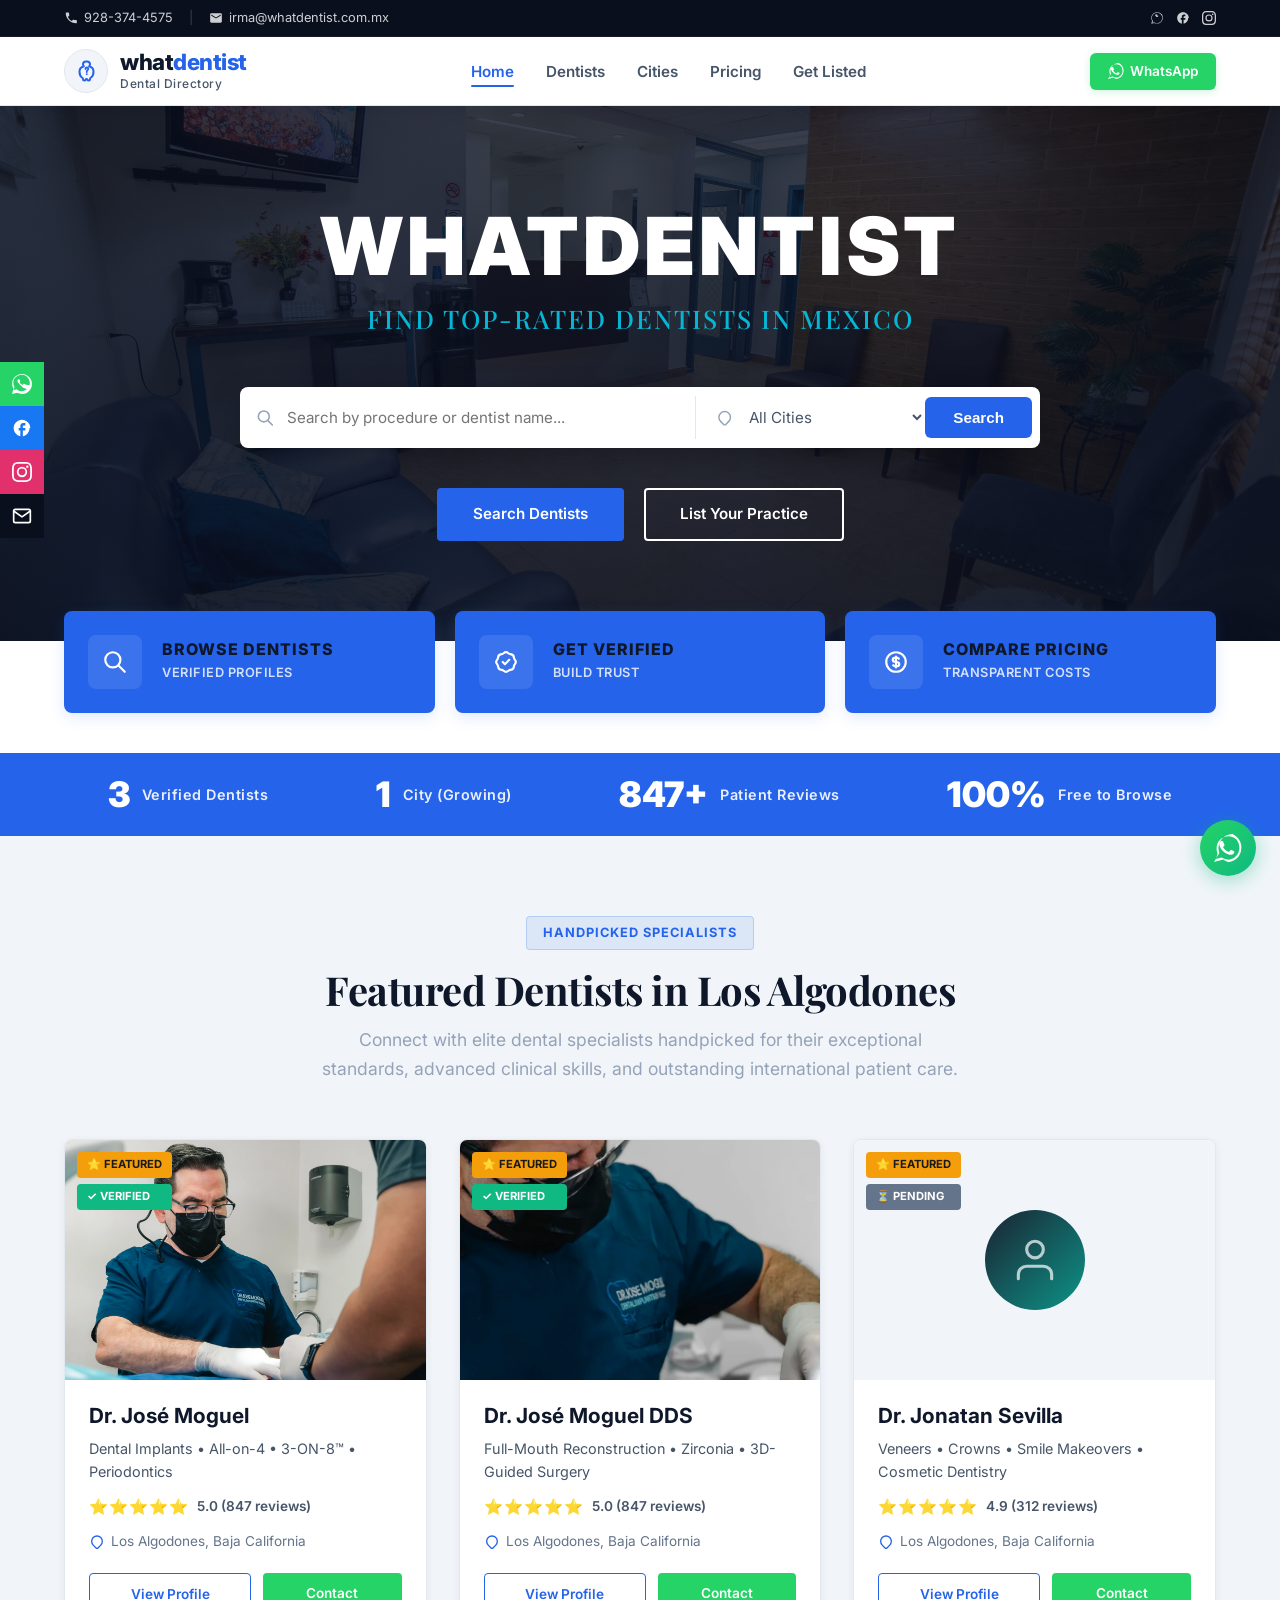
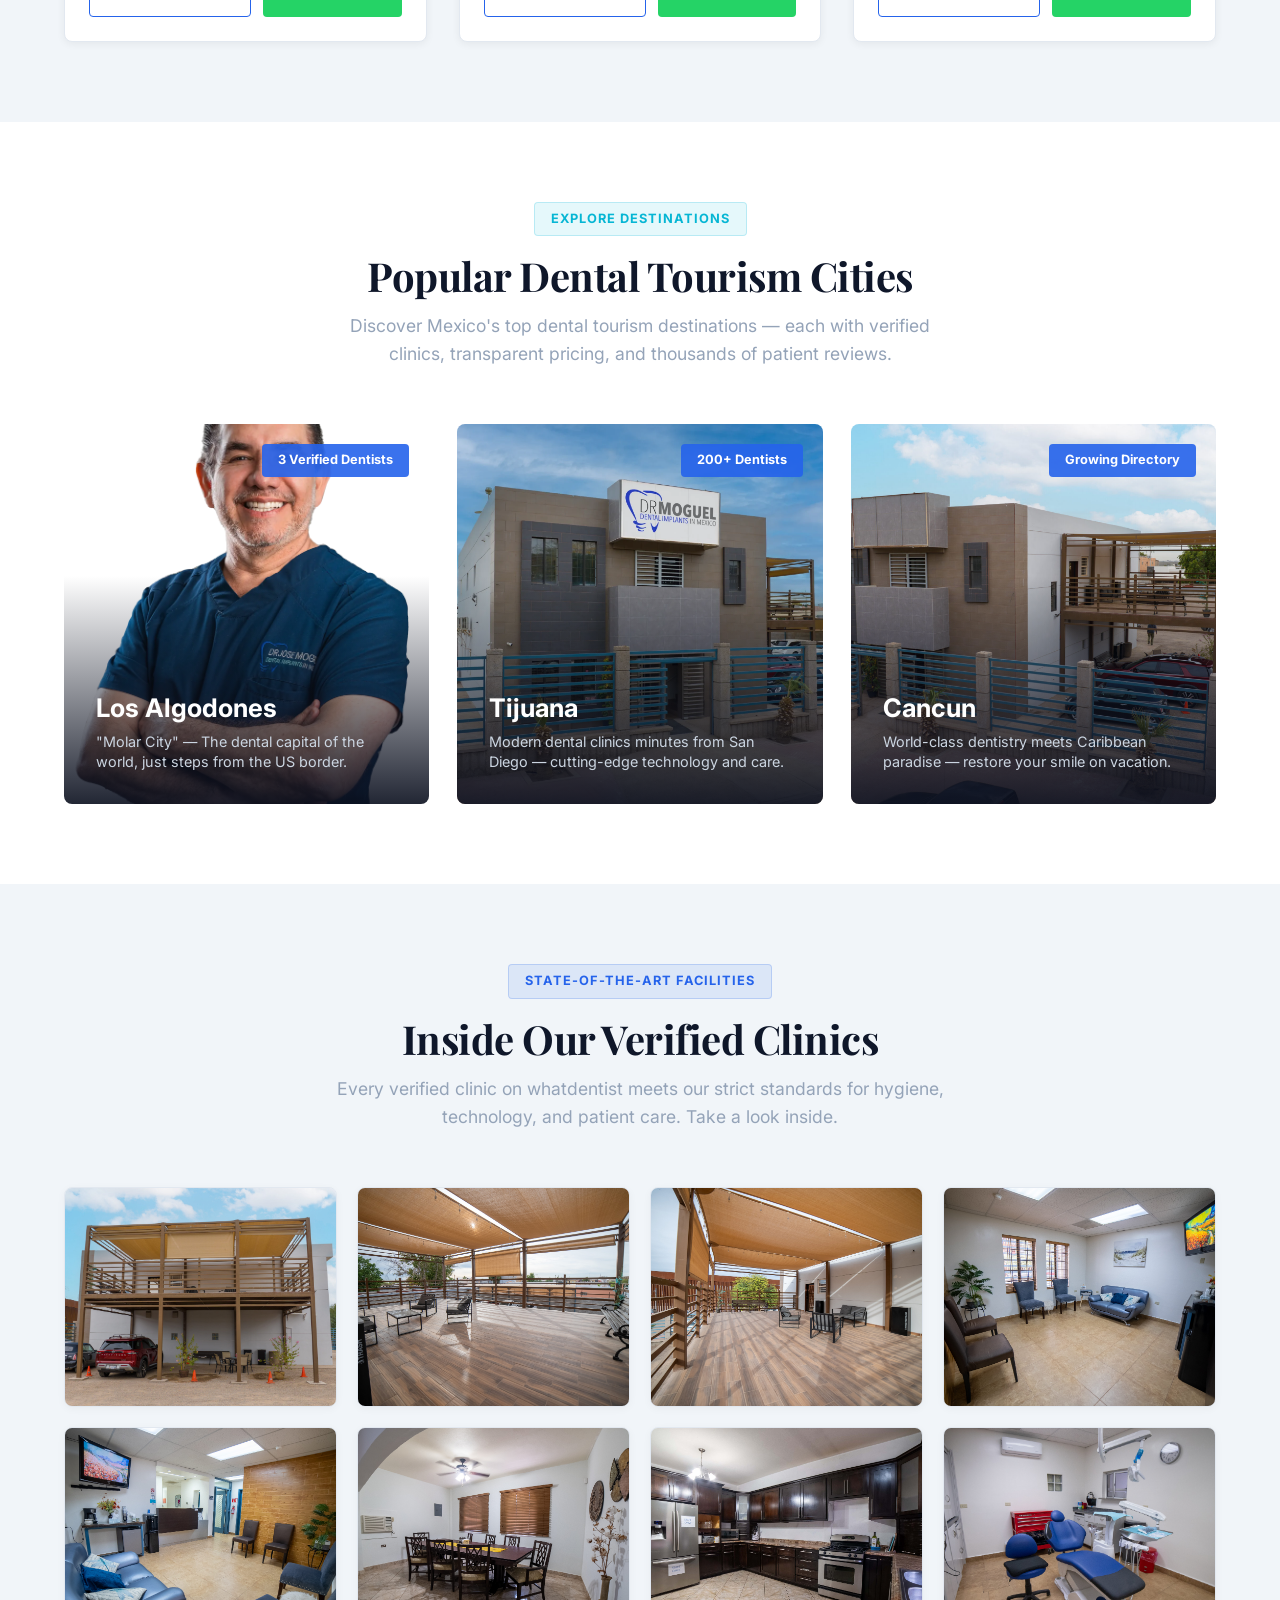
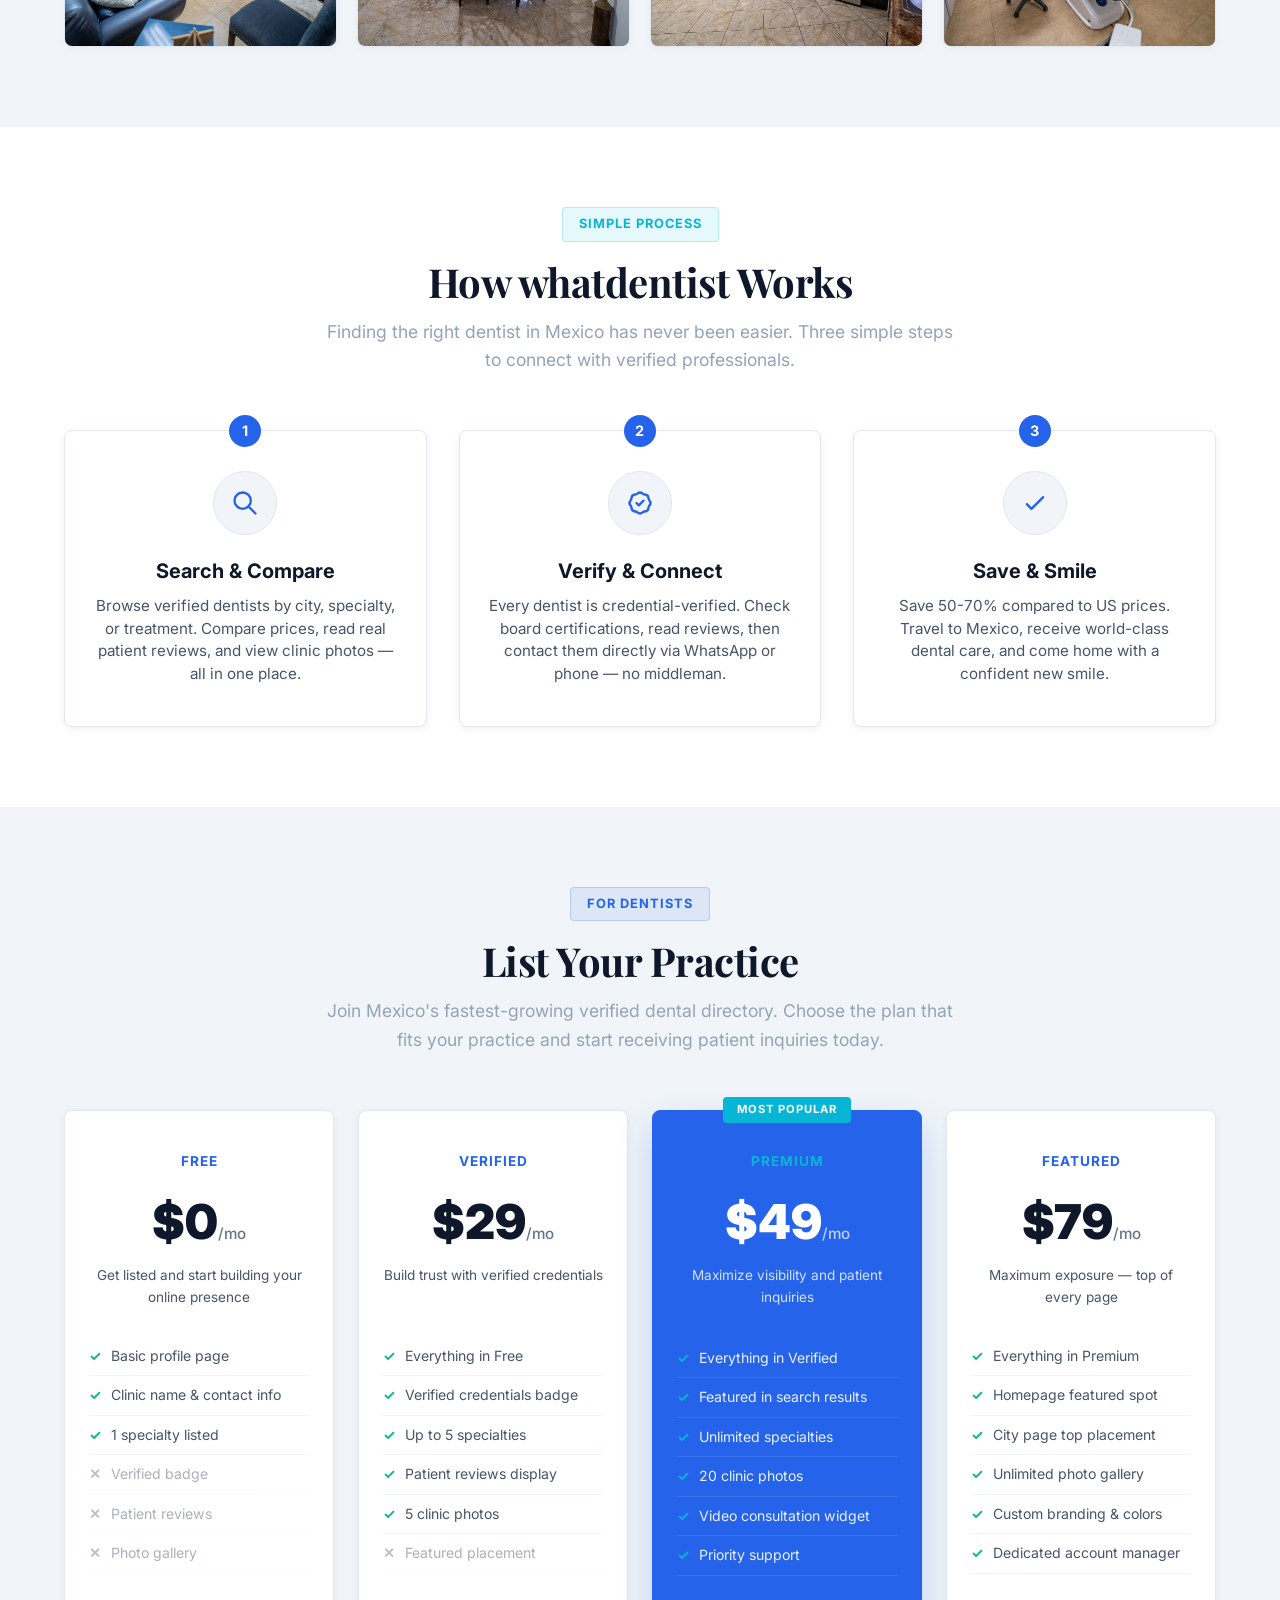
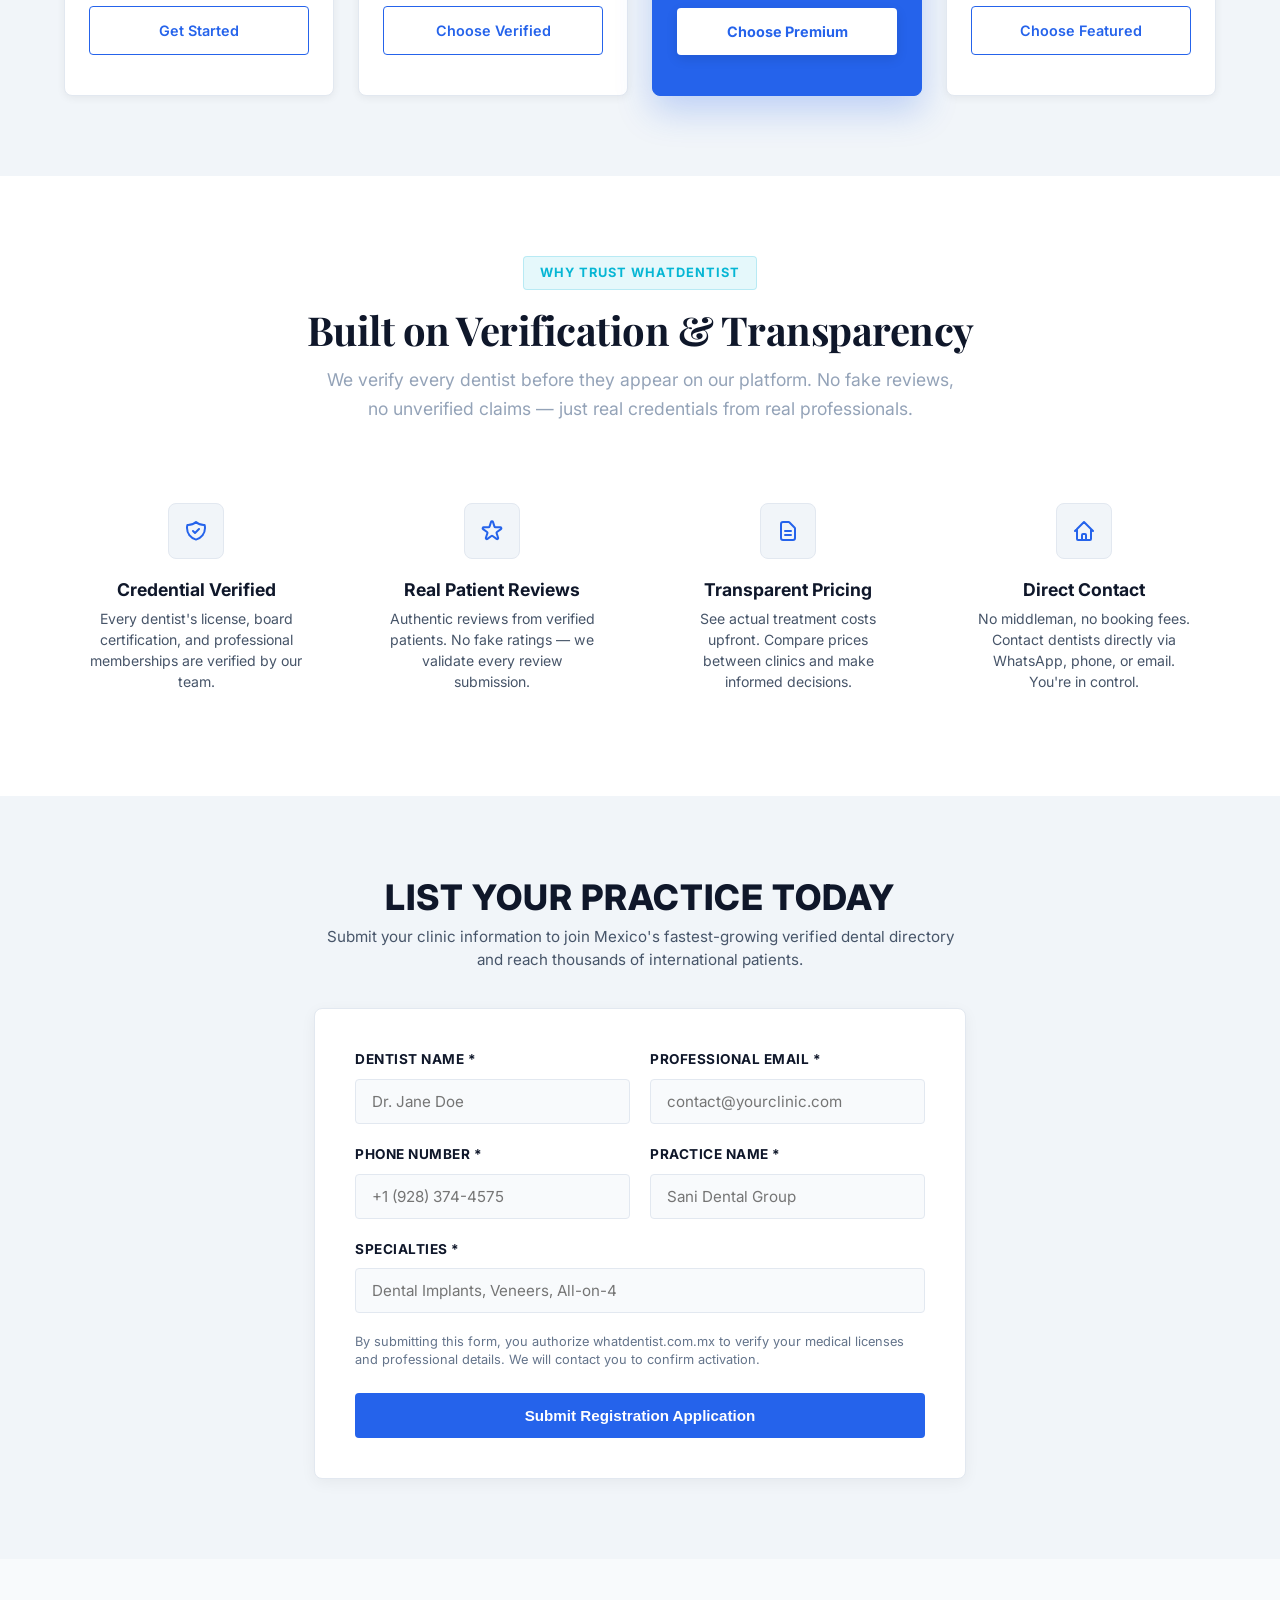
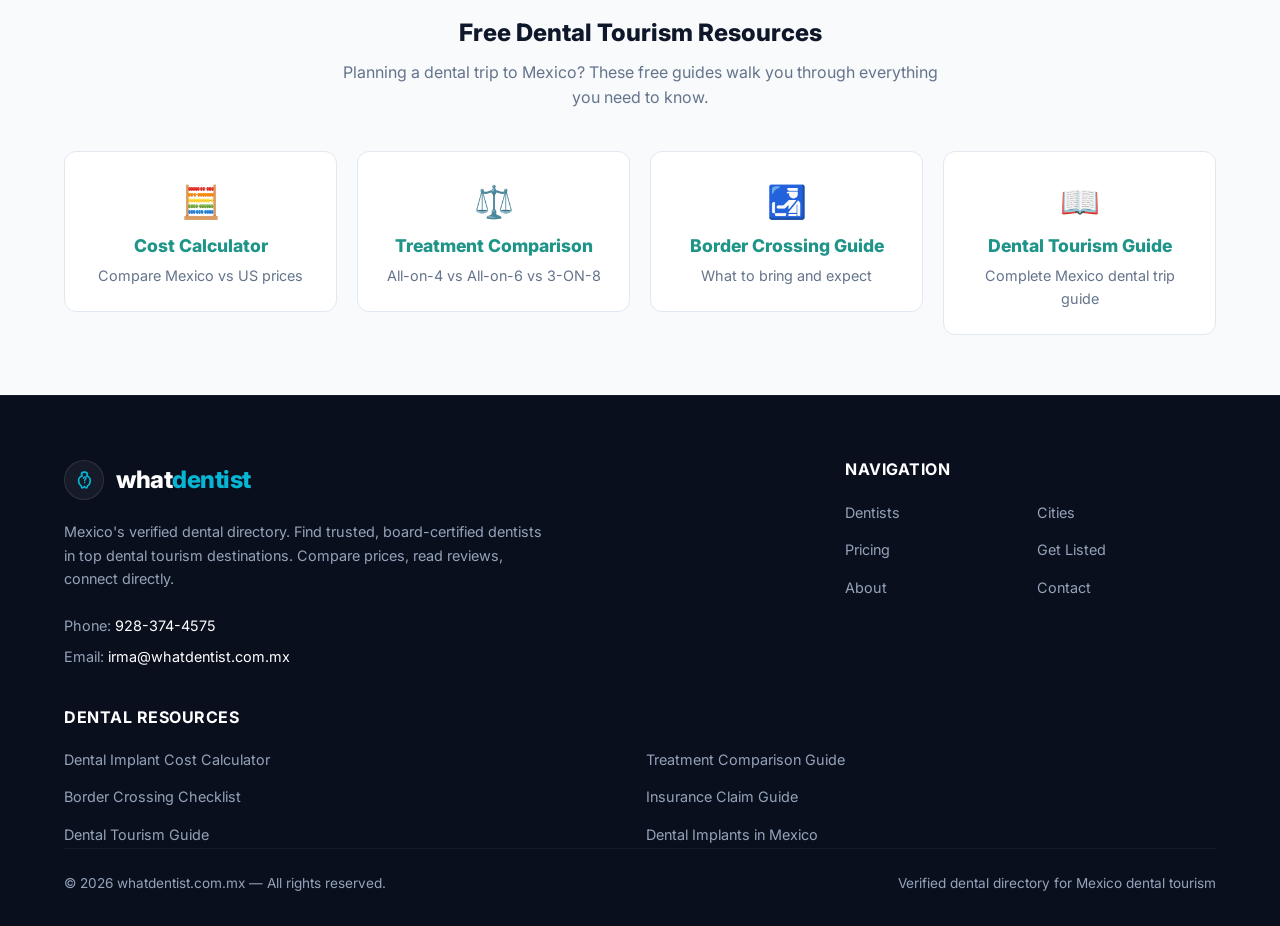
==== commit 915265fd: "Add backlinks to dentalimplantsinmexico.info: footer resources section on all pages, contextual reso" ====
--- a/index.html
+++ b/index.html
@@ -1,6 +1,14 @@
 <!DOCTYPE html>
 <html lang="en">
 <head>
+<!-- Google Analytics (GA4) -->
+  <script async src="https://www.googletagmanager.com/gtag/js?id=G-CHQVD8TGW8"></script>
+  <script>
+    window.dataLayer = window.dataLayer || [];
+    function gtag(){dataLayer.push(arguments);}
+    gtag("js", new Date());
+    gtag("config", "G-CHQVD8TGW8");
+  </script>
   <meta charset="UTF-8">
   <meta name="viewport" content="width=device-width, initial-scale=1.0">
   <title>whatdentist — Find Top-Rated Dentists in Mexico | Verified Dental Directory</title>
@@ -264,7 +272,7 @@
             Los Algodones, Baja California
           </p>
           <div class="card-actions">
-            <a href="/dentist/dr-jose-moguel" class="btn btn-view-profile">View Profile</a>
+            <a href="https://dentalimplantsinmexico.info" class="btn btn-view-profile">View Profile</a>
             <a href="https://wa.me/19283744575" class="btn btn-whatsapp-card" target="_blank">Contact</a>
           </div>
         </div>
@@ -293,7 +301,7 @@
             Los Algodones, Baja California
           </p>
           <div class="card-actions">
-            <a href="/dentist/dr-jose-moguel" class="btn btn-view-profile">View Profile</a>
+            <a href="https://dentalimplantsinmexico.info" class="btn btn-view-profile">View Profile</a>
             <a href="https://wa.me/19283744575" class="btn btn-whatsapp-card" target="_blank">Contact</a>
           </div>
         </div>
@@ -620,6 +628,45 @@
 </section>
 
 <!-- FOOTER -->
+
+<!-- Dental Tourism Resources -->
+<section style="padding: 60px 0; background: #f8fafc;">
+  <div class="container">
+    <h2 style="text-align: center; margin-bottom: 12px;">Free Dental Tourism Resources</h2>
+    <p style="text-align: center; margin-bottom: 40px; color: #64748b; max-width: 600px; margin-left: auto; margin-right: auto;">Planning a dental trip to Mexico? These free guides walk you through everything you need to know.</p>
+    <div style="display: grid; grid-template-columns: repeat(auto-fit, minmax(220px, 1fr)); gap: 20px;">
+      <a href="https://dentalimplantsinmexico.info/cost-calculator" rel="noopener" style="text-decoration: none;">
+        <div style="padding: 24px; background: white; border-radius: 12px; border: 1px solid #e2e8f0; text-align: center;">
+          <div style="font-size: 2rem; margin-bottom: 8px;">🧮</div>
+          <h3 style="font-size: 1.1rem; color: #1F9589; margin: 0 0 8px 0;">Cost Calculator</h3>
+          <p style="font-size: 0.9rem; color: #64748b; margin: 0;">Compare Mexico vs US prices</p>
+        </div>
+      </a>
+      <a href="https://dentalimplantsinmexico.info/treatment-comparison" rel="noopener" style="text-decoration: none;">
+        <div style="padding: 24px; background: white; border-radius: 12px; border: 1px solid #e2e8f0; text-align: center;">
+          <div style="font-size: 2rem; margin-bottom: 8px;">⚖️</div>
+          <h3 style="font-size: 1.1rem; color: #1F9589; margin: 0 0 8px 0;">Treatment Comparison</h3>
+          <p style="font-size: 0.9rem; color: #64748b; margin: 0;">All-on-4 vs All-on-6 vs 3-ON-8</p>
+        </div>
+      </a>
+      <a href="https://dentalimplantsinmexico.info/border-crossing-checklist" rel="noopener" style="text-decoration: none;">
+        <div style="padding: 24px; background: white; border-radius: 12px; border: 1px solid #e2e8f0; text-align: center;">
+          <div style="font-size: 2rem; margin-bottom: 8px;">🛃</div>
+          <h3 style="font-size: 1.1rem; color: #1F9589; margin: 0 0 8px 0;">Border Crossing Guide</h3>
+          <p style="font-size: 0.9rem; color: #64748b; margin: 0;">What to bring and expect</p>
+        </div>
+      </a>
+      <a href="https://dentalimplantsinmexico.info/dental-tourism" rel="noopener" style="text-decoration: none;">
+        <div style="padding: 24px; background: white; border-radius: 12px; border: 1px solid #e2e8f0; text-align: center;">
+          <div style="font-size: 2rem; margin-bottom: 8px;">📖</div>
+          <h3 style="font-size: 1.1rem; color: #1F9589; margin: 0 0 8px 0;">Dental Tourism Guide</h3>
+          <p style="font-size: 0.9rem; color: #64748b; margin: 0;">Complete Mexico dental trip guide</p>
+        </div>
+      </a>
+    </div>
+  </div>
+</section>
+
 <footer class="footer-realtor">
   <div class="container footer-inner-realtor">
     <div class="footer-grid-realtor">
@@ -653,6 +700,18 @@
         </ul>
       </div>
     </div>
+    
+          <div class="footer-nav-realtor">
+        <h4>Dental Resources</h4>
+        <ul>
+          <li><a href="https://dentalimplantsinmexico.info/cost-calculator" rel="noopener">Dental Implant Cost Calculator</a></li>
+          <li><a href="https://dentalimplantsinmexico.info/treatment-comparison" rel="noopener">Treatment Comparison Guide</a></li>
+          <li><a href="https://dentalimplantsinmexico.info/border-crossing-checklist" rel="noopener">Border Crossing Checklist</a></li>
+          <li><a href="https://dentalimplantsinmexico.info/insurance-claim-guide" rel="noopener">Insurance Claim Guide</a></li>
+          <li><a href="https://dentalimplantsinmexico.info/dental-tourism" rel="noopener">Dental Tourism Guide</a></li>
+          <li><a href="https://dentalimplantsinmexico.info" rel="noopener">Dental Implants in Mexico</a></li>
+        </ul>
+      </div>
     
     <div class="footer-bottom-realtor">
       <p>&copy; 2026 whatdentist.com.mx — All rights reserved.</p>
